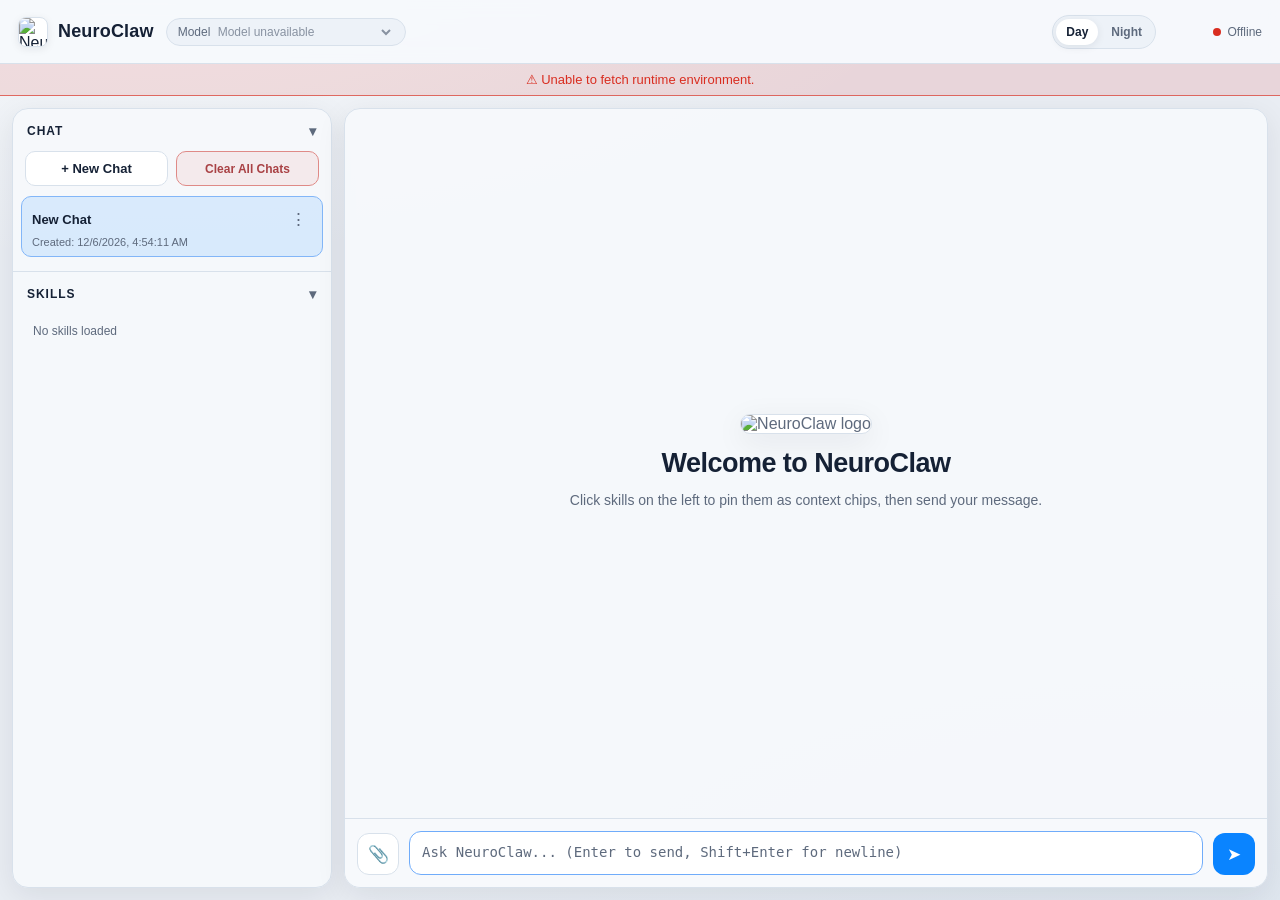
==== core/web/static/index.html @ 4e3e7b35 "add CLI batch benchmark runs, benchmark metrics/scoring tools" ====
<!DOCTYPE html>
<html lang="en" data-theme="light">
<head>
  <meta charset="UTF-8">
  <meta name="viewport" content="width=device-width, initial-scale=1.0">
  <title>NeuroClaw</title>
  <script src="https://cdn.jsdelivr.net/npm/marked@9/marked.min.js"></script>
  <link rel="stylesheet" href="https://cdnjs.cloudflare.com/ajax/libs/highlight.js/11.9.0/styles/github.min.css">
  <script src="https://cdnjs.cloudflare.com/ajax/libs/highlight.js/11.9.0/highlight.min.js"></script>
  <style>
    *, *::before, *::after { box-sizing: border-box; margin: 0; padding: 0; }

    :root {
      --radius-lg: 16px;
      --radius-md: 12px;
      --header-h: 64px;
      --sidebar-w: 320px;
      --shadow-soft: 0 8px 30px rgba(15, 23, 42, 0.08);
      --shadow-card: 0 2px 8px rgba(15, 23, 42, 0.08);
      --ease: 180ms cubic-bezier(0.2, 0.8, 0.2, 1);
    }

    html[data-theme="light"] {
      --bg: #e9edf3;
      --bg-grad-a: #f8fafc;
      --bg-grad-b: #dde5ee;
      --surface: #f7f9fc;
      --surface-elev: #ffffff;
      --surface-soft: #edf2f8;
      --border: #d8e1eb;
      --accent: #0a84ff;
      --text: #152135;
      --text-muted: #5e6a7d;
      --danger: #d92d20;
      --ok: #23a55a;
      --user-bg: #0a84ff;
      --user-text: #ffffff;
    }

    html[data-theme="dark"] {
      --bg: #0e141c;
      --bg-grad-a: #161d27;
      --bg-grad-b: #0d1218;
      --surface: #171f2a;
      --surface-elev: #1d2734;
      --surface-soft: #243243;
      --border: #2b3a4b;
      --accent: #58a6ff;
      --text: #d7e0ea;
      --text-muted: #8da0b4;
      --danger: #f85149;
      --ok: #3fb950;
      --user-bg: #2f81f7;
      --user-text: #ffffff;
      --shadow-soft: 0 10px 34px rgba(0, 0, 0, 0.45);
      --shadow-card: 0 2px 10px rgba(0, 0, 0, 0.35);
    }

    html, body {
      height: 100%;
      font-family: "SF Pro Text", "SF Pro Display", "Helvetica Neue", "Segoe UI", sans-serif;
      background:
        radial-gradient(1200px 500px at 10% -10%, var(--bg-grad-a), transparent 70%),
        radial-gradient(1200px 500px at 95% 105%, var(--bg-grad-b), transparent 72%),
        var(--bg);
      color: var(--text);
      overflow: hidden;
    }

    #app { height: 100vh; display: flex; flex-direction: column; }

    header {
      height: var(--header-h);
      display: flex;
      align-items: center;
      gap: 12px;
      padding: 0 18px;
      border-bottom: 1px solid var(--border);
      background: color-mix(in oklab, var(--surface), transparent 8%);
      backdrop-filter: saturate(140%) blur(10px);
      flex-shrink: 0;
      z-index: 10;
    }

    .brand { display: flex; align-items: center; gap: 10px; min-width: 0; }
    .brand-logo {
      width: 30px;
      height: 30px;
      border-radius: 8px;
      object-fit: cover;
      box-shadow: var(--shadow-card);
      background: var(--surface-elev);
      border: 1px solid var(--border);
    }
    .brand-name { font-size: 18px; font-weight: 650; letter-spacing: .01em; white-space: nowrap; }

    .model-badge {
      font-size: 12px;
      color: var(--text-muted);
      background: var(--surface-soft);
      border: 1px solid var(--border);
      border-radius: 999px;
      padding: 5px 11px;
    }
    .model-select {
      border: none;
      background: transparent;
      color: inherit;
      font: inherit;
      outline: none;
      min-width: 180px;
      cursor: pointer;
    }

    .spacer { flex: 1; }

    .theme-switch {
      display: inline-flex;
      border-radius: 999px;
      background: var(--surface-soft);
      border: 1px solid var(--border);
      padding: 3px;
      gap: 3px;
    }
    .theme-btn {
      border: none;
      background: transparent;
      color: var(--text-muted);
      padding: 6px 10px;
      border-radius: 999px;
      font-size: 12px;
      font-weight: 600;
      cursor: pointer;
      transition: all var(--ease);
    }
    .theme-btn.active { background: var(--surface-elev); color: var(--text); box-shadow: var(--shadow-card); }

    .status { display: flex; align-items: center; gap: 7px; color: var(--text-muted); font-size: 12px; min-width: 94px; justify-content: flex-end; }
    .status-dot { width: 8px; height: 8px; border-radius: 50%; background: var(--text-muted); }
    .status-dot.connected { background: var(--ok); }
    .status-dot.error { background: var(--danger); }

    #error-banner {
      display: none;
      background: color-mix(in oklab, var(--danger), transparent 88%);
      border-bottom: 1px solid color-mix(in oklab, var(--danger), transparent 35%);
      color: var(--danger);
      font-size: 13px;
      padding: 8px 16px;
      text-align: center;
      flex-shrink: 0;
    }

    .main { flex: 1; min-height: 0; display: flex; gap: 12px; padding: 12px; }

    .sidebar {
      width: var(--sidebar-w);
      background: color-mix(in oklab, var(--surface), transparent 7%);
      border: 1px solid var(--border);
      border-radius: var(--radius-lg);
      box-shadow: var(--shadow-soft);
      display: flex;
      flex-direction: column;
      min-height: 0;
      overflow: hidden;
    }

    .nav-section { border-bottom: 1px solid var(--border); min-height: 48px; display: flex; flex-direction: column; min-height: 0; }
    #chat-section { flex: 0 0 auto; }
    #skills-section { flex: 1 1 auto; }
    .nav-section:last-child { border-bottom: none; }

    .nav-toggle {
      width: 100%;
      border: none;
      background: transparent;
      color: var(--text);
      display: flex;
      align-items: center;
      justify-content: space-between;
      padding: 14px 14px 12px;
      cursor: pointer;
      font-size: 12px;
      font-weight: 700;
      letter-spacing: .08em;
      text-transform: uppercase;
    }
    .nav-toggle:hover { background: var(--surface-soft); }
    .nav-toggle .caret { color: var(--text-muted); transition: transform var(--ease); font-size: 14px; }
    .nav-section.collapsed .caret { transform: rotate(-90deg); }

    .section-body { max-height: 50vh; overflow: hidden; transition: max-height var(--ease); }
    #skills-section .section-body { max-height: none; flex: 1; min-height: 0; display: flex; flex-direction: column; }
    .nav-section.collapsed .section-body { max-height: 0; }
    #skills-section.collapsed .section-body { max-height: 0; flex: 0 0 auto; }

    .chat-actions {
      padding: 0 12px 10px;
      display: flex;
      flex-direction: row;
      gap: 8px;
    }
    .new-chat-btn {
      width: auto;
      flex: 1 1 0;
      border: 1px solid var(--border);
      background: var(--surface-elev);
      color: var(--text);
      border-radius: 10px;
      padding: 9px 10px;
      font-size: 13px;
      font-weight: 600;
      cursor: pointer;
      transition: all var(--ease);
    }
    .new-chat-btn:hover { border-color: color-mix(in oklab, var(--accent), var(--border) 65%); transform: translateY(-1px); }
    .clear-chat-btn {
      width: auto;
      flex: 1 1 0;
      border: 1px solid color-mix(in oklab, #d64545, var(--border) 40%);
      background: color-mix(in oklab, #d64545, transparent 92%);
      color: color-mix(in oklab, #d64545, var(--text) 22%);
      border-radius: 10px;
      padding: 9px 10px;
      font-size: 12px;
      font-weight: 600;
      cursor: pointer;
      transition: all var(--ease);
    }
    .clear-chat-btn:hover { border-color: color-mix(in oklab, #d64545, var(--border) 20%); transform: translateY(-1px); }

    .chat-list, .skill-list {
      list-style: none;
      margin: 0;
      padding: 0 8px 10px;
      max-height: calc(50vh - 48px);
      overflow-y: auto;
    }
    .skill-list { flex: 1; max-height: none; min-height: 0; }

    .chat-item, .skill-item {
      width: 100%;
      border: 1px solid transparent;
      background: transparent;
      border-radius: 10px;
      margin-bottom: 4px;
      padding: 8px 10px;
      cursor: pointer;
      text-align: left;
      transition: all var(--ease);
      color: var(--text);
    }
    .chat-item:hover, .skill-item:hover { background: var(--surface-soft); border-color: var(--border); }
    .chat-item.active { background: color-mix(in oklab, var(--accent), transparent 88%); border-color: color-mix(in oklab, var(--accent), var(--border) 50%); }
    .skill-item.active { background: color-mix(in oklab, var(--accent), transparent 90%); border-color: color-mix(in oklab, var(--accent), var(--border) 58%); }

    .chat-row { display: flex; align-items: center; gap: 8px; }
    .chat-title { flex: 1; min-width: 0; font-size: 13px; font-weight: 600; white-space: nowrap; overflow: hidden; text-overflow: ellipsis; }
    .chat-meta { margin-top: 3px; font-size: 11px; color: var(--text-muted); white-space: nowrap; overflow: hidden; text-overflow: ellipsis; }

    .rename-btn {
      border: none;
      background: transparent;
      color: var(--text-muted);
      font-size: 13px;
      cursor: pointer;
      width: 24px;
      height: 24px;
      border-radius: 8px;
      flex-shrink: 0;
      transition: all var(--ease);
    }
    .rename-btn:hover { background: var(--surface-elev); color: var(--text); }

    .chat-menu-wrap {
      position: relative;
      flex-shrink: 0;
    }

    .chat-menu-btn {
      border: none;
      background: transparent;
      color: var(--text-muted);
      font-size: 17px;
      cursor: pointer;
      width: 28px;
      height: 28px;
      border-radius: 999px;
      transition: all var(--ease);
    }
    .chat-menu-btn:hover { background: var(--surface-elev); color: var(--text); }

    .chat-menu {
      position: fixed;
      z-index: 9999;
      min-width: 128px;
      border-radius: 10px;
      border: 1px solid var(--border);
      background: var(--surface-elev);
      box-shadow: var(--shadow-card);
      padding: 4px;
      display: none;
    }

    .chat-menu.open { display: block; }

    .chat-menu-item {
      width: 100%;
      border: none;
      border-radius: 8px;
      padding: 7px 9px;
      text-align: left;
      font-size: 12px;
      color: var(--text);
      background: transparent;
      cursor: pointer;
    }
    .chat-menu-item:hover { background: var(--surface-soft); }

    .skill-row {
      display: flex;
      align-items: center;
      justify-content: space-between;
      gap: 8px;
      width: 100%;
    }
    .skill-name {
      flex: 1;
      min-width: 0;
      font-size: 13px;
      font-weight: 600;
      white-space: nowrap;
      overflow: hidden;
      text-overflow: ellipsis;
    }
    .skill-info-btn {
      border: none;
      background: var(--surface-elev);
      border: 1px solid var(--border);
      color: var(--text-muted);
      width: 22px;
      height: 22px;
      border-radius: 999px;
      font-size: 12px;
      font-weight: 700;
      line-height: 1;
      cursor: pointer;
      flex-shrink: 0;
      transition: all var(--ease);
    }
    .skill-info-btn:hover {
      color: var(--text);
      border-color: color-mix(in oklab, var(--accent), var(--border) 55%);
    }

    .skill-info-overlay {
      position: fixed;
      inset: 0;
      background: rgba(6, 12, 20, 0.32);
      display: none;
      align-items: center;
      justify-content: center;
      z-index: 10000;
      padding: 16px;
    }
    .skill-info-overlay.open { display: flex; }

    .skill-info-card {
      width: min(420px, 92vw);
      border: 1px solid var(--border);
      border-radius: 14px;
      background: var(--surface-elev);
      box-shadow: var(--shadow-soft);
      overflow: hidden;
    }
    .skill-info-head {
      display: flex;
      align-items: center;
      justify-content: space-between;
      gap: 8px;
      padding: 12px 14px;
      border-bottom: 1px solid var(--border);
      background: color-mix(in oklab, var(--surface-soft), var(--surface-elev) 38%);
    }
    .skill-info-title {
      font-size: 15px;
      font-weight: 700;
      min-width: 0;
      white-space: nowrap;
      overflow: hidden;
      text-overflow: ellipsis;
    }
    .skill-info-close {
      border: none;
      background: transparent;
      color: var(--text-muted);
      width: 28px;
      height: 28px;
      border-radius: 8px;
      cursor: pointer;
      font-size: 18px;
      line-height: 1;
    }
    .skill-info-close:hover { background: var(--surface-soft); color: var(--text); }
    .skill-info-body {
      padding: 14px;
      font-size: 13px;
      line-height: 1.7;
      color: var(--text);
    }
    .skill-info-caption {
      margin-top: 8px;
      color: var(--text-muted);
      font-size: 12px;
    }

    .avatar-picker-grid {
      display: grid;
      grid-template-columns: repeat(4, minmax(0, 1fr));
      gap: 10px;
      padding: 14px;
    }
    .avatar-option {
      border: 1px solid var(--border);
      border-radius: 12px;
      padding: 8px 6px;
      background: var(--surface-elev);
      cursor: pointer;
      text-align: center;
      transition: all var(--ease);
    }
    .avatar-option:hover { border-color: color-mix(in oklab, var(--accent), var(--border) 60%); }
    .avatar-option.active {
      border-color: var(--accent);
      background: color-mix(in oklab, var(--accent), transparent 92%);
    }
    .avatar-option img {
      width: 38px;
      height: 38px;
      border-radius: 999px;
      object-fit: cover;
      display: block;
      margin: 0 auto 6px;
      border: 1px solid var(--border);
      background: var(--surface);
    }
    .avatar-option-name {
      font-size: 11px;
      color: var(--text-muted);
      white-space: nowrap;
      overflow: hidden;
      text-overflow: ellipsis;
    }

    .chat-panel {
      flex: 1;
      min-width: 0;
      display: flex;
      flex-direction: column;
      border: 1px solid var(--border);
      border-radius: var(--radius-lg);
      background: color-mix(in oklab, var(--surface), transparent 7%);
      box-shadow: var(--shadow-soft);
      overflow: hidden;
    }

    #messages { flex: 1; min-height: 0; overflow-y: auto; padding: 22px; display: flex; flex-direction: column; gap: 14px; }

    #welcome { margin: auto; text-align: center; max-width: 520px; padding: 20px; color: var(--text-muted); }
    .welcome-logo {
      width: 82px;
      height: 82px;
      border-radius: 20px;
      margin-bottom: 14px;
      box-shadow: var(--shadow-soft);
      border: 1px solid var(--border);
      object-fit: cover;
      background: var(--surface-elev);
    }
    #welcome h2 { color: var(--text); font-size: 27px; letter-spacing: -0.02em; margin-bottom: 10px; }
    #welcome p { line-height: 1.7; font-size: 14px; }

    .msg { display: flex; gap: 10px; align-items: flex-end; animation: riseIn 220ms ease-out; }
    .msg.user { flex-direction: row-reverse; }
    @keyframes riseIn { from { opacity: 0; transform: translateY(6px); } to { opacity: 1; transform: translateY(0); } }

    .avatar-col {
      display: flex;
      flex-direction: column;
      align-items: center;
      gap: 4px;
      flex-shrink: 0;
      min-width: 34px;
    }

    .avatar {
      width: 30px;
      height: 30px;
      border-radius: 50%;
      display: flex;
      align-items: center;
      justify-content: center;
      font-size: 13px;
      font-weight: 700;
      border: 1px solid var(--border);
      background: var(--surface-elev);
      color: var(--text-muted);
      flex-shrink: 0;
      overflow: hidden;
    }
    .avatar img { width: 100%; height: 100%; object-fit: cover; display: block; }
    .msg.user .avatar { border-color: color-mix(in oklab, var(--accent), var(--border) 60%); color: var(--accent); }

    .msg-time {
      font-size: 10px;
      color: var(--text-muted);
      line-height: 1;
      white-space: nowrap;
      opacity: .9;
    }

    .avatar-btn {
      border: 1px solid color-mix(in oklab, var(--accent), var(--border) 60%);
      background: var(--surface-elev);
      cursor: pointer;
      transition: transform var(--ease), border-color var(--ease);
      padding: 0;
    }
    .avatar-btn:hover {
      transform: translateY(-1px);
      border-color: var(--accent);
    }

    .msg-main {
      max-width: min(760px, calc(100% - 84px));
      display: flex;
      flex-direction: column;
      min-width: 0;
    }
    .msg.user .msg-main { align-items: flex-end; }
    .msg.assistant .msg-main { align-items: flex-start; }

    .bubble {
      max-width: 100%;
      width: fit-content;
      border-radius: 14px;
      border: 1px solid var(--border);
      background: var(--surface-elev);
      padding: 11px 14px;
      font-size: 14px;
      line-height: 1.62;
      overflow-x: auto;
      word-break: break-word;
      position: relative;
    }
    .msg.user .bubble { background: var(--user-bg); color: var(--user-text); border-color: transparent; border-bottom-right-radius: 7px; }
    .msg.assistant .bubble { border-bottom-left-radius: 7px; }

    .msg-actions {
      position: static;
      display: inline-flex;
      gap: 6px;
      margin-top: 8px;
      flex-wrap: wrap;
      min-height: 30px;
      opacity: 0;
      visibility: hidden;
      pointer-events: none;
      transition: opacity var(--ease);
    }
    .msg.user .msg-actions { justify-content: flex-end; align-self: flex-end; }
    .msg.assistant .msg-actions { justify-content: flex-start; align-self: flex-start; }
    .msg:hover .msg-actions,
    .msg.editing .msg-actions {
      opacity: 1;
      visibility: visible;
      pointer-events: auto;
    }

    .msg-action-btn {
      border: 1px solid var(--border);
      background: var(--surface-elev);
      color: var(--text-muted);
      border-radius: 8px;
      width: 32px;
      height: 28px;
      padding: 0;
      display: inline-flex;
      align-items: center;
      justify-content: center;
      cursor: pointer;
      position: relative;
    }
    .msg-action-btn:hover { color: var(--text); border-color: color-mix(in oklab, var(--accent), var(--border) 55%); }
    .msg-action-btn svg {
      width: 16px;
      height: 16px;
      stroke: currentColor;
      fill: none;
      stroke-width: 1.9;
      stroke-linecap: round;
      stroke-linejoin: round;
      display: block;
    }
    .msg-action-btn::after {
      content: attr(data-tip);
      position: absolute;
      left: 50%;
      bottom: calc(100% + 6px);
      transform: translateX(-50%);
      font-size: 11px;
      line-height: 1;
      color: #fff;
      background: rgba(20, 24, 32, 0.95);
      border-radius: 6px;
      padding: 4px 6px;
      white-space: nowrap;
      opacity: 0;
      pointer-events: none;
      transition: opacity var(--ease);
    }
    .msg-action-btn:hover::after { opacity: 1; }

    .msg.user .msg-action-btn {
      background: color-mix(in oklab, #ffffff, transparent 12%);
      color: #1f3b62;
      border-color: color-mix(in oklab, #ffffff, transparent 35%);
    }

    .edit-textarea {
      width: 100%;
      min-height: 96px;
      border-radius: 10px;
      border: 1px solid var(--border);
      background: var(--surface-elev);
      color: var(--text);
      padding: 10px 12px 34px;
      font-size: 14px;
      line-height: 1.45;
      resize: vertical;
      outline: none;
    }

    .msg.user .edit-textarea {
      background: #ffffff;
      color: #18253a;
      border-color: color-mix(in oklab, #ffffff, transparent 40%);
    }

    .bubble p { margin: 6px 0; }
    .bubble p:first-child { margin-top: 0; }
    .bubble p:last-child { margin-bottom: 0; }
    .bubble ul, .bubble ol { padding-left: 20px; margin: 8px 0; }
    .bubble li { margin: 2px 0; }
    .bubble h1, .bubble h2, .bubble h3 { margin: 9px 0 4px; }
    .bubble pre {
      margin: 8px 0;
      border: 1px solid var(--border);
      border-radius: 10px;
      padding: 12px;
      position: relative;
      background: color-mix(in oklab, var(--surface-soft), var(--surface-elev) 30%);
    }
    .bubble code {
      font-family: "SFMono-Regular", Menlo, Monaco, Consolas, "Liberation Mono", monospace;
      font-size: 12.5px;
    }
    .bubble :not(pre) > code { border-radius: 6px; border: 1px solid var(--border); background: var(--surface-soft); padding: 1px 5px; }

    .copy-btn {
      position: absolute;
      top: 8px;
      right: 8px;
      border: 1px solid var(--border);
      background: var(--surface-elev);
      color: var(--text-muted);
      border-radius: 8px;
      font-size: 11px;
      padding: 4px 7px;
      cursor: pointer;
      opacity: 0;
      transition: all var(--ease);
    }
    pre:hover .copy-btn { opacity: 1; }

    .typing-indicator { display: flex; gap: 4px; }
    .typing-dot {
      width: 7px;
      height: 7px;
      border-radius: 50%;
      background: var(--text-muted);
      animation: dotPulse 1.2s infinite;
    }
    .typing-dot:nth-child(2) { animation-delay: .2s; }
    .typing-dot:nth-child(3) { animation-delay: .4s; }
    @keyframes dotPulse { 0%, 70%, 100% { transform: translateY(0); opacity: .5; } 35% { transform: translateY(-4px); opacity: 1; } }

    .exec-live {
      display: flex;
      flex-direction: column;
      gap: 2px;
    }
    .exec-live-title {
      font-size: 13px;
      color: var(--text);
      white-space: pre-wrap;
      word-break: break-word;
      line-height: 1.4;
    }
    .exec-live-time {
      font-size: 11px;
      color: var(--text-muted);
      font-variant-numeric: tabular-nums;
    }

    .input-area {
      border-top: 1px solid var(--border);
      background: var(--surface);
      padding: 12px;
      display: flex;
      flex-direction: column;
      gap: 8px;
      flex-shrink: 0;
    }

    .attach-list { display: flex; flex-wrap: wrap; gap: 6px; min-height: 0; }
    .attach-list:empty { display: none; }

    .attach-chip {
      display: inline-flex;
      align-items: center;
      gap: 7px;
      border: 1px solid var(--border);
      border-radius: 999px;
      padding: 5px 8px;
      background: var(--surface-elev);
      font-size: 12px;
      color: var(--text);
      max-width: 300px;
    }
    .skill-chip { background: color-mix(in oklab, var(--accent), transparent 90%); border-color: color-mix(in oklab, var(--accent), var(--border) 56%); }
    .attach-name { white-space: nowrap; overflow: hidden; text-overflow: ellipsis; }

    .attach-remove {
      border: none;
      background: transparent;
      color: var(--text-muted);
      cursor: pointer;
      border-radius: 6px;
      width: 20px;
      height: 20px;
      font-size: 14px;
      line-height: 1;
    }
    .attach-remove:hover { background: var(--surface-soft); color: var(--text); }

    .input-row { display: flex; align-items: flex-end; gap: 10px; }

    .upload-btn {
      width: 42px;
      height: 42px;
      border-radius: 12px;
      border: 1px solid var(--border);
      background: var(--surface-elev);
      color: var(--text-muted);
      cursor: pointer;
      font-size: 17px;
      flex-shrink: 0;
      transition: all var(--ease);
    }
    .upload-btn:hover { color: var(--text); border-color: color-mix(in oklab, var(--accent), var(--border) 60%); transform: translateY(-1px); }

    #msg-input {
      flex: 1;
      min-height: 44px;
      max-height: 180px;
      border-radius: 12px;
      border: 1px solid var(--border);
      background: var(--surface-elev);
      padding: 10px 12px;
      color: var(--text);
      font-size: 14px;
      line-height: 1.45;
      resize: none;
      outline: none;
      transition: border-color var(--ease);
    }
    #msg-input:focus { border-color: color-mix(in oklab, var(--accent), var(--border) 40%); }
    #msg-input::placeholder { color: var(--text-muted); }

    #send-btn {
      width: 42px;
      height: 42px;
      border: none;
      border-radius: 12px;
      cursor: pointer;
      background: var(--accent);
      color: #fff;
      font-size: 17px;
      transition: transform var(--ease), opacity var(--ease);
      flex-shrink: 0;
    }
    #send-btn:disabled { opacity: .45; cursor: not-allowed; }
    #send-btn:not(:disabled):hover { transform: translateY(-1px); }

    .empty-hint { font-size: 12px; color: var(--text-muted); padding: 10px 12px 14px; }

    @media (max-width: 1024px) {
      :root { --sidebar-w: 280px; }
      .main { gap: 10px; padding: 10px; }
    }

    @media (max-width: 780px) {
      .main { flex-direction: column; }
      .sidebar { width: 100%; max-height: 42vh; }
      .chat-panel { min-height: 50vh; }
    }

    ::-webkit-scrollbar { width: 7px; height: 7px; }
    ::-webkit-scrollbar-thumb { background: color-mix(in oklab, var(--text-muted), transparent 35%); border-radius: 999px; }
  </style>
</head>
<body>
<div id="app">
  <header>
    <div class="brand">
      <img class="brand-logo" src="/materials/logo.png" alt="NeuroClaw logo">
      <div class="brand-name">NeuroClaw</div>
    </div>
    <div class="model-badge">
      <span id="model-label">Model</span>
      <select id="model-select" class="model-select" aria-label="Select model">
        <option value="">Loading model...</option>
      </select>
    </div>
    <div class="spacer"></div>
    <div class="theme-switch" role="tablist" aria-label="Theme switcher">
      <button class="theme-btn" data-theme="light" type="button">Day</button>
      <button class="theme-btn" data-theme="dark" type="button">Night</button>
    </div>
    <div class="status">
      <div class="status-dot" id="status-dot"></div>
      <span id="status-text">Ready</span>
    </div>
  </header>

  <div id="error-banner"></div>

  <div class="main">
    <aside class="sidebar">
      <section class="nav-section" id="chat-section">
        <button class="nav-toggle" data-target="chat" type="button">
          <span>Chat</span><span class="caret">▾</span>
        </button>
        <div class="section-body">
          <div class="chat-actions">
            <button class="new-chat-btn" id="new-chat-btn" type="button">+ New Chat</button>
            <button class="clear-chat-btn" id="clear-chat-btn" type="button">Clear All Chats</button>
          </div>
          <ul class="chat-list" id="chat-list"></ul>
          <div class="empty-hint" id="chat-empty-hint" style="display:none;">No sessions yet, creating one automatically...</div>
        </div>
      </section>

      <section class="nav-section" id="skills-section">
        <button class="nav-toggle" data-target="skills" type="button">
          <span>Skills</span><span class="caret">▾</span>
        </button>
        <div class="section-body">
          <ul class="skill-list" id="skill-list"><li class="empty-hint">Loading skills...</li></ul>
        </div>
      </section>
    </aside>

    <div class="chat-panel">
      <div id="messages">
        <div id="welcome">
          <img class="welcome-logo" src="/materials/logo.png" alt="NeuroClaw logo">
          <h2>Welcome to NeuroClaw</h2>
          <p>Click skills on the left to pin them as context chips, then send your message.</p>
        </div>
      </div>

      <div class="input-area">
        <div class="attach-list" id="attach-list"></div>
        <div class="input-row">
          <input id="file-input" type="file" accept=".txt,.md,.markdown,.json,.yaml,.yml,.csv,.tsv,.py,.js,.ts,.tsx,.jsx,.sh,.bash,.zsh,.sql,.html,.css,.xml,.log,.rst,.ini,.toml,.cfg,.pdf,.docx,.xlsx,.pptx" multiple hidden>
          <button id="upload-btn" class="upload-btn" title="Upload supported files" type="button">📎</button>
          <textarea id="msg-input" rows="1" placeholder="Ask NeuroClaw... (Enter to send, Shift+Enter for newline)"></textarea>
          <button id="send-btn" title="Send" type="button">➤</button>
        </div>
      </div>
    </div>
  </div>
</div>

<div class="skill-info-overlay" id="skill-info-overlay" aria-hidden="true">
  <div class="skill-info-card" role="dialog" aria-modal="true" aria-labelledby="skill-info-title">
    <div class="skill-info-head">
      <div class="skill-info-title" id="skill-info-title">Skill</div>
      <button class="skill-info-close" id="skill-info-close" type="button" aria-label="Close">×</button>
    </div>
    <div class="skill-info-body" id="skill-info-body"></div>
  </div>
</div>

<div class="skill-info-overlay" id="avatar-picker-overlay" aria-hidden="true">
  <div class="skill-info-card" role="dialog" aria-modal="true" aria-labelledby="avatar-picker-title">
    <div class="skill-info-head">
      <div class="skill-info-title" id="avatar-picker-title">选择用户头像 / Choose User Avatar</div>
      <button class="skill-info-close" id="avatar-picker-close" type="button" aria-label="Close">×</button>
    </div>
    <div class="avatar-picker-grid" id="avatar-picker-grid"></div>
  </div>
</div>

<script>
  function escapeHtml(str) {
    return String(str).replace(/&/g, '&amp;').replace(/</g, '&lt;').replace(/>/g, '&gt;');
  }

  function fallbackMarkdown(text) {
    let html = escapeHtml(String(text || ''));
    html = html.replace(/```([\w]*)\n([\s\S]*?)```/g, (_m, lang, code) => `<pre><code class="hljs ${escapeHtml(lang)}">${escapeHtml(code.trim())}</code></pre>`);
    html = html.replace(/`([^`]+)`/g, '<code>$1</code>');
    html = html.replace(/^### (.*?)$/gm, '<h3>$1</h3>');
    html = html.replace(/^## (.*?)$/gm, '<h2>$1</h2>');
    html = html.replace(/^# (.*?)$/gm, '<h1>$1</h1>');
    html = html.replace(/\*\*(.*?)\*\*/g, '<strong>$1</strong>');
    html = html.replace(/\*(.*?)\*/g, '<em>$1</em>');
    html = html.replace(/\[(.*?)\]\((.*?)\)/g, '<a href="$2" target="_blank" rel="noopener noreferrer">$1</a>');
    return html.replace(/\n/g, '<br>');
  }

  if (typeof window.marked !== 'undefined' && window.marked.setOptions) {
    try {
      window.marked.setOptions({
        breaks: true,
        gfm: true,
        highlight: function(code, lang) {
          if (typeof window.hljs !== 'undefined' && window.hljs.highlight) {
            try {
              if (lang && window.hljs.getLanguage && window.hljs.getLanguage(lang)) {
                return window.hljs.highlight(code, { language: lang, ignoreIllegals: true }).value;
              }
              return window.hljs.highlightAuto(code).value;
            } catch (_e) {
              return escapeHtml(code);
            }
          }
          return escapeHtml(code);
        },
      });
    } catch (_e) {}
  }

  if (typeof window.marked === 'undefined') {
    window.marked = { parse: fallbackMarkdown, setOptions: function() {} };
  }
  if (typeof window.hljs === 'undefined') {
    window.hljs = {
      getLanguage: function() { return false; },
      highlight: function(code) { return { value: escapeHtml(code) }; },
      highlightAuto: function(code) { return { value: escapeHtml(code) }; },
      highlightAll: function() {},
    };
  }

  const messagesEl = document.getElementById('messages');
  const welcomeEl = document.getElementById('welcome');
  const inputEl = document.getElementById('msg-input');
  const sendBtn = document.getElementById('send-btn');
  const statusDot = document.getElementById('status-dot');
  const statusText = document.getElementById('status-text');
  const modelLabel = document.getElementById('model-label');
  const modelSelect = document.getElementById('model-select');
  const errorBanner = document.getElementById('error-banner');
  const chatListEl = document.getElementById('chat-list');
  const skillListEl = document.getElementById('skill-list');
  const chatEmptyHintEl = document.getElementById('chat-empty-hint');
  const newChatBtn = document.getElementById('new-chat-btn');
  const clearChatBtn = document.getElementById('clear-chat-btn');
  const fileInputEl = document.getElementById('file-input');
  const uploadBtnEl = document.getElementById('upload-btn');
  const attachListEl = document.getElementById('attach-list');
  const skillInfoOverlayEl = document.getElementById('skill-info-overlay');
  const skillInfoTitleEl = document.getElementById('skill-info-title');
  const skillInfoBodyEl = document.getElementById('skill-info-body');
  const skillInfoCloseEl = document.getElementById('skill-info-close');
  const avatarPickerOverlayEl = document.getElementById('avatar-picker-overlay');
  const avatarPickerCloseEl = document.getElementById('avatar-picker-close');
  const avatarPickerGridEl = document.getElementById('avatar-picker-grid');

  const SESSION_KEY = 'neuroclaw.web.sessions.v1';
  const PREF_KEY = 'neuroclaw.web.prefs.v1';
  const MAX_ATTACHMENT_FILE_BYTES = 15 * 1024 * 1024;
  const MAX_EMBED_CHARS = 12000;
  const SUPPORTED_ATTACHMENT_EXTENSIONS = [
    '.txt', '.md', '.markdown', '.json', '.yaml', '.yml', '.csv', '.tsv',
    '.py', '.js', '.ts', '.tsx', '.jsx', '.sh', '.bash', '.zsh', '.sql',
    '.html', '.css', '.xml', '.log', '.rst', '.ini', '.toml', '.cfg',
    '.pdf', '.docx', '.xlsx', '.pptx',
  ];
  const SHELL_STATUS_POLL_MS = 1000;

  const state = {
    sessions: [],
    skills: [],
    activeSessionId: null,
    waiting: false,
    pendingFiles: [],
    selectedSkills: [],
    skillSummaryCache: {},
    editingMessageId: null,
    openSessionMenuId: null,
    menuPosition: null,
    userAvatarId: 'brainy',
    expanded: { chat: true, skills: true },
    theme: 'light',
    execution: {
      active: false,
      text: '',
      startedAt: 0,
      sessionId: null,
      poller: null,
    },
    requestController: null,
    availableModels: [],
  };

  const ASSISTANT_AVATAR_SRC = '/materials/logo.png';
  const USER_AVATAR_OPTIONS = [
    { id: 'brainy', name: 'Brainy', emoji: '🧠', bg: '#d9ecff' },
    { id: 'cat', name: 'Cat', emoji: '🐱', bg: '#ffe7c4' },
    { id: 'fox', name: 'Fox', emoji: '🦊', bg: '#ffe0d2' },
    { id: 'robot', name: 'Robot', emoji: '🤖', bg: '#d6f3ee' },
    { id: 'panda', name: 'Panda', emoji: '🐼', bg: '#f0f1f5' },
    { id: 'otter', name: 'Otter', emoji: '🦦', bg: '#efe2d4' },
    { id: 'owl', name: 'Owl', emoji: '🦉', bg: '#e8e3ff' },
    { id: 'frog', name: 'Frog', emoji: '🐸', bg: '#dcf6d7' },
  ];

  function makeAvatarDataUri(emoji, bg) {
    const svg = `<svg xmlns="http://www.w3.org/2000/svg" width="72" height="72" viewBox="0 0 72 72"><circle cx="36" cy="36" r="35" fill="${bg}"/><text x="36" y="45" text-anchor="middle" font-size="34">${emoji}</text></svg>`;
    return `data:image/svg+xml;utf8,${encodeURIComponent(svg)}`;
  }

  function getUserAvatarSrcById(id) {
    const item = USER_AVATAR_OPTIONS.find(o => o.id === id) || USER_AVATAR_OPTIONS[0];
    return makeAvatarDataUri(item.emoji, item.bg);
  }

  function nowISO() { return new Date().toISOString(); }

  function newMessageId() {
    return 'msg_' + Date.now() + '_' + Math.random().toString(36).slice(2, 7);
  }

  function showError(message) {
    errorBanner.textContent = '⚠ ' + message;
    errorBanner.style.display = 'block';
    setTimeout(() => { errorBanner.style.display = 'none'; }, 6000);
  }

  function setStatus(kind, text) {
    statusDot.className = 'status-dot ' + kind;
    statusText.textContent = text;
  }

  function renderModelOptions(selectedProvider, selectedModel) {
    const items = Array.isArray(state.availableModels) ? state.availableModels : [];
    modelSelect.innerHTML = '';
    if (!items.length) {
      const option = document.createElement('option');
      option.value = '';
      option.textContent = 'Model unavailable';
      modelSelect.appendChild(option);
      modelSelect.disabled = true;
      return;
    }

    items.forEach(item => {
      const option = document.createElement('option');
      option.value = JSON.stringify({ provider: item.provider, model: item.model });
      option.textContent = item.label || `${item.provider} / ${item.model}`;
      option.selected = item.provider === selectedProvider && item.model === selectedModel;
      modelSelect.appendChild(option);
    });
    modelSelect.disabled = false;
  }

  async function switchModel(provider, model) {
    const resp = await fetch('/api/env/model', {
      method: 'POST',
      headers: { 'Content-Type': 'application/json' },
      body: JSON.stringify({ provider, model }),
    });
    const data = await resp.json();
    if (!resp.ok) {
      throw new Error(data.message || 'Unable to switch model');
    }
    state.availableModels = Array.isArray(data.available_models) ? data.available_models : state.availableModels;
    renderModelOptions(data.provider, data.model);
    setStatus('connected', `Ready · ${data.provider} / ${data.model}`);
  }

  function setSendButtonMode(mode) {
    const busy = mode === 'stop';
    sendBtn.textContent = busy ? '⏹' : '➤';
    sendBtn.title = busy ? 'Stop' : 'Send';
    sendBtn.setAttribute('aria-label', busy ? 'Stop request' : 'Send message');
    sendBtn.classList.toggle('stop-mode', busy);
  }

  function formatDuration(ms) {
    const totalSeconds = Math.max(0, Math.floor(ms / 1000));
    const minutes = Math.floor(totalSeconds / 60);
    const seconds = totalSeconds % 60;
    return `${String(minutes).padStart(2, '0')}:${String(seconds).padStart(2, '0')}`;
  }

  function applyShellStatus(status) {
    const wasActive = state.execution.active;

    if (!status || !status.active) {
      state.execution.active = false;
      state.execution.text = '';
      state.execution.startedAt = 0;
      state.execution.sessionId = null;
      syncExecutionIndicatorVisibility();
      return;
    }

    const newCommand = String(status.command || '').trim();
    if (newCommand) state.execution.text = newCommand;

    if (!wasActive) {
      state.execution.sessionId = state.activeSessionId || null;
    }

    state.execution.active = true;
    state.execution.startedAt = Number(status.started_at || Date.now());
    syncExecutionIndicatorVisibility();
  }

  async function refreshShellStatus() {
    try {
      const resp = await fetch('/api/shell/status');
      const data = await resp.json();
      applyShellStatus(data);
    } catch (_e) {
      applyShellStatus(null);
    }
  }

  function startShellStatusPolling() {
    refreshShellStatus();
    if (state.execution.poller) clearInterval(state.execution.poller);
    state.execution.poller = setInterval(refreshShellStatus, SHELL_STATUS_POLL_MS);
  }

  function saveSessions() {
    localStorage.setItem(SESSION_KEY, JSON.stringify({ sessions: state.sessions, activeSessionId: state.activeSessionId }));
  }

  function savePrefs() {
    localStorage.setItem(PREF_KEY, JSON.stringify({ expanded: state.expanded, theme: state.theme, userAvatarId: state.userAvatarId }));
  }

  function loadState() {
    try {
      const raw = localStorage.getItem(SESSION_KEY);
      if (raw) {
        const parsed = JSON.parse(raw);
        state.sessions = Array.isArray(parsed.sessions) ? parsed.sessions : [];
        state.activeSessionId = parsed.activeSessionId || null;
      }
    } catch (_e) {}

    try {
      const raw = localStorage.getItem(PREF_KEY);
      if (raw) {
        const parsed = JSON.parse(raw);
        if (parsed && parsed.expanded) {
          state.expanded.chat = parsed.expanded.chat !== false;
          state.expanded.skills = parsed.expanded.skills !== false;
        }
        if (parsed && (parsed.theme === 'light' || parsed.theme === 'dark')) {
          state.theme = parsed.theme;
        }
        if (parsed && typeof parsed.userAvatarId === 'string') {
          state.userAvatarId = parsed.userAvatarId;
        }
      }
    } catch (_e) {}
  }

  function renderAvatarPicker() {
    avatarPickerGridEl.innerHTML = USER_AVATAR_OPTIONS.map(opt => `
      <button class="avatar-option ${state.userAvatarId === opt.id ? 'active' : ''}" data-avatar-id="${escapeHtml(opt.id)}" type="button" title="${escapeHtml(opt.name)}">
        <img src="${makeAvatarDataUri(opt.emoji, opt.bg)}" alt="${escapeHtml(opt.name)}">
        <div class="avatar-option-name">${escapeHtml(opt.name)}</div>
      </button>
    `).join('');
  }

  function openAvatarPicker() {
    renderAvatarPicker();
    avatarPickerOverlayEl.classList.add('open');
    avatarPickerOverlayEl.setAttribute('aria-hidden', 'false');
  }

  function closeAvatarPicker() {
    avatarPickerOverlayEl.classList.remove('open');
    avatarPickerOverlayEl.setAttribute('aria-hidden', 'true');
  }

  function createSession(title) {
    const id = 'sess_' + Date.now() + '_' + Math.random().toString(36).slice(2, 7);
    const s = { id, title: title || 'New Chat', createdAt: nowISO(), updatedAt: nowISO(), messages: [] };
    state.sessions.unshift(s);
    state.activeSessionId = id;
    saveSessions();
    renderChatList();
    renderActiveSession();
    return s;
  }

  function ensureSession() {
    if (!state.sessions.length) {
      chatEmptyHintEl.style.display = 'block';
      createSession('New Chat');
      chatEmptyHintEl.style.display = 'none';
      return;
    }
    if (!state.sessions.some(s => s.id === state.activeSessionId)) {
      state.activeSessionId = state.sessions[0].id;
      saveSessions();
    }
  }

  function getActiveSession() {
    return state.sessions.find(s => s.id === state.activeSessionId) || null;
  }

  function setActiveSession(sessionId) {
    state.activeSessionId = sessionId;
    state.openSessionMenuId = null;
    state.menuPosition = null;
    saveSessions();
    renderChatList();
    renderActiveSession();
  }

  function renameSession(sessionId) {
    const s = state.sessions.find(x => x.id === sessionId);
    if (!s) return;
    const next = prompt('Rename chat title', s.title || 'New Chat');
    if (next === null) return;
    const val = next.trim();
    if (!val) return;
    s.title = val.slice(0, 64);
    s.updatedAt = nowISO();
    state.sessions.sort((a, b) => (a.updatedAt < b.updatedAt ? 1 : -1));
    saveSessions();
    renderChatList();
  }

  function deleteSession(sessionId) {
    const idx = state.sessions.findIndex(s => s.id === sessionId);
    if (idx < 0) return;
    const session = state.sessions[idx];
    const ok = confirm(`Delete chat \"${session.title}\"? This cannot be undone.`);
    if (!ok) return;

    state.sessions.splice(idx, 1);
    if (!state.sessions.length) {
      createSession('New Chat');
      return;
    }

    if (state.activeSessionId === sessionId) {
      state.activeSessionId = state.sessions[0].id;
    }
    state.openSessionMenuId = null;
    state.menuPosition = null;
    saveSessions();
    renderChatList();
    renderActiveSession();
  }

  function clearAllSessions() {
    if (!state.sessions.length) return;
    const ok = confirm('Clear all chat history? This cannot be undone.');
    if (!ok) return;

    state.sessions = [];
    state.activeSessionId = null;
    state.openSessionMenuId = null;
    state.menuPosition = null;
    state.editingMessageId = null;
    state.selectedSkills = [];
    clearPendingFiles();
    removeTypingIndicator();

    createSession('New Chat');
    renderSkills(state.skills);
    renderPendingFiles();
    inputEl.focus();
  }

  function downloadTextFile(filename, content, mimeType) {
    const blob = new Blob([content], { type: mimeType });
    const url = URL.createObjectURL(blob);
    const a = document.createElement('a');
    a.href = url;
    a.download = filename;
    document.body.appendChild(a);
    a.click();
    a.remove();
    URL.revokeObjectURL(url);
  }

  function safeFilename(name) {
    return String(name || 'chat').replace(/[^a-zA-Z0-9_-]+/g, '_').slice(0, 60) || 'chat';
  }

  function sessionToMarkdown(session) {
    const lines = [
      `# ${session.title}`,
      '',
      `- Exported: ${new Date().toISOString()}`,
      `- Created: ${session.createdAt}`,
      `- Updated: ${session.updatedAt}`,
      '',
      '---',
      '',
    ];

    for (const msg of session.messages) {
      const role = msg.role === 'assistant' ? 'Assistant' : 'User';
      lines.push(`## ${role}`);
      lines.push('');
      lines.push(String(msg.content || ''));
      lines.push('');
    }
    return lines.join('\n');
  }

  function exportSession(sessionId) {
    const session = state.sessions.find(s => s.id === sessionId);
    if (!session) return;

    const fmt = prompt('Export format: json or md', 'json');
    if (fmt === null) return;
    const format = fmt.trim().toLowerCase();
    const base = `${safeFilename(session.title)}_${session.id}`;

    if (format === 'md' || format === 'markdown') {
      downloadTextFile(`${base}.md`, sessionToMarkdown(session), 'text/markdown;charset=utf-8');
      return;
    }

    const payload = {
      id: session.id,
      title: session.title,
      createdAt: session.createdAt,
      updatedAt: session.updatedAt,
      messages: session.messages.map(m => ({ role: m.role, content: m.content })),
    };
    downloadTextFile(`${base}.json`, JSON.stringify(payload, null, 2), 'application/json;charset=utf-8');
  }

  function renderChatList() {
    if (!state.sessions.length) {
      chatListEl.innerHTML = '';
      return;
    }

    function formatCreatedAt(iso) {
      try {
        return new Date(iso).toLocaleString();
      } catch (_e) {
        return String(iso || 'Unknown');
      }
    }

    chatListEl.innerHTML = state.sessions.map(s => {
      const createdLabel = `Created: ${formatCreatedAt(s.createdAt)}`;
      return `
        <li>
          <div class="chat-item ${s.id === state.activeSessionId ? 'active' : ''}" data-session-id="${escapeHtml(s.id)}" role="button" tabindex="0">
            <div class="chat-row">
              <div class="chat-title" title="${escapeHtml(s.title)}">${escapeHtml(s.title)}</div>
              <span class="chat-menu-wrap">
                <button class="chat-menu-btn" data-menu-toggle-id="${escapeHtml(s.id)}" type="button" title="Session menu">⋮</button>
                <span class="chat-menu ${state.openSessionMenuId === s.id ? 'open' : ''}" ${state.openSessionMenuId === s.id && state.menuPosition ? `style="top:${state.menuPosition.top}px;left:${state.menuPosition.left}px;"` : ''}>
                  <button class="chat-menu-item" data-menu-action="export" data-menu-id="${escapeHtml(s.id)}" type="button">Export</button>
                  <button class="chat-menu-item" data-menu-action="rename" data-menu-id="${escapeHtml(s.id)}" type="button">Rename</button>
                  <button class="chat-menu-item" data-menu-action="delete" data-menu-id="${escapeHtml(s.id)}" type="button">Delete</button>
                </span>
              </span>
            </div>
            <div class="chat-meta" title="${escapeHtml(createdLabel)}">${escapeHtml(createdLabel)}</div>
          </div>
        </li>
      `;
    }).join('');
  }

  function renderSkills(skills) {
    state.skills = skills;
    if (!skills.length) {
      skillListEl.innerHTML = '<li class="empty-hint">No skills loaded</li>';
      return;
    }
    skillListEl.innerHTML = skills.map(s => {
      const desc = String(s.description || '');
      const active = state.selectedSkills.includes(s.name);
      return `
        <li>
          <div class="skill-item ${active ? 'active' : ''}" data-skill-name="${escapeHtml(s.name)}" role="button" tabindex="0" title="${escapeHtml(desc)}">
            <div class="skill-row">
              <div class="skill-name">${escapeHtml(s.name)}</div>
              <button class="skill-info-btn" data-skill-info="${escapeHtml(s.name)}" type="button" title="Skill info" aria-label="Skill info">i</button>
            </div>
          </div>
        </li>
      `;
    }).join('');
  }

  function openSkillInfo(skillName) {
    const skill = state.skills.find(s => s.name === skillName) || { name: skillName, description: '' };
    skillInfoTitleEl.textContent = skill.name || 'Skill';
    skillInfoBodyEl.innerHTML = '<div>Loading summary...</div>';
    skillInfoOverlayEl.classList.add('open');
    skillInfoOverlayEl.setAttribute('aria-hidden', 'false');

    requestSkillSummary(skillName).then((summary) => {
      const summaryEn = String(summary.en || '').trim();
      const summaryZh = String(summary.zh || '').trim();
      skillInfoBodyEl.innerHTML = `
        <div><strong>English</strong>: ${escapeHtml(summaryEn)}</div>
        <div style="margin-top:8px;"><strong>中文</strong>：${escapeHtml(summaryZh)}</div>
      `;
    });
  }

  async function requestSkillSummary(skillName) {
    if (state.skillSummaryCache[skillName]) {
      return state.skillSummaryCache[skillName];
    }
    const skill = state.skills.find(s => s.name === skillName) || { name: skillName, description: '' };
    const fallbackEn = String(skill.summary_en || skill.description || `This skill supports workflows related to "${skillName}".`).trim();
    const fallbackZh = String(skill.summary_zh || `该技能主要用于：${fallbackEn}`).trim();

    try {
      const resp = await fetch('/api/skills/summary', {
        method: 'POST',
        headers: { 'Content-Type': 'application/json' },
        body: JSON.stringify({ name: skillName }),
      });
      const data = await resp.json();
      if (!resp.ok || data.type === 'error') {
        return { en: fallbackEn, zh: fallbackZh };
      }
      const payload = {
        en: String(data.summary_en || fallbackEn).trim(),
        zh: String(data.summary_zh || fallbackZh).trim(),
      };
      state.skillSummaryCache[skillName] = payload;
      return payload;
    } catch (_e) {
      return { en: fallbackEn, zh: fallbackZh };
    }
  }

  function closeSkillInfo() {
    skillInfoOverlayEl.classList.remove('open');
    skillInfoOverlayEl.setAttribute('aria-hidden', 'true');
  }

  function formatBytes(bytes) {
    if (!Number.isFinite(bytes) || bytes <= 0) return '0 B';
    const units = ['B', 'KB', 'MB', 'GB'];
    let val = bytes;
    let idx = 0;
    while (val >= 1024 && idx < units.length - 1) {
      val /= 1024;
      idx += 1;
    }
    return `${val.toFixed(val >= 10 || idx === 0 ? 0 : 1)} ${units[idx]}`;
  }

  function renderPendingFiles() {
    if (!state.pendingFiles.length && !state.selectedSkills.length) {
      attachListEl.innerHTML = '';
      return;
    }

    const skillChips = state.selectedSkills.map((name, idx) => `
      <span class="attach-chip skill-chip" title="Selected skill: ${escapeHtml(name)}">
        <span class="attach-name">${escapeHtml(name)}</span>
        <button class="attach-remove" data-skill-index="${idx}" type="button" aria-label="Remove skill">×</button>
      </span>
    `).join('');

    const fileChips = state.pendingFiles.map((f, idx) => `
      <span class="attach-chip" title="${escapeHtml(f.name)} (${formatBytes(f.size)})">
        <span class="attach-name">${escapeHtml(f.name)}</span>
        <span style="color:var(--text-muted)">${formatBytes(f.size)}</span>
        <button class="attach-remove" data-file-index="${idx}" type="button" aria-label="Remove file">×</button>
      </span>
    `).join('');

    attachListEl.innerHTML = skillChips + fileChips;
  }

  function addPendingFiles(fileList) {
    const incoming = Array.from(fileList || []);
    const rejected = [];

    for (const file of incoming) {
      const ext = '.' + String(file.name || '').split('.').pop().toLowerCase();
      if (!SUPPORTED_ATTACHMENT_EXTENSIONS.includes(ext)) {
        rejected.push(`${file.name} (unsupported type)`);
        continue;
      }
      if (file.size > MAX_ATTACHMENT_FILE_BYTES) {
        rejected.push(`${file.name} (too large, max ${formatBytes(MAX_ATTACHMENT_FILE_BYTES)})`);
        continue;
      }
      const duplicate = state.pendingFiles.some(f => f.name === file.name && f.size === file.size && f.lastModified === file.lastModified);
      if (!duplicate) state.pendingFiles.push(file);
    }

    if (rejected.length) {
      showError(`Some files were skipped:\n${rejected.slice(0, 3).join('\n')}`);
    }

    renderPendingFiles();
  }

  function clearPendingFiles() {
    state.pendingFiles = [];
    fileInputEl.value = '';
    renderPendingFiles();
  }

  function toggleSkillSelection(skillName) {
    const idx = state.selectedSkills.indexOf(skillName);
    if (idx >= 0) {
      state.selectedSkills.splice(idx, 1);
    } else {
      state.selectedSkills.push(skillName);
    }
    renderSkills(state.skills);
    renderPendingFiles();
  }

  function buildSkillInstruction(skills) {
    if (!skills.length) return '';
    return ['Selected skills:', ...skills.map(n => `- ${n}`), 'Use these skills when generating the response.'].join('\n');
  }

  async function buildAttachmentText(files) {
    if (!files.length) return '';

    const formData = new FormData();
    files.forEach(file => formData.append('files', file, file.name));

    let payload = null;
    try {
      const resp = await fetch('/api/attachments/parse', {
        method: 'POST',
        body: formData,
      });
      payload = await resp.json();
      if (!resp.ok || payload.type === 'error') {
        showError(payload.message || 'Attachment parser failed.');
        return '';
      }
    } catch (_e) {
      showError('Attachment parser is unavailable.');
      return '';
    }

    const blocks = [];
    const notes = [];
    const parsedFiles = Array.isArray(payload.files) ? payload.files : [];
    for (const item of parsedFiles) {
      const name = String(item.name || 'untitled');
      const size = Number(item.size || 0);
      const typeLabel = String(item.content_type || item.type || 'unknown');

      if (!item.ok) {
        notes.push(`- ${name} (${formatBytes(size)}, ${typeLabel}): ${String(item.error || 'unable to parse')}`);
        continue;
      }

      let textContent = String(item.text || '');
      if (textContent.length > MAX_EMBED_CHARS) {
        textContent = textContent.slice(0, MAX_EMBED_CHARS) + '\n[Content truncated]';
      }

      blocks.push([
        `### File: ${name}`,
        `Type: ${typeLabel}`,
        `Size: ${formatBytes(size)}`,
        '```text',
        textContent,
        '```',
      ].join('\n'));
    }

    if (!blocks.length && notes.length) {
      showError('No readable attachment content.');
      return '';
    }
    if (!blocks.length) return '';

    const chunks = ['Attached files:', ...blocks];
    if (notes.length) chunks.push('Attachment parser notes:\n' + notes.join('\n'));
    return chunks.join('\n\n');
  }

  function shouldAutoGenerateTitle(session) {
    if (!session) return false;
    const title = String(session.title || '').trim().toLowerCase();
    if (title && title !== 'new chat') return false;
    const userCount = session.messages.filter(m => m.role === 'user').length;
    const assistantCount = session.messages.filter(m => m.role === 'assistant').length;
    return userCount === 1 && assistantCount === 1;
  }

  async function requestAutoTitle(userText, assistantText) {
    try {
      const resp = await fetch('/api/chat/title', {
        method: 'POST',
        headers: { 'Content-Type': 'application/json' },
        body: JSON.stringify({ user: userText, assistant: assistantText }),
      });
      const data = await resp.json();
      if (!resp.ok || data.type === 'error') return '';
      return String(data.title || '').trim();
    } catch (_e) {
      return '';
    }
  }

  function clearMessages() {
    messagesEl.querySelectorAll('.msg').forEach(el => el.remove());
  }

  function ensureMessageIds(session) {
    let changed = false;
    for (const m of session.messages) {
      if (!m.id) {
        m.id = newMessageId();
        changed = true;
      }
    }
    if (changed) saveSessions();
  }

  function findMessageIndexById(session, msgId) {
    return session.messages.findIndex(m => m.id === msgId);
  }

  function formatMessageTime(iso) {
    try {
      const d = new Date(iso || nowISO());
      return d.toLocaleTimeString([], { hour: '2-digit', minute: '2-digit' });
    } catch (_e) {
      return '';
    }
  }

  function formatModelDebugLabel(modelName) {
    const raw = String(modelName || '').trim();
    if (!raw) return '';
    return raw.length > 28 ? `${raw.slice(0, 25)}...` : raw;
  }

  function actionIcon(name) {
    if (name === 'regen') return '<svg viewBox="0 0 24 24" aria-hidden="true"><path d="M3 12a9 9 0 0 1 15.3-6.3"/><path d="M18 2v4h-4"/><path d="M21 12a9 9 0 0 1-15.3 6.3"/><path d="M6 22v-4h4"/></svg>';
    if (name === 'edit') return '<svg viewBox="0 0 24 24" aria-hidden="true"><path d="M3 21h6"/><path d="M5.5 18.5 18 6a2.1 2.1 0 0 0-3-3L2.5 15.5 2 21l5.5-.5z"/></svg>';
    if (name === 'copy') return '<svg viewBox="0 0 24 24" aria-hidden="true"><rect x="9" y="9" width="13" height="13" rx="2"/><rect x="2" y="2" width="13" height="13" rx="2"/></svg>';
    if (name === 'delete') return '<svg viewBox="0 0 24 24" aria-hidden="true"><path d="M3 6h18"/><path d="M8 6V4h8v2"/><path d="M6 6l1 14h10l1-14"/></svg>';
    if (name === 'cancel') return '<svg viewBox="0 0 24 24" aria-hidden="true"><path d="M18 6 6 18"/><path d="m6 6 12 12"/></svg>';
    if (name === 'save') return '<svg viewBox="0 0 24 24" aria-hidden="true"><path d="M20 13v7a2 2 0 0 1-2 2H6a2 2 0 0 1-2-2V6a2 2 0 0 1 2-2h9"/><path d="m9 11 3 3L22 4"/></svg>';
    if (name === 'send') return '<svg viewBox="0 0 24 24" aria-hidden="true"><path d="M22 2 11 13"/><path d="M22 2 15 22l-4-9-9-4z"/></svg>';
    return '';
  }

  function actionButton(action, msgId, tip, iconName) {
    return `<button class="msg-action-btn" data-msg-action="${escapeHtml(action)}" data-msg-id="${escapeHtml(msgId)}" data-tip="${escapeHtml(tip)}" aria-label="${escapeHtml(tip)}" type="button">${actionIcon(iconName)}</button>`;
  }

  function addUserBubble(message, index) {
    const div = document.createElement('div');
    div.className = 'msg user';
    if (state.editingMessageId === message.id) div.classList.add('editing');
    const timeLabel = formatMessageTime(message.time);
    const content = String(message.content || '');
    const bubbleContent = state.editingMessageId === message.id
      ? `<textarea class="edit-textarea" data-edit-id="${escapeHtml(message.id)}">${escapeHtml(content)}</textarea>`
      : `${escapeHtml(content).replace(/\n/g, '<br>')}`;

    const actions = state.editingMessageId === message.id
      ? `
        <div class="msg-actions">
          ${actionButton('cancel-edit', message.id, 'Cancel', 'cancel')}
          ${actionButton('save-edit', message.id, 'Save', 'save')}
          ${actionButton('send-edit', message.id, 'Send', 'send')}
        </div>
      `
      : `
        <div class="msg-actions">
          ${actionButton('regenerate-user', message.id, 'Regen', 'regen')}
          ${actionButton('edit-user', message.id, 'Edit', 'edit')}
          ${actionButton('copy', message.id, 'Copy', 'copy')}
          ${actionButton('delete', message.id, 'Delete', 'delete')}
        </div>
      `;

    div.innerHTML = `<div class="avatar-col"><button class="avatar avatar-btn" data-user-avatar-trigger="1" type="button" title="更换头像 / Change Avatar"><img src="${getUserAvatarSrcById(state.userAvatarId)}" alt="User"></button><div class="msg-time">${escapeHtml(timeLabel)}</div></div><div class="msg-main"><div class="bubble" data-msg-index="${index}">${bubbleContent}</div>${actions}</div>`;
    messagesEl.appendChild(div);
  }

  function addAssistantBubble(message, index) {
    const wrapper = document.createElement('div');
    wrapper.className = 'msg assistant';
    const bubble = document.createElement('div');
    bubble.className = 'bubble';
    const timeLabel = formatMessageTime(message.time);
    const modelLabel = String(message.modelUsed || '').trim();
    const modelShort = formatModelDebugLabel(modelLabel);
    const metaLabel = modelShort ? `${timeLabel} · ${modelShort}` : timeLabel;
    const metaTitle = modelLabel ? ` title="${escapeHtml(modelLabel)}"` : '';
    wrapper.innerHTML = `<div class="avatar-col"><div class="avatar"><img src="${ASSISTANT_AVATAR_SRC}" alt="Assistant"></div><div class="msg-time"${metaTitle}>${escapeHtml(metaLabel)}</div></div>`;
    try {
      bubble.innerHTML = window.marked.parse(String(message.content || ''));
    } catch (_e) {
      bubble.innerHTML = fallbackMarkdown(String(message.content || ''));
    }
    bubble.setAttribute('data-msg-index', String(index));
    const actions = `
      <div class="msg-actions">
        ${actionButton('regenerate-assistant', message.id, 'Regen', 'regen')}
        ${actionButton('copy', message.id, 'Copy', 'copy')}
        ${actionButton('delete', message.id, 'Delete', 'delete')}
      </div>
    `;
    const main = document.createElement('div');
    main.className = 'msg-main';
    main.appendChild(bubble);
    main.insertAdjacentHTML('beforeend', actions);
    wrapper.appendChild(main);
    messagesEl.appendChild(wrapper);
    addCopyButtons(bubble);
    try { window.hljs.highlightAll(); } catch (_e) {}
  }

  function renderActiveSession() {
    clearMessages();
    const session = getActiveSession();
    if (!session || !session.messages.length) {
      welcomeEl.style.display = 'block';
      syncExecutionIndicatorVisibility();
      scrollToBottom();
      return;
    }
    ensureMessageIds(session);
    welcomeEl.style.display = 'none';
    for (let i = 0; i < session.messages.length; i += 1) {
      const msg = session.messages[i];
      if (msg.role === 'user') addUserBubble(msg, i);
      if (msg.role === 'assistant') addAssistantBubble(msg, i);
    }
    syncExecutionIndicatorVisibility();
    scrollToBottom();
  }

  function addTypingIndicator() {
    removeTypingIndicator();
    const div = document.createElement('div');
    div.className = 'msg assistant';
    div.id = 'typing-indicator';
    div.innerHTML = `<div class="avatar-col"><div class="avatar"><img src="${ASSISTANT_AVATAR_SRC}" alt="Assistant"></div><div class="msg-time">...</div></div><div class="bubble"><div class="typing-indicator"><span class="typing-dot"></span><span class="typing-dot"></span><span class="typing-dot"></span></div></div>`;
    messagesEl.appendChild(div);
  }

  function removeTypingIndicator() {
    const el = document.getElementById('typing-indicator');
    if (el) el.remove();
  }

  function upsertExecutionIndicator(commandText, startedAt) {
    let el = document.getElementById('execution-indicator');
    const label = String(commandText || '').trim() || '执行中';
    const pretty = formatExecutionCommandForDisplay(label);
    const elapsed = formatDuration(Date.now() - Number(startedAt || Date.now()));

    if (!el) {
      el = document.createElement('div');
      el.className = 'msg assistant';
      el.id = 'execution-indicator';
      el.innerHTML = `<div class="avatar-col"><div class="avatar"><img src="${ASSISTANT_AVATAR_SRC}" alt="Assistant"></div><div class="msg-time">run</div></div><div class="bubble"><div class="exec-live"><div class="exec-live-title" id="execution-indicator-title"></div><div class="exec-live-time" id="execution-indicator-time"></div></div></div>`;
      messagesEl.appendChild(el);
      scrollToBottom();
    }

    const titleEl = document.getElementById('execution-indicator-title');
    const timeEl = document.getElementById('execution-indicator-time');
    if (titleEl) {
      titleEl.textContent = `正在执行:\n${pretty}`;
      titleEl.title = label;
    }
    if (timeEl) {
      timeEl.textContent = `已运行 ${elapsed}`;
    }
  }

  function removeExecutionIndicator() {
    const el = document.getElementById('execution-indicator');
    if (el) el.remove();
  }

  function syncExecutionIndicatorVisibility() {
    const shouldShow = Boolean(
      state.execution.active &&
      state.execution.sessionId &&
      state.execution.sessionId === state.activeSessionId
    );

    if (!shouldShow) {
      removeExecutionIndicator();
      return;
    }

    upsertExecutionIndicator(state.execution.text, state.execution.startedAt);
  }

  function formatExecutionCommandForDisplay(command) {
    const raw = String(command || '').trim();
    if (!raw) return '执行中';

    let text = raw.replace(/\s+/g, ' ').trim();

    // 1) Break at explicit shell separators first.
    text = text.replace(/\s*(\|\||&&|;|\|)\s*/g, ' $1\n');

    // 2) Also break before common command keywords for long chained commands.
    text = text.replace(
      /\s(?=(source|conda|python|pip|which|export|git|docker|tmux|ls|cd|mkdir|cp|mv|rm|head|tail)\b)/gi,
      '\n'
    );

    // 3) Break before environment-style assignment blocks like FOO=$(...).
    text = text.replace(/\s(?=[A-Z_][A-Z0-9_]*=\$\()/g, '\n');

    // 4) Normalize accidental excessive blank lines.
    text = text.replace(/\n{3,}/g, '\n\n').trim();

    return text;
  }

  function scrollToBottom() {
    messagesEl.scrollTop = messagesEl.scrollHeight;
  }

  function addCopyButtons(bubble) {
    bubble.querySelectorAll('pre').forEach(pre => {
      if (pre.querySelector('.copy-btn')) return;
      const btn = document.createElement('button');
      btn.className = 'copy-btn';
      btn.type = 'button';
      btn.textContent = 'Copy';
      btn.addEventListener('click', () => {
        const code = pre.querySelector('code');
        const txt = code ? code.textContent : pre.textContent;
        navigator.clipboard.writeText(txt || '').then(() => {
          btn.textContent = 'Copied';
          setTimeout(() => { btn.textContent = 'Copy'; }, 1400);
        }).catch(() => {
          btn.textContent = 'Failed';
          setTimeout(() => { btn.textContent = 'Copy'; }, 1400);
        });
      });
      pre.appendChild(btn);
    });
  }

  async function sendMessage() {
    const text = inputEl.value.trim();
    const session = getActiveSession();
    const hasFiles = state.pendingFiles.length > 0;
    const hasSkills = state.selectedSkills.length > 0;
    if ((!text && !hasFiles && !hasSkills) || state.waiting || !session) return;

    const skillText = buildSkillInstruction(state.selectedSkills);
    const attachmentText = await buildAttachmentText(state.pendingFiles);
    const finalText = [text, skillText, attachmentText].filter(Boolean).join('\n\n').trim() || 'Please analyze the provided context.';
    const displayText = text || (hasFiles ? 'Uploaded files' : 'Use selected skills');
    const userMsgTime = nowISO();

    welcomeEl.style.display = 'none';
    session.messages.push({ id: newMessageId(), role: 'user', content: displayText, promptContent: finalText, time: userMsgTime });
    session.updatedAt = nowISO();
    state.sessions.sort((a, b) => (a.updatedAt < b.updatedAt ? 1 : -1));
    saveSessions();

    renderChatList();
    renderActiveSession();
    addTypingIndicator();
    scrollToBottom();

    inputEl.value = '';
    inputEl.style.height = 'auto';
    state.waiting = true;
    inputEl.disabled = true;
    setSendButtonMode('stop');
    setStatus('connected', 'Thinking');

    state.requestController = new AbortController();

    const priorHistory = session.messages.slice(0, -1)
      .filter(m => m.role === 'user' || m.role === 'assistant')
      .map(m => ({ role: m.role, content: m.promptContent || m.content }));

    try {
      const resp = await fetch('/api/chat', {
        method: 'POST',
        headers: { 'Content-Type': 'application/json' },
        signal: state.requestController.signal,
        body: JSON.stringify({
          message: finalText,
          history: priorHistory,
          selected_skills: state.selectedSkills,
        }),
      });
      const data = await resp.json();
      removeTypingIndicator();

      if (!resp.ok || data.type === 'error') {
        showError(data.message || 'Chat request failed');
      } else {
        const reply = String(data.content || '');
        const modelUsed = String(data.model_used || '').trim();
        session.messages.push({ id: newMessageId(), role: 'assistant', content: reply, modelUsed, time: nowISO() });

        if (shouldAutoGenerateTitle(session)) {
          const modelTitle = await requestAutoTitle(displayText, reply);
          if (modelTitle) {
            session.title = modelTitle.slice(0, 64);
          }
        }

        session.updatedAt = nowISO();
        state.sessions.sort((a, b) => (a.updatedAt < b.updatedAt ? 1 : -1));
        saveSessions();
        renderChatList();
        renderActiveSession();
        clearPendingFiles();
        state.selectedSkills = [];
        renderSkills(state.skills);
        renderPendingFiles();
      }
    } catch (err) {
      removeTypingIndicator();
      if (!(err && err.name === 'AbortError')) {
        showError((err && err.message) ? err.message : 'Network error');
      }
    } finally {
      state.waiting = false;
      inputEl.disabled = false;
      setSendButtonMode('send');
      state.requestController = null;
      setStatus('connected', 'Ready');
      inputEl.focus();
      scrollToBottom();
    }
  }

  function applyTheme(theme) {
    state.theme = theme === 'dark' ? 'dark' : 'light';
    document.documentElement.setAttribute('data-theme', state.theme);
    document.querySelectorAll('.theme-btn').forEach(btn => btn.classList.toggle('active', btn.dataset.theme === state.theme));
    savePrefs();
  }

  async function resendAsNewTurn(displayText, promptText) {
    const session = getActiveSession();
    if (!session || state.waiting) return;

    const userMsgTime = nowISO();
    welcomeEl.style.display = 'none';
    session.messages.push({ id: newMessageId(), role: 'user', content: displayText, promptContent: promptText, time: userMsgTime });
    session.updatedAt = nowISO();
    state.sessions.sort((a, b) => (a.updatedAt < b.updatedAt ? 1 : -1));
    saveSessions();
    renderChatList();
    renderActiveSession();
    addTypingIndicator();

    state.waiting = true;
    inputEl.disabled = true;
    setSendButtonMode('stop');
    setStatus('connected', 'Thinking');

    state.requestController = new AbortController();

    const priorHistory = session.messages.slice(0, -1)
      .filter(m => m.role === 'user' || m.role === 'assistant')
      .map(m => ({ role: m.role, content: m.promptContent || m.content }));

    try {
      const resp = await fetch('/api/chat', {
        method: 'POST',
        headers: { 'Content-Type': 'application/json' },
        signal: state.requestController.signal,
        body: JSON.stringify({ message: promptText, history: priorHistory, selected_skills: [] }),
      });
      const data = await resp.json();
      removeTypingIndicator();
      if (!resp.ok || data.type === 'error') {
        showError(data.message || 'Chat request failed');
      } else {
        const reply = String(data.content || '');
        const modelUsed = String(data.model_used || '').trim();
        session.messages.push({ id: newMessageId(), role: 'assistant', content: reply, modelUsed, time: nowISO() });
        session.updatedAt = nowISO();
        state.sessions.sort((a, b) => (a.updatedAt < b.updatedAt ? 1 : -1));
        saveSessions();
        renderChatList();
        renderActiveSession();
      }
    } catch (err) {
      removeTypingIndicator();
      if (!(err && err.name === 'AbortError')) {
        showError((err && err.message) ? err.message : 'Network error');
      }
    } finally {
      state.waiting = false;
      inputEl.disabled = false;
      setSendButtonMode('send');
      state.requestController = null;
      setStatus('connected', 'Ready');
      inputEl.focus();
      scrollToBottom();
    }
  }

  function stopCurrentRequest() {
    if (state.requestController) {
      try {
        state.requestController.abort();
      } catch (_e) {}
    }
    removeTypingIndicator();
    state.waiting = false;
    inputEl.disabled = false;
    setSendButtonMode('send');
    state.requestController = null;
    setStatus('connected', 'Ready');
    inputEl.focus();
  }

  function resendPreviousUserMessage(session, userMsg) {
    if (!session || !userMsg || userMsg.role !== 'user') return;
    const displayText = String(userMsg.content || '').trim() || 'Previous user message';
    const promptText = String(userMsg.promptContent || userMsg.content || '').trim() || displayText;
    state.editingMessageId = null;
    saveSessions();
    renderChatList();
    renderActiveSession();
    resendAsNewTurn(displayText, promptText);
  }

  function normalizeEditText(text) {
    return String(text || '').replace(/\s+$/g, '');
  }

  function removeUserAndNextAssistant(session, userIdx) {
    if (userIdx < 0 || userIdx >= session.messages.length) return null;
    const userMsg = session.messages[userIdx];
    session.messages.splice(userIdx, 1);
    if (session.messages[userIdx] && session.messages[userIdx].role === 'assistant') {
      session.messages.splice(userIdx, 1);
    }
    return userMsg;
  }

  function removeAssistantAndPrevUser(session, assistantIdx) {
    if (assistantIdx < 0 || assistantIdx >= session.messages.length) return null;
    const assistantMsg = session.messages[assistantIdx];
    let userMsg = null;
    if (assistantIdx > 0 && session.messages[assistantIdx - 1].role === 'user') {
      userMsg = session.messages[assistantIdx - 1];
      session.messages.splice(assistantIdx, 1);
      session.messages.splice(assistantIdx - 1, 1);
      return userMsg;
    }
    session.messages.splice(assistantIdx, 1);
    return userMsg || assistantMsg;
  }

  function applySectionState() {
    const chatSection = document.getElementById('chat-section');
    const skillsSection = document.getElementById('skills-section');
    chatSection.classList.toggle('collapsed', !state.expanded.chat);
    skillsSection.classList.toggle('collapsed', !state.expanded.skills);
    savePrefs();
  }

  function bindEvents() {
    sendBtn.addEventListener('click', () => {
      if (state.waiting) {
        stopCurrentRequest();
        return;
      }
      sendMessage();
    });

    inputEl.addEventListener('keydown', (e) => {
      if (e.key === 'Enter' && !e.shiftKey) {
        e.preventDefault();
        sendMessage();
      }
    });

    inputEl.addEventListener('input', () => {
      inputEl.style.height = 'auto';
      inputEl.style.height = Math.min(inputEl.scrollHeight, 180) + 'px';
    });

    newChatBtn.addEventListener('click', () => {
      createSession('New Chat');
      inputEl.focus();
    });

    clearChatBtn.addEventListener('click', () => {
      clearAllSessions();
    });

    uploadBtnEl.addEventListener('click', () => {
      if (!state.waiting) fileInputEl.click();
    });

    fileInputEl.addEventListener('change', () => {
      addPendingFiles(fileInputEl.files);
      fileInputEl.value = '';
      inputEl.focus();
    });

    attachListEl.addEventListener('click', (e) => {
      const removeFileBtn = e.target.closest('[data-file-index]');
      if (removeFileBtn) {
        const idx = Number(removeFileBtn.dataset.fileIndex);
        if (!Number.isNaN(idx) && idx >= 0 && idx < state.pendingFiles.length) {
          state.pendingFiles.splice(idx, 1);
          renderPendingFiles();
        }
        return;
      }

      const removeSkillBtn = e.target.closest('[data-skill-index]');
      if (removeSkillBtn) {
        const idx = Number(removeSkillBtn.dataset.skillIndex);
        if (!Number.isNaN(idx) && idx >= 0 && idx < state.selectedSkills.length) {
          state.selectedSkills.splice(idx, 1);
          renderSkills(state.skills);
          renderPendingFiles();
        }
      }
    });

    chatListEl.addEventListener('click', (e) => {
      const menuToggleBtn = e.target.closest('[data-menu-toggle-id]');
      if (menuToggleBtn) {
        e.preventDefault();
        e.stopPropagation();
        const sessionId = menuToggleBtn.dataset.menuToggleId;
        if (state.openSessionMenuId === sessionId) {
          state.openSessionMenuId = null;
          state.menuPosition = null;
        } else {
          const rect = menuToggleBtn.getBoundingClientRect();
          const menuWidth = 132;
          const left = Math.max(8, Math.min(rect.right - menuWidth, window.innerWidth - menuWidth - 8));
          const top = Math.min(rect.bottom + 6, window.innerHeight - 132);
          state.openSessionMenuId = sessionId;
          state.menuPosition = { top, left };
        }
        renderChatList();
        return;
      }

      const menuActionBtn = e.target.closest('[data-menu-action]');
      if (menuActionBtn) {
        e.preventDefault();
        e.stopPropagation();
        const action = menuActionBtn.dataset.menuAction;
        const sessionId = menuActionBtn.dataset.menuId;
        state.openSessionMenuId = null;
        state.menuPosition = null;
        if (action === 'export') exportSession(sessionId);
        if (action === 'rename') renameSession(sessionId);
        if (action === 'delete') deleteSession(sessionId);
        return;
      }

      const item = e.target.closest('[data-session-id]');
      if (!item) return;
      setActiveSession(item.dataset.sessionId);
    });

    document.addEventListener('click', (e) => {
      if (!e.target.closest('.chat-menu-wrap') && state.openSessionMenuId !== null) {
        state.openSessionMenuId = null;
        state.menuPosition = null;
        renderChatList();
      }
    });

    chatListEl.addEventListener('dblclick', (e) => {
      const item = e.target.closest('[data-session-id]');
      if (!item) return;
      renameSession(item.dataset.sessionId);
    });

    chatListEl.addEventListener('keydown', (e) => {
      const item = e.target.closest('[data-session-id]');
      if (!item) return;
      if (e.key === 'Enter' || e.key === ' ') {
        e.preventDefault();
        setActiveSession(item.dataset.sessionId);
      }
    });

    skillListEl.addEventListener('click', (e) => {
      const infoBtn = e.target.closest('[data-skill-info]');
      if (infoBtn) {
        e.preventDefault();
        e.stopPropagation();
        const skillName = infoBtn.dataset.skillInfo;
        if (skillName) openSkillInfo(skillName);
        return;
      }

      const item = e.target.closest('[data-skill-name]');
      if (!item) return;
      const skillName = item.dataset.skillName;
      if (!skillName) return;
      toggleSkillSelection(skillName);
      inputEl.focus();
    });

    skillListEl.addEventListener('keydown', (e) => {
      const item = e.target.closest('[data-skill-name]');
      if (!item) return;
      if (e.key === 'Enter' || e.key === ' ') {
        e.preventDefault();
        const skillName = item.dataset.skillName;
        if (!skillName) return;
        toggleSkillSelection(skillName);
        inputEl.focus();
      }
    });

    skillInfoCloseEl.addEventListener('click', closeSkillInfo);

    skillInfoOverlayEl.addEventListener('click', (e) => {
      if (e.target === skillInfoOverlayEl) closeSkillInfo();
    });

    document.addEventListener('keydown', (e) => {
      if (e.key === 'Escape' && skillInfoOverlayEl.classList.contains('open')) {
        closeSkillInfo();
      }
    });

    messagesEl.addEventListener('click', (e) => {
      const avatarBtn = e.target.closest('[data-user-avatar-trigger]');
      if (avatarBtn) {
        e.preventDefault();
        openAvatarPicker();
        return;
      }

      const actionBtn = e.target.closest('[data-msg-action]');
      if (!actionBtn) return;
      e.preventDefault();
      e.stopPropagation();

      const session = getActiveSession();
      if (!session) return;

      const action = actionBtn.dataset.msgAction;
      const msgId = actionBtn.dataset.msgId;
      if (!action || !msgId) return;
      const idx = findMessageIndexById(session, msgId);
      if (idx < 0) return;
      const msg = session.messages[idx];

      if (action === 'copy') {
        const textToCopy = String(msg.content || '');
        navigator.clipboard.writeText(textToCopy).catch(() => {});
        return;
      }

      if (action === 'delete') {
        session.messages.splice(idx, 1);
        state.editingMessageId = null;
        session.updatedAt = nowISO();
        saveSessions();
        renderChatList();
        renderActiveSession();
        return;
      }

      if (action === 'edit-user') {
        if (msg.role !== 'user') return;
        state.editingMessageId = msg.id;
        renderActiveSession();
        return;
      }

      if (action === 'cancel-edit') {
        state.editingMessageId = null;
        renderActiveSession();
        return;
      }

      if (action === 'save-edit' || action === 'send-edit') {
        if (msg.role !== 'user') return;
        const bubble = actionBtn.closest('.bubble');
        const textarea = bubble ? bubble.querySelector('.edit-textarea') : null;
        if (!textarea) return;
        const edited = normalizeEditText(textarea.value);
        if (!edited) return;

        msg.content = edited;
        msg.promptContent = edited;
        session.updatedAt = nowISO();
        state.editingMessageId = null;

        if (action === 'save-edit') {
          saveSessions();
          renderChatList();
          renderActiveSession();
          return;
        }

        removeUserAndNextAssistant(session, idx);
        saveSessions();
        renderChatList();
        renderActiveSession();
        resendAsNewTurn(edited, edited);
        return;
      }

      if (action === 'regenerate-user') {
        if (msg.role !== 'user') return;
        const removed = removeUserAndNextAssistant(session, idx);
        if (!removed) return;
        resendPreviousUserMessage(session, removed);
        return;
      }

      if (action === 'regenerate-assistant') {
        if (msg.role !== 'assistant') return;
        const pairedUser = removeAssistantAndPrevUser(session, idx);
        if (!pairedUser || pairedUser.role !== 'user') {
          saveSessions();
          renderChatList();
          renderActiveSession();
          return;
        }
        resendPreviousUserMessage(session, pairedUser);
      }
    });

    avatarPickerCloseEl.addEventListener('click', closeAvatarPicker);

    avatarPickerOverlayEl.addEventListener('click', (e) => {
      if (e.target === avatarPickerOverlayEl) closeAvatarPicker();
    });

    avatarPickerGridEl.addEventListener('click', (e) => {
      const optionBtn = e.target.closest('[data-avatar-id]');
      if (!optionBtn) return;
      const id = optionBtn.dataset.avatarId;
      if (!id) return;
      state.userAvatarId = id;
      savePrefs();
      renderAvatarPicker();
      renderActiveSession();
      closeAvatarPicker();
    });

    document.addEventListener('keydown', (e) => {
      if (e.key === 'Escape' && avatarPickerOverlayEl.classList.contains('open')) {
        closeAvatarPicker();
      }
    });

    document.querySelectorAll('.nav-toggle').forEach(btn => {
      btn.addEventListener('click', () => {
        const target = btn.dataset.target;
        if (target === 'chat' || target === 'skills') {
          state.expanded[target] = !state.expanded[target];
          applySectionState();
        }
      });
    });

    document.querySelectorAll('.theme-btn').forEach(btn => {
      btn.addEventListener('click', () => applyTheme(btn.dataset.theme));
    });

    modelSelect.addEventListener('change', async () => {
      if (!modelSelect.value) return;
      try {
        const choice = JSON.parse(modelSelect.value);
        setStatus('working', `Switching to ${choice.provider} / ${choice.model}`);
        await switchModel(choice.provider, choice.model);
      } catch (err) {
        setStatus('error', 'Model switch failed');
        showError(err && err.message ? err.message : 'Unable to switch model.');
        await loadEnv();
      }
    });
  }

  async function loadSkills() {
    try {
      const resp = await fetch('/api/skills');
      const data = await resp.json();
      renderSkills(data.skills || []);
    } catch (_e) {
      renderSkills([]);
    }
  }

  async function loadEnv() {
    try {
      const resp = await fetch('/api/env');
      const data = await resp.json();
      modelLabel.textContent = 'Model';
      state.availableModels = Array.isArray(data.available_models) ? data.available_models : [];
      renderModelOptions(data.provider, data.model);
      if (data.api_key_present === false) {
        setStatus('error', 'Setup required');
        showError('LLM API key missing. Please update neuroclaw_environment.json or set env key.');
      } else {
        setStatus('connected', 'Ready');
      }
    } catch (_e) {
      modelLabel.textContent = 'Model';
      state.availableModels = [];
      renderModelOptions('', '');
      setStatus('error', 'Offline');
      showError('Unable to fetch runtime environment.');
    }
  }

  function boot() {
    loadState();
    fileInputEl.setAttribute('accept', SUPPORTED_ATTACHMENT_EXTENSIONS.join(','));
    bindEvents();
    applyTheme(state.theme);
    applySectionState();
    setSendButtonMode('send');
    startShellStatusPolling();
    ensureSession();
    renderChatList();
    renderActiveSession();
    renderPendingFiles();
    loadSkills();
    loadEnv();
    inputEl.focus();
  }

  boot();
</script>
</body>
</html>
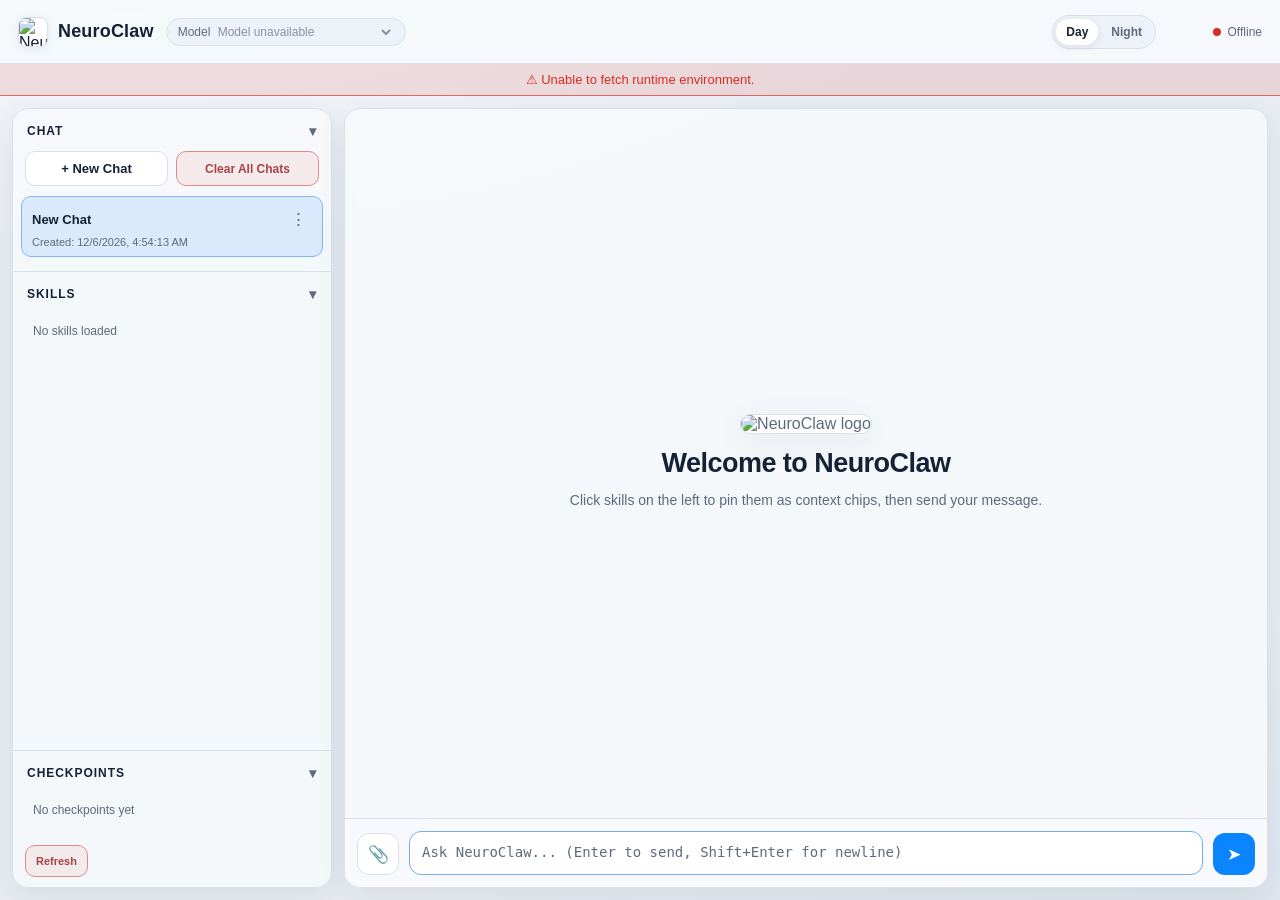
==== commit e9ddd22b: "extract model skills, add 6 dataset skills and checkpoint manager - Add ABCD, ABIDE, ADHD-200, BOLD5" ====
--- a/core/web/static/index.html
+++ b/core/web/static/index.html
@@ -237,6 +237,35 @@
       overflow-y: auto;
     }
     .skill-list { flex: 1; max-height: none; min-height: 0; }
+
+    .checkpoint-list {
+      list-style: none; margin: 0; padding: 0 8px 10px;
+      max-height: 30vh; overflow-y: auto;
+    }
+    .checkpoint-item {
+      width: 100%; border: 1px solid transparent; background: transparent;
+      border-radius: 10px; margin-bottom: 4px; padding: 8px 10px;
+      cursor: pointer; text-align: left; transition: all var(--ease); color: var(--text);
+    }
+    .checkpoint-item:hover { background: var(--surface-soft); border-color: var(--border); }
+    .checkpoint-item.expanded { background: color-mix(in oklab, var(--accent), transparent 92%); }
+    .cp-hash { font-family: monospace; font-size: 11px; color: var(--text-muted); }
+    .cp-label { font-size: 12px; color: var(--text-muted); margin-top: 2px; white-space: nowrap; overflow: hidden; text-overflow: ellipsis; }
+    .cp-diff-preview {
+      margin-top: 6px; padding: 8px; background: var(--surface-soft);
+      border-radius: 8px; font-family: monospace; font-size: 11px;
+      max-height: 200px; overflow-y: auto; white-space: pre-wrap; display: none;
+    }
+    .cp-diff-preview.open { display: block; }
+    .cp-actions { margin-top: 6px; display: flex; gap: 6px; }
+    .cp-action-btn {
+      border: 1px solid var(--border); background: var(--surface-elev);
+      border-radius: 8px; padding: 5px 10px; font-size: 12px;
+      cursor: pointer; color: var(--text); transition: all var(--ease);
+    }
+    .cp-action-btn:hover { border-color: color-mix(in oklab, var(--accent), var(--border) 50%); }
+    .cp-action-btn.danger { border-color: color-mix(in oklab, #d64545, var(--border) 40%); color: #d64545; }
+    .cp-action-btn.danger:hover { border-color: #d64545; }
 
     .chat-item, .skill-item {
       width: 100%;
@@ -870,6 +899,17 @@
           <ul class="skill-list" id="skill-list"><li class="empty-hint">Loading skills...</li></ul>
         </div>
       </section>
+
+      <section class="nav-section" id="checkpoints-section">
+        <button class="nav-toggle" data-target="checkpoints" type="button">
+          <span>Checkpoints</span><span class="caret">▾</span>
+        </button>
+        <div class="section-body">
+          <ul class="checkpoint-list" id="checkpoint-list"><li class="empty-hint">No checkpoints yet</li></ul>
+          <button class="clear-chat-btn" id="refresh-checkpoints-btn" type="button"
+                  style="margin:4px 12px 10px;font-size:11px;">Refresh</button>
+        </div>
+      </section>
     </aside>
 
     <div class="chat-panel">
@@ -1015,7 +1055,7 @@
     openSessionMenuId: null,
     menuPosition: null,
     userAvatarId: 'brainy',
-    expanded: { chat: true, skills: true },
+    expanded: { chat: true, skills: true, checkpoints: true },
     theme: 'light',
     execution: {
       active: false,
@@ -1184,6 +1224,7 @@
         if (parsed && parsed.expanded) {
           state.expanded.chat = parsed.expanded.chat !== false;
           state.expanded.skills = parsed.expanded.skills !== false;
+          state.expanded.checkpoints = parsed.expanded.checkpoints !== false;
         }
         if (parsed && (parsed.theme === 'light' || parsed.theme === 'dark')) {
           state.theme = parsed.theme;
@@ -1967,6 +2008,7 @@
         state.selectedSkills = [];
         renderSkills(state.skills);
         renderPendingFiles();
+        loadCheckpoints();
       }
     } catch (err) {
       removeTypingIndicator();
@@ -2110,8 +2152,10 @@
   function applySectionState() {
     const chatSection = document.getElementById('chat-section');
     const skillsSection = document.getElementById('skills-section');
+    const checkpointsSection = document.getElementById('checkpoints-section');
     chatSection.classList.toggle('collapsed', !state.expanded.chat);
     skillsSection.classList.toggle('collapsed', !state.expanded.skills);
+    checkpointsSection.classList.toggle('collapsed', !state.expanded.checkpoints);
     savePrefs();
   }
 
@@ -2410,7 +2454,7 @@
     document.querySelectorAll('.nav-toggle').forEach(btn => {
       btn.addEventListener('click', () => {
         const target = btn.dataset.target;
-        if (target === 'chat' || target === 'skills') {
+        if (target === 'chat' || target === 'skills' || target === 'checkpoints') {
           state.expanded[target] = !state.expanded[target];
           applySectionState();
         }
@@ -2466,6 +2510,137 @@
       showError('Unable to fetch runtime environment.');
     }
   }
+
+  // ── Checkpoints ───────────────────────────────────────────────────────────
+
+  const checkpointListEl = document.getElementById('checkpoint-list');
+  const refreshCheckpointsBtn = document.getElementById('refresh-checkpoints-btn');
+
+  let _checkpointsCache = [];
+
+  async function loadCheckpoints() {
+    try {
+      const resp = await fetch('/api/checkpoints');
+      const data = await resp.json();
+      _checkpointsCache = data.checkpoints || [];
+      renderCheckpoints(_checkpointsCache);
+    } catch (_e) {
+      _checkpointsCache = [];
+      renderCheckpoints([]);
+    }
+  }
+
+  function renderCheckpoints(checkpoints) {
+    if (!checkpoints.length) {
+      checkpointListEl.innerHTML = '<li class="empty-hint">No checkpoints yet</li>';
+      return;
+    }
+    checkpointListEl.innerHTML = checkpoints.map((cp, i) => {
+      const ts = new Date(cp.timestamp).toLocaleString();
+      const shortHash = (cp.hash || '').slice(0, 10);
+      const label = cp.label ? escapeHtml(cp.label) : escapeHtml(cp.message || '');
+      return `
+        <li>
+          <div class="checkpoint-item" data-cp-index="${i}" role="button" tabindex="0">
+            <div class="chat-row">
+              <div class="chat-title">${escapeHtml(ts)}</div>
+            </div>
+            <div class="cp-hash">${escapeHtml(shortHash)}</div>
+            <div class="cp-label">${label}</div>
+            <div class="cp-diff-preview" id="cp-diff-${i}"></div>
+            <div class="cp-actions" style="display:none;" id="cp-actions-${i}">
+              <button class="cp-action-btn" data-cp-diff="${i}" type="button">View Diff</button>
+              <button class="cp-action-btn danger" data-cp-restore="${i}" type="button">Restore</button>
+            </div>
+          </div>
+        </li>`;
+    }).join('');
+  }
+
+  checkpointListEl.addEventListener('click', async (e) => {
+    // View Diff button
+    const diffBtn = e.target.closest('[data-cp-diff]');
+    if (diffBtn) {
+      const idx = parseInt(diffBtn.dataset.cpDiff, 10);
+      const hash = _checkpointsCache[idx] && _checkpointsCache[idx].hash;
+      if (!hash) return;
+      const preview = document.getElementById(`cp-diff-${idx}`);
+      if (preview.classList.contains('open')) {
+        preview.classList.remove('open');
+        return;
+      }
+      preview.textContent = 'Loading diff...';
+      preview.classList.add('open');
+      try {
+        const resp = await fetch(`/api/checkpoints/${hash}/diff`);
+        const data = await resp.json();
+        preview.textContent = data.diff_text || 'No changes.';
+      } catch (_e) {
+        preview.textContent = 'Failed to load diff.';
+      }
+      return;
+    }
+
+    // Restore button
+    const restoreBtn = e.target.closest('[data-cp-restore]');
+    if (restoreBtn) {
+      const idx = parseInt(restoreBtn.dataset.cpRestore, 10);
+      const hash = _checkpointsCache[idx] && _checkpointsCache[idx].hash;
+      if (!hash) return;
+      if (!confirm('Restore workspace to this checkpoint? Current files will be overwritten.')) return;
+      try {
+        const resp = await fetch(`/api/checkpoints/${hash}/restore`, {
+          method: 'POST',
+          headers: { 'Content-Type': 'application/json' },
+          body: '{}',
+        });
+        const data = await resp.json();
+        if (data.error) {
+          showError(data.error);
+        } else {
+          showSuccess('Workspace restored.');
+          loadCheckpoints();
+        }
+      } catch (_e) {
+        showError('Restore failed.');
+      }
+      return;
+    }
+
+    // Expand / collapse item
+    const item = e.target.closest('.checkpoint-item');
+    if (item) {
+      const wasExpanded = item.classList.contains('expanded');
+      document.querySelectorAll('.checkpoint-item.expanded').forEach(el => {
+        el.classList.remove('expanded');
+        const acts = el.querySelector('.cp-actions');
+        if (acts) acts.style.display = 'none';
+      });
+      if (!wasExpanded) {
+        item.classList.add('expanded');
+        const acts = item.querySelector('.cp-actions');
+        if (acts) acts.style.display = 'flex';
+      }
+    }
+  });
+
+  refreshCheckpointsBtn.addEventListener('click', loadCheckpoints);
+
+  function showSuccess(message) {
+    const banner = document.getElementById('error-banner');
+    if (!banner) return;
+    banner.textContent = '✓ ' + message;
+    banner.style.display = 'block';
+    banner.style.color = 'var(--ok)';
+    banner.style.background = 'color-mix(in oklab, var(--ok), transparent 88%)';
+    setTimeout(() => {
+      banner.style.display = 'none';
+      banner.style.color = '';
+      banner.style.background = '';
+    }, 4000);
+  }
+
+  // ── Boot ──────────────────────────────────────────────────────────────────
 
   function boot() {
     loadState();
@@ -2481,6 +2656,7 @@
     renderPendingFiles();
     loadSkills();
     loadEnv();
+    loadCheckpoints();
     inputEl.focus();
   }
 
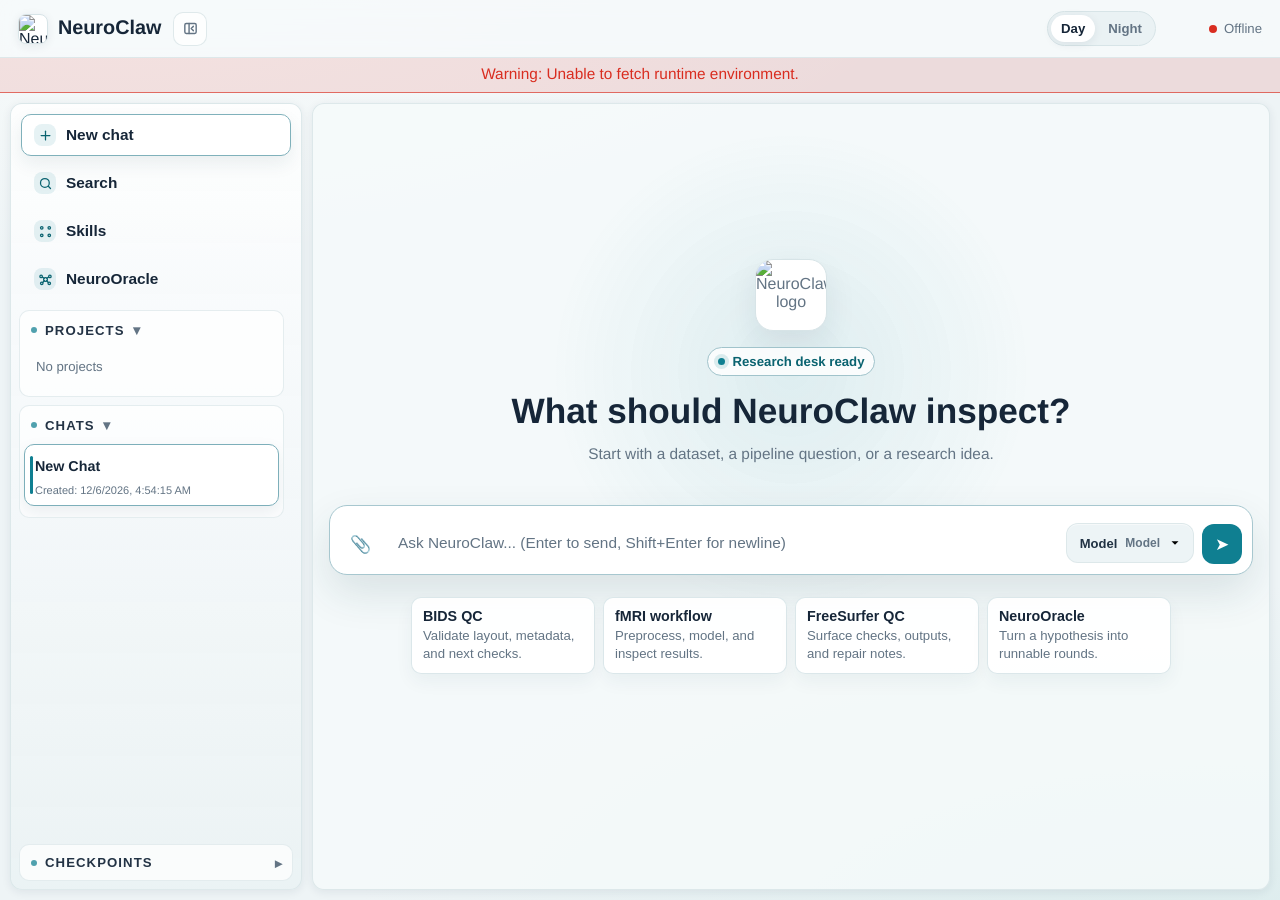
==== commit 7f39e72e: "release of NeuroClaw desktop" ====
--- a/core/web/static/index.html
+++ b/core/web/static/index.html
@@ -9,31 +9,36 @@
   <script src="https://cdnjs.cloudflare.com/ajax/libs/highlight.js/11.9.0/highlight.min.js"></script>
   <style>
     *, *::before, *::after { box-sizing: border-box; margin: 0; padding: 0; }
+    [hidden] { display: none !important; }
+    button, input, textarea, select { font: inherit; }
 
     :root {
-      --radius-lg: 16px;
+      --radius-lg: 12px;
       --radius-md: 12px;
-      --header-h: 64px;
-      --sidebar-w: 320px;
-      --shadow-soft: 0 8px 30px rgba(15, 23, 42, 0.08);
-      --shadow-card: 0 2px 8px rgba(15, 23, 42, 0.08);
+      --header-h: 58px;
+      --sidebar-w: 292px;
+      --chat-read-w: 1040px;
+      --message-read-w: 900px;
+      --shadow-soft: 0 12px 32px rgba(25, 42, 62, 0.08);
+      --shadow-card: 0 2px 10px rgba(25, 42, 62, 0.08);
       --ease: 180ms cubic-bezier(0.2, 0.8, 0.2, 1);
     }
 
     html[data-theme="light"] {
-      --bg: #e9edf3;
-      --bg-grad-a: #f8fafc;
-      --bg-grad-b: #dde5ee;
-      --surface: #f7f9fc;
+      --bg: #eef4f6;
+      --bg-grad-a: #fbfdfc;
+      --bg-grad-b: #dceced;
+      --surface: #f6fafb;
       --surface-elev: #ffffff;
-      --surface-soft: #edf2f8;
-      --border: #d8e1eb;
-      --accent: #0a84ff;
-      --text: #152135;
-      --text-muted: #5e6a7d;
+      --surface-soft: #eaf2f4;
+      --border: #d7e4e7;
+      --accent: #0f7f91;
+      --accent-strong: #0a6370;
+      --text: #162638;
+      --text-muted: #637484;
       --danger: #d92d20;
       --ok: #23a55a;
-      --user-bg: #0a84ff;
+      --user-bg: #1677ff;
       --user-text: #ffffff;
     }
 
@@ -46,6 +51,7 @@
       --surface-soft: #243243;
       --border: #2b3a4b;
       --accent: #58a6ff;
+      --accent-strong: #7bc7ff;
       --text: #d7e0ea;
       --text-muted: #8da0b4;
       --danger: #f85149;
@@ -58,7 +64,10 @@
 
     html, body {
       height: 100%;
-      font-family: "SF Pro Text", "SF Pro Display", "Helvetica Neue", "Segoe UI", sans-serif;
+      font-family: "Segoe UI", "Microsoft YaHei UI", "Microsoft YaHei", Arial, sans-serif;
+      letter-spacing: 0;
+      -webkit-font-smoothing: antialiased;
+      text-rendering: geometricPrecision;
       background:
         radial-gradient(1200px 500px at 10% -10%, var(--bg-grad-a), transparent 70%),
         radial-gradient(1200px 500px at 95% 105%, var(--bg-grad-b), transparent 72%),
@@ -75,8 +84,8 @@
       align-items: center;
       gap: 12px;
       padding: 0 18px;
-      border-bottom: 1px solid var(--border);
-      background: color-mix(in oklab, var(--surface), transparent 8%);
+      border-bottom: 1px solid color-mix(in oklab, var(--border), transparent 20%);
+      background: color-mix(in oklab, var(--surface), transparent 14%);
       backdrop-filter: saturate(140%) blur(10px);
       flex-shrink: 0;
       z-index: 10;
@@ -92,24 +101,172 @@
       background: var(--surface-elev);
       border: 1px solid var(--border);
     }
-    .brand-name { font-size: 18px; font-weight: 650; letter-spacing: .01em; white-space: nowrap; }
+    .brand-name { font-size: 18px; font-weight: 680; letter-spacing: 0; white-space: nowrap; }
+
+    .sidebar-toggle {
+      width: 34px;
+      height: 34px;
+      border: 1px solid color-mix(in oklab, var(--border), transparent 20%);
+      border-radius: 10px;
+      background: color-mix(in oklab, var(--surface-elev), transparent 18%);
+      color: var(--text-muted);
+      display: inline-flex;
+      align-items: center;
+      justify-content: center;
+      cursor: pointer;
+      transition: background var(--ease), color var(--ease), border-color var(--ease), transform var(--ease);
+      flex-shrink: 0;
+    }
+    .sidebar-toggle:hover {
+      color: var(--text);
+      background: var(--surface-elev);
+      border-color: color-mix(in oklab, var(--accent), var(--border) 58%);
+    }
+    .sidebar-toggle svg {
+      width: 17px;
+      height: 17px;
+      stroke: currentColor;
+      stroke-width: 2;
+      fill: none;
+      stroke-linecap: round;
+      stroke-linejoin: round;
+      transition: transform var(--ease);
+    }
 
     .model-badge {
       font-size: 12px;
       color: var(--text-muted);
-      background: var(--surface-soft);
-      border: 1px solid var(--border);
+      background: transparent;
+      border: 0;
       border-radius: 999px;
-      padding: 5px 11px;
+      padding: 0;
+      box-shadow: none;
+      display: inline-flex;
+      align-items: center;
+      gap: 5px;
+      flex-shrink: 0;
+      position: relative;
     }
     .model-select {
-      border: none;
+      position: absolute;
+      width: 1px;
+      height: 1px;
+      opacity: 0;
+      pointer-events: none;
+    }
+    .model-trigger {
+      min-width: 112px;
+      max-width: 220px;
+      height: 36px;
+      border: 1px solid color-mix(in oklab, var(--border), transparent 28%);
+      border-radius: 999px;
+      background: color-mix(in oklab, var(--surface-soft), transparent 18%);
+      color: color-mix(in oklab, var(--text), var(--text-muted) 16%);
+      display: inline-flex;
+      align-items: center;
+      justify-content: center;
+      gap: 8px;
+      padding: 0 11px 0 13px;
+      cursor: pointer;
+      box-shadow: inset 0 1px 0 rgba(255, 255, 255, 0.52);
+      transition: background var(--ease), border-color var(--ease), box-shadow var(--ease);
+    }
+    .model-trigger:hover,
+    .model-trigger.open {
+      background: var(--surface-elev);
+      border-color: color-mix(in oklab, var(--accent), var(--border) 56%);
+      box-shadow: 0 8px 18px rgba(23, 64, 78, 0.08);
+    }
+    .model-trigger-main {
+      min-width: 0;
+      overflow: hidden;
+      text-overflow: ellipsis;
+      white-space: nowrap;
+      font-size: 13px;
+      font-weight: 680;
+      letter-spacing: 0;
+    }
+    .model-trigger-meta {
+      color: var(--text-muted);
+      font-size: 12px;
+      font-weight: 560;
+      white-space: nowrap;
+    }
+    .model-trigger-caret {
+      width: 14px;
+      height: 14px;
+      color: var(--text-muted);
+      flex-shrink: 0;
+      transition: transform var(--ease);
+    }
+    .model-trigger.open .model-trigger-caret {
+      transform: rotate(180deg);
+    }
+    .model-menu {
+      position: absolute;
+      right: 0;
+      bottom: calc(100% + 9px);
+      width: min(340px, calc(100vw - 40px));
+      max-height: 370px;
+      overflow: hidden;
+      border: 1px solid color-mix(in oklab, var(--border), transparent 8%);
+      border-radius: 15px;
+      background: color-mix(in oklab, var(--surface-elev), transparent 2%);
+      box-shadow: 0 18px 46px rgba(15, 23, 42, 0.16);
+      z-index: 3000;
+      display: none;
+      padding: 8px;
+    }
+    .model-menu.open { display: block; }
+    .model-menu-title {
+      padding: 6px 8px 8px;
+      color: var(--text-muted);
+      font-size: 12px;
+      font-weight: 650;
+    }
+    .model-menu-list {
+      display: grid;
+      gap: 2px;
+      max-height: 318px;
+      overflow-y: auto;
+      padding-right: 2px;
+    }
+    .model-menu-item {
+      width: 100%;
+      border: 0;
+      border-radius: 10px;
       background: transparent;
-      color: inherit;
-      font: inherit;
-      outline: none;
-      min-width: 180px;
+      color: var(--text);
+      display: grid;
+      grid-template-columns: minmax(0, 1fr) auto;
+      align-items: center;
+      gap: 10px;
+      padding: 9px 10px;
+      text-align: left;
       cursor: pointer;
+    }
+    .model-menu-item:hover,
+    .model-menu-item.active {
+      background: color-mix(in oklab, var(--surface-soft), transparent 12%);
+    }
+    .model-menu-name {
+      min-width: 0;
+      overflow: hidden;
+      text-overflow: ellipsis;
+      white-space: nowrap;
+      font-size: 14px;
+      font-weight: 650;
+    }
+    .model-menu-sub {
+      margin-top: 2px;
+      color: var(--text-muted);
+      font-size: 12px;
+    }
+    .model-menu-check {
+      color: var(--accent-strong);
+      font-size: 16px;
+      min-width: 18px;
+      text-align: center;
     }
 
     .spacer { flex: 1; }
@@ -135,6 +292,42 @@
     }
     .theme-btn.active { background: var(--surface-elev); color: var(--text); box-shadow: var(--shadow-card); }
 
+    .text-scale-control {
+      display: inline-flex;
+      align-items: center;
+      gap: 3px;
+      border-radius: 999px;
+      background: var(--surface-soft);
+      border: 1px solid var(--border);
+      padding: 3px;
+    }
+    .text-scale-btn {
+      min-width: 32px;
+      border: none;
+      background: transparent;
+      color: var(--text-muted);
+      padding: 6px 8px;
+      border-radius: 999px;
+      font-size: calc(12px * var(--text-scale, 1));
+      font-weight: 700;
+      line-height: 1;
+      cursor: pointer;
+      transition: all var(--ease);
+    }
+    .text-scale-btn:hover {
+      background: var(--surface-elev);
+      color: var(--text);
+      box-shadow: var(--shadow-card);
+    }
+    .text-scale-value {
+      min-width: 48px;
+      color: var(--text-muted);
+      font-size: calc(12px * var(--text-scale, 1));
+      font-weight: 700;
+      text-align: center;
+      user-select: none;
+    }
+
     .status { display: flex; align-items: center; gap: 7px; color: var(--text-muted); font-size: 12px; min-width: 94px; justify-content: flex-end; }
     .status-dot { width: 8px; height: 8px; border-radius: 50%; background: var(--text-muted); }
     .status-dot.connected { background: var(--ok); }
@@ -151,106 +344,313 @@
       flex-shrink: 0;
     }
 
-    .main { flex: 1; min-height: 0; display: flex; gap: 12px; padding: 12px; }
+    .main { flex: 1; min-height: 0; display: flex; gap: 10px; padding: 10px; }
 
     .sidebar {
       width: var(--sidebar-w);
-      background: color-mix(in oklab, var(--surface), transparent 7%);
-      border: 1px solid var(--border);
+      background:
+        linear-gradient(180deg,
+          color-mix(in oklab, var(--surface-elev), transparent 16%),
+          color-mix(in oklab, var(--surface-soft), transparent 22%));
+      border: 1px solid color-mix(in oklab, var(--border), transparent 18%);
       border-radius: var(--radius-lg);
-      box-shadow: var(--shadow-soft);
+      box-shadow: var(--shadow-card);
+      display: flex;
+      flex-direction: column;
+      gap: 8px;
+      min-height: 0;
+      overflow: hidden;
+      padding: 8px;
+      transition: width var(--ease), padding var(--ease);
+    }
+
+    .main.sidebar-collapsed .sidebar {
+      width: 64px;
+      padding: 8px 7px;
+    }
+    .main.sidebar-collapsed .nav-section {
+      display: none;
+    }
+    .main.sidebar-collapsed .sidebar-scroll-zone {
+      display: none;
+    }
+    .main.sidebar-collapsed .primary-nav {
+      gap: 8px;
+    }
+    .main.sidebar-collapsed .primary-nav-btn {
+      justify-content: center;
+      padding: 9px;
+      min-height: 44px;
+    }
+    .main.sidebar-collapsed .primary-nav-btn span:not(.primary-nav-icon) {
+      display: none;
+    }
+    .main.sidebar-collapsed .primary-nav-icon {
+      width: 24px;
+      height: 24px;
+    }
+    body.sidebar-collapsed .sidebar-toggle svg {
+      transform: rotate(180deg);
+    }
+
+    .primary-nav {
+      display: grid;
+      gap: 6px;
+      padding: 2px;
+      flex: 0 0 auto;
+    }
+    .sidebar-scroll-zone {
+      flex: 1 1 auto;
+      min-height: 0;
+      display: flex;
+      flex-direction: column;
+      gap: 8px;
+      overflow-y: auto;
+      overflow-x: hidden;
+      padding-right: 2px;
+      scrollbar-gutter: stable;
+    }
+    .primary-nav-btn {
+      width: 100%;
+      min-height: 42px;
+      border: 1px solid transparent;
+      border-radius: 10px;
+      background: transparent;
+      color: var(--text);
+      display: flex;
+      align-items: center;
+      gap: 10px;
+      padding: 9px 12px;
+      font-size: 14px;
+      font-weight: 650;
+      text-align: left;
+      cursor: pointer;
+      transition: background var(--ease), border-color var(--ease), transform var(--ease);
+    }
+    .primary-nav-btn:hover {
+      background: color-mix(in oklab, var(--surface-elev), transparent 24%);
+      border-color: color-mix(in oklab, var(--border), transparent 20%);
+    }
+    .primary-nav-btn.active {
+      background: var(--surface-elev);
+      border-color: color-mix(in oklab, var(--accent), var(--border) 50%);
+      box-shadow: 0 8px 18px rgba(23, 64, 78, 0.08);
+    }
+    .primary-nav-icon {
+      width: 22px;
+      height: 22px;
+      border-radius: 8px;
+      display: inline-flex;
+      align-items: center;
+      justify-content: center;
+      color: var(--accent-strong);
+      background: color-mix(in oklab, var(--accent), transparent 90%);
+      flex-shrink: 0;
+    }
+    .primary-nav-icon svg {
+      width: 15px;
+      height: 15px;
+      stroke: currentColor;
+      stroke-width: 2;
+      fill: none;
+      stroke-linecap: round;
+      stroke-linejoin: round;
+    }
+
+    .nav-section {
+      border: 1px solid color-mix(in oklab, var(--border), transparent 35%);
+      border-radius: 10px;
+      background: color-mix(in oklab, var(--surface-elev), transparent 28%);
       display: flex;
       flex-direction: column;
       min-height: 0;
       overflow: hidden;
     }
-
-    .nav-section { border-bottom: 1px solid var(--border); min-height: 48px; display: flex; flex-direction: column; min-height: 0; }
+    #projects-section { flex: 0 0 auto; }
     #chat-section { flex: 0 0 auto; }
-    #skills-section { flex: 1 1 auto; }
-    .nav-section:last-child { border-bottom: none; }
-
+    #checkpoints-section { flex: 0 0 auto; }
+    .nav-section:last-child { border-bottom: 1px solid color-mix(in oklab, var(--border), transparent 35%); }
+
+    .section-head {
+      position: relative;
+      display: flex;
+      align-items: center;
+      min-height: 38px;
+    }
+    .section-head .nav-toggle {
+      justify-content: flex-start;
+      gap: 8px;
+      padding-right: 78px;
+    }
     .nav-toggle {
       width: 100%;
       border: none;
       background: transparent;
-      color: var(--text);
+      color: color-mix(in oklab, var(--text), var(--text-muted) 18%);
       display: flex;
       align-items: center;
       justify-content: space-between;
-      padding: 14px 14px 12px;
+      padding: 10px 11px;
       cursor: pointer;
       font-size: 12px;
-      font-weight: 700;
+      font-weight: 760;
       letter-spacing: .08em;
       text-transform: uppercase;
     }
-    .nav-toggle:hover { background: var(--surface-soft); }
-    .nav-toggle .caret { color: var(--text-muted); transition: transform var(--ease); font-size: 14px; }
+    .nav-toggle:hover { background: color-mix(in oklab, var(--surface-soft), transparent 20%); }
+    .nav-toggle span:first-child { display: inline-flex; align-items: center; gap: 8px; }
+    .nav-toggle span:first-child::before {
+      content: "";
+      width: 6px;
+      height: 6px;
+      border-radius: 999px;
+      background: var(--accent);
+      opacity: .72;
+    }
+    .nav-toggle .caret {
+      color: var(--text-muted);
+      transition: transform var(--ease);
+      font-size: 0;
+    }
+    .nav-toggle .caret::before {
+      content: "\25BE";
+      font-size: 14px;
+      line-height: 1;
+    }
     .nav-section.collapsed .caret { transform: rotate(-90deg); }
-
-    .section-body { max-height: 50vh; overflow: hidden; transition: max-height var(--ease); }
-    #skills-section .section-body { max-height: none; flex: 1; min-height: 0; display: flex; flex-direction: column; }
-    .nav-section.collapsed .section-body { max-height: 0; }
-    #skills-section.collapsed .section-body { max-height: 0; flex: 0 0 auto; }
-
-    .chat-actions {
-      padding: 0 12px 10px;
-      display: flex;
-      flex-direction: row;
-      gap: 8px;
-    }
+    .section-floating-actions {
+      position: absolute;
+      right: 7px;
+      top: 50%;
+      z-index: 3;
+      transform: translateY(-50%) translateX(4px);
+      display: inline-flex;
+      align-items: center;
+      gap: 4px;
+      padding: 2px;
+      border-radius: 999px;
+      background: color-mix(in oklab, var(--surface-soft), transparent 26%);
+      backdrop-filter: blur(8px);
+      opacity: 0;
+      pointer-events: none;
+      transition: opacity var(--ease), transform var(--ease);
+    }
+    .nav-section:hover .section-floating-actions,
+    .nav-section:focus-within .section-floating-actions {
+      opacity: 1;
+      pointer-events: auto;
+      transform: translateY(-50%);
+    }
+    .section-action-btn {
+      width: 28px;
+      height: 28px;
+      border: 0;
+      border-radius: 999px;
+      background: transparent;
+      color: var(--text-muted);
+      display: inline-flex;
+      align-items: center;
+      justify-content: center;
+      cursor: pointer;
+      transition: background var(--ease), color var(--ease), transform var(--ease);
+    }
+    .section-action-btn:hover {
+      background: var(--surface-elev);
+      color: var(--text);
+      transform: translateY(-1px);
+    }
+    .section-action-btn svg {
+      width: 15px;
+      height: 15px;
+      stroke: currentColor;
+      stroke-width: 2;
+      fill: none;
+      stroke-linecap: round;
+      stroke-linejoin: round;
+    }
+    .section-action-btn.danger:hover { color: var(--danger); }
+
+    .section-body { max-height: none; overflow: visible; transition: max-height var(--ease); }
+    .nav-section.collapsed .section-body { max-height: 0; overflow: hidden; }
+
     .new-chat-btn {
       width: auto;
       flex: 1 1 0;
-      border: 1px solid var(--border);
-      background: var(--surface-elev);
-      color: var(--text);
-      border-radius: 10px;
-      padding: 9px 10px;
+      border: 1px solid color-mix(in oklab, var(--accent), var(--border) 48%);
+      background: color-mix(in oklab, var(--accent), var(--surface-elev) 86%);
+      color: var(--accent-strong);
+      border-radius: 9px;
+      padding: 8px 10px;
       font-size: 13px;
-      font-weight: 600;
+      font-weight: 720;
       cursor: pointer;
       transition: all var(--ease);
     }
-    .new-chat-btn:hover { border-color: color-mix(in oklab, var(--accent), var(--border) 65%); transform: translateY(-1px); }
+    .new-chat-btn:hover {
+      background: color-mix(in oklab, var(--accent), var(--surface-elev) 80%);
+      border-color: color-mix(in oklab, var(--accent), var(--border) 30%);
+      transform: translateY(-1px);
+    }
     .clear-chat-btn {
       width: auto;
-      flex: 1 1 0;
+      flex: 0 0 auto;
       border: 1px solid color-mix(in oklab, #d64545, var(--border) 40%);
       background: color-mix(in oklab, #d64545, transparent 92%);
       color: color-mix(in oklab, #d64545, var(--text) 22%);
-      border-radius: 10px;
-      padding: 9px 10px;
+      border-radius: 9px;
+      padding: 8px 10px;
       font-size: 12px;
-      font-weight: 600;
+      font-weight: 720;
       cursor: pointer;
       transition: all var(--ease);
     }
     .clear-chat-btn:hover { border-color: color-mix(in oklab, #d64545, var(--border) 20%); transform: translateY(-1px); }
 
-    .chat-list, .skill-list {
+    .project-list, .chat-list {
       list-style: none;
       margin: 0;
-      padding: 0 8px 10px;
-      max-height: calc(50vh - 48px);
-      overflow-y: auto;
-    }
-    .skill-list { flex: 1; max-height: none; min-height: 0; }
+      padding: 0 4px 8px;
+      max-height: none;
+      overflow: visible;
+    }
+    .project-list { max-height: none; }
 
     .checkpoint-list {
-      list-style: none; margin: 0; padding: 0 8px 10px;
-      max-height: 30vh; overflow-y: auto;
+      list-style: none; margin: 0; padding: 0 4px 8px;
+      max-height: 34vh; overflow-y: auto;
     }
     .checkpoint-item {
       width: 100%; border: 1px solid transparent; background: transparent;
-      border-radius: 10px; margin-bottom: 4px; padding: 8px 10px;
+      border-radius: 10px; margin-bottom: 6px; padding: 9px 10px;
       cursor: pointer; text-align: left; transition: all var(--ease); color: var(--text);
     }
     .checkpoint-item:hover { background: var(--surface-soft); border-color: var(--border); }
     .checkpoint-item.expanded { background: color-mix(in oklab, var(--accent), transparent 92%); }
-    .cp-hash { font-family: monospace; font-size: 11px; color: var(--text-muted); }
-    .cp-label { font-size: 12px; color: var(--text-muted); margin-top: 2px; white-space: nowrap; overflow: hidden; text-overflow: ellipsis; }
+    .cp-head { display: flex; align-items: flex-start; justify-content: space-between; gap: 8px; }
+    .cp-title { font-size: 12px; font-weight: 720; line-height: 1.25; color: var(--text); }
+    .cp-time { display: block; color: var(--text); }
+    .cp-date { display: block; color: var(--text-muted); font-size: 11px; font-weight: 500; margin-top: 2px; }
+    .cp-hash {
+      font-family: "SFMono-Regular", Consolas, monospace;
+      font-size: 10px;
+      color: var(--text-muted);
+      border: 1px solid color-mix(in oklab, var(--border), transparent 20%);
+      border-radius: 999px;
+      padding: 2px 6px;
+      background: color-mix(in oklab, var(--surface-elev), transparent 18%);
+      flex-shrink: 0;
+    }
+    .cp-label {
+      font-size: 12px;
+      line-height: 1.35;
+      color: var(--text-muted);
+      margin-top: 6px;
+      display: -webkit-box;
+      -webkit-line-clamp: 2;
+      -webkit-box-orient: vertical;
+      overflow: hidden;
+      word-break: break-word;
+    }
     .cp-diff-preview {
       margin-top: 6px; padding: 8px; background: var(--surface-soft);
       border-radius: 8px; font-family: monospace; font-size: 11px;
@@ -267,25 +667,145 @@
     .cp-action-btn.danger { border-color: color-mix(in oklab, #d64545, var(--border) 40%); color: #d64545; }
     .cp-action-btn.danger:hover { border-color: #d64545; }
 
-    .chat-item, .skill-item {
+    .project-item, .chat-item {
       width: 100%;
       border: 1px solid transparent;
       background: transparent;
       border-radius: 10px;
-      margin-bottom: 4px;
+      margin-bottom: 3px;
       padding: 8px 10px;
       cursor: pointer;
       text-align: left;
       transition: all var(--ease);
       color: var(--text);
-    }
-    .chat-item:hover, .skill-item:hover { background: var(--surface-soft); border-color: var(--border); }
-    .chat-item.active { background: color-mix(in oklab, var(--accent), transparent 88%); border-color: color-mix(in oklab, var(--accent), var(--border) 50%); }
-    .skill-item.active { background: color-mix(in oklab, var(--accent), transparent 90%); border-color: color-mix(in oklab, var(--accent), var(--border) 58%); }
+      position: relative;
+    }
+    .project-item:hover, .chat-item:hover {
+      background: color-mix(in oklab, var(--surface-elev), transparent 22%);
+      border-color: color-mix(in oklab, var(--border), transparent 15%);
+    }
+    .project-item.active,
+    .chat-item.active {
+      background: var(--surface-elev);
+      border-color: color-mix(in oklab, var(--accent), var(--border) 48%);
+      box-shadow: 0 6px 16px rgba(23, 64, 78, 0.08);
+    }
+    .project-item.active::before,
+    .chat-item.active::before {
+      content: "";
+      position: absolute;
+      left: 5px;
+      top: 11px;
+      bottom: 11px;
+      width: 3px;
+      border-radius: 999px;
+      background: var(--accent);
+    }
+    .project-row { display: flex; align-items: center; gap: 8px; }
+    .project-dot {
+      width: 8px;
+      height: 8px;
+      border-radius: 999px;
+      background: var(--accent);
+      opacity: .8;
+      flex-shrink: 0;
+    }
+    .project-name {
+      flex: 1;
+      min-width: 0;
+      font-size: 13px;
+      font-weight: 650;
+      white-space: nowrap;
+      overflow: hidden;
+      text-overflow: ellipsis;
+    }
+    .project-meta { margin-top: 4px; padding-left: 16px; font-size: 11px; color: var(--text-muted); }
+    .project-chat-list {
+      display: grid;
+      gap: 2px;
+      margin: 4px 0 8px 18px;
+      padding-left: 8px;
+      border-left: 1px solid color-mix(in oklab, var(--border), transparent 18%);
+    }
+    .project-chat-list:empty { display: none; }
+    .project-chat-item {
+      border-radius: 9px;
+      padding: 6px 8px;
+      margin-bottom: 0;
+      background: transparent;
+    }
+    .project-chat-item .chat-title { font-size: 12px; font-weight: 600; }
+    .project-chat-item .chat-meta { display: none; }
+    .project-add-chat,
+    .project-delete-project {
+      width: 24px;
+      height: 24px;
+      border: 1px solid color-mix(in oklab, var(--border), transparent 10%);
+      border-radius: 8px;
+      background: color-mix(in oklab, var(--surface-elev), transparent 18%);
+      color: var(--text-muted);
+      cursor: pointer;
+      flex-shrink: 0;
+      font-size: 15px;
+      line-height: 1;
+      opacity: 0;
+      pointer-events: none;
+      transition: opacity var(--ease), background var(--ease), border-color var(--ease), color var(--ease);
+    }
+    .project-delete-project {
+      font-size: 0;
+      display: inline-flex;
+      align-items: center;
+      justify-content: center;
+    }
+    .project-delete-project svg {
+      width: 14px;
+      height: 14px;
+      stroke: currentColor;
+      stroke-width: 2;
+      fill: none;
+      stroke-linecap: round;
+      stroke-linejoin: round;
+    }
+    .project-item:hover .project-add-chat,
+    .project-item:focus-within .project-add-chat,
+    .project-item:hover .project-delete-project,
+    .project-item:focus-within .project-delete-project {
+      opacity: 1;
+      pointer-events: auto;
+    }
+    .project-add-chat:hover {
+      color: var(--accent-strong);
+      border-color: color-mix(in oklab, var(--accent), var(--border) 42%);
+      background: var(--surface-elev);
+    }
+    .project-delete-project:hover {
+      color: var(--danger);
+      border-color: color-mix(in oklab, var(--danger), var(--border) 38%);
+      background: color-mix(in oklab, var(--danger), transparent 92%);
+    }
+    .project-empty-chats {
+      margin: 4px 0 8px 26px;
+      color: var(--text-muted);
+      font-size: 11px;
+    }
+    .project-show-more {
+      margin: 1px 0 8px 26px;
+      border: none;
+      background: transparent;
+      color: var(--text-muted);
+      font-size: 12px;
+      padding: 5px 4px;
+      cursor: pointer;
+      text-align: left;
+    }
+    .project-show-more:hover {
+      color: var(--accent-strong);
+    }
 
     .chat-row { display: flex; align-items: center; gap: 8px; }
     .chat-title { flex: 1; min-width: 0; font-size: 13px; font-weight: 600; white-space: nowrap; overflow: hidden; text-overflow: ellipsis; }
-    .chat-meta { margin-top: 3px; font-size: 11px; color: var(--text-muted); white-space: nowrap; overflow: hidden; text-overflow: ellipsis; }
+    .chat-meta { margin-top: 4px; font-size: 11px; color: var(--text-muted); white-space: nowrap; overflow: hidden; text-overflow: ellipsis; }
 
     .rename-btn {
       border: none;
@@ -316,8 +836,24 @@
       height: 28px;
       border-radius: 999px;
       transition: all var(--ease);
+      display: inline-flex;
+      align-items: center;
+      justify-content: center;
+      opacity: 0;
+      pointer-events: none;
+    }
+    .chat-item:hover .chat-menu-btn,
+    .chat-item:focus-within .chat-menu-btn,
+    .chat-item.menu-open .chat-menu-btn {
+      opacity: 1;
+      pointer-events: auto;
     }
     .chat-menu-btn:hover { background: var(--surface-elev); color: var(--text); }
+    .chat-menu-btn svg {
+      width: 16px;
+      height: 16px;
+      fill: currentColor;
+    }
 
     .chat-menu {
       position: fixed;
@@ -346,42 +882,6 @@
     }
     .chat-menu-item:hover { background: var(--surface-soft); }
 
-    .skill-row {
-      display: flex;
-      align-items: center;
-      justify-content: space-between;
-      gap: 8px;
-      width: 100%;
-    }
-    .skill-name {
-      flex: 1;
-      min-width: 0;
-      font-size: 13px;
-      font-weight: 600;
-      white-space: nowrap;
-      overflow: hidden;
-      text-overflow: ellipsis;
-    }
-    .skill-info-btn {
-      border: none;
-      background: var(--surface-elev);
-      border: 1px solid var(--border);
-      color: var(--text-muted);
-      width: 22px;
-      height: 22px;
-      border-radius: 999px;
-      font-size: 12px;
-      font-weight: 700;
-      line-height: 1;
-      cursor: pointer;
-      flex-shrink: 0;
-      transition: all var(--ease);
-    }
-    .skill-info-btn:hover {
-      color: var(--text);
-      border-color: color-mix(in oklab, var(--accent), var(--border) 55%);
-    }
-
     .skill-info-overlay {
       position: fixed;
       inset: 0;
@@ -486,28 +986,646 @@
       min-width: 0;
       display: flex;
       flex-direction: column;
+      border: 1px solid color-mix(in oklab, var(--border), transparent 20%);
+      border-radius: var(--radius-lg);
+      background: color-mix(in oklab, var(--surface), transparent 18%);
+      box-shadow: var(--shadow-card);
+      overflow: hidden;
+    }
+    .workspace-page {
+      flex: 1;
+      min-height: 0;
+      overflow-y: auto;
+      padding: 44px max(24px, calc((100% - 980px) / 2)) 56px;
+      background: color-mix(in oklab, var(--surface), transparent 18%);
+    }
+    .workspace-page[hidden] { display: none; }
+    .page-eyebrow {
+      color: var(--accent-strong);
+      font-size: 12px;
+      font-weight: 780;
+      text-transform: uppercase;
+      letter-spacing: .08em;
+      margin-bottom: 10px;
+    }
+    .page-title {
+      color: var(--text);
+      font-size: 32px;
+      line-height: 1.15;
+      font-weight: 600;
+      letter-spacing: 0;
+    }
+    .page-subtitle {
+      margin-top: 10px;
+      color: var(--text-muted);
+      font-size: 15px;
+      line-height: 1.55;
+      max-width: 660px;
+    }
+    .page-toolbar {
+      display: flex;
+      align-items: center;
+      gap: 10px;
+      margin: 26px 0 22px;
+    }
+    .page-search {
+      flex: 1;
+      min-width: 0;
+      border: 1px solid color-mix(in oklab, var(--border), transparent 15%);
+      border-radius: 999px;
+      background: var(--surface-elev);
+      color: var(--text);
+      padding: 12px 15px;
+      font-size: 14px;
+      outline: none;
+      box-shadow: 0 8px 18px rgba(23, 64, 78, 0.04);
+    }
+    .page-search:focus {
+      border-color: color-mix(in oklab, var(--accent), var(--border) 45%);
+      box-shadow: 0 0 0 3px color-mix(in oklab, var(--accent), transparent 88%);
+    }
+    .skill-category {
+      margin-top: 30px;
+    }
+    .skill-category-head {
+      display: flex;
+      align-items: baseline;
+      justify-content: space-between;
+      gap: 16px;
+      margin-bottom: 10px;
+    }
+    .skill-category-title {
+      font-size: 17px;
+      font-weight: 750;
+      color: var(--text);
+    }
+    .skill-category-count {
+      color: var(--text-muted);
+      font-size: 12px;
+      white-space: nowrap;
+    }
+    .skill-page-list {
+      display: grid;
+      gap: 8px;
+    }
+    .skill-card {
+      display: grid;
+      grid-template-columns: 42px minmax(0, 1fr) auto;
+      gap: 12px;
+      align-items: center;
+      border: 1px solid transparent;
+      border-radius: 12px;
+      background: transparent;
+      color: var(--text);
+      padding: 10px 12px;
+      text-align: left;
+      cursor: pointer;
+      transition: background var(--ease), border-color var(--ease), transform var(--ease);
+    }
+    .skill-card:hover {
+      background: color-mix(in oklab, var(--surface-elev), transparent 15%);
+      border-color: color-mix(in oklab, var(--border), transparent 18%);
+      transform: translateY(-1px);
+    }
+    .skill-card.active {
+      background: color-mix(in oklab, var(--accent), var(--surface-elev) 90%);
+      border-color: color-mix(in oklab, var(--accent), var(--border) 50%);
+    }
+    .skill-card-icon {
+      width: 42px;
+      height: 42px;
+      border-radius: 12px;
+      display: inline-flex;
+      align-items: center;
+      justify-content: center;
+      background: transparent;
+      overflow: hidden;
+      flex-shrink: 0;
+    }
+    .skill-logo {
+      width: 42px;
+      height: 42px;
+      display: block;
+    }
+    .skill-card-title {
+      font-size: 14px;
+      font-weight: 730;
+      color: var(--text);
+      margin-bottom: 4px;
+      white-space: nowrap;
+      overflow: hidden;
+      text-overflow: ellipsis;
+    }
+    .skill-card-desc {
+      color: var(--text-muted);
+      font-size: 13px;
+      line-height: 1.42;
+      display: -webkit-box;
+      -webkit-box-orient: vertical;
+      -webkit-line-clamp: 2;
+      overflow: hidden;
+    }
+    .skill-card-mark {
+      color: var(--accent-strong);
+      font-size: 18px;
+      font-weight: 800;
+      min-width: 22px;
+      text-align: center;
+    }
+    .skill-empty-state {
+      margin-top: 26px;
+      padding: 18px;
+      border: 1px dashed var(--border);
+      border-radius: 12px;
+      color: var(--text-muted);
+      background: color-mix(in oklab, var(--surface-elev), transparent 35%);
+    }
+    .neurooracle-page {
+      padding: 0;
+      overflow: hidden;
+      background: var(--surface-elev);
+      display: flex;
+      flex-direction: column;
+    }
+    .neurooracle-page[hidden] { display: none; }
+    .neurooracle-shell {
+      flex: 1;
+      min-height: 0;
+      display: flex;
+      flex-direction: column;
+      background:
+        radial-gradient(900px 420px at 50% 12%, color-mix(in oklab, var(--accent), transparent 90%), transparent 68%),
+        var(--surface-elev);
+    }
+    .neurooracle-setup {
+      width: min(820px, calc(100% - 44px));
+      margin: auto;
+      padding: 36px 0;
+      text-align: center;
+    }
+    .neurooracle-mark {
+      width: 62px;
+      height: 62px;
+      margin: 0 auto 18px;
+      border-radius: 18px;
+      display: inline-flex;
+      align-items: center;
+      justify-content: center;
+      background: linear-gradient(135deg, color-mix(in oklab, var(--accent), #fff 22%), color-mix(in oklab, var(--accent-strong), #082f49 20%));
+      color: white;
+      box-shadow: 0 18px 38px rgba(15, 99, 112, 0.20);
+    }
+    .neurooracle-mark svg {
+      width: 34px;
+      height: 34px;
+      stroke: currentColor;
+      stroke-width: 1.9;
+      fill: none;
+      stroke-linecap: round;
+      stroke-linejoin: round;
+    }
+    .neurooracle-actions {
+      margin-top: 22px;
+      display: flex;
+      justify-content: center;
+      gap: 10px;
+      flex-wrap: wrap;
+    }
+    .neurooracle-primary,
+    .neurooracle-secondary {
+      border: 1px solid color-mix(in oklab, var(--border), transparent 12%);
+      border-radius: 999px;
+      padding: 10px 15px;
+      font-size: 14px;
+      font-weight: 700;
+      cursor: pointer;
+      transition: transform var(--ease), border-color var(--ease), background var(--ease);
+    }
+    .neurooracle-primary {
+      background: var(--accent);
+      border-color: var(--accent);
+      color: white;
+      box-shadow: 0 12px 24px rgba(15, 99, 112, 0.16);
+    }
+    .neurooracle-secondary {
+      background: var(--surface-elev);
+      color: var(--text);
+    }
+    .neurooracle-primary:hover,
+    .neurooracle-secondary:hover {
+      transform: translateY(-1px);
+      border-color: color-mix(in oklab, var(--accent), var(--border) 50%);
+    }
+    .neurooracle-primary:disabled,
+    .neurooracle-secondary:disabled {
+      cursor: not-allowed;
+      opacity: .62;
+      transform: none;
+    }
+    .neurooracle-status {
+      margin: 20px auto 0;
+      width: min(560px, 100%);
+      border: 1px solid color-mix(in oklab, var(--border), transparent 12%);
+      border-radius: 14px;
+      background: color-mix(in oklab, var(--surface), transparent 12%);
+      color: var(--text-muted);
+      padding: 13px 14px;
+      font-size: 13px;
+      line-height: 1.5;
+      text-align: left;
+    }
+    .neurooracle-progress {
+      margin-top: 10px;
+      height: 7px;
+      border-radius: 999px;
+      background: color-mix(in oklab, var(--border), transparent 28%);
+      overflow: hidden;
+    }
+    .neurooracle-progress > span {
+      display: block;
+      height: 100%;
+      width: 0%;
+      border-radius: inherit;
+      background: var(--accent);
+      transition: width var(--ease);
+    }
+    .neurooracle-progress.is-indeterminate > span {
+      width: 38%;
+      animation: neuroOracleProgress 1.15s ease-in-out infinite;
+    }
+    @keyframes neuroOracleProgress {
+      0% { transform: translateX(-110%); }
+      100% { transform: translateX(270%); }
+    }
+    .neurooracle-viewer {
+      flex: 1;
+      min-height: 0;
+      display: none;
+      flex-direction: column;
+      gap: 10px;
+    }
+    .neurooracle-page.ready .neurooracle-setup { display: none; }
+    .neurooracle-page.ready .neurooracle-viewer { display: flex; }
+    .neurooracle-viewer-toolbar {
+      display: flex;
+      align-items: center;
+      justify-content: space-between;
+      gap: 12px;
+      padding: 10px 12px;
+      border: 1px solid color-mix(in oklab, var(--border), transparent 12%);
+      border-radius: 12px;
+      background: color-mix(in oklab, var(--surface-elev), transparent 8%);
+      box-shadow: var(--shadow-card);
+    }
+    .neurooracle-update-status {
+      min-width: 0;
+      color: var(--text-muted);
+      font-size: 13px;
+      line-height: 1.4;
+    }
+    .neurooracle-update-status strong {
+      color: var(--text);
+      font-weight: 720;
+    }
+    .neurooracle-update-actions {
+      display: flex;
+      align-items: center;
+      gap: 8px;
+      flex: 0 0 auto;
+    }
+    .neurooracle-viewer-toolbar .neurooracle-primary,
+    .neurooracle-viewer-toolbar .neurooracle-secondary {
+      min-height: 34px;
+      padding: 7px 12px;
+      font-size: 13px;
+    }
+    .neurooracle-frame {
+      flex: 1 1 auto;
+      min-height: 0;
+      width: 100%;
+      height: auto;
+      border: 0;
+      border-radius: 12px;
+      background: var(--surface-elev);
+    }
+    .search-result-list {
+      display: grid;
+      gap: 8px;
+      margin-top: 20px;
+    }
+    .search-result {
+      border: 1px solid color-mix(in oklab, var(--border), transparent 18%);
+      border-radius: 12px;
+      background: color-mix(in oklab, var(--surface-elev), transparent 18%);
+      padding: 12px;
+      cursor: pointer;
+      transition: all var(--ease);
+    }
+    .search-result:hover {
+      border-color: color-mix(in oklab, var(--accent), var(--border) 55%);
+      background: var(--surface-elev);
+    }
+    .search-result-title {
+      font-size: 14px;
+      font-weight: 720;
+      color: var(--text);
+    }
+    .search-result-meta {
+      margin-top: 4px;
+      font-size: 12px;
+      color: var(--text-muted);
+    }
+    .settings-page {
+      padding-left: max(18px, calc((100% - 1120px) / 2));
+      padding-right: max(18px, calc((100% - 1120px) / 2));
+    }
+    .settings-layout {
+      display: grid;
+      grid-template-columns: 230px minmax(0, 1fr);
+      gap: 34px;
+      align-items: start;
+    }
+    .settings-sidebar {
+      position: sticky;
+      top: 0;
+      display: grid;
+      gap: 16px;
+      align-self: start;
+    }
+    .settings-back {
+      display: inline-flex;
+      align-items: center;
+      gap: 8px;
+      width: fit-content;
+      border: 0;
+      background: transparent;
+      color: var(--text-muted);
+      padding: 6px 2px;
+      font-size: 13px;
+      cursor: pointer;
+    }
+    .settings-back:hover { color: var(--text); }
+    .settings-nav-group {
+      display: grid;
+      gap: 4px;
+    }
+    .settings-nav-label {
+      margin: 8px 8px 4px;
+      color: var(--text-soft);
+      font-size: 12px;
+      font-weight: 650;
+    }
+    .settings-nav-item {
+      display: flex;
+      align-items: center;
+      gap: 9px;
+      width: 100%;
+      border: 0;
+      border-radius: 10px;
+      background: transparent;
+      color: var(--text-muted);
+      padding: 9px 10px;
+      font-size: 14px;
+      text-align: left;
+      cursor: pointer;
+    }
+    .settings-nav-item:hover {
+      background: color-mix(in oklab, var(--surface-elev), transparent 25%);
+      color: var(--text);
+    }
+    .settings-nav-item.active {
+      background: color-mix(in oklab, var(--accent), transparent 88%);
+      color: var(--text);
+      font-weight: 720;
+    }
+    .settings-panel {
+      max-width: 860px;
+      min-width: 0;
+    }
+    .settings-section {
+      margin-top: 28px;
+    }
+    .settings-section-title {
+      color: var(--text);
+      font-size: 16px;
+      font-weight: 760;
+      margin-bottom: 8px;
+    }
+    .settings-section-note {
+      color: var(--text-muted);
+      font-size: 13px;
+      line-height: 1.55;
+      margin-bottom: 14px;
+      max-width: 680px;
+    }
+    .settings-card {
+      border: 1px solid color-mix(in oklab, var(--border), transparent 12%);
+      border-radius: 14px;
+      background: color-mix(in oklab, var(--surface-elev), transparent 8%);
+      overflow: hidden;
+      box-shadow: 0 12px 26px rgba(23, 64, 78, 0.04);
+    }
+    .settings-row {
+      display: grid;
+      grid-template-columns: minmax(0, 1fr) minmax(240px, 360px);
+      gap: 18px;
+      align-items: center;
+      padding: 14px 16px;
+      border-top: 1px solid color-mix(in oklab, var(--border), transparent 35%);
+    }
+    .settings-row:first-child { border-top: 0; }
+    .settings-row-label {
+      color: var(--text);
+      font-size: 14px;
+      font-weight: 650;
+    }
+    .settings-row-desc {
+      margin-top: 4px;
+      color: var(--text-muted);
+      font-size: 12px;
+      line-height: 1.45;
+    }
+    .settings-control {
+      width: 100%;
+      border: 1px solid color-mix(in oklab, var(--border), transparent 15%);
+      border-radius: 10px;
+      background: color-mix(in oklab, var(--surface), transparent 8%);
+      color: var(--text);
+      padding: 9px 10px;
+      font-size: 13px;
+      outline: none;
+    }
+    .settings-control:focus {
+      border-color: color-mix(in oklab, var(--accent), var(--border) 45%);
+      box-shadow: 0 0 0 3px color-mix(in oklab, var(--accent), transparent 88%);
+    }
+    .settings-path {
+      font-family: var(--mono);
+      font-size: 12px;
+    }
+    .settings-toggle {
+      justify-self: end;
+      display: inline-flex;
+      align-items: center;
+      width: 44px;
+      height: 24px;
+      border: 0;
+      border-radius: 999px;
+      background: color-mix(in oklab, var(--border), transparent 10%);
+      padding: 3px;
+      cursor: pointer;
+      transition: background var(--ease);
+    }
+    .settings-toggle::before {
+      content: "";
+      width: 18px;
+      height: 18px;
+      border-radius: 999px;
+      background: var(--surface-elev);
+      box-shadow: 0 1px 4px rgba(15, 23, 42, 0.18);
+      transition: transform var(--ease);
+    }
+    .settings-toggle.active {
+      background: var(--accent);
+    }
+    .settings-toggle.active::before {
+      transform: translateX(20px);
+    }
+    .settings-actions {
+      display: flex;
+      align-items: center;
+      gap: 10px;
+      margin-top: 18px;
+    }
+    .settings-save {
+      border: 0;
+      border-radius: 10px;
+      background: var(--accent);
+      color: #fff;
+      padding: 10px 14px;
+      font-weight: 760;
+      cursor: pointer;
+      box-shadow: 0 10px 18px color-mix(in oklab, var(--accent), transparent 78%);
+    }
+    .settings-save:hover { background: var(--accent-strong); }
+    .settings-restart {
       border: 1px solid var(--border);
-      border-radius: var(--radius-lg);
-      background: color-mix(in oklab, var(--surface), transparent 7%);
-      box-shadow: var(--shadow-soft);
-      overflow: hidden;
-    }
-
-    #messages { flex: 1; min-height: 0; overflow-y: auto; padding: 22px; display: flex; flex-direction: column; gap: 14px; }
-
-    #welcome { margin: auto; text-align: center; max-width: 520px; padding: 20px; color: var(--text-muted); }
+      border-radius: 10px;
+      background: var(--surface);
+      color: var(--text);
+      padding: 10px 14px;
+      font-weight: 760;
+      cursor: pointer;
+    }
+    .settings-restart:hover { background: var(--surface-soft); }
+    .settings-status {
+      color: var(--text-muted);
+      font-size: 12px;
+    }
+    .settings-readonly {
+      color: var(--text-muted);
+      font-family: var(--mono);
+      font-size: 12px;
+      overflow-wrap: anywhere;
+    }
+    .chat-panel.is-empty {
+      background:
+        radial-gradient(circle at 50% 34%, color-mix(in oklab, var(--accent), transparent 90%), transparent 34%),
+        color-mix(in oklab, var(--surface), transparent 18%);
+    }
+
+    #messages {
+      flex: 1;
+      min-height: 0;
+      overflow-y: auto;
+      padding: 28px max(22px, calc((100% - var(--chat-read-w)) / 2));
+      display: flex;
+      flex-direction: column;
+      gap: 16px;
+    }
+    .chat-panel.is-empty #messages {
+      flex: 0 0 auto;
+      min-height: auto;
+      overflow: visible;
+      padding-top: clamp(88px, 15vh, 166px);
+      padding-bottom: clamp(16px, 2vh, 24px);
+      margin-top: 0;
+    }
+
+    #welcome { margin: 0 auto; text-align: center; max-width: 760px; padding: 20px; color: var(--text-muted); }
+    .start-kicker {
+      display: inline-flex;
+      align-items: center;
+      gap: 8px;
+      margin-bottom: 16px;
+      border: 1px solid color-mix(in oklab, var(--accent), var(--border) 68%);
+      border-radius: 999px;
+      background: color-mix(in oklab, var(--surface-elev), transparent 18%);
+      color: var(--accent-strong);
+      padding: 6px 10px;
+      font-size: 12px;
+      font-weight: 700;
+    }
+    .start-kicker::before {
+      content: "";
+      width: 7px;
+      height: 7px;
+      border-radius: 999px;
+      background: var(--accent);
+      box-shadow: 0 0 0 4px color-mix(in oklab, var(--accent), transparent 86%);
+    }
     .welcome-logo {
-      width: 82px;
-      height: 82px;
-      border-radius: 20px;
-      margin-bottom: 14px;
+      display: block;
+      width: 72px;
+      height: 72px;
+      border-radius: 18px;
+      margin: 0 auto 16px;
       box-shadow: var(--shadow-soft);
       border: 1px solid var(--border);
       object-fit: cover;
       background: var(--surface-elev);
     }
-    #welcome h2 { color: var(--text); font-size: 27px; letter-spacing: -0.02em; margin-bottom: 10px; }
-    #welcome p { line-height: 1.7; font-size: 14px; }
+    #welcome h2 { color: var(--text); font-size: 32px; letter-spacing: 0; margin-bottom: 10px; font-weight: 560; }
+    #welcome p { line-height: 1.65; font-size: 14px; max-width: 560px; margin: 0 auto; }
+    .starter-grid {
+      display: grid;
+      grid-template-columns: repeat(4, minmax(0, 1fr));
+      gap: 8px;
+      margin: 22px auto 0;
+      width: min(760px, calc(100% - 32px));
+      max-width: none;
+      padding: 0;
+      align-self: center;
+    }
+    .chat-panel:not(.is-empty) > .starter-grid { display: none; }
+    .starter-btn {
+      border: 1px solid color-mix(in oklab, var(--border), transparent 12%);
+      border-radius: 10px;
+      background: color-mix(in oklab, var(--surface-elev), transparent 8%);
+      color: var(--text);
+      padding: 10px 11px;
+      text-align: left;
+      cursor: pointer;
+      box-shadow: 0 8px 18px rgba(23, 64, 78, 0.05);
+      transition: transform var(--ease), border-color var(--ease), background var(--ease);
+    }
+    .starter-btn:hover {
+      transform: translateY(-1px);
+      border-color: color-mix(in oklab, var(--accent), var(--border) 45%);
+      background: var(--surface-elev);
+    }
+    .starter-title {
+      display: block;
+      font-size: 13px;
+      font-weight: 720;
+      margin-bottom: 3px;
+    }
+    .starter-desc {
+      display: block;
+      color: var(--text-muted);
+      font-size: 12px;
+      line-height: 1.35;
+    }
 
     .msg { display: flex; gap: 10px; align-items: flex-end; animation: riseIn 220ms ease-out; }
     .msg.user { flex-direction: row-reverse; }
@@ -561,7 +1679,7 @@
     }
 
     .msg-main {
-      max-width: min(760px, calc(100% - 84px));
+      max-width: min(var(--message-read-w), 100%);
       display: flex;
       flex-direction: column;
       min-width: 0;
@@ -572,18 +1690,18 @@
     .bubble {
       max-width: 100%;
       width: fit-content;
-      border-radius: 14px;
-      border: 1px solid var(--border);
+      border-radius: 12px;
+      border: 1px solid color-mix(in oklab, var(--border), transparent 10%);
       background: var(--surface-elev);
-      padding: 11px 14px;
+      padding: 12px 15px;
       font-size: 14px;
       line-height: 1.62;
       overflow-x: auto;
       word-break: break-word;
       position: relative;
     }
-    .msg.user .bubble { background: var(--user-bg); color: var(--user-text); border-color: transparent; border-bottom-right-radius: 7px; }
-    .msg.assistant .bubble { border-bottom-left-radius: 7px; }
+    .msg.user .bubble { background: var(--user-bg); color: var(--user-text); border-color: transparent; border-bottom-right-radius: 6px; }
+    .msg.assistant .bubble { border-bottom-left-radius: 6px; }
 
     .msg-actions {
       position: static;
@@ -724,10 +1842,48 @@
     .typing-dot:nth-child(3) { animation-delay: .4s; }
     @keyframes dotPulse { 0%, 70%, 100% { transform: translateY(0); opacity: .5; } 35% { transform: translateY(-4px); opacity: 1; } }
 
+    .thinking-card {
+      min-width: min(420px, 100%);
+      display: grid;
+      gap: 6px;
+    }
+    .thinking-head {
+      display: flex;
+      align-items: center;
+      gap: 10px;
+      color: var(--text);
+      font-size: 13px;
+      font-weight: 730;
+    }
+    .thinking-orbit {
+      position: relative;
+      width: 22px;
+      height: 22px;
+      border-radius: 999px;
+      background: color-mix(in oklab, var(--accent), transparent 88%);
+      border: 1px solid color-mix(in oklab, var(--accent), var(--border) 55%);
+    }
+    .thinking-orbit::before {
+      content: "";
+      position: absolute;
+      inset: 4px;
+      border-radius: inherit;
+      border: 2px solid transparent;
+      border-top-color: var(--accent-strong);
+      animation: thinkingSpin 900ms linear infinite;
+    }
+    .thinking-detail {
+      color: var(--text-muted);
+      font-size: 12px;
+      line-height: 1.45;
+      padding-left: 32px;
+    }
+    @keyframes thinkingSpin { to { transform: rotate(360deg); } }
+
     .exec-live {
-      display: flex;
-      flex-direction: column;
-      gap: 2px;
+      display: grid;
+      gap: 10px;
+      min-width: min(560px, 100%);
     }
     .exec-live-title {
       font-size: 13px;
@@ -741,15 +1897,179 @@
       color: var(--text-muted);
       font-variant-numeric: tabular-nums;
     }
+    .exec-live-head {
+      display: flex;
+      align-items: center;
+      justify-content: space-between;
+      gap: 12px;
+    }
+    .exec-live-badge {
+      display: inline-flex;
+      align-items: center;
+      gap: 8px;
+      color: var(--accent-strong);
+      font-size: 12px;
+      font-weight: 780;
+    }
+    .exec-live-badge::before {
+      content: "";
+      width: 8px;
+      height: 8px;
+      border-radius: 999px;
+      background: var(--accent);
+      box-shadow: 0 0 0 0 color-mix(in oklab, var(--accent), transparent 55%);
+      animation: pulseRing 1.5s ease-out infinite;
+    }
+    .exec-command-box {
+      border: 1px solid color-mix(in oklab, var(--border), transparent 25%);
+      border-radius: 10px;
+      background: color-mix(in oklab, var(--surface-soft), transparent 20%);
+      padding: 9px 10px;
+      font-family: Consolas, "Cascadia Mono", monospace;
+      font-size: 12px;
+      line-height: 1.45;
+      white-space: pre-wrap;
+      word-break: break-word;
+    }
+
+    .tool-timeline {
+      margin-top: 10px;
+      border: 1px solid color-mix(in oklab, var(--border), transparent 24%);
+      border-radius: 12px;
+      background: color-mix(in oklab, var(--surface-soft), transparent 30%);
+      overflow: hidden;
+    }
+    .tool-timeline details { border-top: 1px solid color-mix(in oklab, var(--border), transparent 36%); }
+    .tool-timeline details:first-child { border-top: 0; }
+    .tool-event-summary {
+      list-style: none;
+      cursor: pointer;
+      display: grid;
+      grid-template-columns: 24px minmax(0, 1fr) auto;
+      gap: 9px;
+      align-items: center;
+      padding: 10px 12px;
+      font-size: 13px;
+    }
+    .tool-event-summary::-webkit-details-marker { display: none; }
+    .tool-event-dot {
+      width: 20px;
+      height: 20px;
+      border-radius: 999px;
+      display: inline-flex;
+      align-items: center;
+      justify-content: center;
+      color: #fff;
+      background: var(--accent);
+      font-size: 11px;
+      font-weight: 800;
+    }
+    .tool-event-dot.failed { background: var(--danger); }
+    .tool-event-main { min-width: 0; }
+    .tool-event-title {
+      font-weight: 740;
+      color: var(--text);
+      overflow: hidden;
+      text-overflow: ellipsis;
+      white-space: nowrap;
+    }
+    .tool-event-sub {
+      margin-top: 2px;
+      color: var(--text-muted);
+      font-size: 12px;
+      overflow: hidden;
+      text-overflow: ellipsis;
+      white-space: nowrap;
+    }
+    .tool-event-status {
+      color: var(--text-muted);
+      font-size: 11px;
+      font-weight: 750;
+      text-transform: uppercase;
+    }
+    .tool-event-body {
+      padding: 0 12px 12px 45px;
+      display: grid;
+      gap: 8px;
+    }
+    .tool-event-code {
+      max-height: 180px;
+      overflow: auto;
+      border: 1px solid color-mix(in oklab, var(--border), transparent 25%);
+      border-radius: 9px;
+      background: color-mix(in oklab, var(--surface-elev), transparent 10%);
+      padding: 8px;
+      font-family: Consolas, "Cascadia Mono", monospace;
+      font-size: 12px;
+      white-space: pre-wrap;
+      word-break: break-word;
+    }
+    .workspace-change-list {
+      display: grid;
+      gap: 4px;
+      padding: 10px 12px;
+    }
+    .workspace-change {
+      display: grid;
+      grid-template-columns: 44px minmax(0, 1fr);
+      gap: 8px;
+      align-items: center;
+      color: var(--text-muted);
+      font-size: 12px;
+    }
+    .workspace-change code {
+      color: var(--text);
+      overflow: hidden;
+      text-overflow: ellipsis;
+      white-space: nowrap;
+    }
+    @keyframes pulseRing {
+      0% { box-shadow: 0 0 0 0 color-mix(in oklab, var(--accent), transparent 55%); }
+      100% { box-shadow: 0 0 0 9px transparent; }
+    }
 
     .input-area {
-      border-top: 1px solid var(--border);
-      background: var(--surface);
-      padding: 12px;
+      border-top: 1px solid color-mix(in oklab, var(--border), transparent 20%);
+      background: color-mix(in oklab, var(--surface), transparent 18%);
+      padding: 12px max(16px, calc((100% - var(--chat-read-w)) / 2));
       display: flex;
       flex-direction: column;
-      gap: 8px;
+      gap: 7px;
       flex-shrink: 0;
+    }
+    .chat-panel.is-empty .input-area {
+      border-top: none;
+      background: transparent;
+      width: min(var(--chat-read-w), calc(100% - 32px));
+      align-self: center;
+      padding-left: 0;
+      padding-right: 0;
+      padding-top: 0;
+      padding-bottom: 0;
+      margin-bottom: 0;
+    }
+    .chat-panel.is-empty .input-row {
+      min-height: 70px;
+      border-radius: 18px;
+      box-shadow: 0 18px 42px rgba(23, 64, 78, 0.12);
+      padding: 10px;
+    }
+    .chat-panel.is-empty #msg-input {
+      min-height: 46px;
+      padding-top: 13px;
+    }
+    .chat-panel.is-empty .upload-btn,
+    .chat-panel.is-empty .input-row .model-trigger,
+    .chat-panel.is-empty #send-btn {
+      height: 40px;
+      border-radius: 12px;
+    }
+    .chat-panel.is-empty .upload-btn,
+    .chat-panel.is-empty #send-btn {
+      width: 40px;
+    }
+    .chat-panel.is-empty .input-row .model-trigger {
+      min-width: 112px;
     }
 
     .attach-list { display: flex; flex-wrap: wrap; gap: 6px; min-height: 0; }
@@ -783,30 +2103,49 @@
     }
     .attach-remove:hover { background: var(--surface-soft); color: var(--text); }
 
-    .input-row { display: flex; align-items: flex-end; gap: 10px; }
+    .input-row {
+      display: flex;
+      align-items: flex-end;
+      gap: 8px;
+      border: 1px solid color-mix(in oklab, var(--accent), var(--border) 72%);
+      border-radius: 14px;
+      background: var(--surface-elev);
+      box-shadow: 0 8px 24px rgba(23, 64, 78, 0.08);
+      padding: 6px;
+    }
+    .input-row .model-badge {
+      margin-bottom: 1px;
+      background: transparent;
+      box-shadow: none;
+      padding: 0;
+      color: color-mix(in oklab, var(--text), var(--text-muted) 30%);
+    }
+    .input-row #model-label {
+      display: none;
+    }
 
     .upload-btn {
-      width: 42px;
-      height: 42px;
-      border-radius: 12px;
-      border: 1px solid var(--border);
-      background: var(--surface-elev);
+      width: 34px;
+      height: 34px;
+      border-radius: 10px;
+      border: 1px solid transparent;
+      background: transparent;
       color: var(--text-muted);
       cursor: pointer;
       font-size: 17px;
       flex-shrink: 0;
       transition: all var(--ease);
     }
-    .upload-btn:hover { color: var(--text); border-color: color-mix(in oklab, var(--accent), var(--border) 60%); transform: translateY(-1px); }
+    .upload-btn:hover { color: var(--text); background: var(--surface-soft); transform: translateY(-1px); }
 
     #msg-input {
       flex: 1;
-      min-height: 44px;
+      min-height: 34px;
       max-height: 180px;
-      border-radius: 12px;
-      border: 1px solid var(--border);
-      background: var(--surface-elev);
-      padding: 10px 12px;
+      border-radius: 10px;
+      border: 1px solid transparent;
+      background: transparent;
+      padding: 7px 9px;
       color: var(--text);
       font-size: 14px;
       line-height: 1.45;
@@ -814,14 +2153,14 @@
       outline: none;
       transition: border-color var(--ease);
     }
-    #msg-input:focus { border-color: color-mix(in oklab, var(--accent), var(--border) 40%); }
+    #msg-input:focus { border-color: transparent; }
     #msg-input::placeholder { color: var(--text-muted); }
 
     #send-btn {
-      width: 42px;
-      height: 42px;
+      width: 34px;
+      height: 34px;
       border: none;
-      border-radius: 12px;
+      border-radius: 10px;
       cursor: pointer;
       background: var(--accent);
       color: #fff;
@@ -834,15 +2173,144 @@
 
     .empty-hint { font-size: 12px; color: var(--text-muted); padding: 10px 12px 14px; }
 
+    body {
+      --text-scale: 1;
+    }
+    .brand-name { font-size: calc(18px * var(--text-scale)); }
+    .model-badge,
+    .theme-btn,
+    .status,
+    #error-banner,
+    .nav-toggle,
+    .start-kicker,
+    .new-chat-btn,
+    .clear-chat-btn,
+    .project-name,
+    .project-meta,
+    .chat-title,
+    .primary-nav-btn,
+    .skill-card-title,
+    .skill-card-desc,
+    .page-subtitle,
+    .settings-back,
+    .settings-nav-item,
+    .settings-row-label,
+    .settings-row-desc,
+    .settings-control,
+    .settings-section-note,
+    .settings-status,
+    .settings-readonly,
+    .cp-title,
+    .cp-time,
+    .cp-date,
+    .cp-label,
+    .cp-action-btn,
+    .attach-pill,
+    .bubble,
+    .bubble :where(p, li, blockquote, code, pre, table),
+    .starter-title,
+    .starter-desc,
+    .msg-time,
+    .msg-action-btn,
+    .edit-textarea,
+    #msg-input,
+    .empty-hint,
+    .skill-info-body,
+    .avatar-option-name {
+      font-size: calc(var(--base-font-size, 14px) * var(--text-scale));
+    }
+    .model-badge,
+    .theme-btn,
+    .status,
+    .nav-toggle,
+    .start-kicker,
+    .cp-action-btn,
+    .msg-time,
+    .msg-action-btn,
+    .empty-hint,
+    .project-meta,
+    .cp-date,
+    .skill-card-desc,
+    .skill-category-count,
+    .starter-desc,
+    .cp-label,
+    .avatar-option-name {
+      --base-font-size: 12px;
+    }
+    .new-chat-btn,
+    .clear-chat-btn,
+    .project-name,
+    .chat-title,
+    .skill-card-title,
+    .starter-title,
+    .cp-title {
+      --base-font-size: 13px;
+    }
+    .bubble,
+    .bubble :where(p, li, blockquote, table),
+    .edit-textarea,
+    #msg-input,
+    .skill-info-body {
+      --base-font-size: 14px;
+    }
+    .bubble :where(h1) { font-size: calc(22px * var(--text-scale)); }
+    .bubble :where(h2) { font-size: calc(19px * var(--text-scale)); }
+    .bubble :where(h3) { font-size: calc(16px * var(--text-scale)); }
+    .bubble :where(pre, code) { --base-font-size: 13px; }
+    #welcome h2 { font-size: calc(32px * var(--text-scale)); }
+    #welcome p { font-size: calc(14px * var(--text-scale)); }
+    .page-title { font-size: calc(32px * var(--text-scale)); }
+    .skill-category-title { font-size: calc(17px * var(--text-scale)); }
+    .settings-section-title { font-size: calc(16px * var(--text-scale)); }
+
     @media (max-width: 1024px) {
-      :root { --sidebar-w: 280px; }
+      :root {
+        --sidebar-w: 280px;
+        --chat-read-w: 880px;
+        --message-read-w: 760px;
+      }
       .main { gap: 10px; padding: 10px; }
+      header { flex-wrap: wrap; height: auto; min-height: var(--header-h); padding-top: 8px; padding-bottom: 8px; }
+      .starter-grid { grid-template-columns: repeat(2, minmax(0, 1fr)); }
+      .settings-layout { grid-template-columns: 190px minmax(0, 1fr); gap: 22px; }
+      .settings-row { grid-template-columns: minmax(0, 1fr); gap: 8px; }
+    }
+
+    @media (min-width: 1680px) {
+      :root {
+        --chat-read-w: 1120px;
+        --message-read-w: 980px;
+      }
+    }
+
+    @media (max-height: 860px) {
+      .chat-panel.is-empty #messages {
+        padding-top: clamp(24px, 5vh, 48px);
+        padding-bottom: 12px;
+      }
+      .starter-grid { margin-top: 16px; }
     }
 
     @media (max-width: 780px) {
       .main { flex-direction: column; }
       .sidebar { width: 100%; max-height: 42vh; }
+      .main.sidebar-collapsed .sidebar {
+        width: 100%;
+        max-height: 64px;
+      }
+      .main.sidebar-collapsed .primary-nav {
+        grid-template-columns: repeat(3, minmax(0, 1fr));
+      }
       .chat-panel { min-height: 50vh; }
+      .workspace-page { padding: 28px 18px 40px; }
+      .settings-layout { grid-template-columns: 1fr; }
+      .settings-sidebar { position: static; }
+      .skill-card { grid-template-columns: 36px minmax(0, 1fr) auto; }
+      .skill-card-icon { width: 36px; height: 36px; border-radius: 10px; }
+      .skill-logo { width: 36px; height: 36px; }
+      .chat-panel.is-empty #messages { padding-top: 36px; padding-bottom: 36px; }
+      .chat-panel.is-empty .input-area { padding-bottom: 0; }
+      .starter-grid { grid-template-columns: 1fr; }
     }
 
     ::-webkit-scrollbar { width: 7px; height: 7px; }
@@ -856,12 +2324,9 @@
       <img class="brand-logo" src="/materials/logo.png" alt="NeuroClaw logo">
       <div class="brand-name">NeuroClaw</div>
     </div>
-    <div class="model-badge">
-      <span id="model-label">Model</span>
-      <select id="model-select" class="model-select" aria-label="Select model">
-        <option value="">Loading model...</option>
-      </select>
-    </div>
+    <button class="sidebar-toggle" id="sidebar-toggle" type="button" title="Collapse sidebar" aria-label="Collapse sidebar" aria-expanded="true">
+      <svg viewBox="0 0 24 24" aria-hidden="true"><rect x="4" y="5" width="16" height="14" rx="2"/><path d="M10 5v14"/><path d="m16 9-3 3 3 3"/></svg>
+    </button>
     <div class="spacer"></div>
     <div class="theme-switch" role="tablist" aria-label="Theme switcher">
       <button class="theme-btn" data-theme="light" type="button">Day</button>
@@ -877,28 +2342,62 @@
 
   <div class="main">
     <aside class="sidebar">
+      <nav class="primary-nav" aria-label="Primary navigation">
+        <button class="primary-nav-btn active" id="nav-new-chat" data-view-button="chat" type="button">
+          <span class="primary-nav-icon" aria-hidden="true"><svg viewBox="0 0 24 24"><path d="M12 5v14"/><path d="M5 12h14"/></svg></span>
+          <span>New chat</span>
+        </button>
+        <button class="primary-nav-btn" id="nav-search" data-view-button="search" type="button">
+          <span class="primary-nav-icon" aria-hidden="true"><svg viewBox="0 0 24 24"><circle cx="11" cy="11" r="7"/><path d="m20 20-3.5-3.5"/></svg></span>
+          <span>Search</span>
+        </button>
+        <button class="primary-nav-btn" id="nav-skills" data-view-button="skills" type="button">
+          <span class="primary-nav-icon" aria-hidden="true"><svg viewBox="0 0 24 24"><circle cx="6" cy="6" r="2"/><circle cx="18" cy="6" r="2"/><circle cx="6" cy="18" r="2"/><circle cx="18" cy="18" r="2"/></svg></span>
+          <span>Skills</span>
+        </button>
+        <button class="primary-nav-btn" id="nav-neurooracle" data-view-button="neurooracle" type="button">
+          <span class="primary-nav-icon" aria-hidden="true"><svg viewBox="0 0 24 24"><circle cx="12" cy="12" r="3"/><circle cx="5" cy="7" r="2"/><circle cx="19" cy="7" r="2"/><circle cx="6" cy="18" r="2"/><circle cx="18" cy="18" r="2"/><path d="M7 8.2 10 10"/><path d="m14 10 3-1.8"/><path d="m10.2 14-2.7 2.7"/><path d="m13.8 14 2.7 2.7"/></svg></span>
+          <span>NeuroOracle</span>
+        </button>
+      </nav>
+
+      <div class="sidebar-scroll-zone" id="sidebar-scroll-zone">
+      <section class="nav-section" id="projects-section">
+        <div class="section-head">
+          <button class="nav-toggle" data-target="projects" type="button">
+            <span>Projects</span><span class="caret">▾</span>
+          </button>
+          <div class="section-floating-actions" aria-label="Project actions">
+            <button class="section-action-btn" id="new-project-btn" type="button" title="New project" aria-label="New project">
+              <svg viewBox="0 0 24 24" aria-hidden="true"><path d="M12 5v14"/><path d="M5 12h14"/></svg>
+            </button>
+          </div>
+        </div>
+        <div class="section-body">
+          <ul class="project-list" id="project-list"></ul>
+        </div>
+      </section>
+
       <section class="nav-section" id="chat-section">
-        <button class="nav-toggle" data-target="chat" type="button">
-          <span>Chat</span><span class="caret">▾</span>
-        </button>
+        <div class="section-head">
+          <button class="nav-toggle" data-target="chat" type="button">
+            <span>Chats</span><span class="caret">▾</span>
+          </button>
+          <div class="section-floating-actions" aria-label="Chat actions">
+            <button class="section-action-btn danger" id="clear-chat-btn" type="button" title="Clear unassigned chats" aria-label="Clear unassigned chats">
+              <svg viewBox="0 0 24 24" aria-hidden="true"><path d="M4 7h16"/><path d="M10 11v6"/><path d="M14 11v6"/><path d="M6 7l1 14h10l1-14"/><path d="M9 7V4h6v3"/></svg>
+            </button>
+            <button class="section-action-btn" id="new-chat-btn" type="button" title="New chat" aria-label="New chat">
+              <svg viewBox="0 0 24 24" aria-hidden="true"><path d="M12 5v14"/><path d="M5 12h14"/></svg>
+            </button>
+          </div>
+        </div>
         <div class="section-body">
-          <div class="chat-actions">
-            <button class="new-chat-btn" id="new-chat-btn" type="button">+ New Chat</button>
-            <button class="clear-chat-btn" id="clear-chat-btn" type="button">Clear All Chats</button>
-          </div>
           <ul class="chat-list" id="chat-list"></ul>
           <div class="empty-hint" id="chat-empty-hint" style="display:none;">No sessions yet, creating one automatically...</div>
         </div>
       </section>
-
-      <section class="nav-section" id="skills-section">
-        <button class="nav-toggle" data-target="skills" type="button">
-          <span>Skills</span><span class="caret">▾</span>
-        </button>
-        <div class="section-body">
-          <ul class="skill-list" id="skill-list"><li class="empty-hint">Loading skills...</li></ul>
-        </div>
-      </section>
+      </div>
 
       <section class="nav-section" id="checkpoints-section">
         <button class="nav-toggle" data-target="checkpoints" type="button">
@@ -912,12 +2411,83 @@
       </section>
     </aside>
 
-    <div class="chat-panel">
+    <div class="chat-panel" id="chat-panel">
+      <section class="workspace-page" id="skills-page" hidden>
+        <div class="page-eyebrow">Skill Library</div>
+        <h1 class="page-title">Skills</h1>
+        <p class="page-subtitle">Choose task-specific abilities for the current chat. Summaries are loaded from the local offline catalog.</p>
+        <div class="page-toolbar">
+          <input class="page-search" id="skill-page-search" type="search" placeholder="Search skills">
+        </div>
+        <div id="skill-page-content"></div>
+      </section>
+
+      <section class="workspace-page" id="search-page" hidden>
+        <div class="page-eyebrow">Workspace Search</div>
+        <h1 class="page-title">Search</h1>
+        <p class="page-subtitle">Search chats in the active project. Skill search lives in the Skills page.</p>
+        <div class="page-toolbar">
+          <input class="page-search" id="workspace-search-input" type="search" placeholder="Search chats">
+        </div>
+        <div class="search-result-list" id="workspace-search-results"></div>
+      </section>
+
+      <section class="workspace-page neurooracle-page" id="neurooracle-page" hidden>
+        <div class="neurooracle-shell">
+          <div class="neurooracle-setup" id="neurooracle-setup">
+            <div class="neurooracle-mark" aria-hidden="true">
+              <svg viewBox="0 0 24 24"><circle cx="12" cy="12" r="3"/><circle cx="5" cy="7" r="2"/><circle cx="19" cy="7" r="2"/><circle cx="6" cy="18" r="2"/><circle cx="18" cy="18" r="2"/><path d="M7 8.2 10 10"/><path d="m14 10 3-1.8"/><path d="m10.2 14-2.7 2.7"/><path d="m13.8 14 2.7 2.7"/></svg>
+            </div>
+            <div class="page-eyebrow">NeuroOracle</div>
+            <h1 class="page-title">Knowledge Graph Explorer</h1>
+            <p class="page-subtitle" id="neurooracle-subtitle">Browse concepts, claims, hypotheses, and graph paths from the local NeuroOracle knowledge graph.</p>
+            <div class="neurooracle-actions">
+              <button class="neurooracle-primary" id="neurooracle-open-btn" type="button">Open graph viewer</button>
+              <button class="neurooracle-secondary" id="neurooracle-download-btn" type="button">Download graph</button>
+              <button class="neurooracle-secondary" id="neurooracle-refresh-btn" type="button">Check local graph</button>
+            </div>
+            <div class="neurooracle-status" id="neurooracle-status">Checking local graph...</div>
+          </div>
+          <div class="neurooracle-viewer" id="neurooracle-viewer">
+            <div class="neurooracle-viewer-toolbar">
+              <div class="neurooracle-update-status" id="neurooracle-update-status">Graph loaded.</div>
+              <div class="neurooracle-update-actions">
+                <button class="neurooracle-secondary" id="neurooracle-check-update-btn" type="button">Check for updates</button>
+                <button class="neurooracle-primary" id="neurooracle-update-btn" type="button" hidden>Update graph</button>
+              </div>
+            </div>
+            <iframe class="neurooracle-frame" id="neurooracle-frame" title="NeuroOracle graph viewer"></iframe>
+          </div>
+        </div>
+      </section>
+
+      <section class="workspace-page settings-page" id="settings-page" hidden>
+        <div class="settings-layout">
+          <aside class="settings-sidebar" aria-label="Settings navigation">
+            <button class="settings-back" id="settings-back-btn" type="button">&larr; Back to chat</button>
+            <input class="page-search" id="settings-search" type="search" placeholder="Search settings">
+            <div class="settings-nav-group" id="settings-nav"></div>
+          </aside>
+          <div class="settings-panel">
+            <div class="page-eyebrow">Desktop Settings</div>
+            <h1 class="page-title">Settings</h1>
+            <p class="page-subtitle">Configure the Windows desktop runtime, local dependency paths, and common software preferences.</p>
+            <div id="settings-content"></div>
+            <div class="settings-actions">
+              <button class="settings-save" id="settings-save-btn" type="button">Save settings</button>
+              <button class="settings-restart" id="settings-restart-btn" type="button" hidden>Restart now</button>
+              <span class="settings-status" id="settings-status"></span>
+            </div>
+          </div>
+        </div>
+      </section>
+
       <div id="messages">
         <div id="welcome">
           <img class="welcome-logo" src="/materials/logo.png" alt="NeuroClaw logo">
-          <h2>Welcome to NeuroClaw</h2>
-          <p>Click skills on the left to pin them as context chips, then send your message.</p>
+          <div class="start-kicker">Research desk ready</div>
+          <h2>What should NeuroClaw inspect?</h2>
+          <p>Start with a dataset, a pipeline question, or a research idea.</p>
         </div>
       </div>
 
@@ -927,9 +2497,39 @@
           <input id="file-input" type="file" accept=".txt,.md,.markdown,.json,.yaml,.yml,.csv,.tsv,.py,.js,.ts,.tsx,.jsx,.sh,.bash,.zsh,.sql,.html,.css,.xml,.log,.rst,.ini,.toml,.cfg,.pdf,.docx,.xlsx,.pptx" multiple hidden>
           <button id="upload-btn" class="upload-btn" title="Upload supported files" type="button">📎</button>
           <textarea id="msg-input" rows="1" placeholder="Ask NeuroClaw... (Enter to send, Shift+Enter for newline)"></textarea>
+          <div class="model-badge">
+            <span id="model-label">Model</span>
+            <button id="model-menu-btn" class="model-trigger" type="button" aria-haspopup="listbox" aria-expanded="false" title="Select model">
+              <span class="model-trigger-main" id="model-trigger-main">Model</span>
+              <span class="model-trigger-meta" id="model-trigger-meta">Ready</span>
+              <svg class="model-trigger-caret" viewBox="0 0 24 24" aria-hidden="true"><path d="m6 9 6 6 6-6"/></svg>
+            </button>
+            <div class="model-menu" id="model-menu" role="listbox" aria-label="Select model"></div>
+            <select id="model-select" class="model-select" aria-label="Select model" tabindex="-1">
+              <option value="">Loading model...</option>
+            </select>
+          </div>
           <button id="send-btn" title="Send" type="button">➤</button>
         </div>
       </div>
+        <div class="starter-grid" aria-label="Starter prompts">
+          <button class="starter-btn" type="button" data-starter-prompt="Plan a BIDS validation and quality-control pass for my neuroimaging dataset.">
+            <span class="starter-title">BIDS QC</span>
+            <span class="starter-desc">Validate layout, metadata, and next checks.</span>
+          </button>
+          <button class="starter-btn" type="button" data-starter-prompt="Help me design an fMRI preprocessing and first-level analysis workflow.">
+            <span class="starter-title">fMRI workflow</span>
+            <span class="starter-desc">Preprocess, model, and inspect results.</span>
+          </button>
+          <button class="starter-btn" type="button" data-starter-prompt="Draft a FreeSurfer cortical reconstruction QC checklist with commands.">
+            <span class="starter-title">FreeSurfer QC</span>
+            <span class="starter-desc">Surface checks, outputs, and repair notes.</span>
+          </button>
+          <button class="starter-btn" type="button" data-starter-prompt="Set up a NeuroOracle autoresearch run for a neuroscience hypothesis.">
+            <span class="starter-title">NeuroOracle</span>
+            <span class="starter-desc">Turn a hypothesis into runnable rounds.</span>
+          </button>
+        </div>
     </div>
   </div>
 </div>
@@ -941,16 +2541,6 @@
       <button class="skill-info-close" id="skill-info-close" type="button" aria-label="Close">×</button>
     </div>
     <div class="skill-info-body" id="skill-info-body"></div>
-  </div>
-</div>
-
-<div class="skill-info-overlay" id="avatar-picker-overlay" aria-hidden="true">
-  <div class="skill-info-card" role="dialog" aria-modal="true" aria-labelledby="avatar-picker-title">
-    <div class="skill-info-head">
-      <div class="skill-info-title" id="avatar-picker-title">选择用户头像 / Choose User Avatar</div>
-      <button class="skill-info-close" id="avatar-picker-close" type="button" aria-label="Close">×</button>
-    </div>
-    <div class="avatar-picker-grid" id="avatar-picker-grid"></div>
   </div>
 </div>
 
@@ -1006,18 +2596,53 @@
     };
   }
 
+  const mainEl = document.querySelector('.main');
+  const sidebarToggleBtn = document.getElementById('sidebar-toggle');
+  const chatPanelEl = document.getElementById('chat-panel');
   const messagesEl = document.getElementById('messages');
   const welcomeEl = document.getElementById('welcome');
+  const inputAreaEl = document.querySelector('.input-area');
   const inputEl = document.getElementById('msg-input');
   const sendBtn = document.getElementById('send-btn');
   const statusDot = document.getElementById('status-dot');
   const statusText = document.getElementById('status-text');
   const modelLabel = document.getElementById('model-label');
   const modelSelect = document.getElementById('model-select');
+  const modelMenuBtn = document.getElementById('model-menu-btn');
+  const modelMenuEl = document.getElementById('model-menu');
+  const modelTriggerMainEl = document.getElementById('model-trigger-main');
+  const modelTriggerMetaEl = document.getElementById('model-trigger-meta');
   const errorBanner = document.getElementById('error-banner');
   const chatListEl = document.getElementById('chat-list');
-  const skillListEl = document.getElementById('skill-list');
+  const projectListEl = document.getElementById('project-list');
+  const skillsPageEl = document.getElementById('skills-page');
+  const skillPageSearchEl = document.getElementById('skill-page-search');
+  const skillPageContentEl = document.getElementById('skill-page-content');
+  const neurooraclePageEl = document.getElementById('neurooracle-page');
+  const neurooracleStatusEl = document.getElementById('neurooracle-status');
+  const neurooracleOpenBtn = document.getElementById('neurooracle-open-btn');
+  const neurooracleDownloadBtn = document.getElementById('neurooracle-download-btn');
+  const neurooracleRefreshBtn = document.getElementById('neurooracle-refresh-btn');
+  const neurooracleCheckUpdateBtn = document.getElementById('neurooracle-check-update-btn');
+  const neurooracleUpdateBtn = document.getElementById('neurooracle-update-btn');
+  const neurooracleUpdateStatusEl = document.getElementById('neurooracle-update-status');
+  const neurooracleFrameEl = document.getElementById('neurooracle-frame');
+  const avatarPickerOverlayEl = document.getElementById('avatar-picker-overlay');
+  const avatarPickerCloseEl = document.getElementById('avatar-picker-close');
+  const avatarPickerGridEl = document.getElementById('avatar-picker-grid');
+  const searchPageEl = document.getElementById('search-page');
+  const workspaceSearchInputEl = document.getElementById('workspace-search-input');
+  const workspaceSearchResultsEl = document.getElementById('workspace-search-results');
+  const settingsPageEl = document.getElementById('settings-page');
+  const settingsBackBtn = document.getElementById('settings-back-btn');
+  const settingsSearchEl = document.getElementById('settings-search');
+  const settingsNavEl = document.getElementById('settings-nav');
+  const settingsContentEl = document.getElementById('settings-content');
+  const settingsSaveBtn = document.getElementById('settings-save-btn');
+  const settingsRestartBtn = document.getElementById('settings-restart-btn');
+  const settingsStatusEl = document.getElementById('settings-status');
   const chatEmptyHintEl = document.getElementById('chat-empty-hint');
+  const newProjectBtn = document.getElementById('new-project-btn');
   const newChatBtn = document.getElementById('new-chat-btn');
   const clearChatBtn = document.getElementById('clear-chat-btn');
   const fileInputEl = document.getElementById('file-input');
@@ -1027,12 +2652,22 @@
   const skillInfoTitleEl = document.getElementById('skill-info-title');
   const skillInfoBodyEl = document.getElementById('skill-info-body');
   const skillInfoCloseEl = document.getElementById('skill-info-close');
-  const avatarPickerOverlayEl = document.getElementById('avatar-picker-overlay');
-  const avatarPickerCloseEl = document.getElementById('avatar-picker-close');
-  const avatarPickerGridEl = document.getElementById('avatar-picker-grid');
+  const textScaleDownBtn = document.getElementById('text-scale-down');
+  const textScaleUpBtn = document.getElementById('text-scale-up');
+  const textScaleValueEl = document.getElementById('text-scale-value');
 
   const SESSION_KEY = 'neuroclaw.web.sessions.v1';
+  const PROJECTS_KEY = 'neuroclaw.web.projects.v1';
   const PREF_KEY = 'neuroclaw.web.prefs.v1';
+  const SETTINGS_KEY = 'neuroclaw.desktop.preferences.v1';
+  const UI_LANGUAGE_KEY = 'neuroclaw.web.language.v1';
+  const TEXT_SCALE_DEFAULT_MIGRATION_KEY = 'neuroclaw.web.text_scale_default_1_1_applied';
+  const PREF_LAYOUT_VERSION = 2;
+  const TEXT_SCALE_MIN = 0.8;
+  const TEXT_SCALE_MAX = 1.5;
+  const TEXT_SCALE_STEP = 0.1;
+  const TEXT_SCALE_DEFAULT = 1.1;
+  const PROJECT_CHAT_PREVIEW_LIMIT = 5;
   const MAX_ATTACHMENT_FILE_BYTES = 15 * 1024 * 1024;
   const MAX_EMBED_CHARS = 12000;
   const SUPPORTED_ATTACHMENT_EXTENSIONS = [
@@ -1043,19 +2678,125 @@
   ];
   const SHELL_STATUS_POLL_MS = 1000;
 
+  const DEFAULT_DESKTOP_CONFIG = {
+    host: '127.0.0.1',
+    port: 7080,
+    runtimeMode: 'conda',
+    pythonExe: 'C:\\Users\\45846\\anaconda3\\envs\\neuroclaw\\python.exe',
+    condaExe: 'C:\\Users\\45846\\anaconda3\\Scripts\\conda.exe',
+    condaEnv: 'neuroclaw',
+    fslDir: '',
+    language: 'English',
+    proxyUrl: 'http://127.0.0.1:7897',
+    repoRoot: 'C:\\Users\\45846\\Documents\\Code\\neuroclaw',
+  };
+  const DEFAULT_LOCAL_SETTINGS = {
+    defaultShell: 'PowerShell',
+    fileOpenTarget: 'VS Code',
+    agentEnvironment: 'Windows native + conda',
+    fslDir: '',
+    freesurferHome: '',
+    dcm2niixPath: '',
+    dockerPath: '',
+    matlabPath: '',
+    spmPath: '',
+    bidsRoot: '',
+    outputRoot: 'C:\\Users\\45846\\Documents\\Code\\neuroclaw\\output',
+    memoryRoot: 'C:\\Users\\45846\\Documents\\Code\\cc_memory\\ROG',
+    autoStartBackend: true,
+    reuseExistingBackend: true,
+    showAdvancedLogs: false,
+    textScale: TEXT_SCALE_DEFAULT,
+  };
+
+  const SETTINGS_SECTIONS = [
+    {
+      id: 'general',
+      group: 'Personal',
+      title: 'General',
+      note: 'Default desktop behavior for daily NeuroClaw work.',
+      rows: [
+        { key: 'language', scope: 'desktop', label: 'Language', desc: 'Interface and backend language preference.', type: 'select', options: ['System default', 'English', 'Simplified Chinese'] },
+        { key: 'textScale', scope: 'local', label: 'Text size', desc: 'Scale interface text without using browser zoom.', type: 'textScale' },
+        { key: 'runtimeMode', scope: 'desktop', label: 'Agent runtime', desc: 'Choose how the desktop app starts the local backend.', type: 'select', options: ['bundled', 'conda', 'python'] },
+        { key: 'defaultShell', scope: 'local', label: 'Integrated terminal shell', desc: 'Preferred shell for commands and copied run snippets.', type: 'select', options: ['PowerShell', 'cmd', 'Git Bash', 'WSL bash'] },
+        { key: 'fileOpenTarget', scope: 'local', label: 'Default file opener', desc: 'Where folders, logs, and generated files should open by default.', type: 'select', options: ['VS Code', 'Explorer', 'System default'] },
+      ],
+    },
+    {
+      id: 'runtime',
+      group: 'Runtime',
+      title: 'Desktop Runtime',
+      note: 'These values are used by the Electron desktop launcher when it starts the local backend.',
+      rows: [
+        { key: 'repoRoot', scope: 'desktop', label: 'NeuroClaw repo root', desc: 'Local source checkout used by the desktop app.', type: 'text', path: true },
+        { key: 'pythonExe', scope: 'desktop', label: 'Python executable', desc: 'Absolute path to python.exe when runtime mode is python.', type: 'text', path: true },
+        { key: 'condaExe', scope: 'desktop', label: 'Conda executable', desc: 'Absolute path to conda.exe.', type: 'text', path: true },
+        { key: 'condaEnv', scope: 'desktop', label: 'Conda environment', desc: 'Environment name used to launch NeuroClaw.', type: 'text' },
+        { key: 'host', scope: 'desktop', label: 'Backend host', desc: 'Local host address used by the embedded client.', type: 'text' },
+        { key: 'port', scope: 'desktop', label: 'Backend port', desc: 'Local backend port. Current ROG setup uses 7080.', type: 'number' },
+        { key: 'proxyUrl', scope: 'desktop', label: 'Download proxy', desc: 'Proxy used by backend downloads, for example http://127.0.0.1:7897.', type: 'text' },
+      ],
+    },
+    {
+      id: 'toolchains',
+      group: 'Integrations',
+      title: 'Toolchains',
+      note: 'Optional paths for neuroimaging and analysis tools. Leave blank until a workflow needs them.',
+      rows: [
+        { key: 'fslDir', scope: 'desktop', label: 'FSLDIR', desc: 'FSL installation root passed to the backend process.', type: 'text', path: true },
+        { key: 'freesurferHome', scope: 'local', label: 'FREESURFER_HOME', desc: 'FreeSurfer installation root.', type: 'text', path: true },
+        { key: 'dcm2niixPath', scope: 'local', label: 'dcm2niix executable', desc: 'DICOM conversion executable path.', type: 'text', path: true },
+        { key: 'dockerPath', scope: 'local', label: 'Docker executable', desc: 'Docker or Docker Desktop CLI path.', type: 'text', path: true },
+        { key: 'matlabPath', scope: 'local', label: 'MATLAB executable', desc: 'MATLAB path for SPM or script-driven workflows.', type: 'text', path: true },
+        { key: 'spmPath', scope: 'local', label: 'SPM path', desc: 'SPM toolbox folder if used with MATLAB.', type: 'text', path: true },
+      ],
+    },
+    {
+      id: 'data',
+      group: 'Data',
+      title: 'Data & Memory',
+      note: 'Common workspace paths used by local research runs.',
+      rows: [
+        { key: 'bidsRoot', scope: 'local', label: 'Default BIDS root', desc: 'Primary dataset root for new analysis sessions.', type: 'text', path: true },
+        { key: 'outputRoot', scope: 'local', label: 'Output root', desc: 'Default folder for reports, benchmark outputs, and generated artifacts.', type: 'text', path: true },
+        { key: 'memoryRoot', scope: 'local', label: 'Memory root', desc: 'Shared ROG memory directory for Codex and NeuroClaw notes.', type: 'text', path: true },
+      ],
+    },
+    {
+      id: 'advanced',
+      group: 'Advanced',
+      title: 'Advanced',
+      note: 'Startup and diagnostics preferences for the desktop client.',
+      rows: [
+        { key: 'autoStartBackend', scope: 'local', label: 'Auto-start backend', desc: 'Start the local backend when the desktop app opens.', type: 'toggle' },
+        { key: 'reuseExistingBackend', scope: 'local', label: 'Reuse existing backend', desc: 'Connect to an already-running local backend when possible.', type: 'toggle' },
+        { key: 'showAdvancedLogs', scope: 'local', label: 'Verbose diagnostics', desc: 'Show more runtime details in future diagnostics panels.', type: 'toggle' },
+      ],
+    },
+  ];
+
   const state = {
     sessions: [],
+    projects: [],
+    activeProjectId: null,
     skills: [],
     activeSessionId: null,
     waiting: false,
+    waitingSessionId: null,
     pendingFiles: [],
     selectedSkills: [],
     skillSummaryCache: {},
+    activeView: 'chat',
+    skillSearch: '',
+    workspaceSearch: '',
     editingMessageId: null,
     openSessionMenuId: null,
     menuPosition: null,
-    userAvatarId: 'brainy',
-    expanded: { chat: true, skills: true, checkpoints: true },
+    textScale: TEXT_SCALE_DEFAULT,
+    sidebarCollapsed: false,
+    expanded: { projects: true, chat: true, skills: false, checkpoints: false },
+    expandedProjectChats: {},
     theme: 'light',
     execution: {
       active: false,
@@ -1066,6 +2807,20 @@
     },
     requestController: null,
     availableModels: [],
+    activeModelProvider: '',
+    activeModel: '',
+    modelMenuOpen: false,
+    settingsSection: 'general',
+    settingsSearch: '',
+    desktopConfig: { ...DEFAULT_DESKTOP_CONFIG },
+    desktopConfigPath: '',
+    desktopLogsPath: '',
+    localSettings: { ...DEFAULT_LOCAL_SETTINGS },
+    settingsLoaded: false,
+    neurooracleStatus: null,
+    neurooracleUpdateStatus: null,
+    neurooraclePoller: null,
+    neurooracleFrameLoaded: false,
   };
 
   const ASSISTANT_AVATAR_SRC = '/materials/logo.png';
@@ -1097,7 +2852,7 @@
   }
 
   function showError(message) {
-    errorBanner.textContent = '⚠ ' + message;
+    errorBanner.textContent = `${uiText('Warning:', '警告：')} ${message}`;
     errorBanner.style.display = 'block';
     setTimeout(() => { errorBanner.style.display = 'none'; }, 6000);
   }
@@ -1105,6 +2860,429 @@
   function setStatus(kind, text) {
     statusDot.className = 'status-dot ' + kind;
     statusText.textContent = text;
+  }
+
+  function normalizeUiLanguage(value) {
+    const raw = String(value || '').trim().toLowerCase();
+    if (raw.includes('中文') || raw.includes('chinese') || raw.includes('zh')) return 'zh';
+    return 'en';
+  }
+
+  function currentUiLanguage() {
+    return normalizeUiLanguage(state.desktopConfig.language || localStorage.getItem(UI_LANGUAGE_KEY) || 'English');
+  }
+
+  function isChineseUi() {
+    return currentUiLanguage() === 'zh';
+  }
+
+  function uiText(en, zh) {
+    return isChineseUi() && zh ? zh : en;
+  }
+
+  const UI_ZH = {
+    'Day': '日间',
+    'Night': '夜间',
+    'Ready': '就绪',
+    'Thinking': '思考中',
+    'New chat': '新对话',
+    'New Chat': '新对话',
+    'Collapse sidebar': '折叠侧栏',
+    'Expand sidebar': '展开侧栏',
+    'Theme switcher': '主题切换',
+    'Search': '搜索',
+    'Skills': '技能',
+    'NeuroOracle': 'NeuroOracle',
+    'Knowledge Graph Explorer': '知识图谱查看器',
+    'Browse concepts, claims, hypotheses, and graph paths from the local NeuroOracle knowledge graph.': '浏览本地 NeuroOracle 知识图谱中的概念、文献声明、假设和图谱路径。',
+    'Open graph viewer': '打开图谱查看器',
+    'Download graph': '下载图谱',
+    'Graph loaded.': '图谱已加载。',
+    'Check for updates': '检查更新',
+    'Update graph': '更新图谱',
+    'Checking HuggingFace for graph updates...': '正在检查 HuggingFace 图谱更新...',
+    'A newer NeuroOracle graph is available.': '发现新版 NeuroOracle 图谱。',
+    'NeuroOracle graph is up to date.': 'NeuroOracle 图谱已是最新。',
+    'Unable to check graph updates:': '无法检查图谱更新：',
+    'Update check failed': '更新检查失败',
+    'Update reason': '更新原因',
+    'Remote files checked': '已检查远端文件',
+    'Download the latest NeuroOracle graph from HuggingFace now?': '现在从 HuggingFace 下载最新版 NeuroOracle 图谱吗？',
+    'Check local graph': '检查本地图谱',
+    'Checking local graph...': '正在检查本地图谱...',
+    'Local graph is ready.': '本地图谱已就绪。',
+    'Graph file is missing.': '图谱文件缺失。',
+    'Downloading NeuroOracle graph from HuggingFace...': '正在从 HuggingFace 下载 NeuroOracle 图谱...',
+    'Download complete. Opening graph viewer...': '下载完成，正在打开图谱查看器...',
+    'Download failed:': '下载失败：',
+    'Download is already running.': '下载已在进行中。',
+    'Graph size': '图谱大小',
+    'Files': '文件',
+    'Proxy': '代理',
+    'No proxy configured': '未配置代理',
+    'Current backend does not support NeuroOracle graph download. Restart the desktop app to launch the bundled backend.': '当前后端不支持 NeuroOracle 图谱下载。请重启桌面应用以启动配套后端。',
+    'Current file': '当前文件',
+    'Downloaded': '已下载',
+    'Projects': '项目',
+    'Chats': '对话',
+    'Checkpoints': '检查点',
+    'Refresh': '刷新',
+    'No projects': '暂无项目',
+    'No chats in this project': '此项目暂无对话',
+    'No checkpoints yet': '暂无检查点',
+    'No sessions yet, creating one automatically...': '暂无对话，正在自动创建...',
+    'Created:': '创建于：',
+    'Unknown': '未知',
+    'Session menu': '对话菜单',
+    'Export': '导出',
+    'Rename': '重命名',
+    'Delete': '删除',
+    'Show more': '显示更多',
+    'Show less': '收起',
+    'New chat in this project': '在此项目中新建对话',
+    'Delete project': '删除项目',
+    'Rename chat title': '重命名对话标题',
+    'Delete chat': '删除对话',
+    'This cannot be undone.': '此操作无法撤销。',
+    'Clear unassigned chats': '清空未归属对话',
+    'Clear unassigned chats? This cannot be undone.': '清空未归属项目的对话？此操作无法撤销。',
+    'Skill Library': '技能库',
+    'Choose task-specific abilities for the current chat. Summaries are loaded from the local offline catalog.': '为当前对话选择任务技能。介绍来自本地离线目录。',
+    'Search skills': '搜索技能',
+    'No skills loaded.': '暂无技能。',
+    'No skills match this search.': '没有匹配的技能。',
+    'Loading summary...': '正在加载介绍...',
+    'skill': '个技能',
+    'skills': '个技能',
+    'Workspace Search': '工作区搜索',
+    'Search chats in the active project. Skill search lives in the Skills page.': '搜索当前项目中的对话。技能搜索在技能页面中。',
+    'Search chats': '搜索对话',
+    'No matching chats in this project.': '此项目中没有匹配的对话。',
+    'Empty chat': '空对话',
+    '← Back to chat': '← 返回对话',
+    'Search settings': '搜索设置',
+    'Desktop Settings': '桌面设置',
+    'Settings': '设置',
+    'Configure the Windows desktop runtime, local dependency paths, and common software preferences.': '配置 Windows 桌面运行时、本地依赖路径和常用软件偏好。',
+    'Save settings': '保存设置',
+    'Restart now': '立即重启',
+    'Restart is only available in the desktop app.': '重启功能仅在桌面应用中可用。',
+    'Restarting NeuroClaw...': '正在重启 NeuroClaw...',
+    'Restart failed:': '重启失败：',
+    'Research desk ready': '研究工作台就绪',
+    'What should NeuroClaw inspect?': 'NeuroClaw 要检查什么？',
+    'Start with a dataset, a pipeline question, or a research idea.': '可以从数据集、流程问题或研究想法开始。',
+    'Validate layout, metadata, and next checks.': '验证布局、元数据和后续检查。',
+    'Preprocess, model, and inspect results.': '预处理、建模并检查结果。',
+    'Surface checks, outputs, and repair notes.': '表面检查、输出和修复记录。',
+    'Turn a hypothesis into runnable rounds.': '把假设转成可运行的研究轮次。',
+    'Choose User Avatar': '选择用户头像',
+    'Change avatar': '更换头像',
+    'General': '通用',
+    'Default desktop behavior for daily NeuroClaw work.': 'NeuroClaw 日常使用的默认桌面行为。',
+    'Language': '语言',
+    'Interface and backend language preference.': '界面和后端语言偏好。',
+    'System default': '跟随系统',
+    'Simplified Chinese': '简体中文',
+    'Text size': '字号',
+    'Scale interface text without using browser zoom.': '不依赖浏览器缩放来调整界面文字。',
+    'Agent environment': 'Agent 环境',
+    'Choose where the local agent is expected to run.': '选择本地 agent 预期运行的位置。',
+    'Agent runtime': 'Agent 运行方式',
+    'Choose how the desktop app starts the local backend.': '选择桌面应用如何启动本地后端。',
+    'Built-in Python': '内置 Python',
+    'Custom python.exe': '指定 python.exe',
+    'bundled': '内置 Python',
+    'conda': 'Windows 原生 + conda',
+    'python': '指定 python.exe',
+    'Integrated terminal shell': '集成终端 Shell',
+    'Preferred shell for commands and copied run snippets.': '命令和复制运行片段使用的首选 shell。',
+    'Default file opener': '默认文件打开方式',
+    'Where folders, logs, and generated files should open by default.': '文件夹、日志和生成文件默认打开的位置。',
+    'Desktop Runtime': '桌面运行时',
+    'These values are used by the Electron desktop launcher when it starts the local backend.': '这些值用于 Electron 桌面端启动本地后端。',
+    'NeuroClaw repo root': 'NeuroClaw 仓库根目录',
+    'Local source checkout used by the desktop app.': '桌面应用使用的本地源码目录。',
+    'Python runtime mode': 'Python 运行模式',
+    'Use the bundled runtime, start through conda, or call a specific python.exe directly.': '使用内置运行环境、通过 conda 启动，或直接调用指定的 python.exe。',
+    'Python executable': 'Python 可执行文件',
+    'Absolute path to python.exe when runtime mode is python.': '运行模式为 python 时使用的 python.exe 绝对路径。',
+    'Conda executable': 'Conda 可执行文件',
+    'Absolute path to conda.exe.': 'conda.exe 的绝对路径。',
+    'Conda environment': 'Conda 环境',
+    'Environment name used to launch NeuroClaw.': '启动 NeuroClaw 使用的环境名。',
+    'Backend host': '后端主机',
+    'Local host address used by the embedded client.': '嵌入式客户端使用的本地主机地址。',
+    'Backend port': '后端端口',
+    'Local backend port. Current ROG setup uses 7080.': '本地后端端口。当前 ROG 配置使用 7080。',
+    'Toolchains': '工具链',
+    'Optional paths for neuroimaging and analysis tools. Leave blank until a workflow needs them.': '神经影像和分析工具的可选路径。工作流需要时再填写。',
+    'FSL installation root passed to the backend process.': '传递给后端进程的 FSL 安装根目录。',
+    'FreeSurfer installation root.': 'FreeSurfer 安装根目录。',
+    'dcm2niix executable': 'dcm2niix 可执行文件',
+    'DICOM conversion executable path.': 'DICOM 转换工具路径。',
+    'Docker executable': 'Docker 可执行文件',
+    'Docker or Docker Desktop CLI path.': 'Docker 或 Docker Desktop CLI 路径。',
+    'MATLAB executable': 'MATLAB 可执行文件',
+    'MATLAB path for SPM or script-driven workflows.': '用于 SPM 或脚本工作流的 MATLAB 路径。',
+    'SPM path': 'SPM 路径',
+    'SPM toolbox folder if used with MATLAB.': '与 MATLAB 搭配使用的 SPM 工具箱目录。',
+    'Data & Memory': '数据与记忆',
+    'Common workspace paths used by local research runs.': '本地研究运行常用的工作区路径。',
+    'Default BIDS root': '默认 BIDS 根目录',
+    'Primary dataset root for new analysis sessions.': '新分析会话使用的主要数据集根目录。',
+    'Output root': '输出根目录',
+    'Default folder for reports, benchmark outputs, and generated artifacts.': '报告、基准输出和生成文件的默认目录。',
+    'Memory root': '记忆根目录',
+    'Shared ROG memory directory for Codex and NeuroClaw notes.': 'Codex 和 NeuroClaw 共享的 ROG 记忆目录。',
+    'Advanced': '高级',
+    'Startup and diagnostics preferences for the desktop client.': '桌面客户端的启动和诊断偏好。',
+    'Auto-start backend': '自动启动后端',
+    'Start the local backend when the desktop app opens.': '打开桌面应用时启动本地后端。',
+    'Reuse existing backend': '复用已有后端',
+    'Connect to an already-running local backend when possible.': '尽可能连接已经运行的本地后端。',
+    'Verbose diagnostics': '详细诊断',
+    'Show more runtime details in future diagnostics panels.': '在后续诊断面板中显示更多运行细节。',
+    'Desktop files': '桌面文件',
+    'Config file': '配置文件',
+    'Electron desktop launcher configuration.': 'Electron 桌面启动器配置。',
+    'Available after opening in the desktop app.': '在桌面应用中打开后可用。',
+    'Log folder': '日志文件夹',
+    'Desktop launcher logs.': '桌面启动器日志。',
+    'No settings match this search.': '没有匹配的设置。',
+    'Saved. Interface changes apply now; backend runtime paths apply next launch.': '已保存。界面设置立即生效；后端运行路径下次启动生效。',
+    'Saved local settings, but desktop config failed:': '本地设置已保存，但桌面配置保存失败：',
+    'Saved locally. Desktop launcher config is available inside the Electron app.': '已保存到本地。桌面启动配置需要在 Electron 应用中使用。',
+    'Chat request failed': '对话请求失败',
+    'Network error': '网络错误',
+    'Models': '模型',
+    'Model': '模型',
+    'Offline': '离线',
+    'No models available.': '暂无可用模型。',
+    'Model unavailable': '模型不可用',
+    'Unable to switch model': '无法切换模型',
+    'Switching to': '正在切换到',
+    'Model switch failed': '模型切换失败',
+    'Setup required': '需要配置',
+    'LLM API key missing. Please update neuroclaw_environment.json or set env key.': '缺少 LLM API Key。请更新 neuroclaw_environment.json 或设置环境变量。',
+    'Smaller text': '减小字号',
+    'Larger text': '增大字号',
+    'Cancel': '取消',
+    'Save': '保存',
+    'Send': '发送',
+    'Regen': '重新生成',
+    'Edit': '编辑',
+    'Copy': '复制',
+    'Copied': '已复制',
+    'Failed': '失败',
+    'Ran shell command': '已执行 Shell 命令',
+    'Read workspace file': '已读取工作区文件',
+    'Spawned subagent': '已启动子 Agent',
+    'Completed': '已完成',
+    'No command details': '无命令详情',
+    'done': '完成',
+    'failed': '失败',
+    'Skills:': '技能：',
+    'Workspace changes': '工作区变更',
+    'changed file': '个文件已变更',
+    'changed files': '个文件已变更',
+    'Uploaded files': '已上传文件',
+    'Use selected skills': '使用已选技能',
+    'Unable to fetch runtime environment.': '无法获取运行环境。',
+    'Loading diff...': '正在加载 diff...',
+    'View Diff': '查看 diff',
+    'Restore': '恢复',
+    'No changes.': '没有变更。',
+    'Failed to load diff.': '加载 diff 失败。',
+    'Restore workspace to this checkpoint? Current files will be overwritten.': '将工作区恢复到此检查点吗？当前文件会被覆盖。',
+    'Workspace restored.': '工作区已恢复。',
+    'Restore failed.': '恢复失败。',
+    'Attachment parser failed.': '附件解析失败。',
+    'Attachment parser is unavailable.': '附件解析器不可用。',
+    'No readable attachment content.': '没有可读取的附件内容。',
+  };
+
+  function tr(text) {
+    const raw = String(text || '');
+    return isChineseUi() ? (UI_ZH[raw] || raw) : raw;
+  }
+
+  function setText(selector, text) {
+    const el = document.querySelector(selector);
+    if (el) el.textContent = tr(text);
+  }
+
+  function setPlaceholder(selector, text) {
+    const el = document.querySelector(selector);
+    if (el) el.setAttribute('placeholder', tr(text));
+  }
+
+  function applyLanguage(persist = false) {
+    const lang = currentUiLanguage();
+    document.documentElement.lang = lang === 'zh' ? 'zh-CN' : 'en';
+    if (persist) {
+      localStorage.setItem(UI_LANGUAGE_KEY, lang === 'zh' ? 'Simplified Chinese' : 'English');
+    }
+
+    [
+      ['nav-new-chat', 'New chat'],
+      ['nav-search', 'Search'],
+      ['nav-skills', 'Skills'],
+      ['nav-neurooracle', 'NeuroOracle'],
+    ].forEach(([id, label]) => {
+      const labelEl = document.querySelector(`#${id} span:last-child`);
+      if (labelEl) labelEl.textContent = tr(label);
+    });
+
+    setText('.theme-btn[data-theme="light"]', 'Day');
+    setText('.theme-btn[data-theme="dark"]', 'Night');
+    const themeSwitch = document.querySelector('.theme-switch');
+    if (themeSwitch) themeSwitch.setAttribute('aria-label', tr('Theme switcher'));
+    if (sidebarToggleBtn) {
+      const collapsed = document.body && document.body.classList.contains('sidebar-collapsed');
+      sidebarToggleBtn.setAttribute('aria-label', collapsed ? tr('Expand sidebar') : tr('Collapse sidebar'));
+      sidebarToggleBtn.title = collapsed ? tr('Expand sidebar') : tr('Collapse sidebar');
+    }
+    const statusRaw = statusText ? statusText.textContent.trim() : '';
+    if (statusRaw === 'Ready' || statusRaw === '就绪') statusText.textContent = tr('Ready');
+    if (statusRaw === 'Thinking' || statusRaw === '思考中') statusText.textContent = tr('Thinking');
+
+    setText('#projects-section .nav-toggle > span:first-child', 'Projects');
+    setText('#chat-section .nav-toggle > span:first-child', 'Chats');
+    setText('#checkpoints-section .nav-toggle > span:first-child', 'Checkpoints');
+    const chatEmpty = document.getElementById('chat-empty-hint');
+    if (chatEmpty) chatEmpty.textContent = tr('No sessions yet, creating one automatically...');
+    const refreshCp = document.getElementById('refresh-checkpoints-btn');
+    if (refreshCp) refreshCp.textContent = tr('Refresh');
+    const clearChatBtn = document.getElementById('clear-chat-btn');
+    if (clearChatBtn) {
+      clearChatBtn.setAttribute('title', tr('Clear unassigned chats'));
+      clearChatBtn.setAttribute('aria-label', tr('Clear unassigned chats'));
+    }
+
+    setText('#skills-page .page-eyebrow', 'Skill Library');
+    setText('#skills-page .page-title', 'Skills');
+    setText('#skills-page .page-subtitle', 'Choose task-specific abilities for the current chat. Summaries are loaded from the local offline catalog.');
+    setPlaceholder('#skill-page-search', 'Search skills');
+    setText('#neurooracle-page .page-eyebrow', 'NeuroOracle');
+    setText('#neurooracle-page .page-title', 'Knowledge Graph Explorer');
+    setText('#neurooracle-subtitle', 'Browse concepts, claims, hypotheses, and graph paths from the local NeuroOracle knowledge graph.');
+    setText('#neurooracle-open-btn', 'Open graph viewer');
+    setText('#neurooracle-download-btn', 'Download graph');
+    setText('#neurooracle-refresh-btn', 'Check local graph');
+    setText('#neurooracle-check-update-btn', 'Check for updates');
+    setText('#neurooracle-update-btn', 'Update graph');
+    setText('#search-page .page-eyebrow', 'Workspace Search');
+    setText('#search-page .page-title', 'Search');
+    setText('#search-page .page-subtitle', 'Search chats in the active project. Skill search lives in the Skills page.');
+    setPlaceholder('#workspace-search-input', 'Search chats');
+
+    setText('#settings-back-btn', '← Back to chat');
+    setPlaceholder('#settings-search', 'Search settings');
+    setText('#settings-page .page-eyebrow', 'Desktop Settings');
+    setText('#settings-page .page-title', 'Settings');
+    setText('#settings-page .page-subtitle', 'Configure the Windows desktop runtime, local dependency paths, and common software preferences.');
+    setText('#settings-save-btn', 'Save settings');
+    setText('#settings-restart-btn', 'Restart now');
+
+    setText('#welcome .start-kicker', 'Research desk ready');
+    setText('#welcome h2', 'What should NeuroClaw inspect?');
+    setText('#welcome p', 'Start with a dataset, a pipeline question, or a research idea.');
+    const starterDescs = [
+      'Validate layout, metadata, and next checks.',
+      'Preprocess, model, and inspect results.',
+      'Surface checks, outputs, and repair notes.',
+      'Turn a hypothesis into runnable rounds.',
+    ];
+    document.querySelectorAll('.starter-desc').forEach((el, idx) => {
+      if (starterDescs[idx]) el.textContent = tr(starterDescs[idx]);
+    });
+    if (state.neurooracleStatus) renderNeuroOracleStatus(state.neurooracleStatus);
+    renderNeuroOracleUpdateStatus(state.neurooracleUpdateStatus);
+
+    const avatarTitleEl = document.getElementById('avatar-picker-title');
+    if (avatarTitleEl) avatarTitleEl.textContent = tr('Choose User Avatar');
+    document.querySelectorAll('[data-user-avatar-trigger]').forEach(btn => {
+      btn.setAttribute('title', tr('Change avatar'));
+    });
+  }
+
+  function compactModelName(model) {
+    const raw = String(model || '').trim();
+    if (!raw) return 'Model';
+    return raw
+      .replace(/^gpt-/i, '')
+      .replace(/^claude-/i, '')
+      .replace(/-/g, ' ')
+      .replace(/\bcodex\b/i, 'Codex')
+      .replace(/\bmini\b/i, 'mini')
+      .replace(/\bpreview\b/i, 'preview')
+      .trim();
+  }
+
+  function modelMenuValue(provider, model) {
+    return JSON.stringify({ provider: provider || '', model: model || '' });
+  }
+
+  function currentModelChoice() {
+    if (!modelSelect || !modelSelect.value) {
+      return { provider: state.activeModelProvider || '', model: state.activeModel || '' };
+    }
+    try {
+      return JSON.parse(modelSelect.value);
+    } catch (_e) {
+      return { provider: state.activeModelProvider || '', model: state.activeModel || '' };
+    }
+  }
+
+  function syncModelTrigger() {
+    const choice = currentModelChoice();
+    const model = String(choice.model || '').trim();
+    const provider = String(choice.provider || '').trim();
+    if (modelTriggerMainEl) modelTriggerMainEl.textContent = compactModelName(model);
+    if (modelTriggerMetaEl) modelTriggerMetaEl.textContent = provider || 'Model';
+    if (modelMenuBtn) {
+      modelMenuBtn.disabled = !model || modelSelect.disabled;
+      modelMenuBtn.title = model ? `${provider ? provider + ' / ' : ''}${model}` : tr('Model unavailable');
+    }
+  }
+
+  function setModelMenuOpen(open) {
+    state.modelMenuOpen = Boolean(open) && !modelSelect.disabled;
+    if (modelMenuEl) modelMenuEl.classList.toggle('open', state.modelMenuOpen);
+    if (modelMenuBtn) {
+      modelMenuBtn.classList.toggle('open', state.modelMenuOpen);
+      modelMenuBtn.setAttribute('aria-expanded', state.modelMenuOpen ? 'true' : 'false');
+    }
+  }
+
+  function renderModelMenu() {
+    if (!modelMenuEl) return;
+    const items = Array.isArray(state.availableModels) ? state.availableModels : [];
+    if (!items.length) {
+      modelMenuEl.innerHTML = `<div class="model-menu-title">${escapeHtml(tr('Models'))}</div><div class="skill-empty-state">${escapeHtml(tr('No models available.'))}</div>`;
+      return;
+    }
+    const current = currentModelChoice();
+    modelMenuEl.innerHTML = `
+      <div class="model-menu-title">${escapeHtml(tr('Models'))}</div>
+      <div class="model-menu-list">
+        ${items.map(item => {
+          const provider = String(item.provider || '').trim();
+          const model = String(item.model || item.label || '').trim();
+          const active = provider === current.provider && model === current.model;
+          return `
+            <button class="model-menu-item ${active ? 'active' : ''}" type="button" role="option" aria-selected="${active ? 'true' : 'false'}" data-model-provider="${escapeAttr(provider)}" data-model-name="${escapeAttr(model)}" title="${escapeAttr(model)}">
+              <span>
+                <span class="model-menu-name">${escapeHtml(compactModelName(model))}</span>
+                <span class="model-menu-sub">${escapeHtml(provider || 'model')} / ${escapeHtml(model)}</span>
+              </span>
+              <span class="model-menu-check">${active ? '✓' : ''}</span>
+            </button>
+          `;
+        }).join('')}
+      </div>
+    `;
   }
 
   function renderModelOptions(selectedProvider, selectedModel) {
@@ -1113,20 +3291,38 @@
     if (!items.length) {
       const option = document.createElement('option');
       option.value = '';
-      option.textContent = 'Model unavailable';
+      option.textContent = tr('Model unavailable');
       modelSelect.appendChild(option);
       modelSelect.disabled = true;
+      state.activeModelProvider = '';
+      state.activeModel = '';
+      syncModelTrigger();
+      renderModelMenu();
       return;
     }
 
+    let foundSelected = false;
     items.forEach(item => {
       const option = document.createElement('option');
-      option.value = JSON.stringify({ provider: item.provider, model: item.model });
-      option.textContent = item.label || `${item.provider} / ${item.model}`;
+      option.value = modelMenuValue(item.provider, item.model);
+      option.textContent = item.model || item.label || `${item.provider} / ${item.model}`;
       option.selected = item.provider === selectedProvider && item.model === selectedModel;
+      if (option.selected) foundSelected = true;
       modelSelect.appendChild(option);
     });
+    if (!foundSelected && modelSelect.options.length) {
+      modelSelect.options[0].selected = true;
+      try {
+        const first = JSON.parse(modelSelect.value);
+        selectedProvider = first.provider;
+        selectedModel = first.model;
+      } catch (_e) {}
+    }
+    state.activeModelProvider = selectedProvider || '';
+    state.activeModel = selectedModel || '';
     modelSelect.disabled = false;
+    syncModelTrigger();
+    renderModelMenu();
   }
 
   async function switchModel(provider, model) {
@@ -1137,7 +3333,7 @@
     });
     const data = await resp.json();
     if (!resp.ok) {
-      throw new Error(data.message || 'Unable to switch model');
+      throw new Error(data.message || tr('Unable to switch model'));
     }
     state.availableModels = Array.isArray(data.available_models) ? data.available_models : state.availableModels;
     renderModelOptions(data.provider, data.model);
@@ -1203,8 +3399,77 @@
     localStorage.setItem(SESSION_KEY, JSON.stringify({ sessions: state.sessions, activeSessionId: state.activeSessionId }));
   }
 
+  function normalizeSessionState(session) {
+    if (!session) return null;
+    if (!Array.isArray(session.messages)) session.messages = [];
+    if (typeof session.draft !== 'string') session.draft = '';
+    if (!Array.isArray(session.selectedSkills)) session.selectedSkills = [];
+    return session;
+  }
+
+  function normalizeAllSessions() {
+    state.sessions = state.sessions
+      .filter(s => s && typeof s.id === 'string')
+      .map(s => normalizeSessionState(s));
+  }
+
+  function getSessionSelectedSkills(session = getActiveSession()) {
+    const normalized = normalizeSessionState(session);
+    return normalized ? normalized.selectedSkills : [];
+  }
+
+  function syncSelectedSkillsFromSession(session = getActiveSession()) {
+    state.selectedSkills = [...getSessionSelectedSkills(session)];
+  }
+
+  function saveActiveDraft() {
+    const session = getActiveSession();
+    if (!session || !inputEl) return;
+    normalizeSessionState(session);
+    session.draft = inputEl.value || '';
+    saveSessions();
+  }
+
+  function restoreActiveDraft() {
+    const session = getActiveSession();
+    const draft = session ? normalizeSessionState(session).draft : '';
+    if (!inputEl) return;
+    inputEl.value = draft || '';
+    inputEl.style.height = 'auto';
+    inputEl.style.height = Math.min(inputEl.scrollHeight, 180) + 'px';
+  }
+
+  function setActiveSessionSkills(skills) {
+    const session = getActiveSession();
+    if (!session) {
+      state.selectedSkills = Array.isArray(skills) ? [...skills] : [];
+      renderPendingFiles();
+      renderSkills(state.skills);
+      return;
+    }
+    normalizeSessionState(session);
+    session.selectedSkills = Array.isArray(skills) ? [...skills] : [];
+    state.selectedSkills = [...session.selectedSkills];
+    saveSessions();
+    renderPendingFiles();
+    renderSkills(state.skills);
+  }
+
+  function saveProjects() {
+    localStorage.setItem(PROJECTS_KEY, JSON.stringify({
+      projects: state.projects,
+      activeProjectId: state.activeProjectId,
+    }));
+  }
+
   function savePrefs() {
-    localStorage.setItem(PREF_KEY, JSON.stringify({ expanded: state.expanded, theme: state.theme, userAvatarId: state.userAvatarId }));
+    localStorage.setItem(PREF_KEY, JSON.stringify({
+      layoutVersion: PREF_LAYOUT_VERSION,
+      expanded: state.expanded,
+      theme: state.theme,
+      textScale: state.textScale,
+      sidebarCollapsed: state.sidebarCollapsed,
+    }));
   }
 
   function loadState() {
@@ -1216,24 +3481,499 @@
         state.activeSessionId = parsed.activeSessionId || null;
       }
     } catch (_e) {}
+    normalizeAllSessions();
+
+    try {
+      const raw = localStorage.getItem(PROJECTS_KEY);
+      if (raw) {
+        const parsed = JSON.parse(raw);
+        if (Array.isArray(parsed.projects) && parsed.projects.length) {
+          state.projects = parsed.projects
+            .filter(p => p && typeof p.id === 'string' && typeof p.name === 'string')
+            .map(p => ({ id: p.id, name: p.name.slice(0, 64) }));
+        }
+        if (parsed && typeof parsed.activeProjectId === 'string') {
+          state.activeProjectId = parsed.activeProjectId;
+        }
+      }
+    } catch (_e) {}
+    ensureProjectState();
 
     try {
       const raw = localStorage.getItem(PREF_KEY);
       if (raw) {
         const parsed = JSON.parse(raw);
-        if (parsed && parsed.expanded) {
+        if (parsed && parsed.expanded && parsed.layoutVersion === PREF_LAYOUT_VERSION) {
+          state.expanded.projects = parsed.expanded.projects !== false;
           state.expanded.chat = parsed.expanded.chat !== false;
-          state.expanded.skills = parsed.expanded.skills !== false;
-          state.expanded.checkpoints = parsed.expanded.checkpoints !== false;
+          state.expanded.checkpoints = parsed.expanded.checkpoints === true;
         }
         if (parsed && (parsed.theme === 'light' || parsed.theme === 'dark')) {
           state.theme = parsed.theme;
         }
-        if (parsed && typeof parsed.userAvatarId === 'string') {
-          state.userAvatarId = parsed.userAvatarId;
+        if (parsed && Number.isFinite(Number(parsed.textScale))) {
+          state.textScale = clampTextScale(Number(parsed.textScale));
         }
+        if (parsed && typeof parsed.sidebarCollapsed === 'boolean') {
+          state.sidebarCollapsed = parsed.sidebarCollapsed;
+        }
       }
     } catch (_e) {}
+
+    const storedLanguage = localStorage.getItem(UI_LANGUAGE_KEY);
+    if (storedLanguage) {
+      state.desktopConfig.language = storedLanguage;
+    }
+
+    loadLocalSettings();
+  }
+
+  function escapeAttr(value) {
+    return escapeHtml(value).replace(/"/g, '&quot;');
+  }
+
+  function loadLocalSettings() {
+    let shouldPersist = false;
+    try {
+      const raw = localStorage.getItem(SETTINGS_KEY);
+      if (!raw) return;
+      const parsed = JSON.parse(raw);
+      if (parsed && typeof parsed === 'object') {
+        state.localSettings = { ...DEFAULT_LOCAL_SETTINGS, ...parsed };
+        if (Number.isFinite(Number(state.localSettings.textScale))) {
+          const storedScale = clampTextScale(Number(state.localSettings.textScale));
+          const migratedDefault = localStorage.getItem(TEXT_SCALE_DEFAULT_MIGRATION_KEY) === 'done';
+          state.textScale = !migratedDefault && storedScale === 1 ? TEXT_SCALE_DEFAULT : storedScale;
+          if (!migratedDefault) {
+            localStorage.setItem(TEXT_SCALE_DEFAULT_MIGRATION_KEY, 'done');
+            shouldPersist = state.textScale !== storedScale;
+          }
+        }
+      }
+    } catch (_e) {
+      state.localSettings = { ...DEFAULT_LOCAL_SETTINGS };
+    }
+    state.localSettings.textScale = state.textScale;
+    if (shouldPersist) {
+      localStorage.setItem(SETTINGS_KEY, JSON.stringify(state.localSettings, null, 2));
+    }
+  }
+
+  function saveLocalSettings() {
+    localStorage.setItem(TEXT_SCALE_DEFAULT_MIGRATION_KEY, 'done');
+    localStorage.setItem(SETTINGS_KEY, JSON.stringify(state.localSettings, null, 2));
+  }
+
+  async function loadDesktopSettings() {
+    if (!window.neuroclawDesktop || typeof window.neuroclawDesktop.getConfig !== 'function') {
+      state.settingsLoaded = true;
+      renderSettings();
+      return;
+    }
+    try {
+      const result = await window.neuroclawDesktop.getConfig();
+      if (result && result.config) {
+        state.desktopConfig = { ...DEFAULT_DESKTOP_CONFIG, ...result.config };
+        const storedLanguage = localStorage.getItem(UI_LANGUAGE_KEY);
+        if (storedLanguage) state.desktopConfig.language = storedLanguage;
+      }
+      state.desktopConfigPath = result && result.configPath ? String(result.configPath) : '';
+      state.desktopLogsPath = result && result.logsPath ? String(result.logsPath) : '';
+    } catch (err) {
+      setSettingsStatus(`Could not read desktop config: ${err && err.message ? err.message : err}`, true);
+    } finally {
+      state.settingsLoaded = true;
+      applyLanguage(false);
+      renderSettings();
+    }
+  }
+
+  function setSettingsStatus(text, isError = false) {
+    if (!settingsStatusEl) return;
+    settingsStatusEl.textContent = text || '';
+    settingsStatusEl.style.color = isError ? '#b42318' : '';
+  }
+
+  function getSettingValue(row) {
+    const source = row.scope === 'desktop' ? state.desktopConfig : state.localSettings;
+    const value = source && Object.prototype.hasOwnProperty.call(source, row.key) ? source[row.key] : '';
+    return value == null ? '' : value;
+  }
+
+  function settingOptionLabel(row, option) {
+    if (row.key === 'runtimeMode') {
+      const labels = {
+        bundled: 'Built-in Python',
+        conda: 'Windows native + conda',
+        python: 'Custom python.exe',
+      };
+      return labels[String(option)] || String(option);
+    }
+    return String(option);
+  }
+
+  function renderSettingsControl(row) {
+    const value = getSettingValue(row);
+    const common = `data-setting-scope="${escapeAttr(row.scope)}" data-setting-key="${escapeAttr(row.key)}"`;
+    if (row.type === 'textScale') {
+      const scale = clampTextScale(value || state.textScale);
+      return `
+        <div class="text-scale-control settings-text-scale" role="group" aria-label="Text size" ${common} data-setting-value="${escapeAttr(scale)}">
+          <button class="text-scale-btn" data-text-scale-action="down" type="button" title="${escapeAttr(tr('Smaller text'))}" ${scale <= TEXT_SCALE_MIN ? 'disabled' : ''}>A-</button>
+          <span class="text-scale-value">${Math.round(scale * 100)}%</span>
+          <button class="text-scale-btn" data-text-scale-action="up" type="button" title="${escapeAttr(tr('Larger text'))}" ${scale >= TEXT_SCALE_MAX ? 'disabled' : ''}>A+</button>
+        </div>
+      `;
+    }
+    if (row.type === 'select') {
+      const options = (row.options || []).map(option => {
+        const selected = String(option) === String(value) ? ' selected' : '';
+        return `<option value="${escapeAttr(option)}"${selected}>${escapeHtml(tr(settingOptionLabel(row, option)))}</option>`;
+      }).join('');
+      return `<select class="settings-control" ${common}>${options}</select>`;
+    }
+    if (row.type === 'toggle') {
+      const active = Boolean(value);
+      return `<button class="settings-toggle${active ? ' active' : ''}" type="button" role="switch" aria-checked="${active ? 'true' : 'false'}" ${common}></button>`;
+    }
+    const inputType = row.type === 'number' ? 'number' : 'text';
+    const pathClass = row.path ? ' settings-path' : '';
+    return `<input class="settings-control${pathClass}" type="${inputType}" value="${escapeAttr(value)}" ${common}>`;
+  }
+
+  function rowMatchesSettingsSearch(row, section) {
+    const q = state.settingsSearch.trim().toLowerCase();
+    if (!q) return true;
+    const haystack = [section.title, section.group, row.label, row.desc, row.key, getSettingValue(row)]
+      .join(' ')
+      .toLowerCase();
+    return haystack.includes(q);
+  }
+
+  function renderSettingsNav() {
+    if (!settingsNavEl) return;
+    const groupCounts = SETTINGS_SECTIONS.reduce((acc, section) => {
+      acc[section.group] = (acc[section.group] || 0) + 1;
+      return acc;
+    }, {});
+    let lastGroup = '';
+    settingsNavEl.innerHTML = SETTINGS_SECTIONS.map(section => {
+      const label = groupCounts[section.group] > 1 && section.group !== lastGroup
+        ? `<div class="settings-nav-label">${escapeHtml(tr(section.group))}</div>`
+        : '';
+      lastGroup = section.group;
+      return `${label}<button class="settings-nav-item${state.settingsSection === section.id ? ' active' : ''}" data-settings-section="${escapeAttr(section.id)}" type="button">${escapeHtml(tr(section.title))}</button>`;
+    }).join('');
+  }
+
+  function renderSettings() {
+    if (!settingsContentEl) return;
+    renderSettingsNav();
+    const active = SETTINGS_SECTIONS.find(section => section.id === state.settingsSection) || SETTINGS_SECTIONS[0];
+    const sectionsToRender = state.settingsSearch.trim()
+      ? SETTINGS_SECTIONS
+      : [active];
+    const html = sectionsToRender.map(section => {
+      const rows = section.rows.filter(row => rowMatchesSettingsSearch(row, section));
+      if (!rows.length) return '';
+      const body = rows.map(row => `
+        <div class="settings-row">
+          <div>
+            <div class="settings-row-label">${escapeHtml(tr(row.label))}</div>
+            <div class="settings-row-desc">${escapeHtml(tr(row.desc || ''))}</div>
+          </div>
+          <div>${renderSettingsControl(row)}</div>
+        </div>
+      `).join('');
+      return `
+        <section class="settings-section" data-settings-panel="${escapeAttr(section.id)}">
+          <div class="settings-section-title">${escapeHtml(tr(section.title))}</div>
+          <div class="settings-section-note">${escapeHtml(tr(section.note || ''))}</div>
+          <div class="settings-card">${body}</div>
+        </section>
+      `;
+    }).join('');
+
+    const desktopInfo = active.id === 'runtime' && !state.settingsSearch.trim()
+      ? `
+        <section class="settings-section">
+          <div class="settings-section-title">${escapeHtml(tr('Desktop files'))}</div>
+          <div class="settings-card">
+            <div class="settings-row">
+              <div>
+                <div class="settings-row-label">${escapeHtml(tr('Config file'))}</div>
+                <div class="settings-row-desc">${escapeHtml(tr('Electron desktop launcher configuration.'))}</div>
+              </div>
+              <div class="settings-readonly">${escapeHtml(state.desktopConfigPath || tr('Available after opening in the desktop app.'))}</div>
+            </div>
+            <div class="settings-row">
+              <div>
+                <div class="settings-row-label">${escapeHtml(tr('Log folder'))}</div>
+                <div class="settings-row-desc">${escapeHtml(tr('Desktop launcher logs.'))}</div>
+              </div>
+              <div class="settings-readonly">${escapeHtml(state.desktopLogsPath || tr('Available after opening in the desktop app.'))}</div>
+            </div>
+          </div>
+        </section>
+      `
+      : '';
+
+    settingsContentEl.innerHTML = html || `<div class="skill-empty-state">${escapeHtml(tr('No settings match this search.'))}</div>`;
+    settingsContentEl.insertAdjacentHTML('beforeend', desktopInfo);
+  }
+
+  function collectSettingsFromForm() {
+    if (!settingsContentEl) return;
+    settingsContentEl.querySelectorAll('[data-setting-key]').forEach(control => {
+      const key = control.dataset.settingKey;
+      const scope = control.dataset.settingScope;
+      const isToggle = control.classList.contains('settings-toggle');
+      const isTextScale = control.classList.contains('settings-text-scale');
+      const value = isToggle
+        ? control.classList.contains('active')
+        : isTextScale
+          ? clampTextScale(control.dataset.settingValue || state.textScale)
+          : control.value;
+      if (scope === 'desktop') {
+        state.desktopConfig[key] = key === 'port' ? Number(value) || DEFAULT_DESKTOP_CONFIG.port : value;
+      } else {
+        state.localSettings[key] = value;
+      }
+    });
+  }
+
+  async function saveSettings() {
+    collectSettingsFromForm();
+    state.localSettings.textScale = clampTextScale(state.localSettings.textScale || state.textScale);
+    applyTextScale(state.localSettings.textScale, true);
+    applyLanguage(true);
+    saveLocalSettings();
+    if (window.neuroclawDesktop && typeof window.neuroclawDesktop.saveConfig === 'function') {
+      try {
+        const result = await window.neuroclawDesktop.saveConfig(state.desktopConfig);
+        if (result && result.config) {
+          state.desktopConfig = { ...DEFAULT_DESKTOP_CONFIG, ...result.config };
+        }
+        state.desktopConfigPath = result && result.configPath ? String(result.configPath) : state.desktopConfigPath;
+        if (settingsRestartBtn && result && result.restartRequired) {
+          settingsRestartBtn.hidden = false;
+        }
+        setSettingsStatus(uiText('Saved. Interface changes apply now; backend runtime paths apply next launch.', '已保存。界面设置立即生效；后端运行路径下次启动生效。'));
+      } catch (err) {
+        setSettingsStatus(`${uiText('Saved local settings, but desktop config failed:', '本地设置已保存，但桌面配置保存失败：')} ${err && err.message ? err.message : err}`, true);
+      }
+    } else {
+      setSettingsStatus(uiText('Saved locally. Desktop launcher config is available inside the Electron app.', '已保存到本地。桌面启动配置需要在 Electron 应用中使用。'));
+    }
+    renderSettings();
+    applyLanguage(false);
+  }
+
+  function clampTextScale(value) {
+    const next = Number(value);
+    if (!Number.isFinite(next)) return 1;
+    const rounded = Math.round(next / TEXT_SCALE_STEP) * TEXT_SCALE_STEP;
+    return Math.min(TEXT_SCALE_MAX, Math.max(TEXT_SCALE_MIN, Number(rounded.toFixed(2))));
+  }
+
+  function applyTextScale(value, persist = true) {
+    state.textScale = clampTextScale(value);
+    state.localSettings.textScale = state.textScale;
+    document.body.style.setProperty('--text-scale', String(state.textScale));
+    if (textScaleValueEl) {
+      textScaleValueEl.textContent = `${Math.round(state.textScale * 100)}%`;
+    }
+    if (textScaleDownBtn) textScaleDownBtn.disabled = state.textScale <= TEXT_SCALE_MIN;
+    if (textScaleUpBtn) textScaleUpBtn.disabled = state.textScale >= TEXT_SCALE_MAX;
+    document.querySelectorAll('.settings-text-scale[data-setting-key="textScale"]').forEach(control => {
+      control.dataset.settingValue = String(state.textScale);
+      const valueEl = control.querySelector('.text-scale-value');
+      if (valueEl) valueEl.textContent = `${Math.round(state.textScale * 100)}%`;
+      const down = control.querySelector('[data-text-scale-action="down"]');
+      const up = control.querySelector('[data-text-scale-action="up"]');
+      if (down) down.disabled = state.textScale <= TEXT_SCALE_MIN;
+      if (up) up.disabled = state.textScale >= TEXT_SCALE_MAX;
+    });
+    if (persist) savePrefs();
+  }
+
+  function applySidebarCollapsed(persist = true) {
+    const collapsed = Boolean(state.sidebarCollapsed);
+    if (mainEl) mainEl.classList.toggle('sidebar-collapsed', collapsed);
+    document.body.classList.toggle('sidebar-collapsed', collapsed);
+    if (sidebarToggleBtn) {
+      sidebarToggleBtn.setAttribute('aria-expanded', collapsed ? 'false' : 'true');
+      sidebarToggleBtn.setAttribute('aria-label', collapsed ? tr('Expand sidebar') : tr('Collapse sidebar'));
+      sidebarToggleBtn.title = collapsed ? tr('Expand sidebar') : tr('Collapse sidebar');
+    }
+    if (persist) savePrefs();
+  }
+
+  function ensureProjectState() {
+    if (!Array.isArray(state.projects)) state.projects = [];
+    state.projects = state.projects
+      .filter(p => p && typeof p.id === 'string' && typeof p.name === 'string')
+      .map(p => ({ id: p.id, name: p.name.slice(0, 64) }));
+    if (state.activeProjectId && !state.projects.some(p => p.id === state.activeProjectId)) {
+      state.activeProjectId = null;
+    }
+    saveProjects();
+    saveSessions();
+  }
+
+  function getActiveProject() {
+    return state.projects.find(p => p.id === state.activeProjectId) || null;
+  }
+
+  function isKnownProjectId(projectId) {
+    return Boolean(projectId && state.projects.some(p => p.id === projectId));
+  }
+
+  function getProjectSessions(projectId) {
+    if (!projectId) return [];
+    return state.sessions.filter(s => s.projectId === projectId);
+  }
+
+  function getUnassignedSessions() {
+    return state.sessions.filter(s => !isKnownProjectId(s.projectId));
+  }
+
+  function createProject() {
+    saveActiveDraft();
+    const raw = prompt('Project name', 'New Project');
+    if (raw === null) return;
+    const name = raw.trim().slice(0, 64);
+    if (!name) return;
+    const project = { id: 'proj_' + Date.now() + '_' + Math.random().toString(36).slice(2, 7), name };
+    state.projects.unshift(project);
+    state.activeProjectId = project.id;
+    state.activeSessionId = null;
+    saveProjects();
+    saveSessions();
+    renderSidebarLists();
+    renderActiveSession();
+    return project;
+  }
+
+  function deleteProject(projectId) {
+    const idx = state.projects.findIndex(p => p.id === projectId);
+    if (idx < 0) return;
+    const project = state.projects[idx];
+    const projectSessions = getProjectSessions(projectId);
+    const chatNote = projectSessions.length
+      ? `${projectSessions.length} chat${projectSessions.length === 1 ? '' : 's'} will be deleted too.`
+      : 'No chats are inside this project.';
+    const ok = confirm(`Delete project "${project.name}"? ${chatNote} This cannot be undone.`);
+    if (!ok) return;
+
+    const deletedSessionIds = new Set(projectSessions.map(s => s.id));
+    state.projects.splice(idx, 1);
+    state.sessions = state.sessions.filter(session => !deletedSessionIds.has(session.id));
+    delete state.expandedProjectChats[projectId];
+    if (state.activeProjectId === projectId) state.activeProjectId = null;
+    if (deletedSessionIds.has(state.activeSessionId) || !state.sessions.some(s => s.id === state.activeSessionId)) {
+      const fallback = getUnassignedSessions()[0] || state.sessions[0] || null;
+      state.activeSessionId = fallback ? fallback.id : null;
+      state.activeProjectId = fallback && isKnownProjectId(fallback.projectId) ? fallback.projectId : null;
+    }
+    state.openSessionMenuId = null;
+    state.menuPosition = null;
+    saveProjects();
+    saveSessions();
+    renderSidebarLists();
+    if (!state.activeSessionId) createSession('New Chat', null);
+    else renderActiveSession();
+    setActiveView('chat', { focus: false });
+  }
+
+  function setActiveProject(projectId) {
+    if (!state.projects.some(p => p.id === projectId)) return;
+    saveActiveDraft();
+    state.activeProjectId = projectId;
+    const projectSessions = getProjectSessions(projectId);
+    state.activeSessionId = projectSessions[0] ? projectSessions[0].id : null;
+    saveProjects();
+    saveSessions();
+    renderSidebarLists();
+    renderActiveSession();
+    setActiveView('chat', { focus: false });
+  }
+
+  function formatCreatedAt(iso) {
+    try {
+      return new Date(iso).toLocaleString();
+    } catch (_e) {
+      return String(iso || tr('Unknown'));
+    }
+  }
+
+  function renderSessionListItem(s, extraClass = '') {
+    const createdLabel = `${tr('Created:')} ${formatCreatedAt(s.createdAt)}`;
+    const menuOpen = state.openSessionMenuId === s.id;
+    const displayTitle = (s.title === 'New Chat' || s.title === '新对话') ? tr('New Chat') : s.title;
+    return `
+      <li>
+        <div class="chat-item ${extraClass} ${s.id === state.activeSessionId ? 'active' : ''} ${menuOpen ? 'menu-open' : ''}" data-session-id="${escapeHtml(s.id)}" role="button" tabindex="0">
+          <div class="chat-row">
+            <div class="chat-title" title="${escapeHtml(displayTitle)}">${escapeHtml(displayTitle)}</div>
+            <span class="chat-menu-wrap">
+              <button class="chat-menu-btn" data-menu-toggle-id="${escapeHtml(s.id)}" type="button" title="${escapeAttr(tr('Session menu'))}" aria-label="${escapeAttr(tr('Session menu'))}"><svg viewBox="0 0 24 24" aria-hidden="true"><circle cx="12" cy="5" r="1.8"/><circle cx="12" cy="12" r="1.8"/><circle cx="12" cy="19" r="1.8"/></svg></button>
+              <span class="chat-menu ${menuOpen ? 'open' : ''}" ${menuOpen && state.menuPosition ? `style="top:${state.menuPosition.top}px;left:${state.menuPosition.left}px;"` : ''}>
+                <button class="chat-menu-item" data-menu-action="export" data-menu-id="${escapeHtml(s.id)}" type="button">${escapeHtml(tr('Export'))}</button>
+                <button class="chat-menu-item" data-menu-action="rename" data-menu-id="${escapeHtml(s.id)}" type="button">${escapeHtml(tr('Rename'))}</button>
+                <button class="chat-menu-item" data-menu-action="delete" data-menu-id="${escapeHtml(s.id)}" type="button">${escapeHtml(tr('Delete'))}</button>
+              </span>
+            </span>
+          </div>
+          <div class="chat-meta" title="${escapeHtml(createdLabel)}">${escapeHtml(createdLabel)}</div>
+        </div>
+      </li>
+    `;
+  }
+
+  function renderSidebarLists() {
+    renderProjectList();
+    renderChatList();
+  }
+
+  function renderProjectList() {
+    if (!state.projects.length) {
+      projectListEl.innerHTML = `<li class="empty-hint">${escapeHtml(tr('No projects'))}</li>`;
+      return;
+    }
+    projectListEl.innerHTML = state.projects.map(p => {
+      const projectSessions = getProjectSessions(p.id);
+      const count = projectSessions.length;
+      const expanded = Boolean(state.expandedProjectChats[p.id]);
+      const visibleSessions = expanded ? projectSessions : projectSessions.slice(0, PROJECT_CHAT_PREVIEW_LIMIT);
+      const hiddenCount = Math.max(0, count - visibleSessions.length);
+      const children = visibleSessions
+        .map(s => renderSessionListItem(s, 'project-chat-item'))
+        .join('');
+      const showMore = hiddenCount > 0
+        ? `<button class="project-show-more" data-project-show-more-id="${escapeHtml(p.id)}" type="button">${escapeHtml(tr('Show more'))}</button>`
+        : (expanded && count > PROJECT_CHAT_PREVIEW_LIMIT
+          ? `<button class="project-show-more" data-project-show-less-id="${escapeHtml(p.id)}" type="button">${escapeHtml(tr('Show less'))}</button>`
+          : '');
+      const countLabel = isChineseUi() ? `${count} 个对话` : `${count} chat${count === 1 ? '' : 's'}`;
+      return `
+        <li>
+          <div class="project-item ${p.id === state.activeProjectId ? 'active' : ''}" data-project-id="${escapeHtml(p.id)}" role="button" tabindex="0">
+            <div class="project-row">
+              <span class="project-dot"></span>
+              <div class="project-name" title="${escapeHtml(p.name)}">${escapeHtml(p.name)}</div>
+              <button class="project-add-chat" data-project-new-chat-id="${escapeHtml(p.id)}" type="button" title="${escapeAttr(tr('New chat in this project'))}">+</button>
+              <button class="project-delete-project" data-project-delete-id="${escapeHtml(p.id)}" type="button" title="${escapeAttr(tr('Delete project'))}" aria-label="${escapeAttr(tr('Delete project'))}">
+                <svg viewBox="0 0 24 24" aria-hidden="true"><path d="M3 6h18"/><path d="M8 6V4h8v2"/><path d="M6 6l1 14h10l1-14"/></svg>
+              </button>
+            </div>
+            <div class="project-meta">${escapeHtml(countLabel)}</div>
+          </div>
+          ${children ? `<ul class="project-chat-list">${children}</ul>` : `<div class="project-empty-chats">${escapeHtml(tr('No chats in this project'))}</div>`}
+          ${showMore}
+        </li>
+      `;
+    }).join('');
   }
 
   function renderAvatarPicker() {
@@ -1256,13 +3996,25 @@
     avatarPickerOverlayEl.setAttribute('aria-hidden', 'true');
   }
 
-  function createSession(title) {
+  function createSession(title, projectId = null, options = {}) {
+    if (options.saveDraft !== false) saveActiveDraft();
     const id = 'sess_' + Date.now() + '_' + Math.random().toString(36).slice(2, 7);
-    const s = { id, title: title || 'New Chat', createdAt: nowISO(), updatedAt: nowISO(), messages: [] };
+    const s = {
+      id,
+      projectId: isKnownProjectId(projectId) ? projectId : null,
+      title: title === 'New Chat' ? tr('New Chat') : (title || tr('New Chat')),
+      createdAt: nowISO(),
+      updatedAt: nowISO(),
+      messages: [],
+      draft: '',
+      selectedSkills: [],
+    };
     state.sessions.unshift(s);
     state.activeSessionId = id;
+    state.activeProjectId = s.projectId || null;
+    saveProjects();
     saveSessions();
-    renderChatList();
+    renderSidebarLists();
     renderActiveSession();
     return s;
   }
@@ -1270,14 +4022,58 @@
   function ensureSession() {
     if (!state.sessions.length) {
       chatEmptyHintEl.style.display = 'block';
-      createSession('New Chat');
+      createSession('New Chat', null);
       chatEmptyHintEl.style.display = 'none';
       return;
     }
     if (!state.sessions.some(s => s.id === state.activeSessionId)) {
       state.activeSessionId = state.sessions[0].id;
+      const active = getActiveSession();
+      state.activeProjectId = active && isKnownProjectId(active.projectId) ? active.projectId : null;
+      saveProjects();
       saveSessions();
     }
+  }
+
+  function isNewChatTitle(title) {
+    const value = String(title || '').trim();
+    return !value || value === 'New Chat' || value === '新对话';
+  }
+
+  function isCompletelyEmptyHomeSession(session) {
+    const normalized = normalizeSessionState(session);
+    if (!normalized) return false;
+    return !isKnownProjectId(normalized.projectId)
+      && isNewChatTitle(normalized.title)
+      && normalized.messages.length === 0
+      && !String(normalized.draft || '').trim()
+      && normalized.selectedSkills.length === 0;
+  }
+
+  function findReusableEmptyHomeSession() {
+    return state.sessions.find(session => isCompletelyEmptyHomeSession(session)) || null;
+  }
+
+  function startFreshHomeSession(options = {}) {
+    if (options.saveDraft !== false) saveActiveDraft();
+    state.activeProjectId = null;
+    state.selectedSkills = [];
+    state.editingMessageId = null;
+    state.openSessionMenuId = null;
+    state.menuPosition = null;
+    clearPendingFiles();
+    removeTypingIndicator();
+    removeExecutionIndicator();
+    const reusable = findReusableEmptyHomeSession();
+    if (reusable) {
+      state.activeSessionId = reusable.id;
+      saveProjects();
+      saveSessions();
+      renderSidebarLists();
+      renderActiveSession();
+      return reusable;
+    }
+    return createSession('New Chat', null, { saveDraft: false });
   }
 
   function getActiveSession() {
@@ -1285,18 +4081,23 @@
   }
 
   function setActiveSession(sessionId) {
+    if (sessionId === state.activeSessionId) return;
+    saveActiveDraft();
     state.activeSessionId = sessionId;
+    const session = getActiveSession();
+    state.activeProjectId = session && isKnownProjectId(session.projectId) ? session.projectId : null;
     state.openSessionMenuId = null;
     state.menuPosition = null;
+    saveProjects();
     saveSessions();
-    renderChatList();
+    renderSidebarLists();
     renderActiveSession();
   }
 
   function renameSession(sessionId) {
     const s = state.sessions.find(x => x.id === sessionId);
     if (!s) return;
-    const next = prompt('Rename chat title', s.title || 'New Chat');
+    const next = prompt(tr('Rename chat title'), s.title || tr('New Chat'));
     if (next === null) return;
     const val = next.trim();
     if (!val) return;
@@ -1304,39 +4105,41 @@
     s.updatedAt = nowISO();
     state.sessions.sort((a, b) => (a.updatedAt < b.updatedAt ? 1 : -1));
     saveSessions();
-    renderChatList();
+    renderSidebarLists();
   }
 
   function deleteSession(sessionId) {
     const idx = state.sessions.findIndex(s => s.id === sessionId);
     if (idx < 0) return;
     const session = state.sessions[idx];
-    const ok = confirm(`Delete chat \"${session.title}\"? This cannot be undone.`);
+    const ok = confirm(`${tr('Delete chat')} "${session.title}"? ${tr('This cannot be undone.')}`);
     if (!ok) return;
 
     state.sessions.splice(idx, 1);
-    if (!state.sessions.length) {
-      createSession('New Chat');
-      return;
-    }
-
     if (state.activeSessionId === sessionId) {
-      state.activeSessionId = state.sessions[0].id;
+      const fallback = state.sessions.find(s => s.projectId === session.projectId) || getUnassignedSessions()[0] || state.sessions[0] || null;
+      state.activeSessionId = fallback ? fallback.id : null;
+      state.activeProjectId = fallback && isKnownProjectId(fallback.projectId) ? fallback.projectId : null;
     }
     state.openSessionMenuId = null;
     state.menuPosition = null;
+    saveProjects();
     saveSessions();
-    renderChatList();
-    renderActiveSession();
+    renderSidebarLists();
+    if (!state.activeSessionId) createSession('New Chat', null);
+    else renderActiveSession();
   }
 
   function clearAllSessions() {
-    if (!state.sessions.length) return;
-    const ok = confirm('Clear all chat history? This cannot be undone.');
+    const unassignedSessions = getUnassignedSessions();
+    if (!unassignedSessions.length) return;
+    const ok = confirm(tr('Clear unassigned chats? This cannot be undone.'));
     if (!ok) return;
 
-    state.sessions = [];
+    const unassignedIds = new Set(unassignedSessions.map(s => s.id));
+    state.sessions = state.sessions.filter(s => !unassignedIds.has(s.id));
     state.activeSessionId = null;
+    state.activeProjectId = null;
     state.openSessionMenuId = null;
     state.menuPosition = null;
     state.editingMessageId = null;
@@ -1344,7 +4147,8 @@
     clearPendingFiles();
     removeTypingIndicator();
 
-    createSession('New Chat');
+    createSession('New Chat', null);
+    renderSidebarLists();
     renderSkills(state.skills);
     renderPendingFiles();
     inputEl.focus();
@@ -1413,78 +4217,226 @@
   }
 
   function renderChatList() {
-    if (!state.sessions.length) {
+    const sessions = getUnassignedSessions();
+    if (!sessions.length) {
       chatListEl.innerHTML = '';
       return;
     }
-
-    function formatCreatedAt(iso) {
-      try {
-        return new Date(iso).toLocaleString();
-      } catch (_e) {
-        return String(iso || 'Unknown');
-      }
-    }
-
-    chatListEl.innerHTML = state.sessions.map(s => {
-      const createdLabel = `Created: ${formatCreatedAt(s.createdAt)}`;
-      return `
-        <li>
-          <div class="chat-item ${s.id === state.activeSessionId ? 'active' : ''}" data-session-id="${escapeHtml(s.id)}" role="button" tabindex="0">
-            <div class="chat-row">
-              <div class="chat-title" title="${escapeHtml(s.title)}">${escapeHtml(s.title)}</div>
-              <span class="chat-menu-wrap">
-                <button class="chat-menu-btn" data-menu-toggle-id="${escapeHtml(s.id)}" type="button" title="Session menu">⋮</button>
-                <span class="chat-menu ${state.openSessionMenuId === s.id ? 'open' : ''}" ${state.openSessionMenuId === s.id && state.menuPosition ? `style="top:${state.menuPosition.top}px;left:${state.menuPosition.left}px;"` : ''}>
-                  <button class="chat-menu-item" data-menu-action="export" data-menu-id="${escapeHtml(s.id)}" type="button">Export</button>
-                  <button class="chat-menu-item" data-menu-action="rename" data-menu-id="${escapeHtml(s.id)}" type="button">Rename</button>
-                  <button class="chat-menu-item" data-menu-action="delete" data-menu-id="${escapeHtml(s.id)}" type="button">Delete</button>
-                </span>
-              </span>
-            </div>
-            <div class="chat-meta" title="${escapeHtml(createdLabel)}">${escapeHtml(createdLabel)}</div>
-          </div>
-        </li>
-      `;
-    }).join('');
-  }
-
-  function renderSkills(skills) {
-    state.skills = skills;
-    if (!skills.length) {
-      skillListEl.innerHTML = '<li class="empty-hint">No skills loaded</li>';
+    chatListEl.innerHTML = sessions.map(s => renderSessionListItem(s)).join('');
+  }
+
+  function formatSkillName(name) {
+    return String(name || '')
+      .replace(/^github:/, 'GitHub ')
+      .replace(/[:-]+/g, ' ')
+      .replace(/\b\w/g, ch => ch.toUpperCase())
+      .trim() || 'Skill';
+  }
+
+  function skillSummaryText(skill) {
+    return String(skill.summary_en || skill.description || skill.summary_zh || 'Task-specific workflow support.').trim();
+  }
+
+  function skillCategoryFor(skill) {
+    const haystack = `${skill.name || ''} ${skill.description || ''} ${skill.summary_en || ''} ${skill.summary_zh || ''}`.toLowerCase();
+    if (/(dataset|bids|dicom|dcm2niix|organizer|validator|quality.?control|qc|openneuro|abcd|abide|adhd200|adni|aibl|aomic|camcan|cobra|bold5000)/.test(haystack)) {
+      return 'Dataset';
+    }
+    if (/(model|training|train|predict|prediction|classifier|classification|gnn|graph neural|braingnn|neurooracle|oracle|neurobench|benchmark|evaluate|evaluation|leaderboard|autoresearch|hypothesis)/.test(haystack)) {
+      return 'Model';
+    }
+    if (/(modality|fmri|functional|bold|dw?i|diffusion|dti|smri|structural|t1w|t2w|freesurfer|surface|cortical|fsl|mne|eeg|meg|pet|asl|nilearn|spm|connectome|tractography|brain visualization)/.test(haystack)) {
+      return 'Modality';
+    }
+    if (/(neuro|brain|imaging|neuroimaging)/.test(haystack)) {
+      return 'Modality';
+    }
+    if (/(nature|academic|paper|citation|reviewer|response|manuscript|polish|patent|reader|writing)/.test(haystack)) {
+      return 'Academic Writing';
+    }
+    if (/(pdf|docx|pptx|xlsx|spreadsheet|presentation|document|slides|word|excel|csv)/.test(haystack)) {
+      return 'Documents & Data';
+    }
+    if (/(github|codegraph|rust|tdd|repo|issue|pr-|pull request|mcp|plugin|skill|performance|security|shell|cli|language support)/.test(haystack)) {
+      return 'Developer Tools';
+    }
+    if (/(search|browser|chrome|web|internet|url)/.test(haystack)) {
+      return 'Search & Web';
+    }
+    if (/(openai|codex|image|automation|agent|eval)/.test(haystack)) {
+      return 'Agents & Runtime';
+    }
+    return 'General';
+  }
+
+  function skillCategoryIcon(category) {
+    const map = {
+      'Dataset': 'D',
+      'Model': 'M',
+      'Modality': 'I',
+      'Academic Writing': 'A',
+      'Documents & Data': 'D',
+      'Developer Tools': 'C',
+      'Search & Web': 'S',
+      'Agents & Runtime': 'R',
+      'General': 'G',
+    };
+    return map[category] || 'S';
+  }
+
+  function skillLogoKind(skill, category) {
+    const haystack = `${skill.name || ''} ${skill.description || ''} ${skill.summary_en || ''} ${skill.summary_zh || ''}`.toLowerCase();
+    if (category === 'Dataset' || /(abcd|abide|adhd|adni|aibl|aomic|bold|camcan|cobre|hbn|hcp|ixi|mnd|nsd|oasis|pnc|ppmi|seed|ucla|ukb|tcp|nifd|mschallenge|openneuro|dataset|bids)/.test(haystack)) return 'dataset';
+    if (category === 'Modality' || /(fmri|dwi|eeg|meg|pet|smri|asl|bold|diffusion|surface|cortical|connectome|tractography)/.test(haystack)) return 'modality';
+    if (category === 'Model' || /(gnn|oracle|bench|svm|kmeans|glm|ica|dictlearning|hierarchical|classifier|training|model|predict)/.test(haystack)) return 'model';
+    if (/(fsl|freesurfer|fmriprep|qsiprep|nilearn|nibabel|dipy|mne|dcm|nii|tool|organizer|validator|filter|detrend|harmonization|visualization)/.test(haystack)) return 'tool';
+    if (category === 'Developer Tools' || /(git|conda|docker|shell|dependency|harness|controller|updater|codegraph|repo|cli|rust|tdd)/.test(haystack)) return 'infra';
+    if (category === 'Academic Writing' || /(paper|research|overleaf|academic|idea|search|citation|review|writing|manuscript|patent)/.test(haystack)) return 'research';
+    return 'method';
+  }
+
+  function skillLogoPalette(kind) {
+    const palettes = {
+      dataset: ['#2f8f9d', '#d8eef2', '#0d5260'],
+      modality: ['#2f68c9', '#dbe8ff', '#1b3f83'],
+      model: ['#7655c7', '#e8e2fb', '#3f2c7b'],
+      tool: ['#168275', '#d9f0ea', '#0b544c'],
+      method: ['#b46b18', '#faecd6', '#71400b'],
+      research: ['#c24f71', '#f8dfe8', '#7d2e48'],
+      infra: ['#64748b', '#e6ebef', '#334155'],
+    };
+    return palettes[kind] || palettes.method;
+  }
+
+  function skillLogoInitials(name) {
+    return String(name || 'skill')
+      .replace(/^github:/i, '')
+      .replace(/-skill$/i, '')
+      .split(/[-_:]/)
+      .filter(Boolean)
+      .slice(0, 2)
+      .map(part => part[0])
+      .join('')
+      .toUpperCase() || 'S';
+  }
+
+  function skillLogoMotif(kind) {
+    if (kind === 'dataset') {
+      return '<path d="M18 24c0-4 28-4 28 0v16c0 4-28 4-28 0z"/><path d="M18 24c0 4 28 4 28 0"/><path d="M18 32c0 4 28 4 28 0"/>';
+    }
+    if (kind === 'modality') {
+      return '<path d="M15 33c5-15 8-15 13 0s8 15 13 0 8-15 13 0"/><circle cx="32" cy="32" r="18"/><path d="M32 14v36"/>';
+    }
+    if (kind === 'model') {
+      return '<circle cx="20" cy="22" r="5"/><circle cx="44" cy="24" r="5"/><circle cx="28" cy="45" r="5"/><path d="M25 24l14 0M22 27l5 13M42 29 31 41"/>';
+    }
+    if (kind === 'tool') {
+      return '<path d="M20 18h24v10H20z"/><path d="M26 28v18h12V28"/><path d="M17 46h30"/><path d="M32 18v-7"/>';
+    }
+    if (kind === 'infra') {
+      return '<path d="M16 20h32v26H16z"/><path d="m23 29 6 5-6 5"/><path d="M32 40h10"/><path d="M16 25h32"/>';
+    }
+    if (kind === 'research') {
+      return '<path d="M21 14h19l8 8v28H21z"/><path d="M40 14v10h8"/><path d="M27 32h16M27 39h12"/><path d="M19 50l-3 6 6-3"/>';
+    }
+    return '<path d="M18 44c7-18 20-18 28 0"/><path d="M18 24h28"/><path d="M24 18v32M40 18v32"/><circle cx="32" cy="32" r="4"/>';
+  }
+
+  function renderSkillLogo(skill, category) {
+    const name = String(skill.name || 'skill');
+    const kind = skillLogoKind(skill, category);
+    const [main, soft, ink] = skillLogoPalette(kind);
+    const id = `skill-logo-${name.replace(/[^a-z0-9]/gi, '') || 'skill'}-${kind}`;
+    const initials = skillLogoInitials(name);
+    return `
+      <svg class="skill-logo" viewBox="0 0 64 64" role="img" aria-label="${escapeAttr(formatSkillName(name))} logo">
+        <defs>
+          <linearGradient id="${escapeAttr(id)}" x1="10" y1="8" x2="54" y2="58" gradientUnits="userSpaceOnUse">
+            <stop stop-color="${soft}"></stop>
+            <stop offset="1" stop-color="${main}"></stop>
+          </linearGradient>
+        </defs>
+        <rect x="5" y="5" width="54" height="54" rx="16" fill="url(#${escapeAttr(id)})"></rect>
+        <path d="M14 50c10-5 20-5 36 0M12 18c14 2 28 2 40 0" stroke="rgba(255,255,255,.38)" stroke-width="2" fill="none"></path>
+        <g fill="none" stroke="${ink}" stroke-width="3" stroke-linecap="round" stroke-linejoin="round">
+          ${skillLogoMotif(kind)}
+        </g>
+        <rect x="38" y="40" width="17" height="13" rx="6.5" fill="rgba(255,255,255,.76)"></rect>
+        <text x="46.5" y="49.5" text-anchor="middle" font-size="7" font-weight="800" font-family="Segoe UI, Arial" fill="${ink}">${escapeHtml(initials)}</text>
+      </svg>
+    `;
+  }
+
+  function groupedSkills(skills) {
+    const order = ['Dataset', 'Model', 'Modality', 'Academic Writing', 'Documents & Data', 'Developer Tools', 'Search & Web', 'Agents & Runtime', 'General'];
+    const groups = new Map(order.map(name => [name, []]));
+    const q = state.skillSearch.trim().toLowerCase();
+    for (const skill of skills) {
+      const text = `${skill.name || ''} ${skill.description || ''} ${skill.summary_en || ''} ${skill.summary_zh || ''}`.toLowerCase();
+      if (q && !text.includes(q)) continue;
+      const category = skillCategoryFor(skill);
+      if (!groups.has(category)) groups.set(category, []);
+      groups.get(category).push(skill);
+    }
+    return order
+      .map(name => ({ name, items: (groups.get(name) || []).sort((a, b) => String(a.name).localeCompare(String(b.name))) }))
+      .filter(group => group.items.length);
+  }
+
+  function renderSkills(skills = state.skills) {
+    state.skills = Array.isArray(skills) ? skills : [];
+    if (!skillPageContentEl) return;
+    if (!state.skills.length) {
+      skillPageContentEl.innerHTML = `<div class="skill-empty-state">${escapeHtml(tr('No skills loaded.'))}</div>`;
       return;
     }
-    skillListEl.innerHTML = skills.map(s => {
-      const desc = String(s.description || '');
-      const active = state.selectedSkills.includes(s.name);
-      return `
-        <li>
-          <div class="skill-item ${active ? 'active' : ''}" data-skill-name="${escapeHtml(s.name)}" role="button" tabindex="0" title="${escapeHtml(desc)}">
-            <div class="skill-row">
-              <div class="skill-name">${escapeHtml(s.name)}</div>
-              <button class="skill-info-btn" data-skill-info="${escapeHtml(s.name)}" type="button" title="Skill info" aria-label="Skill info">i</button>
-            </div>
-          </div>
-        </li>
-      `;
-    }).join('');
+
+    const groups = groupedSkills(state.skills);
+    if (!groups.length) {
+      skillPageContentEl.innerHTML = `<div class="skill-empty-state">${escapeHtml(tr('No skills match this search.'))}</div>`;
+      return;
+    }
+
+    skillPageContentEl.innerHTML = groups.map(group => `
+      <section class="skill-category">
+        <div class="skill-category-head">
+          <h2 class="skill-category-title">${escapeHtml(group.name)}</h2>
+          <div class="skill-category-count">${escapeHtml(isChineseUi() ? `${group.items.length} 个技能` : `${group.items.length} skill${group.items.length === 1 ? '' : 's'}`)}</div>
+        </div>
+        <div class="skill-page-list">
+          ${group.items.map(skill => {
+            const active = getSessionSelectedSkills().includes(skill.name);
+            const summary = skillSummaryText(skill);
+            return `
+              <div class="skill-card ${active ? 'active' : ''}" data-skill-name="${escapeHtml(skill.name)}" role="button" tabindex="0" title="${escapeHtml(summary)}">
+                <div class="skill-card-icon">${renderSkillLogo(skill, group.name)}</div>
+                <div>
+                  <div class="skill-card-title">${escapeHtml(formatSkillName(skill.name))}</div>
+                  <div class="skill-card-desc">${escapeHtml(summary)}</div>
+                </div>
+                <div class="skill-card-mark">${active ? '✓' : ''}</div>
+              </div>
+            `;
+          }).join('')}
+        </div>
+      </section>
+    `).join('');
   }
 
   function openSkillInfo(skillName) {
     const skill = state.skills.find(s => s.name === skillName) || { name: skillName, description: '' };
     skillInfoTitleEl.textContent = skill.name || 'Skill';
-    skillInfoBodyEl.innerHTML = '<div>Loading summary...</div>';
+    skillInfoBodyEl.innerHTML = `<div>${escapeHtml(tr('Loading summary...'))}</div>`;
     skillInfoOverlayEl.classList.add('open');
     skillInfoOverlayEl.setAttribute('aria-hidden', 'false');
 
     requestSkillSummary(skillName).then((summary) => {
       const summaryEn = String(summary.en || '').trim();
       const summaryZh = String(summary.zh || '').trim();
-      skillInfoBodyEl.innerHTML = `
-        <div><strong>English</strong>: ${escapeHtml(summaryEn)}</div>
-        <div style="margin-top:8px;"><strong>中文</strong>：${escapeHtml(summaryZh)}</div>
-      `;
+      skillInfoBodyEl.innerHTML = isChineseUi()
+        ? '<div><strong>English</strong>: ' + escapeHtml(summaryEn) + '</div>' +
+          '<div style="margin-top:8px;"><strong>中文</strong>: ' + escapeHtml(summaryZh) + '</div>'
+        : '<div>' + escapeHtml(summaryEn) + '</div>';
     });
   }
 
@@ -1535,12 +4487,13 @@
   }
 
   function renderPendingFiles() {
-    if (!state.pendingFiles.length && !state.selectedSkills.length) {
+    const selectedSkills = getSessionSelectedSkills();
+    if (!state.pendingFiles.length && !selectedSkills.length) {
       attachListEl.innerHTML = '';
       return;
     }
 
-    const skillChips = state.selectedSkills.map((name, idx) => `
+    const skillChips = selectedSkills.map((name, idx) => `
       <span class="attach-chip skill-chip" title="Selected skill: ${escapeHtml(name)}">
         <span class="attach-name">${escapeHtml(name)}</span>
         <button class="attach-remove" data-skill-index="${idx}" type="button" aria-label="Remove skill">×</button>
@@ -1590,14 +4543,14 @@
   }
 
   function toggleSkillSelection(skillName) {
-    const idx = state.selectedSkills.indexOf(skillName);
+    const selectedSkills = [...getSessionSelectedSkills()];
+    const idx = selectedSkills.indexOf(skillName);
     if (idx >= 0) {
-      state.selectedSkills.splice(idx, 1);
+      selectedSkills.splice(idx, 1);
     } else {
-      state.selectedSkills.push(skillName);
-    }
-    renderSkills(state.skills);
-    renderPendingFiles();
+      selectedSkills.push(skillName);
+    }
+    setActiveSessionSkills(selectedSkills);
   }
 
   function buildSkillInstruction(skills) {
@@ -1619,11 +4572,11 @@
       });
       payload = await resp.json();
       if (!resp.ok || payload.type === 'error') {
-        showError(payload.message || 'Attachment parser failed.');
+        showError(payload.message || tr('Attachment parser failed.'));
         return '';
       }
     } catch (_e) {
-      showError('Attachment parser is unavailable.');
+      showError(tr('Attachment parser is unavailable.'));
       return '';
     }
 
@@ -1656,7 +4609,7 @@
     }
 
     if (!blocks.length && notes.length) {
-      showError('No readable attachment content.');
+      showError(tr('No readable attachment content.'));
       return '';
     }
     if (!blocks.length) return '';
@@ -1736,14 +4689,14 @@
   }
 
   function actionButton(action, msgId, tip, iconName) {
-    return `<button class="msg-action-btn" data-msg-action="${escapeHtml(action)}" data-msg-id="${escapeHtml(msgId)}" data-tip="${escapeHtml(tip)}" aria-label="${escapeHtml(tip)}" type="button">${actionIcon(iconName)}</button>`;
+    const label = tr(tip);
+    return `<button class="msg-action-btn" data-msg-action="${escapeHtml(action)}" data-msg-id="${escapeHtml(msgId)}" data-tip="${escapeHtml(label)}" aria-label="${escapeHtml(label)}" type="button">${actionIcon(iconName)}</button>`;
   }
 
   function addUserBubble(message, index) {
     const div = document.createElement('div');
     div.className = 'msg user';
     if (state.editingMessageId === message.id) div.classList.add('editing');
-    const timeLabel = formatMessageTime(message.time);
     const content = String(message.content || '');
     const bubbleContent = state.editingMessageId === message.id
       ? `<textarea class="edit-textarea" data-edit-id="${escapeHtml(message.id)}">${escapeHtml(content)}</textarea>`
@@ -1766,8 +4719,83 @@
         </div>
       `;
 
-    div.innerHTML = `<div class="avatar-col"><button class="avatar avatar-btn" data-user-avatar-trigger="1" type="button" title="更换头像 / Change Avatar"><img src="${getUserAvatarSrcById(state.userAvatarId)}" alt="User"></button><div class="msg-time">${escapeHtml(timeLabel)}</div></div><div class="msg-main"><div class="bubble" data-msg-index="${index}">${bubbleContent}</div>${actions}</div>`;
+    div.innerHTML = `<div class="msg-main"><div class="bubble" data-msg-index="${index}">${bubbleContent}</div>${actions}</div>`;
     messagesEl.appendChild(div);
+  }
+
+  function toolEventTitle(event) {
+    const tool = String(event.tool || 'tool').replace(/_/g, ' ');
+    if (event.tool === 'run_shell_command') return tr('Ran shell command');
+    if (event.tool === 'read_workspace_file') return tr('Read workspace file');
+    if (event.tool === 'spawn_subagent') return tr('Spawned subagent');
+    return tool.replace(/\b\w/g, ch => ch.toUpperCase());
+  }
+
+  function toolEventSubtitle(event) {
+    const command = String(event.command || '').trim();
+    if (command) return command.replace(/\s+/g, ' ');
+    return event.success ? tr('Completed') : tr('No command details');
+  }
+
+  function renderToolTimeline(toolEvents = [], workspaceChanges = []) {
+    const events = Array.isArray(toolEvents) ? toolEvents : [];
+    const changes = Array.isArray(workspaceChanges) ? workspaceChanges : [];
+    if (!events.length && !changes.length) return '';
+
+    const eventHtml = events.map((event, index) => {
+      const ok = event.success !== false;
+      const title = toolEventTitle(event);
+      const subtitle = toolEventSubtitle(event);
+      const command = String(event.command || '').trim();
+      const stdout = String(event.stdout_preview || '').trim();
+      const stderr = String(event.stderr_preview || '').trim();
+      const skills = Array.isArray(event.skills_used) && event.skills_used.length
+        ? `<div class="tool-event-code">${escapeHtml(tr('Skills:'))} ${escapeHtml(event.skills_used.join(', '))}</div>`
+        : '';
+      return `
+        <details ${index === 0 ? 'open' : ''}>
+          <summary class="tool-event-summary">
+            <span class="tool-event-dot${ok ? '' : ' failed'}">${ok ? '✓' : '!'}</span>
+            <span class="tool-event-main">
+              <span class="tool-event-title">${escapeHtml(title)}</span>
+              <span class="tool-event-sub">${escapeHtml(subtitle)}</span>
+            </span>
+            <span class="tool-event-status">${escapeHtml(ok ? tr('done') : tr('failed'))}</span>
+          </summary>
+          <div class="tool-event-body">
+            ${command ? `<div class="tool-event-code">${escapeHtml(formatExecutionCommandForDisplay(command))}</div>` : ''}
+            ${stdout ? `<div class="tool-event-code">${escapeHtml(stdout)}</div>` : ''}
+            ${stderr ? `<div class="tool-event-code">${escapeHtml(stderr)}</div>` : ''}
+            ${skills}
+          </div>
+        </details>
+      `;
+    }).join('');
+
+    const changeHtml = changes.length
+      ? `
+        <details ${events.length ? '' : 'open'}>
+          <summary class="tool-event-summary">
+            <span class="tool-event-dot">Δ</span>
+            <span class="tool-event-main">
+              <span class="tool-event-title">${escapeHtml(tr('Workspace changes'))}</span>
+              <span class="tool-event-sub">${escapeHtml(String(changes.length))} ${escapeHtml(tr(changes.length === 1 ? 'changed file' : 'changed files'))}</span>
+            </span>
+            <span class="tool-event-status">diff</span>
+          </summary>
+          <div class="workspace-change-list">
+            ${changes.map(change => `
+              <div class="workspace-change">
+                <span>${escapeHtml(change.status || 'M')}</span>
+                <code title="${escapeAttr(change.path || '')}">${escapeHtml(change.path || '')}</code>
+              </div>
+            `).join('')}
+          </div>
+        </details>
+      `
+      : '';
+
+    return `<div class="tool-timeline">${eventHtml}${changeHtml}</div>`;
   }
 
   function addAssistantBubble(message, index) {
@@ -1775,12 +4803,6 @@
     wrapper.className = 'msg assistant';
     const bubble = document.createElement('div');
     bubble.className = 'bubble';
-    const timeLabel = formatMessageTime(message.time);
-    const modelLabel = String(message.modelUsed || '').trim();
-    const modelShort = formatModelDebugLabel(modelLabel);
-    const metaLabel = modelShort ? `${timeLabel} · ${modelShort}` : timeLabel;
-    const metaTitle = modelLabel ? ` title="${escapeHtml(modelLabel)}"` : '';
-    wrapper.innerHTML = `<div class="avatar-col"><div class="avatar"><img src="${ASSISTANT_AVATAR_SRC}" alt="Assistant"></div><div class="msg-time"${metaTitle}>${escapeHtml(metaLabel)}</div></div>`;
     try {
       bubble.innerHTML = window.marked.parse(String(message.content || ''));
     } catch (_e) {
@@ -1797,6 +4819,8 @@
     const main = document.createElement('div');
     main.className = 'msg-main';
     main.appendChild(bubble);
+    const timeline = renderToolTimeline(message.toolEvents, message.workspaceChanges);
+    if (timeline) main.insertAdjacentHTML('beforeend', timeline);
     main.insertAdjacentHTML('beforeend', actions);
     wrapper.appendChild(main);
     messagesEl.appendChild(wrapper);
@@ -1807,13 +4831,18 @@
   function renderActiveSession() {
     clearMessages();
     const session = getActiveSession();
+    syncSelectedSkillsFromSession(session);
+    restoreActiveDraft();
+    renderPendingFiles();
     if (!session || !session.messages.length) {
+      chatPanelEl.classList.add('is-empty');
       welcomeEl.style.display = 'block';
       syncExecutionIndicatorVisibility();
-      scrollToBottom();
+      syncTypingIndicatorVisibility();
       return;
     }
     ensureMessageIds(session);
+    chatPanelEl.classList.remove('is-empty');
     welcomeEl.style.display = 'none';
     for (let i = 0; i < session.messages.length; i += 1) {
       const msg = session.messages[i];
@@ -1821,6 +4850,7 @@
       if (msg.role === 'assistant') addAssistantBubble(msg, i);
     }
     syncExecutionIndicatorVisibility();
+    syncTypingIndicatorVisibility();
     scrollToBottom();
   }
 
@@ -1829,7 +4859,17 @@
     const div = document.createElement('div');
     div.className = 'msg assistant';
     div.id = 'typing-indicator';
-    div.innerHTML = `<div class="avatar-col"><div class="avatar"><img src="${ASSISTANT_AVATAR_SRC}" alt="Assistant"></div><div class="msg-time">...</div></div><div class="bubble"><div class="typing-indicator"><span class="typing-dot"></span><span class="typing-dot"></span><span class="typing-dot"></span></div></div>`;
+    div.innerHTML = `
+      <div class="bubble">
+        <div class="thinking-card">
+          <div class="thinking-head">
+            <span class="thinking-orbit" aria-hidden="true"></span>
+            <span>${escapeHtml(uiText('Processing request', '正在处理请求'))}</span>
+          </div>
+          <div class="thinking-detail">${escapeHtml(uiText('Waiting for the model or tool call to return.', '等待模型或工具调用返回。'))}</div>
+        </div>
+      </div>
+    `;
     messagesEl.appendChild(div);
   }
 
@@ -1838,9 +4878,22 @@
     if (el) el.remove();
   }
 
+  function syncTypingIndicatorVisibility() {
+    const shouldShow = Boolean(
+      state.waiting &&
+      state.waitingSessionId &&
+      state.waitingSessionId === state.activeSessionId
+    );
+    if (shouldShow) {
+      addTypingIndicator();
+    } else {
+      removeTypingIndicator();
+    }
+  }
+
   function upsertExecutionIndicator(commandText, startedAt) {
     let el = document.getElementById('execution-indicator');
-    const label = String(commandText || '').trim() || '执行中';
+    const label = String(commandText || '').trim() || uiText('Running', '执行中');
     const pretty = formatExecutionCommandForDisplay(label);
     const elapsed = formatDuration(Date.now() - Number(startedAt || Date.now()));
 
@@ -1848,19 +4901,31 @@
       el = document.createElement('div');
       el.className = 'msg assistant';
       el.id = 'execution-indicator';
-      el.innerHTML = `<div class="avatar-col"><div class="avatar"><img src="${ASSISTANT_AVATAR_SRC}" alt="Assistant"></div><div class="msg-time">run</div></div><div class="bubble"><div class="exec-live"><div class="exec-live-title" id="execution-indicator-title"></div><div class="exec-live-time" id="execution-indicator-time"></div></div></div>`;
+      el.innerHTML = `
+        <div class="bubble">
+          <div class="exec-live">
+            <div class="exec-live-head">
+              <div class="exec-live-badge" id="execution-indicator-title"></div>
+              <div class="exec-live-time" id="execution-indicator-time"></div>
+            </div>
+            <div class="exec-command-box" id="execution-indicator-command"></div>
+          </div>
+        </div>
+      `;
       messagesEl.appendChild(el);
       scrollToBottom();
     }
 
     const titleEl = document.getElementById('execution-indicator-title');
     const timeEl = document.getElementById('execution-indicator-time');
+    const commandEl = document.getElementById('execution-indicator-command');
     if (titleEl) {
-      titleEl.textContent = `正在执行:\n${pretty}`;
+      titleEl.textContent = uiText('Running command', '正在执行命令');
       titleEl.title = label;
     }
+    if (commandEl) commandEl.textContent = pretty;
     if (timeEl) {
-      timeEl.textContent = `已运行 ${elapsed}`;
+      timeEl.textContent = `${uiText('Running for', '已运行')} ${elapsed}`;
     }
   }
 
@@ -1886,7 +4951,7 @@
 
   function formatExecutionCommandForDisplay(command) {
     const raw = String(command || '').trim();
-    if (!raw) return '执行中';
+    if (!raw) return uiText('Running', '执行中');
 
     let text = raw.replace(/\s+/g, ' ').trim();
 
@@ -1918,16 +4983,16 @@
       const btn = document.createElement('button');
       btn.className = 'copy-btn';
       btn.type = 'button';
-      btn.textContent = 'Copy';
+      btn.textContent = tr('Copy');
       btn.addEventListener('click', () => {
         const code = pre.querySelector('code');
         const txt = code ? code.textContent : pre.textContent;
         navigator.clipboard.writeText(txt || '').then(() => {
-          btn.textContent = 'Copied';
-          setTimeout(() => { btn.textContent = 'Copy'; }, 1400);
+          btn.textContent = tr('Copied');
+          setTimeout(() => { btn.textContent = tr('Copy'); }, 1400);
         }).catch(() => {
-          btn.textContent = 'Failed';
-          setTimeout(() => { btn.textContent = 'Copy'; }, 1400);
+          btn.textContent = tr('Failed');
+          setTimeout(() => { btn.textContent = tr('Copy'); }, 1400);
         });
       });
       pre.appendChild(btn);
@@ -1938,32 +5003,38 @@
     const text = inputEl.value.trim();
     const session = getActiveSession();
     const hasFiles = state.pendingFiles.length > 0;
-    const hasSkills = state.selectedSkills.length > 0;
+    const selectedSkills = [...getSessionSelectedSkills(session)];
+    const hasSkills = selectedSkills.length > 0;
     if ((!text && !hasFiles && !hasSkills) || state.waiting || !session) return;
 
-    const skillText = buildSkillInstruction(state.selectedSkills);
+    const skillText = buildSkillInstruction(selectedSkills);
     const attachmentText = await buildAttachmentText(state.pendingFiles);
     const finalText = [text, skillText, attachmentText].filter(Boolean).join('\n\n').trim() || 'Please analyze the provided context.';
-    const displayText = text || (hasFiles ? 'Uploaded files' : 'Use selected skills');
+    const displayText = text || (hasFiles ? tr('Uploaded files') : tr('Use selected skills'));
     const userMsgTime = nowISO();
 
+    chatPanelEl.classList.remove('is-empty');
     welcomeEl.style.display = 'none';
     session.messages.push({ id: newMessageId(), role: 'user', content: displayText, promptContent: finalText, time: userMsgTime });
+    session.draft = '';
+    session.selectedSkills = [];
+    state.selectedSkills = [];
     session.updatedAt = nowISO();
     state.sessions.sort((a, b) => (a.updatedAt < b.updatedAt ? 1 : -1));
     saveSessions();
 
-    renderChatList();
+    renderSidebarLists();
     renderActiveSession();
+    state.waiting = true;
+    state.waitingSessionId = session.id;
     addTypingIndicator();
     scrollToBottom();
 
     inputEl.value = '';
     inputEl.style.height = 'auto';
-    state.waiting = true;
     inputEl.disabled = true;
     setSendButtonMode('stop');
-    setStatus('connected', 'Thinking');
+    setStatus('connected', tr('Thinking'));
 
     state.requestController = new AbortController();
 
@@ -1979,18 +5050,26 @@
         body: JSON.stringify({
           message: finalText,
           history: priorHistory,
-          selected_skills: state.selectedSkills,
+          selected_skills: selectedSkills,
         }),
       });
       const data = await resp.json();
       removeTypingIndicator();
 
       if (!resp.ok || data.type === 'error') {
-        showError(data.message || 'Chat request failed');
+        showError(data.message || tr('Chat request failed'));
       } else {
         const reply = String(data.content || '');
         const modelUsed = String(data.model_used || '').trim();
-        session.messages.push({ id: newMessageId(), role: 'assistant', content: reply, modelUsed, time: nowISO() });
+        session.messages.push({
+          id: newMessageId(),
+          role: 'assistant',
+          content: reply,
+          modelUsed,
+          toolEvents: Array.isArray(data.tool_events) ? data.tool_events : [],
+          workspaceChanges: Array.isArray(data.workspace_changes) ? data.workspace_changes : [],
+          time: nowISO(),
+        });
 
         if (shouldAutoGenerateTitle(session)) {
           const modelTitle = await requestAutoTitle(displayText, reply);
@@ -2002,10 +5081,9 @@
         session.updatedAt = nowISO();
         state.sessions.sort((a, b) => (a.updatedAt < b.updatedAt ? 1 : -1));
         saveSessions();
-        renderChatList();
+        renderSidebarLists();
         renderActiveSession();
         clearPendingFiles();
-        state.selectedSkills = [];
         renderSkills(state.skills);
         renderPendingFiles();
         loadCheckpoints();
@@ -2013,14 +5091,15 @@
     } catch (err) {
       removeTypingIndicator();
       if (!(err && err.name === 'AbortError')) {
-        showError((err && err.message) ? err.message : 'Network error');
+        showError((err && err.message) ? err.message : tr('Network error'));
       }
     } finally {
       state.waiting = false;
+      state.waitingSessionId = null;
       inputEl.disabled = false;
       setSendButtonMode('send');
       state.requestController = null;
-      setStatus('connected', 'Ready');
+      setStatus('connected', tr('Ready'));
       inputEl.focus();
       scrollToBottom();
     }
@@ -2043,14 +5122,15 @@
     session.updatedAt = nowISO();
     state.sessions.sort((a, b) => (a.updatedAt < b.updatedAt ? 1 : -1));
     saveSessions();
-    renderChatList();
+    renderSidebarLists();
     renderActiveSession();
+    state.waiting = true;
+    state.waitingSessionId = session.id;
     addTypingIndicator();
 
-    state.waiting = true;
     inputEl.disabled = true;
     setSendButtonMode('stop');
-    setStatus('connected', 'Thinking');
+    setStatus('connected', tr('Thinking'));
 
     state.requestController = new AbortController();
 
@@ -2068,28 +5148,37 @@
       const data = await resp.json();
       removeTypingIndicator();
       if (!resp.ok || data.type === 'error') {
-        showError(data.message || 'Chat request failed');
+        showError(data.message || tr('Chat request failed'));
       } else {
         const reply = String(data.content || '');
         const modelUsed = String(data.model_used || '').trim();
-        session.messages.push({ id: newMessageId(), role: 'assistant', content: reply, modelUsed, time: nowISO() });
+        session.messages.push({
+          id: newMessageId(),
+          role: 'assistant',
+          content: reply,
+          modelUsed,
+          toolEvents: Array.isArray(data.tool_events) ? data.tool_events : [],
+          workspaceChanges: Array.isArray(data.workspace_changes) ? data.workspace_changes : [],
+          time: nowISO(),
+        });
         session.updatedAt = nowISO();
         state.sessions.sort((a, b) => (a.updatedAt < b.updatedAt ? 1 : -1));
         saveSessions();
-        renderChatList();
+        renderSidebarLists();
         renderActiveSession();
       }
     } catch (err) {
       removeTypingIndicator();
       if (!(err && err.name === 'AbortError')) {
-        showError((err && err.message) ? err.message : 'Network error');
+        showError((err && err.message) ? err.message : tr('Network error'));
       }
     } finally {
       state.waiting = false;
+      state.waitingSessionId = null;
       inputEl.disabled = false;
       setSendButtonMode('send');
       state.requestController = null;
-      setStatus('connected', 'Ready');
+      setStatus('connected', tr('Ready'));
       inputEl.focus();
       scrollToBottom();
     }
@@ -2103,10 +5192,11 @@
     }
     removeTypingIndicator();
     state.waiting = false;
+    state.waitingSessionId = null;
     inputEl.disabled = false;
     setSendButtonMode('send');
     state.requestController = null;
-    setStatus('connected', 'Ready');
+    setStatus('connected', tr('Ready'));
     inputEl.focus();
   }
 
@@ -2116,7 +5206,7 @@
     const promptText = String(userMsg.promptContent || userMsg.content || '').trim() || displayText;
     state.editingMessageId = null;
     saveSessions();
-    renderChatList();
+    renderSidebarLists();
     renderActiveSession();
     resendAsNewTurn(displayText, promptText);
   }
@@ -2150,16 +5240,573 @@
   }
 
   function applySectionState() {
+    const projectsSection = document.getElementById('projects-section');
     const chatSection = document.getElementById('chat-section');
-    const skillsSection = document.getElementById('skills-section');
     const checkpointsSection = document.getElementById('checkpoints-section');
+    projectsSection.classList.toggle('collapsed', !state.expanded.projects);
     chatSection.classList.toggle('collapsed', !state.expanded.chat);
-    skillsSection.classList.toggle('collapsed', !state.expanded.skills);
     checkpointsSection.classList.toggle('collapsed', !state.expanded.checkpoints);
     savePrefs();
   }
 
+  function updatePrimaryNav() {
+    document.querySelectorAll('[data-view-button]').forEach(btn => {
+      btn.classList.toggle('active', btn.dataset.viewButton === state.activeView);
+    });
+  }
+
+  function startNewChat() {
+    createSession('New Chat');
+    inputEl.value = '';
+    inputEl.style.height = 'auto';
+    clearPendingFiles();
+    state.selectedSkills = [];
+    renderSkills(state.skills);
+    renderPendingFiles();
+    setActiveView('chat');
+  }
+
+  function setActiveView(view, opts = {}) {
+    state.activeView = ['skills', 'search', 'settings', 'neurooracle'].includes(view) ? view : 'chat';
+    const isChat = state.activeView === 'chat';
+    if (messagesEl) messagesEl.hidden = !isChat;
+    if (inputAreaEl) inputAreaEl.hidden = !isChat;
+    if (skillsPageEl) skillsPageEl.hidden = state.activeView !== 'skills';
+    if (neurooraclePageEl) neurooraclePageEl.hidden = state.activeView !== 'neurooracle';
+    if (searchPageEl) searchPageEl.hidden = state.activeView !== 'search';
+    if (settingsPageEl) settingsPageEl.hidden = state.activeView !== 'settings';
+    updatePrimaryNav();
+
+    if (state.activeView === 'skills') {
+      chatPanelEl.classList.remove('is-empty');
+      renderSkills(state.skills);
+      if (opts.focus !== false && skillPageSearchEl) skillPageSearchEl.focus();
+    } else if (state.activeView === 'search') {
+      chatPanelEl.classList.remove('is-empty');
+      renderWorkspaceSearch();
+      if (opts.focus !== false && workspaceSearchInputEl) workspaceSearchInputEl.focus();
+    } else if (state.activeView === 'neurooracle') {
+      chatPanelEl.classList.remove('is-empty');
+      ensureNeuroOracleReady({ askDownload: opts.askDownload !== false, open: true });
+    } else if (state.activeView === 'settings') {
+      chatPanelEl.classList.remove('is-empty');
+      renderSettings();
+      applyLanguage(false);
+      if (!state.settingsLoaded) loadDesktopSettings();
+      if (opts.focus !== false && settingsSearchEl) settingsSearchEl.focus();
+    } else if (opts.focus !== false) {
+      renderActiveSession();
+      inputEl.focus();
+    } else {
+      renderActiveSession();
+    }
+  }
+
+  function renderWorkspaceSearch() {
+    if (!workspaceSearchResultsEl) return;
+    const q = state.workspaceSearch.trim().toLowerCase();
+    const sessions = state.activeProjectId ? getProjectSessions(state.activeProjectId) : getUnassignedSessions();
+    const matches = q
+      ? sessions.filter(s => {
+          const text = [s.title, ...(s.messages || []).map(m => m.content)].join(' ').toLowerCase();
+          return text.includes(q);
+        })
+      : sessions.slice(0, 12);
+
+    if (!matches.length) {
+      workspaceSearchResultsEl.innerHTML = `<div class="skill-empty-state">${escapeHtml(tr('No matching chats in this project.'))}</div>`;
+      return;
+    }
+
+    workspaceSearchResultsEl.innerHTML = matches.map(s => {
+      const last = (s.messages || []).slice().reverse().find(m => String(m.content || '').trim());
+      const preview = last ? String(last.content || '').replace(/\s+/g, ' ').slice(0, 160) : tr('Empty chat');
+      const displayTitle = (s.title === 'New Chat' || s.title === '新对话') ? tr('New Chat') : (s.title || tr('New Chat'));
+      return `
+        <div class="search-result" data-search-session-id="${escapeHtml(s.id)}" role="button" tabindex="0">
+          <div class="search-result-title">${escapeHtml(displayTitle)}</div>
+          <div class="search-result-meta">${escapeHtml(preview)}</div>
+        </div>
+      `;
+    }).join('');
+  }
+
+  function formatBytes(bytes) {
+    const value = Number(bytes || 0);
+    if (!value) return '0 B';
+    const units = ['B', 'KB', 'MB', 'GB'];
+    let n = value;
+    let idx = 0;
+    while (n >= 1024 && idx < units.length - 1) {
+      n /= 1024;
+      idx += 1;
+    }
+    return `${n >= 10 || idx === 0 ? n.toFixed(0) : n.toFixed(1)} ${units[idx]}`;
+  }
+
+  function renderNeuroOracleStatus(status) {
+    state.neurooracleStatus = status || null;
+    if (!neurooraclePageEl || !neurooracleStatusEl) return;
+    const available = Boolean(status && status.available);
+    const download = status && status.download ? status.download : {};
+    const running = Boolean(download.running);
+    neurooraclePageEl.classList.toggle('ready', available && state.neurooracleFrameLoaded);
+    if (neurooracleOpenBtn) neurooracleOpenBtn.disabled = !available || running;
+    if (neurooracleDownloadBtn) neurooracleDownloadBtn.disabled = running;
+    if (neurooracleRefreshBtn) neurooracleRefreshBtn.disabled = running;
+    if (neurooracleCheckUpdateBtn) neurooracleCheckUpdateBtn.disabled = running;
+    if (neurooracleUpdateBtn) neurooracleUpdateBtn.disabled = running;
+
+    if (available) {
+      const proxy = status && status.proxy ? status.proxy : {};
+      neurooracleStatusEl.innerHTML = `
+        <strong>${escapeHtml(tr('Local graph is ready.'))}</strong><br>
+        ${escapeHtml(tr('Graph size'))}: ${escapeHtml(formatBytes(status.size_bytes))}<br>
+        ${escapeHtml(tr('Proxy'))}: ${escapeHtml(proxy.enabled ? proxy.url : tr('No proxy configured'))}<br>
+        <span title="${escapeAttr(status.path || '')}">${escapeHtml(status.path || '')}</span>
+      `;
+      return;
+    }
+
+    if (running) {
+      const proxy = status && status.proxy ? status.proxy : {};
+      const total = Number(download.total_bytes || 0);
+      const done = Number(download.downloaded_bytes || 0);
+      const filesDone = Number(download.files_done || 0);
+      const filesTotal = Math.max(1, Number(download.files_total || 1));
+      const currentFilePct = total > 0 ? Math.max(0, Math.min(1, done / total)) : 0;
+      const pct = Math.max(0, Math.min(100, ((filesDone + currentFilePct) / filesTotal) * 100));
+      const indeterminate = total <= 0 && done <= 0;
+      neurooracleStatusEl.innerHTML = `
+        <strong>${escapeHtml(tr('Downloading NeuroOracle graph from HuggingFace...'))}</strong><br>
+        ${escapeHtml(tr('Proxy'))}: ${escapeHtml(proxy.enabled ? proxy.url : tr('No proxy configured'))}<br>
+        ${escapeHtml(tr('Files'))}: ${escapeHtml(String(Math.min(filesDone + 1, filesTotal)))} / ${escapeHtml(String(filesTotal))}<br>
+        ${download.current ? `${escapeHtml(tr('Current file'))}: ${escapeHtml(download.current)}<br>` : ''}
+        ${escapeHtml(tr('Downloaded'))}: ${escapeHtml(formatBytes(done))}${total ? ` / ${escapeHtml(formatBytes(total))}` : ''}
+        <div class="neurooracle-progress${indeterminate ? ' is-indeterminate' : ''}"><span style="width:${pct}%"></span></div>
+      `;
+      return;
+    }
+
+    if (download.error) {
+      neurooracleStatusEl.innerHTML = `<strong>${escapeHtml(tr('Download failed:'))}</strong> ${escapeHtml(download.error)}`;
+      return;
+    }
+
+    neurooracleStatusEl.textContent = tr('Graph file is missing.');
+  }
+
+  function renderNeuroOracleUpdateStatus(status = null) {
+    state.neurooracleUpdateStatus = status || null;
+    if (!neurooracleUpdateStatusEl || !neurooracleUpdateBtn || !neurooracleCheckUpdateBtn) return;
+
+    const download = state.neurooracleStatus && state.neurooracleStatus.download ? state.neurooracleStatus.download : {};
+    const downloadRunning = Boolean(download.running);
+    neurooracleCheckUpdateBtn.disabled = downloadRunning || Boolean(status && status.type === 'checking');
+    neurooracleUpdateBtn.disabled = downloadRunning;
+    neurooracleUpdateBtn.hidden = true;
+
+    if (!status) {
+      neurooracleUpdateStatusEl.innerHTML = escapeHtml(tr('Graph loaded.'));
+      return;
+    }
+
+    if (status.type === 'checking') {
+      neurooracleUpdateStatusEl.innerHTML = `<strong>${escapeHtml(tr('Checking HuggingFace for graph updates...'))}</strong>`;
+      return;
+    }
+
+    if (status.type === 'error') {
+      const message = status.message || tr('Update check failed');
+      neurooracleUpdateStatusEl.innerHTML = `<strong>${escapeHtml(tr('Unable to check graph updates:'))}</strong> ${escapeHtml(message)}`;
+      return;
+    }
+
+    const files = Array.isArray(status.files) ? status.files : [];
+    const changed = files.filter(file => file && file.update_available);
+    if (status.update_available) {
+      const reason = changed[0] && changed[0].reason ? changed[0].reason : 'remote';
+      neurooracleUpdateBtn.hidden = false;
+      neurooracleUpdateStatusEl.innerHTML = `
+        <strong>${escapeHtml(tr('A newer NeuroOracle graph is available.'))}</strong>
+        ${escapeHtml(tr('Update reason'))}: ${escapeHtml(reason)}
+      `;
+      return;
+    }
+
+    neurooracleUpdateStatusEl.innerHTML = `
+      <strong>${escapeHtml(tr('NeuroOracle graph is up to date.'))}</strong>
+      ${escapeHtml(tr('Remote files checked'))}: ${escapeHtml(String(files.length || 0))}
+    `;
+  }
+
+  async function refreshNeuroOracleStatus() {
+    try {
+      const resp = await fetch('/api/neurooracle/graph/status');
+      if (!resp.ok) {
+        const message = resp.status === 404
+          ? tr('Current backend does not support NeuroOracle graph download. Restart the desktop app to launch the bundled backend.')
+          : `status failed (${resp.status})`;
+        throw new Error(message);
+      }
+      const status = await resp.json();
+      renderNeuroOracleStatus(status);
+      return status;
+    } catch (err) {
+      renderNeuroOracleStatus({ available: false, download: { error: err && err.message ? err.message : 'status failed' } });
+      return null;
+    }
+  }
+
+  async function startNeuroOracleDownload(opts = {}) {
+    const existing = state.neurooracleStatus && state.neurooracleStatus.download;
+    if (existing && existing.running) {
+      renderNeuroOracleStatus(state.neurooracleStatus);
+      return;
+    }
+    const force = Boolean(opts.force);
+    const knownTotal = Number(
+      state.neurooracleStatus &&
+      state.neurooracleStatus.download &&
+      state.neurooracleStatus.download.files_total
+    ) || 5;
+    renderNeuroOracleStatus({
+      available: false,
+      download: {
+        running: true,
+        error: null,
+        completed: false,
+        current: '',
+        downloaded_bytes: 0,
+        total_bytes: null,
+        files_done: 0,
+        files_total: knownTotal,
+      },
+    });
+    renderNeuroOracleUpdateStatus(force ? { type: 'checking', message: tr('Downloading NeuroOracle graph from HuggingFace...') } : null);
+    try {
+      const resp = await fetch('/api/neurooracle/graph/download', {
+        method: 'POST',
+        headers: { 'Content-Type': 'application/json' },
+        body: JSON.stringify({ force }),
+      });
+      if (!resp.ok) {
+        const message = resp.status === 404
+          ? tr('Current backend does not support NeuroOracle graph download. Restart the desktop app to launch the bundled backend.')
+          : `download failed (${resp.status})`;
+        throw new Error(message);
+      }
+      const status = await resp.json();
+      renderNeuroOracleStatus(status);
+      if (state.neurooraclePoller) clearInterval(state.neurooraclePoller);
+      state.neurooraclePoller = setInterval(async () => {
+        const next = await refreshNeuroOracleStatus();
+        const download = next && next.download ? next.download : {};
+        if (next && next.available && !download.running) {
+          clearInterval(state.neurooraclePoller);
+          state.neurooraclePoller = null;
+          showSuccess(tr('Download complete. Opening graph viewer...'));
+          renderNeuroOracleUpdateStatus(null);
+          openNeuroOracleViewer();
+        } else if (download.error && !download.running) {
+          clearInterval(state.neurooraclePoller);
+          state.neurooraclePoller = null;
+          renderNeuroOracleUpdateStatus({ type: 'error', message: download.error });
+        }
+      }, 1000);
+    } catch (err) {
+      renderNeuroOracleStatus({ available: false, download: { error: err && err.message ? err.message : 'download failed' } });
+      renderNeuroOracleUpdateStatus({ type: 'error', message: err && err.message ? err.message : 'download failed' });
+    }
+  }
+
+  async function checkNeuroOracleGraphUpdate() {
+    renderNeuroOracleUpdateStatus({ type: 'checking' });
+    try {
+      const resp = await fetch('/api/neurooracle/graph/update-status');
+      if (!resp.ok) {
+        const message = resp.status === 404
+          ? tr('Current backend does not support NeuroOracle graph download. Restart the desktop app to launch the bundled backend.')
+          : `update check failed (${resp.status})`;
+        throw new Error(message);
+      }
+      const status = await resp.json();
+      renderNeuroOracleUpdateStatus(status);
+      return status;
+    } catch (err) {
+      const status = { type: 'error', message: err && err.message ? err.message : tr('Update check failed') };
+      renderNeuroOracleUpdateStatus(status);
+      return status;
+    }
+  }
+
+  function updateNeuroOracleGraph() {
+    const ok = confirm(tr('Download the latest NeuroOracle graph from HuggingFace now?'));
+    if (ok) startNeuroOracleDownload({ force: true });
+  }
+
+  async function ensureNeuroOracleReady(opts = {}) {
+    const status = await refreshNeuroOracleStatus();
+    if (status && status.available) {
+      if (opts.open !== false) openNeuroOracleViewer();
+      return true;
+    }
+    if (opts.askDownload) {
+      const ok = confirm(tr('Download the latest NeuroOracle graph from HuggingFace now?'));
+      if (ok) startNeuroOracleDownload();
+    }
+    return false;
+  }
+
+  function openNeuroOracleViewer() {
+    if (!neurooraclePageEl || !neurooracleFrameEl) return;
+    neurooraclePageEl.classList.add('ready');
+    renderNeuroOracleUpdateStatus(state.neurooracleUpdateStatus);
+    if (!state.neurooracleFrameLoaded) {
+      neurooracleFrameEl.src = `/explore?v=${Date.now()}`;
+      state.neurooracleFrameLoaded = true;
+    }
+  }
+
   function bindEvents() {
+    sidebarToggleBtn.addEventListener('click', () => {
+      state.sidebarCollapsed = !state.sidebarCollapsed;
+      applySidebarCollapsed();
+    });
+
+    if (window.neuroclawDesktop && typeof window.neuroclawDesktop.onMenuAction === 'function') {
+      window.neuroclawDesktop.onMenuAction((action) => {
+        if (action === 'open-settings') {
+          setActiveView('settings');
+          return;
+        }
+        if (action === 'new-chat') {
+          startNewChat();
+        }
+      });
+    }
+
+    document.querySelectorAll('[data-view-button]').forEach(btn => {
+      btn.addEventListener('click', () => {
+        const view = btn.dataset.viewButton;
+        if (view === 'chat') {
+          startNewChat();
+          return;
+        }
+        setActiveView(view);
+      });
+    });
+
+    if (settingsBackBtn) {
+      settingsBackBtn.addEventListener('click', () => setActiveView('chat', { focus: false }));
+    }
+    if (neurooracleOpenBtn) {
+      neurooracleOpenBtn.addEventListener('click', () => ensureNeuroOracleReady({ askDownload: true, open: true }));
+    }
+    if (neurooracleDownloadBtn) {
+      neurooracleDownloadBtn.addEventListener('click', async () => {
+        const status = state.neurooracleStatus || await refreshNeuroOracleStatus();
+        if (status && status.available) {
+          openNeuroOracleViewer();
+          return;
+        }
+        const ok = confirm(tr('Download the latest NeuroOracle graph from HuggingFace now?'));
+        if (ok) startNeuroOracleDownload();
+      });
+    }
+    if (neurooracleRefreshBtn) {
+      neurooracleRefreshBtn.addEventListener('click', () => refreshNeuroOracleStatus());
+    }
+    if (neurooracleCheckUpdateBtn) {
+      neurooracleCheckUpdateBtn.addEventListener('click', () => checkNeuroOracleGraphUpdate());
+    }
+    if (neurooracleUpdateBtn) {
+      neurooracleUpdateBtn.addEventListener('click', () => updateNeuroOracleGraph());
+    }
+    if (settingsSearchEl) {
+      settingsSearchEl.addEventListener('input', () => {
+        state.settingsSearch = settingsSearchEl.value;
+        renderSettings();
+      });
+    }
+    if (settingsNavEl) {
+      settingsNavEl.addEventListener('click', (e) => {
+        const btn = e.target.closest('[data-settings-section]');
+        if (!btn) return;
+        state.settingsSection = btn.dataset.settingsSection;
+        state.settingsSearch = '';
+        if (settingsSearchEl) settingsSearchEl.value = '';
+        setSettingsStatus('');
+        renderSettings();
+      });
+    }
+    if (settingsContentEl) {
+      settingsContentEl.addEventListener('change', (e) => {
+        const control = e.target.closest('[data-setting-key]');
+        if (!control || control.dataset.settingKey !== 'language') return;
+        state.desktopConfig.language = control.value;
+        applyLanguage(true);
+        renderSettings();
+        applyLanguage(false);
+      });
+
+      settingsContentEl.addEventListener('click', (e) => {
+        const textScaleBtn = e.target.closest('[data-text-scale-action]');
+        if (textScaleBtn) {
+          e.preventDefault();
+          const next = textScaleBtn.dataset.textScaleAction === 'down'
+            ? state.textScale - TEXT_SCALE_STEP
+            : state.textScale + TEXT_SCALE_STEP;
+          applyTextScale(next, true);
+          return;
+        }
+
+        const toggle = e.target.closest('.settings-toggle[data-setting-key]');
+        if (!toggle) return;
+        toggle.classList.toggle('active');
+        toggle.setAttribute('aria-checked', toggle.classList.contains('active') ? 'true' : 'false');
+      });
+    }
+    if (settingsSaveBtn) {
+      settingsSaveBtn.addEventListener('click', () => saveSettings());
+    }
+    if (settingsRestartBtn) {
+      settingsRestartBtn.addEventListener('click', async () => {
+        if (!window.neuroclawDesktop || typeof window.neuroclawDesktop.restart !== 'function') {
+          setSettingsStatus(tr('Restart is only available in the desktop app.'), true);
+          return;
+        }
+        settingsRestartBtn.disabled = true;
+        setSettingsStatus(tr('Restarting NeuroClaw...'));
+        try {
+          await window.neuroclawDesktop.restart();
+        } catch (err) {
+          settingsRestartBtn.disabled = false;
+          setSettingsStatus(`${tr('Restart failed:')} ${err && err.message ? err.message : err}`, true);
+        }
+      });
+    }
+
+    newProjectBtn.addEventListener('click', () => {
+      createProject();
+      setActiveView('chat');
+      inputEl.focus();
+    });
+
+    projectListEl.addEventListener('click', (e) => {
+      const showMoreBtn = e.target.closest('[data-project-show-more-id]');
+      if (showMoreBtn) {
+        e.preventDefault();
+        e.stopPropagation();
+        state.expandedProjectChats[showMoreBtn.dataset.projectShowMoreId] = true;
+        renderProjectList();
+        return;
+      }
+
+      const showLessBtn = e.target.closest('[data-project-show-less-id]');
+      if (showLessBtn) {
+        e.preventDefault();
+        e.stopPropagation();
+        delete state.expandedProjectChats[showLessBtn.dataset.projectShowLessId];
+        renderProjectList();
+        return;
+      }
+
+      const addProjectChatBtn = e.target.closest('[data-project-new-chat-id]');
+      if (addProjectChatBtn) {
+        e.preventDefault();
+        e.stopPropagation();
+        createSession('New Chat', addProjectChatBtn.dataset.projectNewChatId);
+        setActiveView('chat');
+        inputEl.focus();
+        return;
+      }
+
+      const deleteProjectBtn = e.target.closest('[data-project-delete-id]');
+      if (deleteProjectBtn) {
+        e.preventDefault();
+        e.stopPropagation();
+        deleteProject(deleteProjectBtn.dataset.projectDeleteId);
+        return;
+      }
+
+      const menuToggleBtn = e.target.closest('[data-menu-toggle-id]');
+      if (menuToggleBtn) {
+        e.preventDefault();
+        e.stopPropagation();
+        const sessionId = menuToggleBtn.dataset.menuToggleId;
+        if (state.openSessionMenuId === sessionId) {
+          state.openSessionMenuId = null;
+          state.menuPosition = null;
+        } else {
+          const rect = menuToggleBtn.getBoundingClientRect();
+          const menuWidth = 132;
+          const left = Math.max(8, Math.min(rect.right - menuWidth, window.innerWidth - menuWidth - 8));
+          const top = Math.min(rect.bottom + 6, window.innerHeight - 132);
+          state.openSessionMenuId = sessionId;
+          state.menuPosition = { top, left };
+        }
+        renderSidebarLists();
+        return;
+      }
+
+      const menuActionBtn = e.target.closest('[data-menu-action]');
+      if (menuActionBtn) {
+        e.preventDefault();
+        e.stopPropagation();
+        const action = menuActionBtn.dataset.menuAction;
+        const sessionId = menuActionBtn.dataset.menuId;
+        state.openSessionMenuId = null;
+        state.menuPosition = null;
+        if (action === 'export') exportSession(sessionId);
+        if (action === 'rename') renameSession(sessionId);
+        if (action === 'delete') deleteSession(sessionId);
+        return;
+      }
+
+      const sessionItem = e.target.closest('[data-session-id]');
+      if (sessionItem) {
+        setActiveSession(sessionItem.dataset.sessionId);
+        return;
+      }
+
+      const item = e.target.closest('[data-project-id]');
+      if (!item) return;
+      setActiveProject(item.dataset.projectId);
+    });
+
+    projectListEl.addEventListener('keydown', (e) => {
+      const showToggleBtn = e.target.closest('[data-project-show-more-id], [data-project-show-less-id]');
+      if (showToggleBtn && (e.key === 'Enter' || e.key === ' ')) {
+        e.preventDefault();
+        showToggleBtn.click();
+        return;
+      }
+
+      const sessionItem = e.target.closest('[data-session-id]');
+      if (sessionItem && (e.key === 'Enter' || e.key === ' ')) {
+        e.preventDefault();
+        setActiveSession(sessionItem.dataset.sessionId);
+        return;
+      }
+
+      const addProjectChatBtn = e.target.closest('[data-project-new-chat-id]');
+      if (addProjectChatBtn && (e.key === 'Enter' || e.key === ' ')) {
+        e.preventDefault();
+        createSession('New Chat', addProjectChatBtn.dataset.projectNewChatId);
+        setActiveView('chat');
+        inputEl.focus();
+        return;
+      }
+
+      const item = e.target.closest('[data-project-id]');
+      if (!item) return;
+      if (e.key === 'Enter' || e.key === ' ') {
+        e.preventDefault();
+        setActiveProject(item.dataset.projectId);
+      }
+    });
+
     sendBtn.addEventListener('click', () => {
       if (state.waiting) {
         stopCurrentRequest();
@@ -2178,16 +5825,29 @@
     inputEl.addEventListener('input', () => {
       inputEl.style.height = 'auto';
       inputEl.style.height = Math.min(inputEl.scrollHeight, 180) + 'px';
+      saveActiveDraft();
     });
 
     newChatBtn.addEventListener('click', () => {
-      createSession('New Chat');
+      startNewChat();
       inputEl.focus();
     });
 
     clearChatBtn.addEventListener('click', () => {
       clearAllSessions();
     });
+
+    if (textScaleDownBtn) {
+      textScaleDownBtn.addEventListener('click', () => {
+        applyTextScale(state.textScale - TEXT_SCALE_STEP);
+      });
+    }
+
+    if (textScaleUpBtn) {
+      textScaleUpBtn.addEventListener('click', () => {
+        applyTextScale(state.textScale + TEXT_SCALE_STEP);
+      });
+    }
 
     uploadBtnEl.addEventListener('click', () => {
       if (!state.waiting) fileInputEl.click();
@@ -2213,10 +5873,10 @@
       const removeSkillBtn = e.target.closest('[data-skill-index]');
       if (removeSkillBtn) {
         const idx = Number(removeSkillBtn.dataset.skillIndex);
-        if (!Number.isNaN(idx) && idx >= 0 && idx < state.selectedSkills.length) {
-          state.selectedSkills.splice(idx, 1);
-          renderSkills(state.skills);
-          renderPendingFiles();
+        const selectedSkills = [...getSessionSelectedSkills()];
+        if (!Number.isNaN(idx) && idx >= 0 && idx < selectedSkills.length) {
+          selectedSkills.splice(idx, 1);
+          setActiveSessionSkills(selectedSkills);
         }
       }
     });
@@ -2238,7 +5898,7 @@
           state.openSessionMenuId = sessionId;
           state.menuPosition = { top, left };
         }
-        renderChatList();
+        renderSidebarLists();
         return;
       }
 
@@ -2265,7 +5925,7 @@
       if (!e.target.closest('.chat-menu-wrap') && state.openSessionMenuId !== null) {
         state.openSessionMenuId = null;
         state.menuPosition = null;
-        renderChatList();
+        renderSidebarLists();
       }
     });
 
@@ -2284,25 +5944,15 @@
       }
     });
 
-    skillListEl.addEventListener('click', (e) => {
-      const infoBtn = e.target.closest('[data-skill-info]');
-      if (infoBtn) {
-        e.preventDefault();
-        e.stopPropagation();
-        const skillName = infoBtn.dataset.skillInfo;
-        if (skillName) openSkillInfo(skillName);
-        return;
-      }
-
+    skillPageContentEl.addEventListener('click', (e) => {
       const item = e.target.closest('[data-skill-name]');
       if (!item) return;
       const skillName = item.dataset.skillName;
       if (!skillName) return;
       toggleSkillSelection(skillName);
-      inputEl.focus();
     });
 
-    skillListEl.addEventListener('keydown', (e) => {
+    skillPageContentEl.addEventListener('keydown', (e) => {
       const item = e.target.closest('[data-skill-name]');
       if (!item) return;
       if (e.key === 'Enter' || e.key === ' ') {
@@ -2310,7 +5960,33 @@
         const skillName = item.dataset.skillName;
         if (!skillName) return;
         toggleSkillSelection(skillName);
-        inputEl.focus();
+      }
+    });
+
+    skillPageSearchEl.addEventListener('input', () => {
+      state.skillSearch = skillPageSearchEl.value || '';
+      renderSkills(state.skills);
+    });
+
+    workspaceSearchInputEl.addEventListener('input', () => {
+      state.workspaceSearch = workspaceSearchInputEl.value || '';
+      renderWorkspaceSearch();
+    });
+
+    workspaceSearchResultsEl.addEventListener('click', (e) => {
+      const item = e.target.closest('[data-search-session-id]');
+      if (!item) return;
+      setActiveSession(item.dataset.searchSessionId);
+      setActiveView('chat', { focus: false });
+    });
+
+    workspaceSearchResultsEl.addEventListener('keydown', (e) => {
+      const item = e.target.closest('[data-search-session-id]');
+      if (!item) return;
+      if (e.key === 'Enter' || e.key === ' ') {
+        e.preventDefault();
+        setActiveSession(item.dataset.searchSessionId);
+        setActiveView('chat', { focus: false });
       }
     });
 
@@ -2326,11 +6002,14 @@
       }
     });
 
-    messagesEl.addEventListener('click', (e) => {
-      const avatarBtn = e.target.closest('[data-user-avatar-trigger]');
-      if (avatarBtn) {
+    chatPanelEl.addEventListener('click', (e) => {
+      const starterBtn = e.target.closest('[data-starter-prompt]');
+      if (starterBtn) {
         e.preventDefault();
-        openAvatarPicker();
+        inputEl.value = starterBtn.dataset.starterPrompt || '';
+        inputEl.style.height = 'auto';
+        inputEl.style.height = Math.min(inputEl.scrollHeight, 180) + 'px';
+        inputEl.focus();
         return;
       }
 
@@ -2360,7 +6039,7 @@
         state.editingMessageId = null;
         session.updatedAt = nowISO();
         saveSessions();
-        renderChatList();
+        renderSidebarLists();
         renderActiveSession();
         return;
       }
@@ -2393,14 +6072,14 @@
 
         if (action === 'save-edit') {
           saveSessions();
-          renderChatList();
+          renderSidebarLists();
           renderActiveSession();
           return;
         }
 
         removeUserAndNextAssistant(session, idx);
         saveSessions();
-        renderChatList();
+        renderSidebarLists();
         renderActiveSession();
         resendAsNewTurn(edited, edited);
         return;
@@ -2419,7 +6098,7 @@
         const pairedUser = removeAssistantAndPrevUser(session, idx);
         if (!pairedUser || pairedUser.role !== 'user') {
           saveSessions();
-          renderChatList();
+          renderSidebarLists();
           renderActiveSession();
           return;
         }
@@ -2427,34 +6106,35 @@
       }
     });
 
-    avatarPickerCloseEl.addEventListener('click', closeAvatarPicker);
-
-    avatarPickerOverlayEl.addEventListener('click', (e) => {
-      if (e.target === avatarPickerOverlayEl) closeAvatarPicker();
-    });
-
-    avatarPickerGridEl.addEventListener('click', (e) => {
-      const optionBtn = e.target.closest('[data-avatar-id]');
-      if (!optionBtn) return;
-      const id = optionBtn.dataset.avatarId;
-      if (!id) return;
-      state.userAvatarId = id;
-      savePrefs();
-      renderAvatarPicker();
-      renderActiveSession();
-      closeAvatarPicker();
-    });
-
-    document.addEventListener('keydown', (e) => {
-      if (e.key === 'Escape' && avatarPickerOverlayEl.classList.contains('open')) {
+    if (avatarPickerOverlayEl && avatarPickerCloseEl && avatarPickerGridEl) {
+      avatarPickerCloseEl.addEventListener('click', closeAvatarPicker);
+
+      avatarPickerOverlayEl.addEventListener('click', (e) => {
+        if (e.target === avatarPickerOverlayEl) closeAvatarPicker();
+      });
+
+      avatarPickerGridEl.addEventListener('click', (e) => {
+        const optionBtn = e.target.closest('[data-avatar-id]');
+        if (!optionBtn) return;
+        const id = optionBtn.dataset.avatarId;
+        if (!id) return;
+        savePrefs();
+        renderAvatarPicker();
+        renderActiveSession();
         closeAvatarPicker();
-      }
-    });
+      });
+
+      document.addEventListener('keydown', (e) => {
+        if (e.key === 'Escape' && avatarPickerOverlayEl.classList.contains('open')) {
+          closeAvatarPicker();
+        }
+      });
+    }
 
     document.querySelectorAll('.nav-toggle').forEach(btn => {
       btn.addEventListener('click', () => {
         const target = btn.dataset.target;
-        if (target === 'chat' || target === 'skills' || target === 'checkpoints') {
+        if (target === 'projects' || target === 'chat' || target === 'checkpoints') {
           state.expanded[target] = !state.expanded[target];
           applySectionState();
         }
@@ -2465,15 +6145,63 @@
       btn.addEventListener('click', () => applyTheme(btn.dataset.theme));
     });
 
+    modelMenuBtn.addEventListener('click', (e) => {
+      e.preventDefault();
+      e.stopPropagation();
+      renderModelMenu();
+      setModelMenuOpen(!state.modelMenuOpen);
+    });
+
+    modelMenuEl.addEventListener('click', async (e) => {
+      const item = e.target.closest('[data-model-provider][data-model-name]');
+      if (!item) return;
+      e.preventDefault();
+      e.stopPropagation();
+      const provider = item.dataset.modelProvider || '';
+      const model = item.dataset.modelName || '';
+      if (!model) return;
+      modelSelect.value = modelMenuValue(provider, model);
+      state.activeModelProvider = provider;
+      state.activeModel = model;
+      syncModelTrigger();
+      renderModelMenu();
+      setModelMenuOpen(false);
+      try {
+        setStatus('working', `${tr('Switching to')} ${provider} / ${model}`);
+        await switchModel(provider, model);
+      } catch (err) {
+        setStatus('error', tr('Model switch failed'));
+        showError(err && err.message ? err.message : `${tr('Unable to switch model')}.`);
+        await loadEnv();
+      }
+    });
+
+    document.addEventListener('click', (e) => {
+      if (state.modelMenuOpen && !e.target.closest('.model-badge')) {
+        setModelMenuOpen(false);
+      }
+    });
+
+    document.addEventListener('keydown', (e) => {
+      if ((e.ctrlKey || e.metaKey) && e.key === ',') {
+        e.preventDefault();
+        setActiveView('settings');
+        return;
+      }
+      if (e.key === 'Escape' && state.modelMenuOpen) {
+        setModelMenuOpen(false);
+      }
+    });
+
     modelSelect.addEventListener('change', async () => {
       if (!modelSelect.value) return;
       try {
         const choice = JSON.parse(modelSelect.value);
-        setStatus('working', `Switching to ${choice.provider} / ${choice.model}`);
+        setStatus('working', `${tr('Switching to')} ${choice.provider} / ${choice.model}`);
         await switchModel(choice.provider, choice.model);
       } catch (err) {
-        setStatus('error', 'Model switch failed');
-        showError(err && err.message ? err.message : 'Unable to switch model.');
+        setStatus('error', tr('Model switch failed'));
+        showError(err && err.message ? err.message : `${tr('Unable to switch model')}.`);
         await loadEnv();
       }
     });
@@ -2493,21 +6221,21 @@
     try {
       const resp = await fetch('/api/env');
       const data = await resp.json();
-      modelLabel.textContent = 'Model';
+      modelLabel.textContent = tr('Model');
       state.availableModels = Array.isArray(data.available_models) ? data.available_models : [];
       renderModelOptions(data.provider, data.model);
       if (data.api_key_present === false) {
-        setStatus('error', 'Setup required');
-        showError('LLM API key missing. Please update neuroclaw_environment.json or set env key.');
+        setStatus('error', tr('Setup required'));
+        showError(tr('LLM API key missing. Please update neuroclaw_environment.json or set env key.'));
       } else {
-        setStatus('connected', 'Ready');
+        setStatus('connected', tr('Ready'));
       }
     } catch (_e) {
-      modelLabel.textContent = 'Model';
+      modelLabel.textContent = tr('Model');
       state.availableModels = [];
       renderModelOptions('', '');
-      setStatus('error', 'Offline');
-      showError('Unable to fetch runtime environment.');
+      setStatus('error', tr('Offline'));
+      showError(tr('Unable to fetch runtime environment.'));
     }
   }
 
@@ -2532,25 +6260,30 @@
 
   function renderCheckpoints(checkpoints) {
     if (!checkpoints.length) {
-      checkpointListEl.innerHTML = '<li class="empty-hint">No checkpoints yet</li>';
+      checkpointListEl.innerHTML = `<li class="empty-hint">${escapeHtml(tr('No checkpoints yet'))}</li>`;
       return;
     }
     checkpointListEl.innerHTML = checkpoints.map((cp, i) => {
-      const ts = new Date(cp.timestamp).toLocaleString();
+      const date = new Date(cp.timestamp);
+      const timeLabel = Number.isNaN(date.getTime()) ? String(cp.timestamp || '') : date.toLocaleTimeString([], { hour: '2-digit', minute: '2-digit' });
+      const dateLabel = Number.isNaN(date.getTime()) ? '' : date.toLocaleDateString();
       const shortHash = (cp.hash || '').slice(0, 10);
       const label = cp.label ? escapeHtml(cp.label) : escapeHtml(cp.message || '');
       return `
         <li>
           <div class="checkpoint-item" data-cp-index="${i}" role="button" tabindex="0">
-            <div class="chat-row">
-              <div class="chat-title">${escapeHtml(ts)}</div>
+            <div class="cp-head">
+              <div class="cp-title">
+                <span class="cp-time">${escapeHtml(timeLabel)}</span>
+                <span class="cp-date">${escapeHtml(dateLabel)}</span>
+              </div>
+              <div class="cp-hash">${escapeHtml(shortHash)}</div>
             </div>
-            <div class="cp-hash">${escapeHtml(shortHash)}</div>
             <div class="cp-label">${label}</div>
             <div class="cp-diff-preview" id="cp-diff-${i}"></div>
             <div class="cp-actions" style="display:none;" id="cp-actions-${i}">
-              <button class="cp-action-btn" data-cp-diff="${i}" type="button">View Diff</button>
-              <button class="cp-action-btn danger" data-cp-restore="${i}" type="button">Restore</button>
+              <button class="cp-action-btn" data-cp-diff="${i}" type="button">${escapeHtml(tr('View Diff'))}</button>
+              <button class="cp-action-btn danger" data-cp-restore="${i}" type="button">${escapeHtml(tr('Restore'))}</button>
             </div>
           </div>
         </li>`;
@@ -2569,14 +6302,14 @@
         preview.classList.remove('open');
         return;
       }
-      preview.textContent = 'Loading diff...';
+      preview.textContent = tr('Loading diff...');
       preview.classList.add('open');
       try {
         const resp = await fetch(`/api/checkpoints/${hash}/diff`);
         const data = await resp.json();
-        preview.textContent = data.diff_text || 'No changes.';
+        preview.textContent = data.diff_text || tr('No changes.');
       } catch (_e) {
-        preview.textContent = 'Failed to load diff.';
+        preview.textContent = tr('Failed to load diff.');
       }
       return;
     }
@@ -2587,7 +6320,7 @@
       const idx = parseInt(restoreBtn.dataset.cpRestore, 10);
       const hash = _checkpointsCache[idx] && _checkpointsCache[idx].hash;
       if (!hash) return;
-      if (!confirm('Restore workspace to this checkpoint? Current files will be overwritten.')) return;
+      if (!confirm(tr('Restore workspace to this checkpoint? Current files will be overwritten.'))) return;
       try {
         const resp = await fetch(`/api/checkpoints/${hash}/restore`, {
           method: 'POST',
@@ -2598,11 +6331,11 @@
         if (data.error) {
           showError(data.error);
         } else {
-          showSuccess('Workspace restored.');
+          showSuccess(tr('Workspace restored.'));
           loadCheckpoints();
         }
       } catch (_e) {
-        showError('Restore failed.');
+        showError(tr('Restore failed.'));
       }
       return;
     }
@@ -2647,12 +6380,17 @@
     fileInputEl.setAttribute('accept', SUPPORTED_ATTACHMENT_EXTENSIONS.join(','));
     bindEvents();
     applyTheme(state.theme);
+    applyTextScale(state.textScale, false);
+    applyLanguage(false);
+    applySidebarCollapsed(false);
     applySectionState();
     setSendButtonMode('send');
     startShellStatusPolling();
-    ensureSession();
+    startFreshHomeSession({ saveDraft: false });
+    renderProjectList();
     renderChatList();
     renderActiveSession();
+    setActiveView('chat', { focus: false });
     renderPendingFiles();
     loadSkills();
     loadEnv();
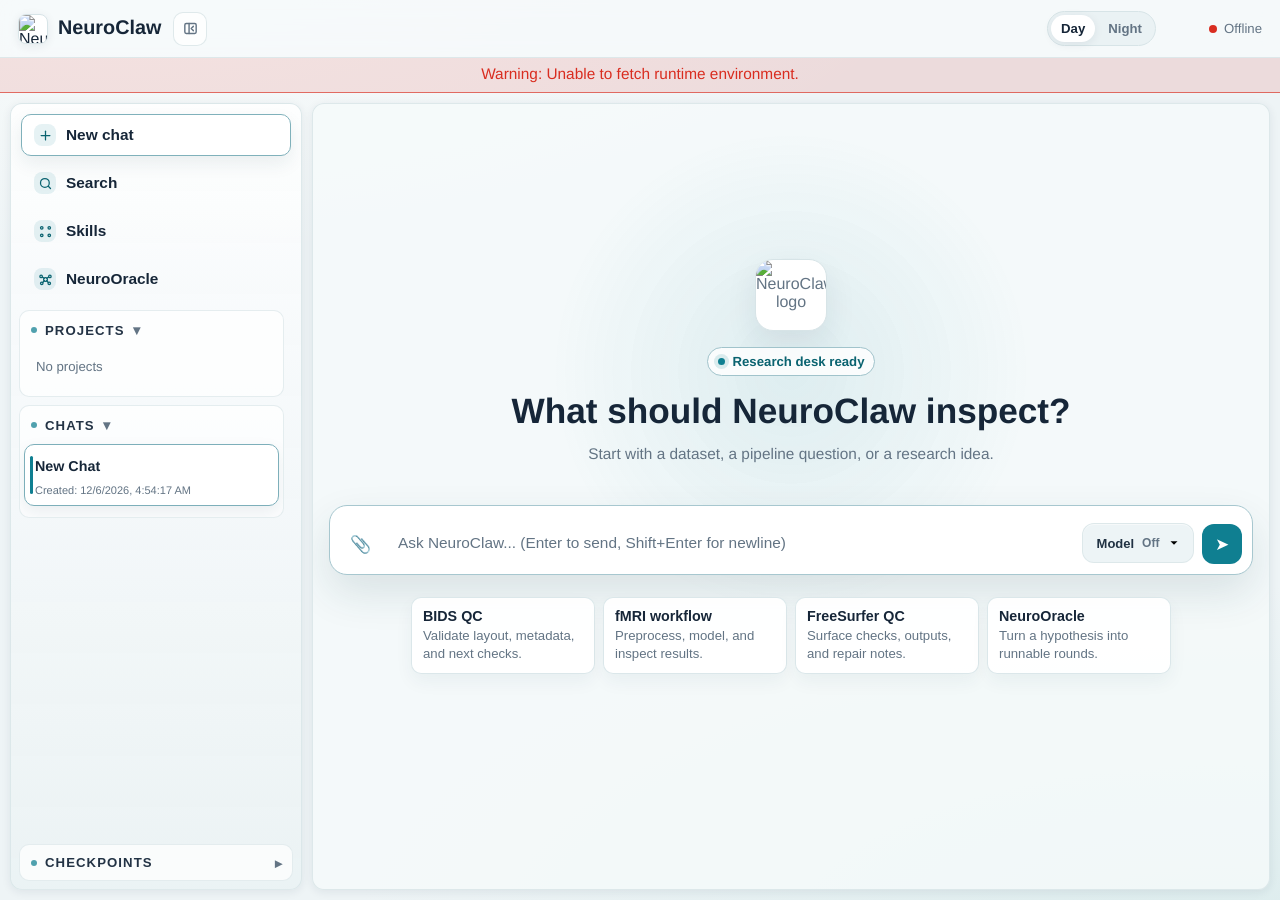
==== commit 7c68889d: "release of MacOS desktop" ====
--- a/core/web/static/index.html
+++ b/core/web/static/index.html
@@ -155,7 +155,7 @@
       pointer-events: none;
     }
     .model-trigger {
-      min-width: 112px;
+      min-width: 132px;
       max-width: 220px;
       height: 36px;
       border: 1px solid color-mix(in oklab, var(--border), transparent 28%);
@@ -171,6 +171,21 @@
       box-shadow: inset 0 1px 0 rgba(255, 255, 255, 0.52);
       transition: background var(--ease), border-color var(--ease), box-shadow var(--ease);
     }
+    .model-trigger.autoresearch-active {
+      background: color-mix(in oklab, var(--surface-soft), #f8f2da 34%);
+      border-color: color-mix(in oklab, #d8aa30, var(--border) 45%);
+    }
+    .model-trigger-autoresearch {
+      display: none;
+      width: 17px;
+      height: 17px;
+      flex-shrink: 0;
+      color: #6f7b88;
+    }
+    .model-trigger.autoresearch-active .model-trigger-autoresearch {
+      display: block;
+      color: #6f7b88;
+    }
     .model-trigger:hover,
     .model-trigger.open {
       background: var(--surface-elev);
@@ -206,7 +221,7 @@
       position: absolute;
       right: 0;
       bottom: calc(100% + 9px);
-      width: min(340px, calc(100vw - 40px));
+      width: min(360px, calc(100vw - 40px));
       max-height: 370px;
       overflow: hidden;
       border: 1px solid color-mix(in oklab, var(--border), transparent 8%);
@@ -224,6 +239,25 @@
       font-size: 12px;
       font-weight: 650;
     }
+    .model-menu-back {
+      width: 100%;
+      border: 0;
+      border-radius: 10px;
+      background: transparent;
+      color: var(--text-muted);
+      display: flex;
+      align-items: center;
+      gap: 8px;
+      padding: 8px 9px;
+      text-align: left;
+      cursor: pointer;
+      font-size: 12px;
+      font-weight: 650;
+    }
+    .model-menu-back:hover {
+      background: color-mix(in oklab, var(--surface-soft), transparent 12%);
+      color: var(--text);
+    }
     .model-menu-list {
       display: grid;
       gap: 2px;
@@ -231,7 +265,8 @@
       overflow-y: auto;
       padding-right: 2px;
     }
-    .model-menu-item {
+    .model-menu-item,
+    .model-menu-route {
       width: 100%;
       border: 0;
       border-radius: 10px;
@@ -246,7 +281,8 @@
       cursor: pointer;
     }
     .model-menu-item:hover,
-    .model-menu-item.active {
+    .model-menu-item.active,
+    .model-menu-route:hover {
       background: color-mix(in oklab, var(--surface-soft), transparent 12%);
     }
     .model-menu-name {
@@ -256,6 +292,9 @@
       white-space: nowrap;
       font-size: 14px;
       font-weight: 650;
+      display: flex;
+      align-items: center;
+      gap: 8px;
     }
     .model-menu-sub {
       margin-top: 2px;
@@ -267,6 +306,17 @@
       font-size: 16px;
       min-width: 18px;
       text-align: center;
+    }
+    .model-menu-chevron {
+      color: var(--text-muted);
+      font-size: 22px;
+      line-height: 1;
+    }
+    .model-menu-autoresearch-icon {
+      width: 19px;
+      height: 19px;
+      color: #6f7b88;
+      flex-shrink: 0;
     }
 
     .spacer { flex: 1; }
@@ -1493,34 +1543,55 @@
     }
     .settings-actions {
       display: flex;
-      align-items: center;
+      align-items: flex-start;
       gap: 10px;
       margin-top: 18px;
     }
     .settings-save {
+      flex: 0 0 132px;
+      width: 132px;
+      height: 48px;
       border: 0;
       border-radius: 10px;
       background: var(--accent);
       color: #fff;
-      padding: 10px 14px;
+      padding: 0 14px;
       font-weight: 760;
+      line-height: 1;
+      white-space: nowrap;
+      display: inline-flex;
+      align-items: center;
+      justify-content: center;
       cursor: pointer;
       box-shadow: 0 10px 18px color-mix(in oklab, var(--accent), transparent 78%);
     }
     .settings-save:hover { background: var(--accent-strong); }
     .settings-restart {
+      flex: 0 0 132px;
+      width: 132px;
+      height: 48px;
       border: 1px solid var(--border);
       border-radius: 10px;
       background: var(--surface);
       color: var(--text);
-      padding: 10px 14px;
+      padding: 0 14px;
       font-weight: 760;
+      line-height: 1;
+      white-space: nowrap;
+      display: inline-flex;
+      align-items: center;
+      justify-content: center;
       cursor: pointer;
     }
     .settings-restart:hover { background: var(--surface-soft); }
     .settings-status {
+      flex: 1 1 auto;
+      min-width: 0;
+      padding-top: 8px;
       color: var(--text-muted);
       font-size: 12px;
+      line-height: 1.35;
+      overflow-wrap: anywhere;
     }
     .settings-readonly {
       color: var(--text-muted);
@@ -2321,7 +2392,7 @@
 <div id="app">
   <header>
     <div class="brand">
-      <img class="brand-logo" src="/materials/logo.png" alt="NeuroClaw logo">
+      <img class="brand-logo" src="/static/logo.png" alt="NeuroClaw logo">
       <div class="brand-name">NeuroClaw</div>
     </div>
     <button class="sidebar-toggle" id="sidebar-toggle" type="button" title="Collapse sidebar" aria-label="Collapse sidebar" aria-expanded="true">
@@ -2484,7 +2555,7 @@
 
       <div id="messages">
         <div id="welcome">
-          <img class="welcome-logo" src="/materials/logo.png" alt="NeuroClaw logo">
+          <img class="welcome-logo" src="/static/logo.png" alt="NeuroClaw logo">
           <div class="start-kicker">Research desk ready</div>
           <h2>What should NeuroClaw inspect?</h2>
           <p>Start with a dataset, a pipeline question, or a research idea.</p>
@@ -2500,6 +2571,7 @@
           <div class="model-badge">
             <span id="model-label">Model</span>
             <button id="model-menu-btn" class="model-trigger" type="button" aria-haspopup="listbox" aria-expanded="false" title="Select model">
+              <svg class="model-trigger-autoresearch" viewBox="0 0 24 24" aria-hidden="true"><circle cx="12" cy="12" r="2.2" fill="currentColor"/><path d="M17.8 6.3A7.5 7.5 0 0 0 4.7 12" fill="none" stroke="currentColor" stroke-width="2" stroke-linecap="round"/><path d="M6.2 17.7A7.5 7.5 0 0 0 19.3 12" fill="none" stroke="currentColor" stroke-width="2" stroke-linecap="round"/><path d="M17.8 3.6v2.9h-3" fill="none" stroke="currentColor" stroke-width="2" stroke-linecap="round" stroke-linejoin="round"/><path d="M6.2 20.4v-2.9h3" fill="none" stroke="currentColor" stroke-width="2" stroke-linecap="round" stroke-linejoin="round"/></svg>
               <span class="model-trigger-main" id="model-trigger-main">Model</span>
               <span class="model-trigger-meta" id="model-trigger-meta">Ready</span>
               <svg class="model-trigger-caret" viewBox="0 0 24 24" aria-hidden="true"><path d="m6 9 6 6 6-6"/></svg>
@@ -2667,6 +2739,19 @@
   const TEXT_SCALE_MAX = 1.5;
   const TEXT_SCALE_STEP = 0.1;
   const TEXT_SCALE_DEFAULT = 1.1;
+  const AUTO_RESEARCH_MODE_OFF = 'off';
+  const AUTO_RESEARCH_MODE_ON = 'on';
+  const AUTO_RESEARCH_PROMPT = [
+    '[AutoResearch mode: ON]',
+    'Before doing substantive work, first confirm the research setup with the user.',
+    'Ask the user to confirm, modify, or provide these items:',
+    '1. Task definition: the objective, exact inputs, expected outputs, and success criteria.',
+    '2. Dataset location: where the data lives, where labels/metadata live, relevant file formats, and train/validation/test splits if applicable.',
+    '3. Preprocessing: whether preprocessing is needed, what has already been preprocessed, and which pipeline or checks should be used.',
+    '4. AutoResearch effort: light = 10 research loops, standard = 30 loops, deep = 50 loops, or a user-specified loop count.',
+    'Do not start the AutoResearch loop until the user confirms these items.',
+    'After confirmation, run the agreed loop count and report each loop with findings, decisions, and next actions.'
+  ].join('\n');
   const PROJECT_CHAT_PREVIEW_LIMIT = 5;
   const MAX_ATTACHMENT_FILE_BYTES = 15 * 1024 * 1024;
   const MAX_EMBED_CHARS = 12000;
@@ -2688,6 +2773,11 @@
     fslDir: '',
     language: 'English',
     proxyUrl: 'http://127.0.0.1:7897',
+    llmProvider: 'openai',
+    llmModel: 'gpt-5.5',
+    llmBaseUrl: 'https://api.openai.com/v1',
+    llmApiKey: '',
+    llmApiKeyEnv: 'OPENAI_API_KEY',
     repoRoot: 'C:\\Users\\45846\\Documents\\Code\\neuroclaw',
   };
   const DEFAULT_LOCAL_SETTINGS = {
@@ -2736,6 +2826,19 @@
         { key: 'host', scope: 'desktop', label: 'Backend host', desc: 'Local host address used by the embedded client.', type: 'text' },
         { key: 'port', scope: 'desktop', label: 'Backend port', desc: 'Local backend port. Current ROG setup uses 7080.', type: 'number' },
         { key: 'proxyUrl', scope: 'desktop', label: 'Download proxy', desc: 'Proxy used by backend downloads, for example http://127.0.0.1:7897.', type: 'text' },
+      ],
+    },
+    {
+      id: 'llm',
+      group: 'Runtime',
+      title: 'LLM Backend',
+      note: 'These values configure the model endpoint used by the local NeuroClaw backend.',
+      rows: [
+        { key: 'llmProvider', scope: 'desktop', label: 'LLM provider', desc: 'Provider adapter used by the backend.', type: 'select', options: ['openai', 'deepseek', 'qwen', 'openrouter', 'anthropic', 'ollama', 'llamacpp'] },
+        { key: 'llmModel', scope: 'desktop', label: 'LLM model', desc: 'Model name sent to the provider endpoint.', type: 'text' },
+        { key: 'llmBaseUrl', scope: 'desktop', label: 'LLM base URL', desc: 'OpenAI-compatible API address, for example https://api.openai.com/v1 or a local proxy.', type: 'text' },
+        { key: 'llmApiKey', scope: 'desktop', label: 'LLM API key', desc: 'Stored locally in the desktop config and passed only to the local backend process.', type: 'password' },
+        { key: 'llmApiKeyEnv', scope: 'desktop', label: 'API key env var', desc: 'Optional environment variable name used by the backend when API key is blank.', type: 'text' },
       ],
     },
     {
@@ -2810,6 +2913,8 @@
     activeModelProvider: '',
     activeModel: '',
     modelMenuOpen: false,
+    modelMenuPanel: 'root',
+    autoResearchMode: AUTO_RESEARCH_MODE_OFF,
     settingsSection: 'general',
     settingsSearch: '',
     desktopConfig: { ...DEFAULT_DESKTOP_CONFIG },
@@ -2823,7 +2928,7 @@
     neurooracleFrameLoaded: false,
   };
 
-  const ASSISTANT_AVATAR_SRC = '/materials/logo.png';
+  const ASSISTANT_AVATAR_SRC = '/static/logo.png';
   const USER_AVATAR_OPTIONS = [
     { id: 'brainy', name: 'Brainy', emoji: '🧠', bg: '#d9ecff' },
     { id: 'cat', name: 'Cat', emoji: '🐱', bg: '#ffe7c4' },
@@ -2963,7 +3068,7 @@
     'Search settings': '搜索设置',
     'Desktop Settings': '桌面设置',
     'Settings': '设置',
-    'Configure the Windows desktop runtime, local dependency paths, and common software preferences.': '配置 Windows 桌面运行时、本地依赖路径和常用软件偏好。',
+    'Configure the desktop runtime, local dependency paths, LLM backend, and common software preferences.': '配置桌面运行时、本地依赖路径、LLM 后端和常用软件偏好。',
     'Save settings': '保存设置',
     'Restart now': '立即重启',
     'Restart is only available in the desktop app.': '重启功能仅在桌面应用中可用。',
@@ -2991,6 +3096,8 @@
     'Agent runtime': 'Agent 运行方式',
     'Choose how the desktop app starts the local backend.': '选择桌面应用如何启动本地后端。',
     'Built-in Python': '内置 Python',
+    'Conda environment': 'Conda 环境',
+    'Custom Python': '指定 Python',
     'Custom python.exe': '指定 python.exe',
     'bundled': '内置 Python',
     'conda': 'Windows 原生 + conda',
@@ -3015,6 +3122,25 @@
     'Local host address used by the embedded client.': '嵌入式客户端使用的本地主机地址。',
     'Backend port': '后端端口',
     'Local backend port. Current ROG setup uses 7080.': '本地后端端口。当前 ROG 配置使用 7080。',
+    'Download proxy': '下载代理',
+    'Proxy used by backend downloads, for example http://127.0.0.1:7897.': '后端下载使用的代理，例如 http://127.0.0.1:7897。',
+    'LLM Backend': 'LLM 后端',
+    'These values configure the model endpoint used by the local NeuroClaw backend.': '这些值用于配置本地 NeuroClaw 后端调用的模型接口。',
+    'LLM provider': 'LLM 提供方',
+    'Provider adapter used by the backend.': '后端使用的提供方适配器。',
+    'OpenAI-compatible': 'OpenAI 兼容',
+    'Qwen / DashScope': 'Qwen / DashScope',
+    'Anthropic': 'Anthropic',
+    'Ollama': 'Ollama',
+    'llama.cpp': 'llama.cpp',
+    'LLM model': 'LLM 模型',
+    'Model name sent to the provider endpoint.': '发送给提供方接口的模型名称。',
+    'LLM base URL': 'LLM 接口地址',
+    'OpenAI-compatible API address, for example https://api.openai.com/v1 or a local proxy.': 'OpenAI 兼容 API 地址，例如 https://api.openai.com/v1 或本地代理。',
+    'LLM API key': 'LLM API Key',
+    'Stored locally in the desktop config and passed only to the local backend process.': '保存在本地桌面配置中，仅传给本地后端进程。',
+    'API key env var': 'API Key 环境变量',
+    'Optional environment variable name used by the backend when API key is blank.': 'API Key 留空时，后端读取的可选环境变量名。',
     'Toolchains': '工具链',
     'Optional paths for neuroimaging and analysis tools. Leave blank until a workflow needs them.': '神经影像和分析工具的可选路径。工作流需要时再填写。',
     'FSL installation root passed to the backend process.': '传递给后端进程的 FSL 安装根目录。',
@@ -3050,13 +3176,19 @@
     'Log folder': '日志文件夹',
     'Desktop launcher logs.': '桌面启动器日志。',
     'No settings match this search.': '没有匹配的设置。',
-    'Saved. Interface changes apply now; backend runtime paths apply next launch.': '已保存。界面设置立即生效；后端运行路径下次启动生效。',
+    'Saved. Interface changes apply now; backend runtime and LLM settings apply next launch.': '已保存。界面设置立即生效；后端运行和 LLM 设置下次启动生效。',
     'Saved local settings, but desktop config failed:': '本地设置已保存，但桌面配置保存失败：',
     'Saved locally. Desktop launcher config is available inside the Electron app.': '已保存到本地。桌面启动配置需要在 Electron 应用中使用。',
     'Chat request failed': '对话请求失败',
     'Network error': '网络错误',
     'Models': '模型',
     'Model': '模型',
+    'Back': '返回',
+    'AutoResearch': 'AutoResearch',
+    'On': '开启',
+    'Off': '关闭',
+    'Confirm setup, then run research loops': '先确认设置，再运行研究循环',
+    'Standard chat without research loops': '不运行研究循环的标准对话',
     'Offline': '离线',
     'No models available.': '暂无可用模型。',
     'Model unavailable': '模型不可用',
@@ -3181,7 +3313,7 @@
     setPlaceholder('#settings-search', 'Search settings');
     setText('#settings-page .page-eyebrow', 'Desktop Settings');
     setText('#settings-page .page-title', 'Settings');
-    setText('#settings-page .page-subtitle', 'Configure the Windows desktop runtime, local dependency paths, and common software preferences.');
+    setText('#settings-page .page-subtitle', 'Configure the desktop runtime, local dependency paths, LLM backend, and common software preferences.');
     setText('#settings-save-btn', 'Save settings');
     setText('#settings-restart-btn', 'Restart now');
 
@@ -3235,20 +3367,38 @@
     }
   }
 
+  function autoResearchIcon(className = 'model-menu-autoresearch-icon') {
+    return `<svg class="${escapeAttr(className)}" viewBox="0 0 24 24" aria-hidden="true"><circle cx="12" cy="12" r="2.2" fill="currentColor"/><path d="M17.8 6.3A7.5 7.5 0 0 0 4.7 12" fill="none" stroke="currentColor" stroke-width="2" stroke-linecap="round"/><path d="M6.2 17.7A7.5 7.5 0 0 0 19.3 12" fill="none" stroke="currentColor" stroke-width="2" stroke-linecap="round"/><path d="M17.8 3.6v2.9h-3" fill="none" stroke="currentColor" stroke-width="2" stroke-linecap="round" stroke-linejoin="round"/><path d="M6.2 20.4v-2.9h3" fill="none" stroke="currentColor" stroke-width="2" stroke-linecap="round" stroke-linejoin="round"/></svg>`;
+  }
+
+  function isAutoResearchActive() {
+    return state.autoResearchMode === AUTO_RESEARCH_MODE_ON;
+  }
+
+  function autoResearchLabel(mode = state.autoResearchMode) {
+    return mode === AUTO_RESEARCH_MODE_ON ? 'On' : 'Off';
+  }
+
   function syncModelTrigger() {
     const choice = currentModelChoice();
     const model = String(choice.model || '').trim();
     const provider = String(choice.provider || '').trim();
     if (modelTriggerMainEl) modelTriggerMainEl.textContent = compactModelName(model);
-    if (modelTriggerMetaEl) modelTriggerMetaEl.textContent = provider || 'Model';
+    if (modelTriggerMetaEl) modelTriggerMetaEl.textContent = isAutoResearchActive() ? tr('On') : tr('Off');
     if (modelMenuBtn) {
       modelMenuBtn.disabled = !model || modelSelect.disabled;
-      modelMenuBtn.title = model ? `${provider ? provider + ' / ' : ''}${model}` : tr('Model unavailable');
+      modelMenuBtn.classList.toggle('autoresearch-active', isAutoResearchActive());
+      modelMenuBtn.title = model
+        ? `${provider ? provider + ' / ' : ''}${model} · ${tr('AutoResearch')}: ${tr(autoResearchLabel())}`
+        : tr('Model unavailable');
     }
   }
 
   function setModelMenuOpen(open) {
     state.modelMenuOpen = Boolean(open) && !modelSelect.disabled;
+    if (state.modelMenuOpen && !['root', 'models', 'autoresearch'].includes(state.modelMenuPanel)) {
+      state.modelMenuPanel = 'root';
+    }
     if (modelMenuEl) modelMenuEl.classList.toggle('open', state.modelMenuOpen);
     if (modelMenuBtn) {
       modelMenuBtn.classList.toggle('open', state.modelMenuOpen);
@@ -3259,12 +3409,68 @@
   function renderModelMenu() {
     if (!modelMenuEl) return;
     const items = Array.isArray(state.availableModels) ? state.availableModels : [];
+    const current = currentModelChoice();
+    const currentModel = String(current.model || '').trim();
+    const currentProvider = String(current.provider || '').trim();
+
+    if (state.modelMenuPanel === 'root') {
+      modelMenuEl.innerHTML = `
+        <div class="model-menu-list">
+          <button class="model-menu-route" type="button" data-model-panel="models">
+            <span>
+              <span class="model-menu-name">${escapeHtml(compactModelName(currentModel))}</span>
+              <span class="model-menu-sub">${escapeHtml(currentProvider || tr('Model'))} / ${escapeHtml(currentModel || tr('Model unavailable'))}</span>
+            </span>
+            <span class="model-menu-chevron">›</span>
+          </button>
+          <button class="model-menu-route" type="button" data-model-panel="autoresearch">
+            <span>
+              <span class="model-menu-name">${isAutoResearchActive() ? autoResearchIcon() : ''}${escapeHtml(tr('AutoResearch'))}</span>
+              <span class="model-menu-sub">${escapeHtml(tr(isAutoResearchActive() ? 'Confirm setup, then run research loops' : 'Standard chat without research loops'))}</span>
+            </span>
+            <span class="model-menu-chevron">›</span>
+          </button>
+        </div>
+      `;
+      return;
+    }
+
+    if (state.modelMenuPanel === 'autoresearch') {
+      const options = [
+        { mode: AUTO_RESEARCH_MODE_OFF, label: 'Off', sub: 'Standard chat without research loops' },
+        { mode: AUTO_RESEARCH_MODE_ON, label: 'On', sub: 'Confirm setup, then run research loops' },
+      ];
+      modelMenuEl.innerHTML = `
+        <button class="model-menu-back" type="button" data-model-panel="root">‹ ${escapeHtml(tr('Back'))}</button>
+        <div class="model-menu-title">${escapeHtml(tr('AutoResearch'))}</div>
+        <div class="model-menu-list">
+          ${options.map(option => {
+            const active = state.autoResearchMode === option.mode;
+            return `
+              <button class="model-menu-item ${active ? 'active' : ''}" type="button" role="option" aria-selected="${active ? 'true' : 'false'}" data-autoresearch-mode="${escapeAttr(option.mode)}">
+                <span>
+                  <span class="model-menu-name">${option.mode === AUTO_RESEARCH_MODE_ON ? autoResearchIcon() : ''}${escapeHtml(tr(option.label))}</span>
+                  <span class="model-menu-sub">${escapeHtml(tr(option.sub))}</span>
+                </span>
+                <span class="model-menu-check">${active ? '✓' : ''}</span>
+              </button>
+            `;
+          }).join('')}
+        </div>
+      `;
+      return;
+    }
+
     if (!items.length) {
-      modelMenuEl.innerHTML = `<div class="model-menu-title">${escapeHtml(tr('Models'))}</div><div class="skill-empty-state">${escapeHtml(tr('No models available.'))}</div>`;
+      modelMenuEl.innerHTML = `
+        <button class="model-menu-back" type="button" data-model-panel="root">‹ ${escapeHtml(tr('Back'))}</button>
+        <div class="model-menu-title">${escapeHtml(tr('Models'))}</div>
+        <div class="skill-empty-state">${escapeHtml(tr('No models available.'))}</div>
+      `;
       return;
     }
-    const current = currentModelChoice();
     modelMenuEl.innerHTML = `
+      <button class="model-menu-back" type="button" data-model-panel="root">‹ ${escapeHtml(tr('Back'))}</button>
       <div class="model-menu-title">${escapeHtml(tr('Models'))}</div>
       <div class="model-menu-list">
         ${items.map(item => {
@@ -3469,6 +3675,7 @@
       theme: state.theme,
       textScale: state.textScale,
       sidebarCollapsed: state.sidebarCollapsed,
+      autoResearchMode: state.autoResearchMode,
     }));
   }
 
@@ -3517,6 +3724,11 @@
         if (parsed && typeof parsed.sidebarCollapsed === 'boolean') {
           state.sidebarCollapsed = parsed.sidebarCollapsed;
         }
+        if (parsed && (parsed.autoResearchMode === AUTO_RESEARCH_MODE_ON || parsed.autoResearchMode === AUTO_RESEARCH_MODE_OFF)) {
+          state.autoResearchMode = parsed.autoResearchMode;
+        } else if (parsed && parsed.autoResearchMode === 'high') {
+          state.autoResearchMode = AUTO_RESEARCH_MODE_ON;
+        }
       }
     } catch (_e) {}
 
@@ -3604,8 +3816,20 @@
     if (row.key === 'runtimeMode') {
       const labels = {
         bundled: 'Built-in Python',
-        conda: 'Windows native + conda',
-        python: 'Custom python.exe',
+        conda: 'Conda environment',
+        python: 'Custom Python',
+      };
+      return labels[String(option)] || String(option);
+    }
+    if (row.key === 'llmProvider') {
+      const labels = {
+        openai: 'OpenAI-compatible',
+        deepseek: 'DeepSeek',
+        qwen: 'Qwen / DashScope',
+        openrouter: 'OpenRouter',
+        anthropic: 'Anthropic',
+        ollama: 'Ollama',
+        llamacpp: 'llama.cpp',
       };
       return labels[String(option)] || String(option);
     }
@@ -3636,9 +3860,10 @@
       const active = Boolean(value);
       return `<button class="settings-toggle${active ? ' active' : ''}" type="button" role="switch" aria-checked="${active ? 'true' : 'false'}" ${common}></button>`;
     }
-    const inputType = row.type === 'number' ? 'number' : 'text';
+    const inputType = row.type === 'number' ? 'number' : row.type === 'password' ? 'password' : 'text';
     const pathClass = row.path ? ' settings-path' : '';
-    return `<input class="settings-control${pathClass}" type="${inputType}" value="${escapeAttr(value)}" ${common}>`;
+    const sensitiveAttrs = row.type === 'password' ? ' autocomplete="off" spellcheck="false"' : '';
+    return `<input class="settings-control${pathClass}" type="${inputType}" value="${escapeAttr(value)}" ${common}${sensitiveAttrs}>`;
   }
 
   function rowMatchesSettingsSearch(row, section) {
@@ -3758,7 +3983,7 @@
         if (settingsRestartBtn && result && result.restartRequired) {
           settingsRestartBtn.hidden = false;
         }
-        setSettingsStatus(uiText('Saved. Interface changes apply now; backend runtime paths apply next launch.', '已保存。界面设置立即生效；后端运行路径下次启动生效。'));
+        setSettingsStatus(uiText('Saved. Interface changes apply now; backend runtime and LLM settings apply next launch.', '已保存。界面设置立即生效；后端运行和 LLM 设置下次启动生效。'));
       } catch (err) {
         setSettingsStatus(`${uiText('Saved local settings, but desktop config failed:', '本地设置已保存，但桌面配置保存失败：')} ${err && err.message ? err.message : err}`, true);
       }
@@ -4891,6 +5116,16 @@
     }
   }
 
+  function finishRequestUi() {
+    state.waiting = false;
+    state.waitingSessionId = null;
+    removeTypingIndicator();
+    inputEl.disabled = false;
+    setSendButtonMode('send');
+    state.requestController = null;
+    setStatus('connected', tr('Ready'));
+  }
+
   function upsertExecutionIndicator(commandText, startedAt) {
     let el = document.getElementById('execution-indicator');
     const label = String(commandText || '').trim() || uiText('Running', '执行中');
@@ -5009,7 +5244,8 @@
 
     const skillText = buildSkillInstruction(selectedSkills);
     const attachmentText = await buildAttachmentText(state.pendingFiles);
-    const finalText = [text, skillText, attachmentText].filter(Boolean).join('\n\n').trim() || 'Please analyze the provided context.';
+    const modeText = isAutoResearchActive() ? AUTO_RESEARCH_PROMPT : '';
+    const finalText = [text, modeText, skillText, attachmentText].filter(Boolean).join('\n\n').trim() || 'Please analyze the provided context.';
     const displayText = text || (hasFiles ? tr('Uploaded files') : tr('Use selected skills'));
     const userMsgTime = nowISO();
 
@@ -5054,7 +5290,7 @@
         }),
       });
       const data = await resp.json();
-      removeTypingIndicator();
+      finishRequestUi();
 
       if (!resp.ok || data.type === 'error') {
         showError(data.message || tr('Chat request failed'));
@@ -5089,17 +5325,12 @@
         loadCheckpoints();
       }
     } catch (err) {
-      removeTypingIndicator();
+      finishRequestUi();
       if (!(err && err.name === 'AbortError')) {
         showError((err && err.message) ? err.message : tr('Network error'));
       }
     } finally {
-      state.waiting = false;
-      state.waitingSessionId = null;
-      inputEl.disabled = false;
-      setSendButtonMode('send');
-      state.requestController = null;
-      setStatus('connected', tr('Ready'));
+      finishRequestUi();
       inputEl.focus();
       scrollToBottom();
     }
@@ -5146,7 +5377,7 @@
         body: JSON.stringify({ message: promptText, history: priorHistory, selected_skills: [] }),
       });
       const data = await resp.json();
-      removeTypingIndicator();
+      finishRequestUi();
       if (!resp.ok || data.type === 'error') {
         showError(data.message || tr('Chat request failed'));
       } else {
@@ -5168,17 +5399,12 @@
         renderActiveSession();
       }
     } catch (err) {
-      removeTypingIndicator();
+      finishRequestUi();
       if (!(err && err.name === 'AbortError')) {
         showError((err && err.message) ? err.message : tr('Network error'));
       }
     } finally {
-      state.waiting = false;
-      state.waitingSessionId = null;
-      inputEl.disabled = false;
-      setSendButtonMode('send');
-      state.requestController = null;
-      setStatus('connected', tr('Ready'));
+      finishRequestUi();
       inputEl.focus();
       scrollToBottom();
     }
@@ -5190,13 +5416,7 @@
         state.requestController.abort();
       } catch (_e) {}
     }
-    removeTypingIndicator();
-    state.waiting = false;
-    state.waitingSessionId = null;
-    inputEl.disabled = false;
-    setSendButtonMode('send');
-    state.requestController = null;
-    setStatus('connected', tr('Ready'));
+    finishRequestUi();
     inputEl.focus();
   }
 
@@ -6148,11 +6368,39 @@
     modelMenuBtn.addEventListener('click', (e) => {
       e.preventDefault();
       e.stopPropagation();
+      if (!state.modelMenuOpen) state.modelMenuPanel = 'root';
       renderModelMenu();
       setModelMenuOpen(!state.modelMenuOpen);
     });
 
     modelMenuEl.addEventListener('click', async (e) => {
+      const panelBtn = e.target.closest('[data-model-panel]');
+      if (panelBtn) {
+        e.preventDefault();
+        e.stopPropagation();
+        const panel = panelBtn.dataset.modelPanel;
+        if (['root', 'models', 'autoresearch'].includes(panel)) {
+          state.modelMenuPanel = panel;
+          renderModelMenu();
+        }
+        return;
+      }
+
+      const modeBtn = e.target.closest('[data-autoresearch-mode]');
+      if (modeBtn) {
+        e.preventDefault();
+        e.stopPropagation();
+        const mode = modeBtn.dataset.autoresearchMode === AUTO_RESEARCH_MODE_ON
+          ? AUTO_RESEARCH_MODE_ON
+          : AUTO_RESEARCH_MODE_OFF;
+        state.autoResearchMode = mode;
+        savePrefs();
+        syncModelTrigger();
+        renderModelMenu();
+        setModelMenuOpen(false);
+        return;
+      }
+
       const item = e.target.closest('[data-model-provider][data-model-name]');
       if (!item) return;
       e.preventDefault();
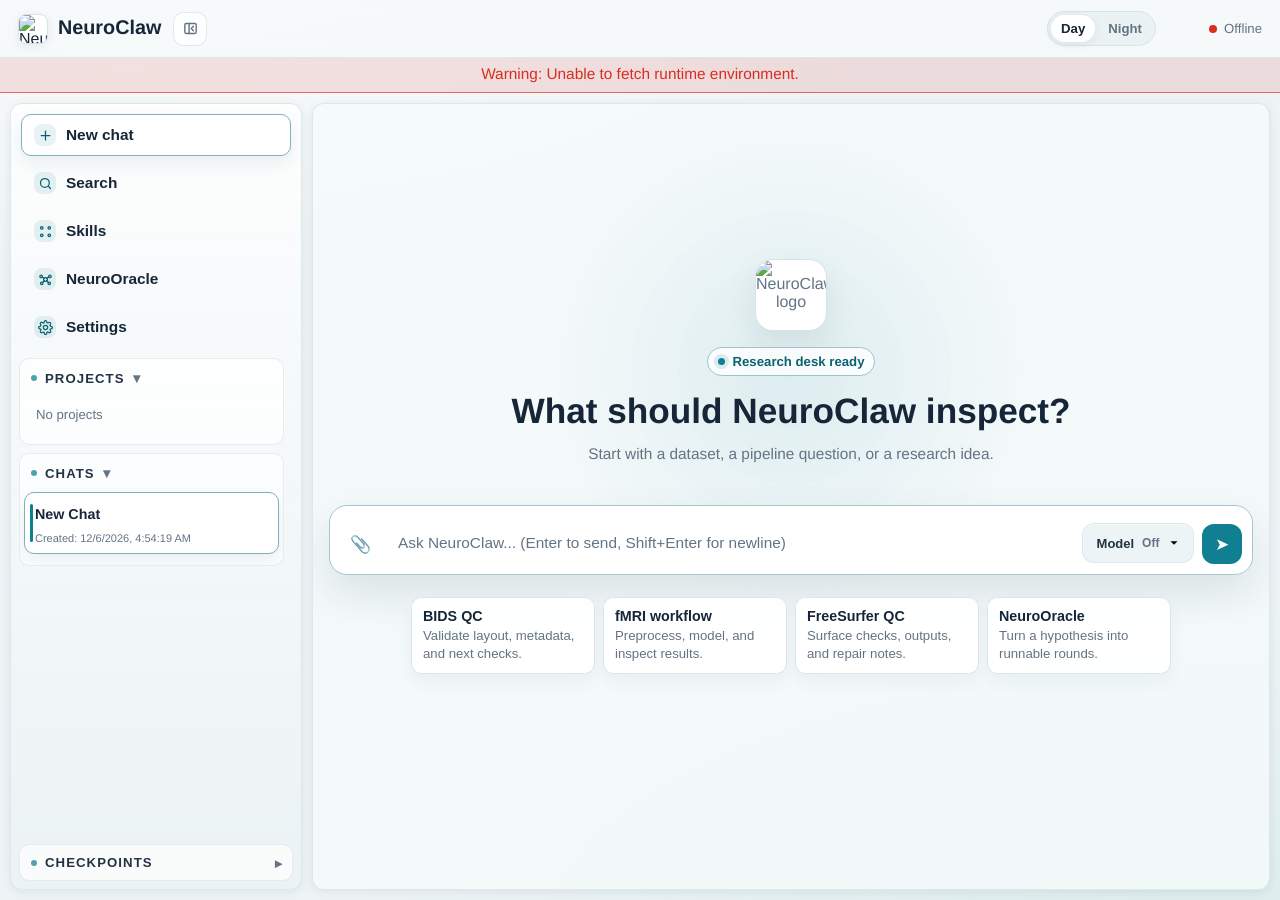
==== commit 45c75101: "fix(desktop): use bundled runtime by default" ====
--- a/core/web/static/index.html
+++ b/core/web/static/index.html
@@ -1508,6 +1508,28 @@
     .settings-control:focus {
       border-color: color-mix(in oklab, var(--accent), var(--border) 45%);
       box-shadow: 0 0 0 3px color-mix(in oklab, var(--accent), transparent 88%);
+    }
+    .settings-combo {
+      display: grid;
+      grid-template-columns: minmax(0, 1fr) auto;
+      gap: 8px;
+      align-items: center;
+    }
+    .settings-detect {
+      border: 1px solid color-mix(in oklab, var(--border), transparent 15%);
+      border-radius: 8px;
+      background: var(--surface);
+      color: var(--text);
+      padding: 9px 12px;
+      font-size: 13px;
+      font-weight: 700;
+      white-space: nowrap;
+      cursor: pointer;
+    }
+    .settings-detect:hover { background: var(--surface-soft); }
+    .settings-detect:disabled {
+      cursor: default;
+      opacity: 0.65;
     }
     .settings-path {
       font-family: var(--mono);
@@ -2429,6 +2451,10 @@
         <button class="primary-nav-btn" id="nav-neurooracle" data-view-button="neurooracle" type="button">
           <span class="primary-nav-icon" aria-hidden="true"><svg viewBox="0 0 24 24"><circle cx="12" cy="12" r="3"/><circle cx="5" cy="7" r="2"/><circle cx="19" cy="7" r="2"/><circle cx="6" cy="18" r="2"/><circle cx="18" cy="18" r="2"/><path d="M7 8.2 10 10"/><path d="m14 10 3-1.8"/><path d="m10.2 14-2.7 2.7"/><path d="m13.8 14 2.7 2.7"/></svg></span>
           <span>NeuroOracle</span>
+        </button>
+        <button class="primary-nav-btn" id="nav-settings" data-view-button="settings" type="button">
+          <span class="primary-nav-icon" aria-hidden="true"><svg viewBox="0 0 24 24"><path d="M12 15.5a3.5 3.5 0 1 0 0-7 3.5 3.5 0 0 0 0 7z"/><path d="M19.4 15a1.7 1.7 0 0 0 .34 1.88l.04.04a2 2 0 0 1-2.83 2.83l-.04-.04A1.7 1.7 0 0 0 15 19.4a1.7 1.7 0 0 0-1 1.55V21a2 2 0 0 1-4 0v-.05a1.7 1.7 0 0 0-1-1.55 1.7 1.7 0 0 0-1.88.34l-.04.04a2 2 0 0 1-2.83-2.83l.04-.04A1.7 1.7 0 0 0 4.6 15a1.7 1.7 0 0 0-1.55-1H3a2 2 0 0 1 0-4h.05A1.7 1.7 0 0 0 4.6 9a1.7 1.7 0 0 0-.34-1.88l-.04-.04a2 2 0 0 1 2.83-2.83l.04.04A1.7 1.7 0 0 0 9 4.6a1.7 1.7 0 0 0 1-1.55V3a2 2 0 0 1 4 0v.05a1.7 1.7 0 0 0 1 1.55 1.7 1.7 0 0 0 1.88-.34l.04-.04a2 2 0 0 1 2.83 2.83l-.04.04A1.7 1.7 0 0 0 19.4 9a1.7 1.7 0 0 0 1.55 1H21a2 2 0 0 1 0 4h-.05A1.7 1.7 0 0 0 19.4 15z"/></svg></span>
+          <span>Settings</span>
         </button>
       </nav>
 
@@ -2766,10 +2792,11 @@
   const DEFAULT_DESKTOP_CONFIG = {
     host: '127.0.0.1',
     port: 7080,
-    runtimeMode: 'conda',
-    pythonExe: 'C:\\Users\\45846\\anaconda3\\envs\\neuroclaw\\python.exe',
-    condaExe: 'C:\\Users\\45846\\anaconda3\\Scripts\\conda.exe',
+    runtimeMode: 'bundled',
+    pythonExe: '',
+    condaExe: '',
     condaEnv: 'neuroclaw',
+    localPythonExe: '',
     fslDir: '',
     language: 'English',
     proxyUrl: 'http://127.0.0.1:7897',
@@ -2778,7 +2805,7 @@
     llmBaseUrl: 'https://api.openai.com/v1',
     llmApiKey: '',
     llmApiKeyEnv: 'OPENAI_API_KEY',
-    repoRoot: 'C:\\Users\\45846\\Documents\\Code\\neuroclaw',
+    repoRoot: '',
   };
   const DEFAULT_LOCAL_SETTINGS = {
     defaultShell: 'PowerShell',
@@ -2808,7 +2835,6 @@
       rows: [
         { key: 'language', scope: 'desktop', label: 'Language', desc: 'Interface and backend language preference.', type: 'select', options: ['System default', 'English', 'Simplified Chinese'] },
         { key: 'textScale', scope: 'local', label: 'Text size', desc: 'Scale interface text without using browser zoom.', type: 'textScale' },
-        { key: 'runtimeMode', scope: 'desktop', label: 'Agent runtime', desc: 'Choose how the desktop app starts the local backend.', type: 'select', options: ['bundled', 'conda', 'python'] },
         { key: 'defaultShell', scope: 'local', label: 'Integrated terminal shell', desc: 'Preferred shell for commands and copied run snippets.', type: 'select', options: ['PowerShell', 'cmd', 'Git Bash', 'WSL bash'] },
         { key: 'fileOpenTarget', scope: 'local', label: 'Default file opener', desc: 'Where folders, logs, and generated files should open by default.', type: 'select', options: ['VS Code', 'Explorer', 'System default'] },
       ],
@@ -2819,10 +2845,11 @@
       title: 'Desktop Runtime',
       note: 'These values are used by the Electron desktop launcher when it starts the local backend.',
       rows: [
-        { key: 'repoRoot', scope: 'desktop', label: 'NeuroClaw repo root', desc: 'Local source checkout used by the desktop app.', type: 'text', path: true },
-        { key: 'pythonExe', scope: 'desktop', label: 'Python executable', desc: 'Absolute path to python.exe when runtime mode is python.', type: 'text', path: true },
-        { key: 'condaExe', scope: 'desktop', label: 'Conda executable', desc: 'Absolute path to conda.exe.', type: 'text', path: true },
-        { key: 'condaEnv', scope: 'desktop', label: 'Conda environment', desc: 'Environment name used to launch NeuroClaw.', type: 'text' },
+        { key: 'runtimeMode', scope: 'desktop', label: 'Python runtime', desc: 'Packaged Windows and macOS apps start with Built-in Python by default.', type: 'select', options: ['bundled', 'conda', 'python'] },
+        { key: 'repoRoot', scope: 'desktop', label: 'NeuroClaw repo root', desc: 'Local source checkout used by the desktop app.', type: 'text', path: true, hideWhenPackaged: true },
+        { key: 'localPythonExe', scope: 'desktop', label: 'Custom Python executable', desc: 'Used only when Python runtime is Custom Python.', type: 'pythonSelect', path: true, whenRuntime: 'python' },
+        { key: 'condaExe', scope: 'desktop', label: 'Conda executable', desc: 'Absolute path to conda.exe.', type: 'text', path: true, whenRuntime: 'conda' },
+        { key: 'condaEnv', scope: 'desktop', label: 'Conda environment', desc: 'Environment name used to launch NeuroClaw.', type: 'text', whenRuntime: 'conda' },
         { key: 'host', scope: 'desktop', label: 'Backend host', desc: 'Local host address used by the embedded client.', type: 'text' },
         { key: 'port', scope: 'desktop', label: 'Backend port', desc: 'Local backend port. Current ROG setup uses 7080.', type: 'number' },
         { key: 'proxyUrl', scope: 'desktop', label: 'Download proxy', desc: 'Proxy used by backend downloads, for example http://127.0.0.1:7897.', type: 'text' },
@@ -2920,12 +2947,17 @@
     desktopConfig: { ...DEFAULT_DESKTOP_CONFIG },
     desktopConfigPath: '',
     desktopLogsPath: '',
+    desktopIsPackaged: false,
+    desktopPlatform: window.neuroclawDesktop && window.neuroclawDesktop.platform ? window.neuroclawDesktop.platform : '',
+    localPythonCandidates: [],
+    detectingLocalPython: false,
     localSettings: { ...DEFAULT_LOCAL_SETTINGS },
     settingsLoaded: false,
     neurooracleStatus: null,
     neurooracleUpdateStatus: null,
     neurooraclePoller: null,
     neurooracleFrameLoaded: false,
+    lastDesktopMenuAction: { action: '', at: 0 },
   };
 
   const ASSISTANT_AVATAR_SRC = '/static/logo.png';
@@ -3095,10 +3127,23 @@
     'Choose where the local agent is expected to run.': '选择本地 agent 预期运行的位置。',
     'Agent runtime': 'Agent 运行方式',
     'Choose how the desktop app starts the local backend.': '选择桌面应用如何启动本地后端。',
+    'Python runtime': 'Python 运行环境',
+    'Packaged Windows and macOS apps start with Built-in Python by default.': 'Windows 和 macOS 发布版默认使用内置 Python 启动。',
     'Built-in Python': '内置 Python',
     'Conda environment': 'Conda 环境',
     'Custom Python': '指定 Python',
     'Custom python.exe': '指定 python.exe',
+    'Local Python executable': '本地 Python 可执行文件',
+    'Optional local Python for advanced custom runs; packaged apps start with built-in Python first.': '用于高级自定义运行的可选本地 Python；发布版会优先使用内置 Python 启动。',
+    'Custom Python executable': '自定义 Python 可执行文件',
+    'Used only when Python runtime is Custom Python.': '仅在 Python 运行环境选择“指定 Python”时使用。',
+    'No local Python selected': '未选择本地 Python',
+    'Detect local Python': '检测本地 Python',
+    'Checking...': '正在检查...',
+    'Local Python detection is available in the desktop app.': '本地 Python 检测仅在桌面应用中可用。',
+    'local Python candidates found.': '个本地 Python 候选项已找到。',
+    'No local Python candidates found.': '未找到本地 Python 候选项。',
+    'Local Python detection failed:': '本地 Python 检测失败：',
     'bundled': '内置 Python',
     'conda': 'Windows 原生 + conda',
     'python': '指定 python.exe',
@@ -3261,6 +3306,7 @@
       ['nav-search', 'Search'],
       ['nav-skills', 'Skills'],
       ['nav-neurooracle', 'NeuroOracle'],
+      ['nav-settings', 'Settings'],
     ].forEach(([id, label]) => {
       const labelEl = document.querySelector(`#${id} span:last-child`);
       if (labelEl) labelEl.textContent = tr(label);
@@ -3791,6 +3837,8 @@
       }
       state.desktopConfigPath = result && result.configPath ? String(result.configPath) : '';
       state.desktopLogsPath = result && result.logsPath ? String(result.logsPath) : '';
+      state.desktopIsPackaged = Boolean(result && result.isPackaged);
+      state.desktopPlatform = result && result.platform ? String(result.platform) : state.desktopPlatform;
     } catch (err) {
       setSettingsStatus(`Could not read desktop config: ${err && err.message ? err.message : err}`, true);
     } finally {
@@ -3810,6 +3858,34 @@
     const source = row.scope === 'desktop' ? state.desktopConfig : state.localSettings;
     const value = source && Object.prototype.hasOwnProperty.call(source, row.key) ? source[row.key] : '';
     return value == null ? '' : value;
+  }
+
+  function isDesktopPackaged() {
+    return Boolean(state.desktopIsPackaged);
+  }
+
+  function selectedRuntimeMode() {
+    return String(state.desktopConfig.runtimeMode || DEFAULT_DESKTOP_CONFIG.runtimeMode || 'bundled');
+  }
+
+  function normalizeDesktopRuntimeSelection() {
+    if (selectedRuntimeMode() === 'python' && state.desktopConfig.localPythonExe) {
+      state.desktopConfig.pythonExe = state.desktopConfig.localPythonExe;
+    }
+  }
+
+  function settingOptions(row) {
+    const options = Array.isArray(row.options) ? [...row.options] : [];
+    if (row.key === 'runtimeMode' && isDesktopPackaged()) {
+      return options.filter(option => option !== 'conda');
+    }
+    return options;
+  }
+
+  function shouldRenderSettingsRow(row) {
+    if (row.hideWhenPackaged && isDesktopPackaged()) return false;
+    if (row.whenRuntime && selectedRuntimeMode() !== row.whenRuntime) return false;
+    return true;
   }
 
   function settingOptionLabel(row, option) {
@@ -3850,11 +3926,39 @@
       `;
     }
     if (row.type === 'select') {
-      const options = (row.options || []).map(option => {
+      const options = settingOptions(row).map(option => {
         const selected = String(option) === String(value) ? ' selected' : '';
         return `<option value="${escapeAttr(option)}"${selected}>${escapeHtml(tr(settingOptionLabel(row, option)))}</option>`;
       }).join('');
       return `<select class="settings-control" ${common}>${options}</select>`;
+    }
+    if (row.type === 'pythonSelect') {
+      const currentValue = String(value || '').trim();
+      const candidates = Array.isArray(state.localPythonCandidates) ? state.localPythonCandidates : [];
+      const seen = new Set();
+      const options = [];
+      if (!currentValue) {
+        options.push(`<option value="">${escapeHtml(tr('No local Python selected'))}</option>`);
+      } else {
+        seen.add(currentValue);
+        options.push(`<option value="${escapeAttr(currentValue)}" selected>${escapeHtml(currentValue)}</option>`);
+      }
+      for (const candidate of candidates) {
+        const candidatePath = String(candidate.path || '').trim();
+        if (!candidatePath || seen.has(candidatePath)) continue;
+        seen.add(candidatePath);
+        const selected = candidatePath === currentValue ? ' selected' : '';
+        const label = candidate.label || `${candidate.version || 'Python'} - ${candidatePath}`;
+        options.push(`<option value="${escapeAttr(candidatePath)}"${selected}>${escapeHtml(label)}</option>`);
+      }
+      const disabled = state.detectingLocalPython ? ' disabled' : '';
+      const buttonText = state.detectingLocalPython ? tr('Checking...') : tr('Detect local Python');
+      return `
+        <div class="settings-combo">
+          <select class="settings-control settings-path" ${common}>${options.join('')}</select>
+          <button class="settings-detect" type="button" data-settings-detect-python${disabled}>${escapeHtml(buttonText)}</button>
+        </div>
+      `;
     }
     if (row.type === 'toggle') {
       const active = Boolean(value);
@@ -3899,7 +4003,7 @@
       ? SETTINGS_SECTIONS
       : [active];
     const html = sectionsToRender.map(section => {
-      const rows = section.rows.filter(row => rowMatchesSettingsSearch(row, section));
+      const rows = section.rows.filter(row => shouldRenderSettingsRow(row) && rowMatchesSettingsSearch(row, section));
       if (!rows.length) return '';
       const body = rows.map(row => `
         <div class="settings-row">
@@ -3965,6 +4069,7 @@
         state.localSettings[key] = value;
       }
     });
+    normalizeDesktopRuntimeSelection();
   }
 
   async function saveSettings() {
@@ -3992,6 +4097,34 @@
     }
     renderSettings();
     applyLanguage(false);
+  }
+
+  async function detectLocalPythonsForSettings() {
+    if (!window.neuroclawDesktop || typeof window.neuroclawDesktop.detectLocalPythons !== 'function') {
+      setSettingsStatus(uiText('Local Python detection is available in the desktop app.', '本地 Python 检测仅在桌面应用中可用。'), true);
+      return;
+    }
+    state.detectingLocalPython = true;
+    renderSettings();
+    try {
+      const result = await window.neuroclawDesktop.detectLocalPythons();
+      state.localPythonCandidates = Array.isArray(result && result.candidates) ? result.candidates : [];
+      if (state.localPythonCandidates.length && !state.desktopConfig.localPythonExe) {
+        state.desktopConfig.localPythonExe = state.localPythonCandidates[0].path || '';
+      }
+      normalizeDesktopRuntimeSelection();
+      setSettingsStatus(
+        state.localPythonCandidates.length
+          ? `${state.localPythonCandidates.length} ${uiText('local Python candidates found.', '个本地 Python 候选项已找到。')}`
+          : uiText('No local Python candidates found.', '未找到本地 Python 候选项。'),
+        !state.localPythonCandidates.length,
+      );
+    } catch (err) {
+      setSettingsStatus(`${uiText('Local Python detection failed:', '本地 Python 检测失败：')} ${err && err.message ? err.message : err}`, true);
+    } finally {
+      state.detectingLocalPython = false;
+      renderSettings();
+    }
   }
 
   function clampTextScale(value) {
@@ -4279,6 +4412,26 @@
     return state.sessions.find(session => isCompletelyEmptyHomeSession(session)) || null;
   }
 
+  function cleanupEmptyActiveHomeSession() {
+    saveActiveDraft();
+    const session = getActiveSession();
+    if (!session || !isCompletelyEmptyHomeSession(session)) return false;
+    if (state.waiting || state.pendingFiles.length) return false;
+
+    state.sessions = state.sessions.filter(s => s.id !== session.id);
+    const fallback = getUnassignedSessions()[0] || state.sessions[0] || null;
+    state.activeSessionId = fallback ? fallback.id : null;
+    state.activeProjectId = fallback && isKnownProjectId(fallback.projectId) ? fallback.projectId : null;
+    state.selectedSkills = [];
+    state.editingMessageId = null;
+    state.openSessionMenuId = null;
+    state.menuPosition = null;
+    saveProjects();
+    saveSessions();
+    renderSidebarLists();
+    return true;
+  }
+
   function startFreshHomeSession(options = {}) {
     if (options.saveDraft !== false) saveActiveDraft();
     state.activeProjectId = null;
@@ -5487,8 +5640,15 @@
   }
 
   function setActiveView(view, opts = {}) {
-    state.activeView = ['skills', 'search', 'settings', 'neurooracle'].includes(view) ? view : 'chat';
+    const nextView = ['skills', 'search', 'settings', 'neurooracle'].includes(view) ? view : 'chat';
+    if (state.activeView === 'chat' && nextView !== 'chat') {
+      cleanupEmptyActiveHomeSession();
+    }
+    state.activeView = nextView;
     const isChat = state.activeView === 'chat';
+    if (isChat && !getActiveSession()) {
+      startFreshHomeSession({ saveDraft: false });
+    }
     if (messagesEl) messagesEl.hidden = !isChat;
     if (inputAreaEl) inputAreaEl.hidden = !isChat;
     if (skillsPageEl) skillsPageEl.hidden = state.activeView !== 'skills';
@@ -5794,17 +5954,30 @@
       applySidebarCollapsed();
     });
 
+    function handleDesktopMenuAction(action) {
+      const normalized = String(action || '');
+      const now = Date.now();
+      if (
+        state.lastDesktopMenuAction.action === normalized &&
+        now - state.lastDesktopMenuAction.at < 250
+      ) {
+        return;
+      }
+      state.lastDesktopMenuAction = { action: normalized, at: now };
+
+      if (normalized === 'open-settings') {
+        setActiveView('settings');
+        return;
+      }
+      if (normalized === 'new-chat') {
+        startNewChat();
+      }
+    }
+
     if (window.neuroclawDesktop && typeof window.neuroclawDesktop.onMenuAction === 'function') {
-      window.neuroclawDesktop.onMenuAction((action) => {
-        if (action === 'open-settings') {
-          setActiveView('settings');
-          return;
-        }
-        if (action === 'new-chat') {
-          startNewChat();
-        }
-      });
-    }
+      window.neuroclawDesktop.onMenuAction(handleDesktopMenuAction);
+    }
+    window.addEventListener('neuroclaw:menu-action', (event) => handleDesktopMenuAction(event.detail));
 
     document.querySelectorAll('[data-view-button]').forEach(btn => {
       btn.addEventListener('click', () => {
@@ -5863,11 +6036,25 @@
     if (settingsContentEl) {
       settingsContentEl.addEventListener('change', (e) => {
         const control = e.target.closest('[data-setting-key]');
-        if (!control || control.dataset.settingKey !== 'language') return;
-        state.desktopConfig.language = control.value;
-        applyLanguage(true);
-        renderSettings();
-        applyLanguage(false);
+        if (!control) return;
+        if (control.dataset.settingKey === 'language') {
+          state.desktopConfig.language = control.value;
+          applyLanguage(true);
+          renderSettings();
+          applyLanguage(false);
+          return;
+        }
+        if (control.dataset.settingKey === 'runtimeMode') {
+          collectSettingsFromForm();
+          state.desktopConfig.runtimeMode = control.value;
+          normalizeDesktopRuntimeSelection();
+          renderSettings();
+          return;
+        }
+        if (control.dataset.settingKey === 'localPythonExe') {
+          collectSettingsFromForm();
+          normalizeDesktopRuntimeSelection();
+        }
       });
 
       settingsContentEl.addEventListener('click', (e) => {
@@ -5878,6 +6065,13 @@
             ? state.textScale - TEXT_SCALE_STEP
             : state.textScale + TEXT_SCALE_STEP;
           applyTextScale(next, true);
+          return;
+        }
+
+        const detectPythonBtn = e.target.closest('[data-settings-detect-python]');
+        if (detectPythonBtn) {
+          e.preventDefault();
+          detectLocalPythonsForSettings();
           return;
         }
 
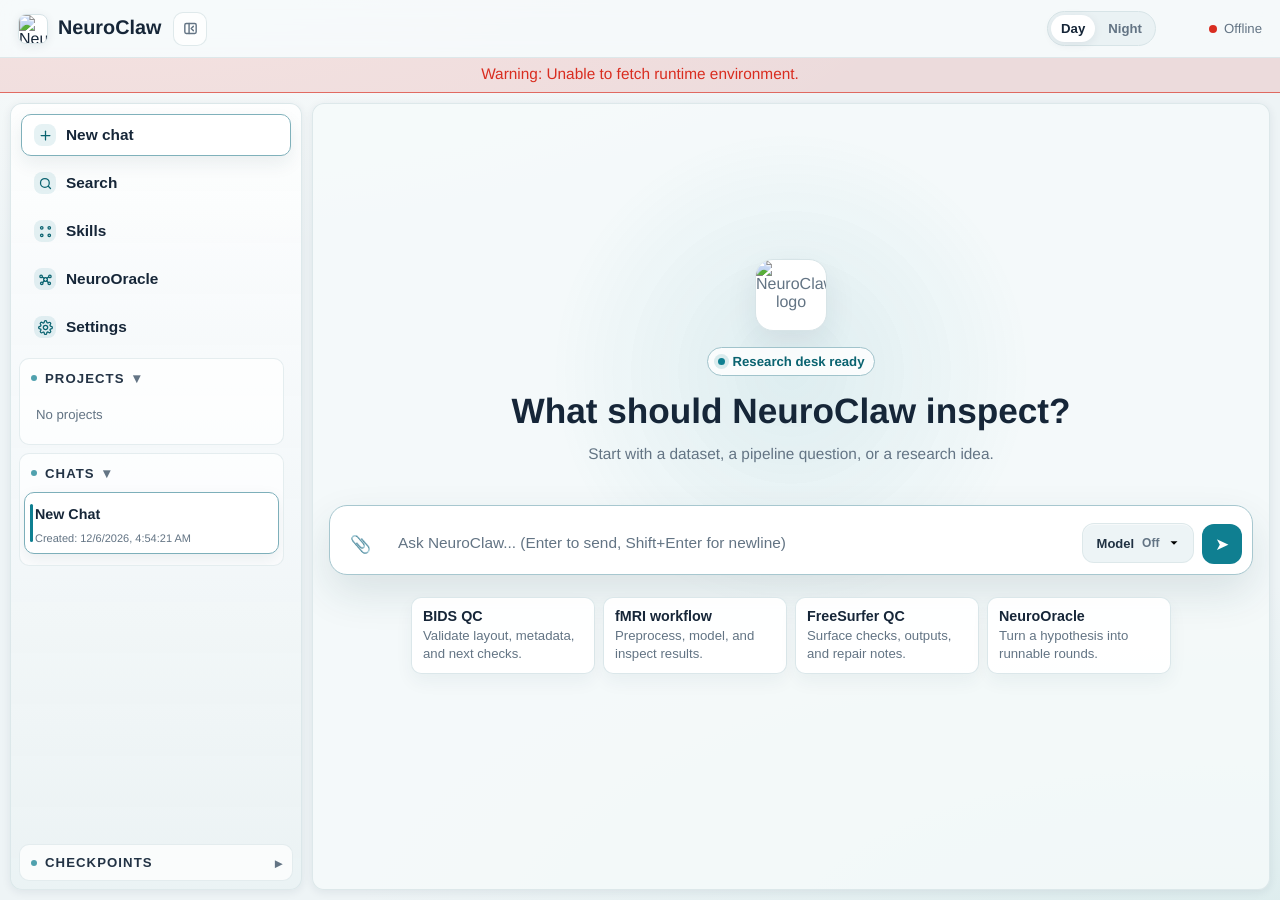
==== commit 425d9a71: "feat(neurooracle): add feedback and graph update checks" ====
--- a/core/web/static/index.html
+++ b/core/web/static/index.html
@@ -1316,39 +1316,6 @@
     }
     .neurooracle-page.ready .neurooracle-setup { display: none; }
     .neurooracle-page.ready .neurooracle-viewer { display: flex; }
-    .neurooracle-viewer-toolbar {
-      display: flex;
-      align-items: center;
-      justify-content: space-between;
-      gap: 12px;
-      padding: 10px 12px;
-      border: 1px solid color-mix(in oklab, var(--border), transparent 12%);
-      border-radius: 12px;
-      background: color-mix(in oklab, var(--surface-elev), transparent 8%);
-      box-shadow: var(--shadow-card);
-    }
-    .neurooracle-update-status {
-      min-width: 0;
-      color: var(--text-muted);
-      font-size: 13px;
-      line-height: 1.4;
-    }
-    .neurooracle-update-status strong {
-      color: var(--text);
-      font-weight: 720;
-    }
-    .neurooracle-update-actions {
-      display: flex;
-      align-items: center;
-      gap: 8px;
-      flex: 0 0 auto;
-    }
-    .neurooracle-viewer-toolbar .neurooracle-primary,
-    .neurooracle-viewer-toolbar .neurooracle-secondary {
-      min-height: 34px;
-      padding: 7px 12px;
-      font-size: 13px;
-    }
     .neurooracle-frame {
       flex: 1 1 auto;
       min-height: 0;
@@ -2546,13 +2513,6 @@
             <div class="neurooracle-status" id="neurooracle-status">Checking local graph...</div>
           </div>
           <div class="neurooracle-viewer" id="neurooracle-viewer">
-            <div class="neurooracle-viewer-toolbar">
-              <div class="neurooracle-update-status" id="neurooracle-update-status">Graph loaded.</div>
-              <div class="neurooracle-update-actions">
-                <button class="neurooracle-secondary" id="neurooracle-check-update-btn" type="button">Check for updates</button>
-                <button class="neurooracle-primary" id="neurooracle-update-btn" type="button" hidden>Update graph</button>
-              </div>
-            </div>
             <iframe class="neurooracle-frame" id="neurooracle-frame" title="NeuroOracle graph viewer"></iframe>
           </div>
         </div>
@@ -2721,9 +2681,6 @@
   const neurooracleOpenBtn = document.getElementById('neurooracle-open-btn');
   const neurooracleDownloadBtn = document.getElementById('neurooracle-download-btn');
   const neurooracleRefreshBtn = document.getElementById('neurooracle-refresh-btn');
-  const neurooracleCheckUpdateBtn = document.getElementById('neurooracle-check-update-btn');
-  const neurooracleUpdateBtn = document.getElementById('neurooracle-update-btn');
-  const neurooracleUpdateStatusEl = document.getElementById('neurooracle-update-status');
   const neurooracleFrameEl = document.getElementById('neurooracle-frame');
   const avatarPickerOverlayEl = document.getElementById('avatar-picker-overlay');
   const avatarPickerCloseEl = document.getElementById('avatar-picker-close');
@@ -3034,16 +2991,6 @@
     'Browse concepts, claims, hypotheses, and graph paths from the local NeuroOracle knowledge graph.': '浏览本地 NeuroOracle 知识图谱中的概念、文献声明、假设和图谱路径。',
     'Open graph viewer': '打开图谱查看器',
     'Download graph': '下载图谱',
-    'Graph loaded.': '图谱已加载。',
-    'Check for updates': '检查更新',
-    'Update graph': '更新图谱',
-    'Checking HuggingFace for graph updates...': '正在检查 HuggingFace 图谱更新...',
-    'A newer NeuroOracle graph is available.': '发现新版 NeuroOracle 图谱。',
-    'NeuroOracle graph is up to date.': 'NeuroOracle 图谱已是最新。',
-    'Unable to check graph updates:': '无法检查图谱更新：',
-    'Update check failed': '更新检查失败',
-    'Update reason': '更新原因',
-    'Remote files checked': '已检查远端文件',
     'Download the latest NeuroOracle graph from HuggingFace now?': '现在从 HuggingFace 下载最新版 NeuroOracle 图谱吗？',
     'Check local graph': '检查本地图谱',
     'Checking local graph...': '正在检查本地图谱...',
@@ -3348,8 +3295,6 @@
     setText('#neurooracle-open-btn', 'Open graph viewer');
     setText('#neurooracle-download-btn', 'Download graph');
     setText('#neurooracle-refresh-btn', 'Check local graph');
-    setText('#neurooracle-check-update-btn', 'Check for updates');
-    setText('#neurooracle-update-btn', 'Update graph');
     setText('#search-page .page-eyebrow', 'Workspace Search');
     setText('#search-page .page-title', 'Search');
     setText('#search-page .page-subtitle', 'Search chats in the active project. Skill search lives in the Skills page.');
@@ -5734,8 +5679,6 @@
     if (neurooracleOpenBtn) neurooracleOpenBtn.disabled = !available || running;
     if (neurooracleDownloadBtn) neurooracleDownloadBtn.disabled = running;
     if (neurooracleRefreshBtn) neurooracleRefreshBtn.disabled = running;
-    if (neurooracleCheckUpdateBtn) neurooracleCheckUpdateBtn.disabled = running;
-    if (neurooracleUpdateBtn) neurooracleUpdateBtn.disabled = running;
 
     if (available) {
       const proxy = status && status.proxy ? status.proxy : {};
@@ -5778,46 +5721,6 @@
 
   function renderNeuroOracleUpdateStatus(status = null) {
     state.neurooracleUpdateStatus = status || null;
-    if (!neurooracleUpdateStatusEl || !neurooracleUpdateBtn || !neurooracleCheckUpdateBtn) return;
-
-    const download = state.neurooracleStatus && state.neurooracleStatus.download ? state.neurooracleStatus.download : {};
-    const downloadRunning = Boolean(download.running);
-    neurooracleCheckUpdateBtn.disabled = downloadRunning || Boolean(status && status.type === 'checking');
-    neurooracleUpdateBtn.disabled = downloadRunning;
-    neurooracleUpdateBtn.hidden = true;
-
-    if (!status) {
-      neurooracleUpdateStatusEl.innerHTML = escapeHtml(tr('Graph loaded.'));
-      return;
-    }
-
-    if (status.type === 'checking') {
-      neurooracleUpdateStatusEl.innerHTML = `<strong>${escapeHtml(tr('Checking HuggingFace for graph updates...'))}</strong>`;
-      return;
-    }
-
-    if (status.type === 'error') {
-      const message = status.message || tr('Update check failed');
-      neurooracleUpdateStatusEl.innerHTML = `<strong>${escapeHtml(tr('Unable to check graph updates:'))}</strong> ${escapeHtml(message)}`;
-      return;
-    }
-
-    const files = Array.isArray(status.files) ? status.files : [];
-    const changed = files.filter(file => file && file.update_available);
-    if (status.update_available) {
-      const reason = changed[0] && changed[0].reason ? changed[0].reason : 'remote';
-      neurooracleUpdateBtn.hidden = false;
-      neurooracleUpdateStatusEl.innerHTML = `
-        <strong>${escapeHtml(tr('A newer NeuroOracle graph is available.'))}</strong>
-        ${escapeHtml(tr('Update reason'))}: ${escapeHtml(reason)}
-      `;
-      return;
-    }
-
-    neurooracleUpdateStatusEl.innerHTML = `
-      <strong>${escapeHtml(tr('NeuroOracle graph is up to date.'))}</strong>
-      ${escapeHtml(tr('Remote files checked'))}: ${escapeHtml(String(files.length || 0))}
-    `;
   }
 
   async function refreshNeuroOracleStatus() {
@@ -5900,31 +5803,6 @@
     }
   }
 
-  async function checkNeuroOracleGraphUpdate() {
-    renderNeuroOracleUpdateStatus({ type: 'checking' });
-    try {
-      const resp = await fetch('/api/neurooracle/graph/update-status');
-      if (!resp.ok) {
-        const message = resp.status === 404
-          ? tr('Current backend does not support NeuroOracle graph download. Restart the desktop app to launch the bundled backend.')
-          : `update check failed (${resp.status})`;
-        throw new Error(message);
-      }
-      const status = await resp.json();
-      renderNeuroOracleUpdateStatus(status);
-      return status;
-    } catch (err) {
-      const status = { type: 'error', message: err && err.message ? err.message : tr('Update check failed') };
-      renderNeuroOracleUpdateStatus(status);
-      return status;
-    }
-  }
-
-  function updateNeuroOracleGraph() {
-    const ok = confirm(tr('Download the latest NeuroOracle graph from HuggingFace now?'));
-    if (ok) startNeuroOracleDownload({ force: true });
-  }
-
   async function ensureNeuroOracleReady(opts = {}) {
     const status = await refreshNeuroOracleStatus();
     if (status && status.available) {
@@ -6009,12 +5887,6 @@
     }
     if (neurooracleRefreshBtn) {
       neurooracleRefreshBtn.addEventListener('click', () => refreshNeuroOracleStatus());
-    }
-    if (neurooracleCheckUpdateBtn) {
-      neurooracleCheckUpdateBtn.addEventListener('click', () => checkNeuroOracleGraphUpdate());
-    }
-    if (neurooracleUpdateBtn) {
-      neurooracleUpdateBtn.addEventListener('click', () => updateNeuroOracleGraph());
     }
     if (settingsSearchEl) {
       settingsSearchEl.addEventListener('input', () => {
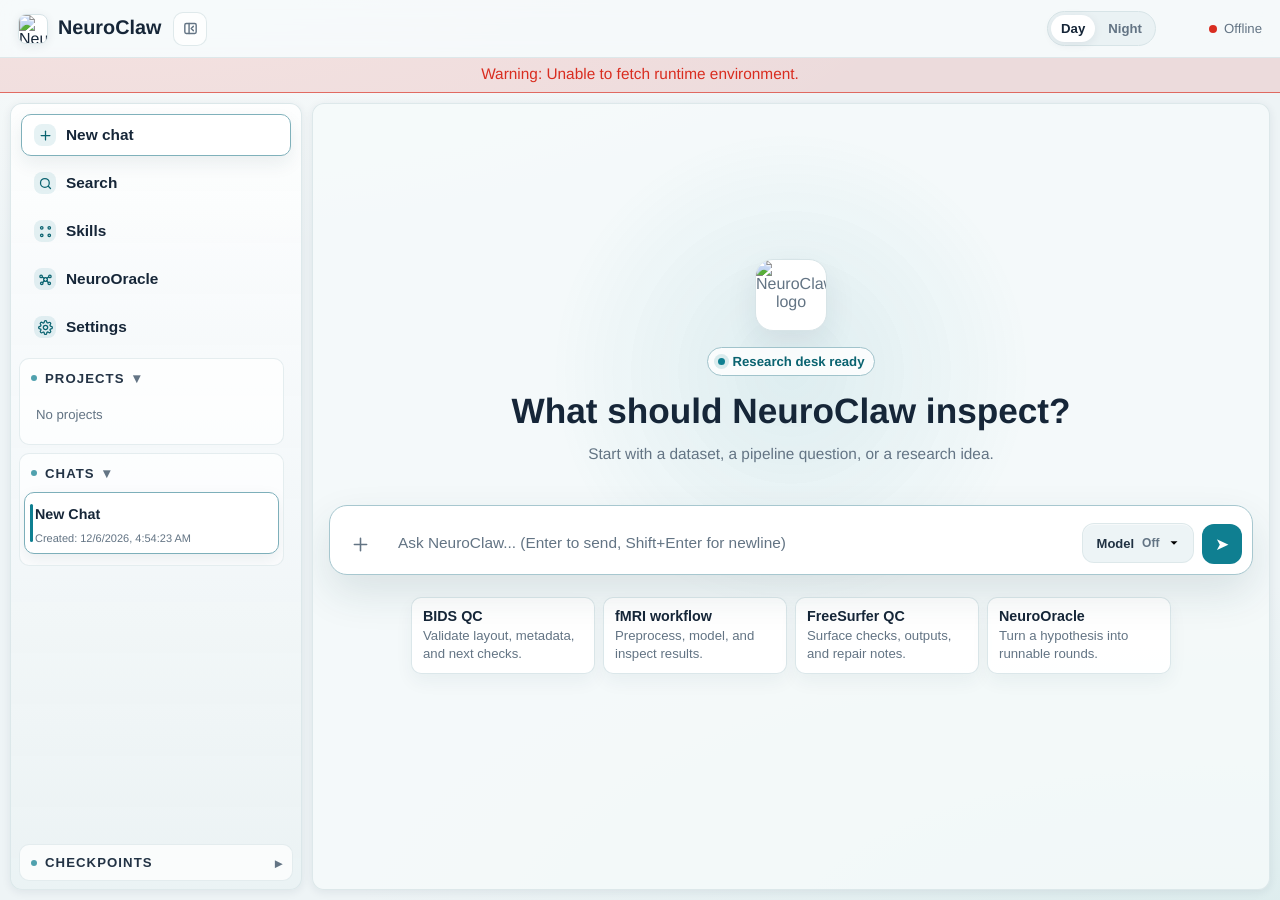
==== commit e448293e: "feat(desktop): release NeuroClaw v0.2.1 - add language-aware /help guidance for four autoresearch sc" ====
--- a/core/web/static/index.html
+++ b/core/web/static/index.html
@@ -318,6 +318,29 @@
       color: #6f7b88;
       flex-shrink: 0;
     }
+    .model-probe-status {
+      display: flex;
+      align-items: center;
+      gap: 7px;
+      margin: 0 6px 6px;
+      padding: 7px 8px;
+      border-radius: 9px;
+      color: var(--text-muted);
+      background: color-mix(in oklab, var(--surface-soft), transparent 24%);
+      font-size: 11px;
+      line-height: 1.35;
+    }
+    .model-probe-status.error { color: var(--danger); }
+    .model-probe-spinner {
+      width: 12px;
+      height: 12px;
+      flex: 0 0 auto;
+      border: 2px solid color-mix(in oklab, var(--text-muted), transparent 65%);
+      border-top-color: currentColor;
+      border-radius: 999px;
+      animation: model-probe-spin .8s linear infinite;
+    }
+    @keyframes model-probe-spin { to { transform: rotate(360deg); } }
 
     .spacer { flex: 1; }
 
@@ -620,6 +643,118 @@
     }
     .section-action-btn.danger:hover { color: var(--danger); }
 
+    .project-create-menu {
+      position: fixed;
+      z-index: 5000;
+      width: min(306px, calc(100vw - 24px));
+      display: none;
+      gap: 3px;
+      padding: 7px;
+      border: 1px solid color-mix(in oklab, var(--border), transparent 6%);
+      border-radius: 14px;
+      background: color-mix(in oklab, var(--surface-elev), transparent 1%);
+      box-shadow: 0 18px 44px rgba(15, 23, 42, .18);
+    }
+    .project-create-menu.open { display: grid; }
+    .project-create-option {
+      width: 100%;
+      border: 0;
+      border-radius: 10px;
+      background: transparent;
+      color: var(--text);
+      display: flex;
+      align-items: center;
+      gap: 11px;
+      padding: 10px 11px;
+      text-align: left;
+      font: inherit;
+      font-size: 14px;
+      cursor: pointer;
+    }
+    .project-create-option:hover,
+    .project-create-option:focus-visible {
+      background: color-mix(in oklab, var(--surface-soft), transparent 10%);
+      outline: none;
+    }
+    .project-create-option svg {
+      width: 19px;
+      height: 19px;
+      flex: 0 0 auto;
+      fill: none;
+      stroke: currentColor;
+      stroke-width: 1.8;
+      stroke-linecap: round;
+      stroke-linejoin: round;
+      color: var(--text-muted);
+    }
+
+    .project-hover-card {
+      position: fixed;
+      z-index: 5200;
+      width: min(390px, calc(100vw - 24px));
+      padding: 13px 14px;
+      border: 1px solid color-mix(in oklab, var(--border), transparent 4%);
+      border-radius: 15px;
+      background: color-mix(in oklab, var(--surface-elev), transparent 1%);
+      box-shadow: 0 16px 38px rgba(15, 23, 42, .16);
+      color: var(--text);
+      opacity: 0;
+      visibility: hidden;
+      pointer-events: none;
+      transform: translateX(-4px);
+      transition: transform 120ms ease;
+    }
+    .project-hover-card.open {
+      opacity: 1;
+      visibility: visible;
+      transform: translateX(0);
+    }
+    .project-hover-head,
+    .project-hover-detail {
+      display: grid;
+      grid-template-columns: 20px minmax(0, 1fr);
+      align-items: start;
+      gap: 9px;
+    }
+    .project-hover-head { align-items: center; }
+    .project-hover-title {
+      min-width: 0;
+      overflow: hidden;
+      text-overflow: ellipsis;
+      white-space: nowrap;
+      font-size: 15px;
+      font-weight: 720;
+      letter-spacing: -.01em;
+    }
+    .project-hover-detail {
+      margin-top: 10px;
+      color: color-mix(in oklab, var(--text), var(--text-muted) 22%);
+      font-size: 13px;
+      line-height: 1.45;
+    }
+    .project-hover-detail.path {
+      margin-top: 11px;
+      padding-top: 11px;
+      border-top: 1px solid color-mix(in oklab, var(--border), transparent 22%);
+    }
+    .project-hover-path {
+      min-width: 0;
+      overflow-wrap: anywhere;
+      word-break: break-word;
+    }
+    .project-hover-card svg {
+      width: 19px;
+      height: 19px;
+      fill: none;
+      stroke: var(--text-muted);
+      stroke-width: 1.75;
+      stroke-linecap: round;
+      stroke-linejoin: round;
+    }
+    @media (prefers-reduced-motion: reduce) {
+      .project-hover-card { transition: none; transform: none; }
+    }
+
     .section-body { max-height: none; overflow: visible; transition: max-height var(--ease); }
     .nav-section.collapsed .section-body { max-height: 0; overflow: hidden; }
 
@@ -769,7 +904,6 @@
       overflow: hidden;
       text-overflow: ellipsis;
     }
-    .project-meta { margin-top: 4px; padding-left: 16px; font-size: 11px; color: var(--text-muted); }
     .project-chat-list {
       display: grid;
       gap: 2px;
@@ -856,6 +990,19 @@
     .chat-row { display: flex; align-items: center; gap: 8px; }
     .chat-title { flex: 1; min-width: 0; font-size: 13px; font-weight: 600; white-space: nowrap; overflow: hidden; text-overflow: ellipsis; }
     .chat-meta { margin-top: 4px; font-size: 11px; color: var(--text-muted); white-space: nowrap; overflow: hidden; text-overflow: ellipsis; }
+    .chat-running-indicator {
+      width: 8px;
+      height: 8px;
+      flex: 0 0 auto;
+      border: 2px solid color-mix(in oklab, var(--accent), transparent 64%);
+      border-top-color: var(--accent-strong);
+      border-radius: 50%;
+      animation: chat-running-spin 800ms linear infinite;
+    }
+    @keyframes chat-running-spin { to { transform: rotate(360deg); } }
+    @media (prefers-reduced-motion: reduce) {
+      .chat-running-indicator { animation: none; border-color: var(--accent); }
+    }
 
     .rename-btn {
       border: none;
@@ -2005,13 +2152,30 @@
       list-style: none;
       cursor: pointer;
       display: grid;
-      grid-template-columns: 24px minmax(0, 1fr) auto;
+      grid-template-columns: 24px minmax(0, 1fr) auto 14px;
       gap: 9px;
       align-items: center;
       padding: 10px 12px;
       font-size: 13px;
     }
     .tool-event-summary::-webkit-details-marker { display: none; }
+    .tool-event-summary:focus-visible {
+      outline: 2px solid color-mix(in oklab, var(--accent), transparent 28%);
+      outline-offset: -2px;
+    }
+    .tool-event-chevron {
+      color: var(--text-muted);
+      font-size: 18px;
+      line-height: 1;
+      transform: rotate(0deg);
+      transition: transform 140ms ease;
+    }
+    .tool-timeline details[open] > .tool-event-summary .tool-event-chevron {
+      transform: rotate(90deg);
+    }
+    @media (prefers-reduced-motion: reduce) {
+      .tool-event-chevron { transition: none; }
+    }
     .tool-event-dot {
       width: 20px;
       height: 20px;
@@ -2132,7 +2296,14 @@
       min-width: 112px;
     }
 
-    .attach-list { display: flex; flex-wrap: wrap; gap: 6px; min-height: 0; }
+    .attach-list {
+      display: flex;
+      flex-wrap: wrap;
+      align-items: center;
+      gap: 8px;
+      min-height: 0;
+      padding: 0 2px 1px;
+    }
     .attach-list:empty { display: none; }
 
     .attach-chip {
@@ -2150,6 +2321,46 @@
     .skill-chip { background: color-mix(in oklab, var(--accent), transparent 90%); border-color: color-mix(in oklab, var(--accent), var(--border) 56%); }
     .attach-name { white-space: nowrap; overflow: hidden; text-overflow: ellipsis; }
 
+    .file-attach-chip {
+      display: grid;
+      grid-template-columns: 36px minmax(0, 1fr) 22px;
+      align-items: center;
+      gap: 9px;
+      min-width: 210px;
+      max-width: min(330px, 100%);
+      padding: 7px 7px 7px 8px;
+      border-radius: 12px;
+      background: color-mix(in oklab, var(--surface-elev), var(--surface-soft) 28%);
+      box-shadow: 0 3px 12px rgba(23, 64, 78, 0.05);
+    }
+    .file-attach-icon {
+      width: 36px;
+      height: 36px;
+      display: grid;
+      place-items: center;
+      border-radius: 9px;
+      color: color-mix(in oklab, var(--text-muted), var(--text) 18%);
+      background: var(--surface-soft);
+    }
+    .file-attach-icon svg {
+      width: 20px;
+      height: 20px;
+      fill: none;
+      stroke: currentColor;
+      stroke-width: 1.7;
+      stroke-linecap: round;
+      stroke-linejoin: round;
+    }
+    .file-attach-copy { min-width: 0; display: grid; gap: 2px; }
+    .file-attach-chip .attach-name { font-size: 13px; font-weight: 650; line-height: 1.25; }
+    .file-attach-type {
+      color: var(--text-muted);
+      font-size: 11px;
+      line-height: 1.2;
+      letter-spacing: .02em;
+    }
+    .file-attach-chip .attach-remove { align-self: start; }
+
     .attach-remove {
       border: none;
       background: transparent;
@@ -2167,11 +2378,160 @@
       display: flex;
       align-items: flex-end;
       gap: 8px;
+      position: relative;
       border: 1px solid color-mix(in oklab, var(--accent), var(--border) 72%);
       border-radius: 14px;
       background: var(--surface-elev);
       box-shadow: 0 8px 24px rgba(23, 64, 78, 0.08);
       padding: 6px;
+      transition: border-color var(--ease), box-shadow var(--ease), background var(--ease);
+    }
+
+    .file-drop-hint {
+      position: absolute;
+      inset: 4px;
+      z-index: 40;
+      display: flex;
+      align-items: center;
+      justify-content: center;
+      gap: 9px;
+      border: 1px dashed color-mix(in oklab, var(--accent), white 12%);
+      border-radius: 11px;
+      background: color-mix(in oklab, var(--surface-elev), var(--accent) 8%);
+      color: var(--accent);
+      font-size: 13px;
+      font-weight: 700;
+      opacity: 0;
+      visibility: hidden;
+      pointer-events: none;
+      transition: opacity var(--ease), visibility var(--ease);
+    }
+    .file-drop-hint svg {
+      width: 19px;
+      height: 19px;
+      fill: none;
+      stroke: currentColor;
+      stroke-width: 2;
+      stroke-linecap: round;
+    }
+    .input-area.is-file-dragover .input-row {
+      border-color: var(--accent);
+      background: color-mix(in oklab, var(--surface-elev), var(--accent) 5%);
+      box-shadow: 0 0 0 3px color-mix(in oklab, var(--accent), transparent 82%), 0 12px 30px rgba(23, 64, 78, 0.11);
+    }
+    .input-area.is-file-dragover .file-drop-hint { opacity: 1; visibility: visible; }
+
+    .slash-menu {
+      position: fixed;
+      left: 12px;
+      top: 12px;
+      z-index: 3200;
+      padding: 7px;
+      border: 1px solid color-mix(in oklab, var(--border), transparent 8%);
+      border-radius: 15px;
+      background: color-mix(in oklab, var(--surface-elev), transparent 2%);
+      box-shadow: 0 20px 48px rgba(15, 23, 42, 0.18);
+      backdrop-filter: blur(18px);
+      max-height: calc(100vh - 24px);
+      overflow-y: auto;
+    }
+    .slash-menu[hidden] { display: none; }
+    .slash-menu-header {
+      padding: 7px 9px 9px;
+      border-bottom: 1px solid color-mix(in oklab, var(--border), transparent 48%);
+      margin-bottom: 4px;
+    }
+    .slash-menu-title {
+      color: var(--text);
+      font-size: 12px;
+      font-weight: 680;
+    }
+    .slash-menu-title code {
+      color: var(--accent-strong);
+      font-family: ui-monospace, SFMono-Regular, Consolas, monospace;
+      font-size: 11.5px;
+    }
+    .slash-menu-help {
+      margin-top: 4px;
+      color: var(--text-muted);
+      font-size: 11.5px;
+      line-height: 1.45;
+    }
+    .slash-menu-list { display: grid; gap: 2px; }
+    .slash-command {
+      width: 100%;
+      border: 0;
+      border-radius: 10px;
+      background: transparent;
+      color: var(--text);
+      display: grid;
+      grid-template-columns: 32px minmax(0, 1fr);
+      gap: 10px;
+      align-items: center;
+      padding: 8px 10px;
+      text-align: left;
+      cursor: pointer;
+    }
+    .slash-command:hover {
+      background: color-mix(in oklab, var(--accent), var(--surface-soft) 94%);
+    }
+    .slash-command.active {
+      background: color-mix(in oklab, var(--accent), var(--surface-soft) 88%);
+    }
+    .slash-command:focus-visible {
+      outline: 2px solid color-mix(in oklab, var(--accent), transparent 25%);
+      outline-offset: -2px;
+    }
+    .slash-command-icon {
+      width: 28px;
+      height: 28px;
+      border-radius: 9px;
+      display: grid;
+      place-items: center;
+      color: var(--accent-strong);
+      background: color-mix(in oklab, var(--accent), transparent 88%);
+      font-size: 12px;
+      font-weight: 760;
+      font-family: ui-monospace, SFMono-Regular, Consolas, monospace;
+    }
+    .slash-command-copy { min-width: 0; }
+    .slash-command-name {
+      font-size: 13px;
+      font-weight: 680;
+      font-family: ui-monospace, SFMono-Regular, Consolas, monospace;
+    }
+    .slash-command-desc {
+      margin-top: 2px;
+      color: var(--text-muted);
+      font-size: 12px;
+      overflow: hidden;
+      text-overflow: ellipsis;
+      white-space: nowrap;
+    }
+    .slash-menu-footer {
+      display: flex;
+      align-items: center;
+      flex-wrap: wrap;
+      gap: 12px;
+      padding: 8px 9px 3px;
+      border-top: 1px solid color-mix(in oklab, var(--border), transparent 48%);
+      margin-top: 4px;
+      color: var(--text-muted);
+      font-size: 10.5px;
+    }
+    .slash-menu-footer span { display: inline-flex; align-items: center; gap: 4px; }
+    .slash-menu-footer kbd {
+      min-width: 18px;
+      height: 18px;
+      padding: 0 4px;
+      border: 1px solid color-mix(in oklab, var(--border), transparent 20%);
+      border-radius: 5px;
+      background: var(--surface-soft);
+      color: var(--text);
+      display: inline-grid;
+      place-items: center;
+      font: 10px/1 ui-monospace, SFMono-Regular, Consolas, monospace;
+      box-shadow: 0 1px 0 color-mix(in oklab, var(--border), transparent 35%);
     }
     .input-row .model-badge {
       margin-bottom: 1px;
@@ -2192,9 +2552,18 @@
       background: transparent;
       color: var(--text-muted);
       cursor: pointer;
-      font-size: 17px;
+      display: grid;
+      place-items: center;
       flex-shrink: 0;
       transition: all var(--ease);
+    }
+    .upload-btn svg {
+      width: 21px;
+      height: 21px;
+      fill: none;
+      stroke: currentColor;
+      stroke-width: 1.8;
+      stroke-linecap: round;
     }
     .upload-btn:hover { color: var(--text); background: var(--surface-soft); transform: translateY(-1px); }
 
@@ -2246,7 +2615,6 @@
     .new-chat-btn,
     .clear-chat-btn,
     .project-name,
-    .project-meta,
     .chat-title,
     .primary-nav-btn,
     .skill-card-title,
@@ -2288,7 +2656,6 @@
     .msg-time,
     .msg-action-btn,
     .empty-hint,
-    .project-meta,
     .cp-date,
     .skill-card-desc,
     .skill-category-count,
@@ -2400,6 +2767,19 @@
 
   <div id="error-banner"></div>
 
+  <div class="project-create-menu" id="project-create-menu" role="menu" aria-hidden="true">
+    <button class="project-create-option" type="button" role="menuitem" data-project-create="blank">
+      <svg viewBox="0 0 24 24" aria-hidden="true"><path d="M12 5v14"/><path d="M5 12h14"/></svg>
+      <span data-project-create-label="blank">New blank project</span>
+    </button>
+    <button class="project-create-option" type="button" role="menuitem" data-project-create="existing">
+      <svg viewBox="0 0 24 24" aria-hidden="true"><path d="M3.5 7.5h6l2-2h9v13h-17z"/></svg>
+      <span data-project-create-label="existing">Use existing folder</span>
+    </button>
+  </div>
+
+  <div class="project-hover-card" id="project-hover-card" role="tooltip" aria-hidden="true"></div>
+
   <div class="main">
     <aside class="sidebar">
       <nav class="primary-nav" aria-label="Primary navigation">
@@ -2432,7 +2812,7 @@
             <span>Projects</span><span class="caret">▾</span>
           </button>
           <div class="section-floating-actions" aria-label="Project actions">
-            <button class="section-action-btn" id="new-project-btn" type="button" title="New project" aria-label="New project">
+            <button class="section-action-btn" id="new-project-btn" type="button" title="New project" aria-label="New project" aria-haspopup="menu" aria-expanded="false">
               <svg viewBox="0 0 24 24" aria-hidden="true"><path d="M12 5v14"/><path d="M5 12h14"/></svg>
             </button>
           </div>
@@ -2551,9 +2931,15 @@
       <div class="input-area">
         <div class="attach-list" id="attach-list"></div>
         <div class="input-row">
-          <input id="file-input" type="file" accept=".txt,.md,.markdown,.json,.yaml,.yml,.csv,.tsv,.py,.js,.ts,.tsx,.jsx,.sh,.bash,.zsh,.sql,.html,.css,.xml,.log,.rst,.ini,.toml,.cfg,.pdf,.docx,.xlsx,.pptx" multiple hidden>
-          <button id="upload-btn" class="upload-btn" title="Upload supported files" type="button">📎</button>
-          <textarea id="msg-input" rows="1" placeholder="Ask NeuroClaw... (Enter to send, Shift+Enter for newline)"></textarea>
+          <div class="slash-menu" id="slash-menu" role="listbox" aria-label="AutoResearch help commands" hidden></div>
+          <div class="file-drop-hint" id="file-drop-hint" aria-hidden="true">
+            <svg viewBox="0 0 24 24" aria-hidden="true"><path d="M12 5v14M5 12h14"/></svg>
+            <span id="file-drop-hint-text">Drop files to attach</span>
+          </div>
+          <button id="upload-btn" class="upload-btn" title="Attach local files" aria-label="Attach local files" type="button">
+            <svg viewBox="0 0 24 24" aria-hidden="true"><path d="M12 5v14M5 12h14"/></svg>
+          </button>
+          <textarea id="msg-input" rows="1" placeholder="Ask NeuroClaw... (Enter to send, Shift+Enter for newline)" aria-controls="slash-menu" aria-expanded="false"></textarea>
           <div class="model-badge">
             <span id="model-label">Model</span>
             <button id="model-menu-btn" class="model-trigger" type="button" aria-haspopup="listbox" aria-expanded="false" title="Select model">
@@ -2661,6 +3047,7 @@
   const welcomeEl = document.getElementById('welcome');
   const inputAreaEl = document.querySelector('.input-area');
   const inputEl = document.getElementById('msg-input');
+  const slashMenuEl = document.getElementById('slash-menu');
   const sendBtn = document.getElementById('send-btn');
   const statusDot = document.getElementById('status-dot');
   const statusText = document.getElementById('status-text');
@@ -2698,11 +3085,13 @@
   const settingsStatusEl = document.getElementById('settings-status');
   const chatEmptyHintEl = document.getElementById('chat-empty-hint');
   const newProjectBtn = document.getElementById('new-project-btn');
+  const projectCreateMenuEl = document.getElementById('project-create-menu');
+  const projectHoverCardEl = document.getElementById('project-hover-card');
   const newChatBtn = document.getElementById('new-chat-btn');
   const clearChatBtn = document.getElementById('clear-chat-btn');
-  const fileInputEl = document.getElementById('file-input');
   const uploadBtnEl = document.getElementById('upload-btn');
   const attachListEl = document.getElementById('attach-list');
+  const fileDropHintTextEl = document.getElementById('file-drop-hint-text');
   const skillInfoOverlayEl = document.getElementById('skill-info-overlay');
   const skillInfoTitleEl = document.getElementById('skill-info-title');
   const skillInfoBodyEl = document.getElementById('skill-info-body');
@@ -2723,27 +3112,40 @@
   const TEXT_SCALE_STEP = 0.1;
   const TEXT_SCALE_DEFAULT = 1.1;
   const AUTO_RESEARCH_MODE_OFF = 'off';
-  const AUTO_RESEARCH_MODE_ON = 'on';
-  const AUTO_RESEARCH_PROMPT = [
-    '[AutoResearch mode: ON]',
-    'Before doing substantive work, first confirm the research setup with the user.',
-    'Ask the user to confirm, modify, or provide these items:',
-    '1. Task definition: the objective, exact inputs, expected outputs, and success criteria.',
-    '2. Dataset location: where the data lives, where labels/metadata live, relevant file formats, and train/validation/test splits if applicable.',
-    '3. Preprocessing: whether preprocessing is needed, what has already been preprocessed, and which pipeline or checks should be used.',
-    '4. AutoResearch effort: light = 10 research loops, standard = 30 loops, deep = 50 loops, or a user-specified loop count.',
-    'Do not start the AutoResearch loop until the user confirms these items.',
-    'After confirmation, run the agreed loop count and report each loop with findings, decisions, and next actions.'
-  ].join('\n');
+  const AUTO_RESEARCH_MODE_DATA = 'data';
+  const AUTO_RESEARCH_MODE_MODEL = 'model';
+  const AUTO_RESEARCH_MODE_IDEA = 'idea';
+  const AUTO_RESEARCH_MODE_END_TO_END = 'end-to-end';
+  const AUTO_RESEARCH_MODES = [
+    AUTO_RESEARCH_MODE_OFF,
+    AUTO_RESEARCH_MODE_DATA,
+    AUTO_RESEARCH_MODE_MODEL,
+    AUTO_RESEARCH_MODE_IDEA,
+    AUTO_RESEARCH_MODE_END_TO_END,
+  ];
+  const SLASH_HELP_COMMANDS = [
+    {
+      command: '/help data', icon: 'D', en: 'Process data only', zh: '只处理数据',
+      templateEn: '/help data I only want to process data. What information should I provide?',
+      templateZh: '/help data 我只想处理数据。请问需要提供哪些信息。',
+    },
+    {
+      command: '/help model', icon: 'M', en: 'Write and run models only', zh: '只编写并运行模型',
+      templateEn: '/help model I only want to write and run models. What information should I provide?',
+      templateZh: '/help model 我只想编写并运行模型。请问需要提供哪些信息。',
+    },
+    {
+      command: '/help idea', icon: 'I', en: 'Generate a research idea only', zh: '只生成研究 idea',
+      templateEn: '/help idea I only want to generate a research idea. What information should I provide?',
+      templateZh: '/help idea 我只想生成研究 idea。请问需要提供哪些信息。',
+    },
+    {
+      command: '/help autoresearch', icon: '∞', en: 'Run the complete workflow', zh: '端到端 autoresearch',
+      templateEn: '/help autoresearch I want to run end-to-end autoresearch. What information should I provide?',
+      templateZh: '/help autoresearch 我想做端到端 autoresearch。请问需要提供哪些信息。',
+    },
+  ];
   const PROJECT_CHAT_PREVIEW_LIMIT = 5;
-  const MAX_ATTACHMENT_FILE_BYTES = 15 * 1024 * 1024;
-  const MAX_EMBED_CHARS = 12000;
-  const SUPPORTED_ATTACHMENT_EXTENSIONS = [
-    '.txt', '.md', '.markdown', '.json', '.yaml', '.yml', '.csv', '.tsv',
-    '.py', '.js', '.ts', '.tsx', '.jsx', '.sh', '.bash', '.zsh', '.sql',
-    '.html', '.css', '.xml', '.log', '.rst', '.ini', '.toml', '.cfg',
-    '.pdf', '.docx', '.xlsx', '.pptx',
-  ];
   const SHELL_STATUS_POLL_MS = 1000;
 
   const DEFAULT_DESKTOP_CONFIG = {
@@ -2756,7 +3158,7 @@
     localPythonExe: '',
     fslDir: '',
     language: 'English',
-    proxyUrl: 'http://127.0.0.1:7897',
+    proxyUrl: '',
     llmProvider: 'openai',
     llmModel: 'gpt-5.5',
     llmBaseUrl: 'https://api.openai.com/v1',
@@ -2775,8 +3177,8 @@
     matlabPath: '',
     spmPath: '',
     bidsRoot: '',
-    outputRoot: 'C:\\Users\\45846\\Documents\\Code\\neuroclaw\\output',
-    memoryRoot: 'C:\\Users\\45846\\Documents\\Code\\cc_memory\\ROG',
+    outputRoot: '',
+    memoryRoot: '',
     autoStartBackend: true,
     reuseExistingBackend: true,
     showAdvancedLogs: false,
@@ -2847,7 +3249,7 @@
       rows: [
         { key: 'bidsRoot', scope: 'local', label: 'Default BIDS root', desc: 'Primary dataset root for new analysis sessions.', type: 'text', path: true },
         { key: 'outputRoot', scope: 'local', label: 'Output root', desc: 'Default folder for reports, benchmark outputs, and generated artifacts.', type: 'text', path: true },
-        { key: 'memoryRoot', scope: 'local', label: 'Memory root', desc: 'Shared ROG memory directory for Codex and NeuroClaw notes.', type: 'text', path: true },
+        { key: 'memoryRoot', scope: 'local', label: 'Memory root', desc: 'Shared local memory directory for NeuroClaw notes.', type: 'text', path: true },
       ],
     },
     {
@@ -2869,8 +3271,7 @@
     activeProjectId: null,
     skills: [],
     activeSessionId: null,
-    waiting: false,
-    waitingSessionId: null,
+    sessionRequests: {},
     pendingFiles: [],
     selectedSkills: [],
     skillSummaryCache: {},
@@ -2892,13 +3293,17 @@
       sessionId: null,
       poller: null,
     },
-    requestController: null,
     availableModels: [],
     activeModelProvider: '',
     activeModel: '',
     modelMenuOpen: false,
     modelMenuPanel: 'root',
+    modelProbe: { status: 'idle', count: 0, endpoint: '', error: '' },
+    modelProbeRequestId: 0,
+    projectCreateMenuOpen: false,
     autoResearchMode: AUTO_RESEARCH_MODE_OFF,
+    slashMenuOpen: false,
+    slashMenuIndex: 0,
     settingsSection: 'general',
     settingsSearch: '',
     desktopConfig: { ...DEFAULT_DESKTOP_CONFIG },
@@ -2917,6 +3322,11 @@
     lastDesktopMenuAction: { action: '', at: 0 },
   };
 
+  let projectHoverShowTimer = null;
+  let projectHoverHideTimer = null;
+  let projectHoverAnchorEl = null;
+  let projectHoverProjectId = null;
+
   const ASSISTANT_AVATAR_SRC = '/static/logo.png';
   const USER_AVATAR_OPTIONS = [
     { id: 'brainy', name: 'Brainy', emoji: '🧠', bg: '#d9ecff' },
@@ -2984,6 +3394,18 @@
     'Collapse sidebar': '折叠侧栏',
     'Expand sidebar': '展开侧栏',
     'Theme switcher': '主题切换',
+    'Primary navigation': '主导航',
+    'Project actions': '项目操作',
+    'Chat actions': '对话操作',
+    'New project': '新建项目',
+    'Settings navigation': '设置导航',
+    'NeuroOracle graph viewer': 'NeuroOracle 图谱查看器',
+    'AutoResearch help commands': 'AutoResearch 帮助命令',
+    'Attach local files': '添加本地文件',
+    'Drop files to attach': '拖放文件以添加',
+    'Ask NeuroClaw... (Enter to send, Shift+Enter for newline)': '向 NeuroClaw 提问…（Enter 发送，Shift+Enter 换行）',
+    'Select model': '选择模型',
+    'Starter prompts': '快捷提示',
     'Search': '搜索',
     'Skills': '技能',
     'NeuroOracle': 'NeuroOracle',
@@ -3063,10 +3485,15 @@
     'Choose User Avatar': '选择用户头像',
     'Change avatar': '更换头像',
     'General': '通用',
+    'Runtime': '运行环境',
+    'Personal': '个人',
+    'Integrations': '集成',
+    'Data': '数据',
     'Default desktop behavior for daily NeuroClaw work.': 'NeuroClaw 日常使用的默认桌面行为。',
     'Language': '语言',
     'Interface and backend language preference.': '界面和后端语言偏好。',
     'System default': '跟随系统',
+    'English': '英语',
     'Simplified Chinese': '简体中文',
     'Text size': '字号',
     'Scale interface text without using browser zoom.': '不依赖浏览器缩放来调整界面文字。',
@@ -3098,6 +3525,7 @@
     'Preferred shell for commands and copied run snippets.': '命令和复制运行片段使用的首选 shell。',
     'Default file opener': '默认文件打开方式',
     'Where folders, logs, and generated files should open by default.': '文件夹、日志和生成文件默认打开的位置。',
+    'Explorer': '文件资源管理器',
     'Desktop Runtime': '桌面运行时',
     'These values are used by the Electron desktop launcher when it starts the local backend.': '这些值用于 Electron 桌面端启动本地后端。',
     'NeuroClaw repo root': 'NeuroClaw 仓库根目录',
@@ -3153,6 +3581,7 @@
     'Default folder for reports, benchmark outputs, and generated artifacts.': '报告、基准输出和生成文件的默认目录。',
     'Memory root': '记忆根目录',
     'Shared ROG memory directory for Codex and NeuroClaw notes.': 'Codex 和 NeuroClaw 共享的 ROG 记忆目录。',
+    'Shared local memory directory for NeuroClaw notes.': 'NeuroClaw 笔记使用的共享本地记忆目录。',
     'Advanced': '高级',
     'Startup and diagnostics preferences for the desktop client.': '桌面客户端的启动和诊断偏好。',
     'Auto-start backend': '自动启动后端',
@@ -3194,12 +3623,21 @@
     'Cancel': '取消',
     'Save': '保存',
     'Send': '发送',
+    'Stop': '停止',
+    'Send message': '发送消息',
+    'Stop request': '停止请求',
+    'Close': '关闭',
+    'Selected skill:': '已选技能：',
+    'Remove skill': '移除技能',
+    'Remove file': '移除文件',
+    'Loading model...': '正在加载模型...',
     'Regen': '重新生成',
     'Edit': '编辑',
     'Copy': '复制',
     'Copied': '已复制',
     'Failed': '失败',
     'Ran shell command': '已执行 Shell 命令',
+    'Inspected local path': '已检查本地路径',
     'Read workspace file': '已读取工作区文件',
     'Spawned subagent': '已启动子 Agent',
     'Completed': '已完成',
@@ -3224,6 +3662,16 @@
     'Attachment parser failed.': '附件解析失败。',
     'Attachment parser is unavailable.': '附件解析器不可用。',
     'No readable attachment content.': '没有可读取的附件内容。',
+    'Unable to select files.': '无法选择文件。',
+    'fMRI workflow': 'fMRI 工作流',
+    'Dataset': '数据集',
+    'Modality': '影像模态',
+    'Academic Writing': '学术写作',
+    'Documents & Data': '文档与数据',
+    'Developer Tools': '开发工具',
+    'Search & Web': '搜索与网络',
+    'Agents & Runtime': 'Agent 与运行环境',
+    'Export format: json or md': '导出格式：json 或 md',
   };
 
   function tr(text) {
@@ -3263,6 +3711,20 @@
     setText('.theme-btn[data-theme="dark"]', 'Night');
     const themeSwitch = document.querySelector('.theme-switch');
     if (themeSwitch) themeSwitch.setAttribute('aria-label', tr('Theme switcher'));
+    const primaryNav = document.querySelector('.primary-nav');
+    if (primaryNav) primaryNav.setAttribute('aria-label', tr('Primary navigation'));
+    const projectActions = document.querySelector('#projects-section .section-floating-actions');
+    if (projectActions) projectActions.setAttribute('aria-label', tr('Project actions'));
+    const chatActions = document.querySelector('#chat-section .section-floating-actions');
+    if (chatActions) chatActions.setAttribute('aria-label', tr('Chat actions'));
+    if (newProjectBtn) {
+      newProjectBtn.title = tr('New project');
+      newProjectBtn.setAttribute('aria-label', tr('New project'));
+    }
+    if (newChatBtn) {
+      newChatBtn.title = tr('New chat');
+      newChatBtn.setAttribute('aria-label', tr('New chat'));
+    }
     if (sidebarToggleBtn) {
       const collapsed = document.body && document.body.classList.contains('sidebar-collapsed');
       sidebarToggleBtn.setAttribute('aria-label', collapsed ? tr('Expand sidebar') : tr('Collapse sidebar'));
@@ -3295,6 +3757,8 @@
     setText('#neurooracle-open-btn', 'Open graph viewer');
     setText('#neurooracle-download-btn', 'Download graph');
     setText('#neurooracle-refresh-btn', 'Check local graph');
+    const graphFrame = document.getElementById('neurooracle-frame');
+    if (graphFrame) graphFrame.title = tr('NeuroOracle graph viewer');
     setText('#search-page .page-eyebrow', 'Workspace Search');
     setText('#search-page .page-title', 'Search');
     setText('#search-page .page-subtitle', 'Search chats in the active project. Skill search lives in the Skills page.');
@@ -3307,10 +3771,37 @@
     setText('#settings-page .page-subtitle', 'Configure the desktop runtime, local dependency paths, LLM backend, and common software preferences.');
     setText('#settings-save-btn', 'Save settings');
     setText('#settings-restart-btn', 'Restart now');
+    const settingsSidebar = document.querySelector('.settings-sidebar');
+    if (settingsSidebar) settingsSidebar.setAttribute('aria-label', tr('Settings navigation'));
 
     setText('#welcome .start-kicker', 'Research desk ready');
     setText('#welcome h2', 'What should NeuroClaw inspect?');
     setText('#welcome p', 'Start with a dataset, a pipeline question, or a research idea.');
+    const starterTitles = ['BIDS QC', 'fMRI workflow', 'FreeSurfer QC', 'NeuroOracle'];
+    const starterPrompts = [
+      uiText(
+        'Plan a BIDS validation and quality-control pass for my neuroimaging dataset.',
+        '请为我的神经影像数据集规划一次 BIDS 验证和质量控制。',
+      ),
+      uiText(
+        'Help me design an fMRI preprocessing and first-level analysis workflow.',
+        '请帮我设计 fMRI 预处理和一级分析工作流。',
+      ),
+      uiText(
+        'Draft a FreeSurfer cortical reconstruction QC checklist with commands.',
+        '请起草一份包含命令的 FreeSurfer 皮层重建质量控制清单。',
+      ),
+      uiText(
+        'Turn a neuroscience hypothesis into runnable NeuroOracle research rounds.',
+        '请把一个神经科学假设转化为可运行的 NeuroOracle 研究轮次。',
+      ),
+    ];
+    document.querySelectorAll('.starter-title').forEach((el, idx) => {
+      if (starterTitles[idx]) el.textContent = tr(starterTitles[idx]);
+    });
+    document.querySelectorAll('.starter-btn').forEach((el, idx) => {
+      if (starterPrompts[idx]) el.dataset.starterPrompt = starterPrompts[idx];
+    });
     const starterDescs = [
       'Validate layout, metadata, and next checks.',
       'Preprocess, model, and inspect results.',
@@ -3328,6 +3819,39 @@
     document.querySelectorAll('[data-user-avatar-trigger]').forEach(btn => {
       btn.setAttribute('title', tr('Change avatar'));
     });
+    renderCheckpoints(_checkpointsCache);
+    syncModelTrigger();
+    if (state.modelMenuOpen) renderModelMenu();
+    if (slashMenuEl) slashMenuEl.setAttribute('aria-label', tr('AutoResearch help commands'));
+    if (uploadBtnEl) {
+      uploadBtnEl.title = tr('Attach local files');
+      uploadBtnEl.setAttribute('aria-label', tr('Attach local files'));
+    }
+    if (fileDropHintTextEl) fileDropHintTextEl.textContent = tr('Drop files to attach');
+    setPlaceholder('#msg-input', 'Ask NeuroClaw... (Enter to send, Shift+Enter for newline)');
+    if (modelMenuEl) modelMenuEl.setAttribute('aria-label', tr('Select model'));
+    if (modelSelect) modelSelect.setAttribute('aria-label', tr('Select model'));
+    if (modelSelect && modelSelect.options.length === 1) {
+      const loadingModelRaw = modelSelect.options[0].textContent.trim();
+      if (loadingModelRaw === 'Loading model...' || loadingModelRaw === '正在加载模型...') {
+        modelSelect.options[0].textContent = tr('Loading model...');
+      }
+    }
+    const starterGrid = document.querySelector('.starter-grid');
+    if (starterGrid) starterGrid.setAttribute('aria-label', tr('Starter prompts'));
+    if (skillInfoCloseEl) skillInfoCloseEl.setAttribute('aria-label', tr('Close'));
+    setSendButtonMode(isSessionWaiting() ? 'stop' : 'send');
+    const graphStatusRaw = neurooracleStatusEl ? neurooracleStatusEl.textContent.trim() : '';
+    if (graphStatusRaw === 'Checking local graph...' || graphStatusRaw === '正在检查本地图谱...') {
+      neurooracleStatusEl.textContent = tr('Checking local graph...');
+    }
+    renderSidebarLists();
+    renderActiveSession();
+    renderSkills(state.skills);
+    renderPendingFiles();
+    if (state.activeView === 'search') renderWorkspaceSearch();
+    if (state.projectCreateMenuOpen) setProjectCreateMenuOpen(true);
+    if (state.slashMenuOpen) renderSlashMenu();
   }
 
   function compactModelName(model) {
@@ -3363,11 +3887,29 @@
   }
 
   function isAutoResearchActive() {
-    return state.autoResearchMode === AUTO_RESEARCH_MODE_ON;
+    return state.autoResearchMode !== AUTO_RESEARCH_MODE_OFF;
   }
 
   function autoResearchLabel(mode = state.autoResearchMode) {
-    return mode === AUTO_RESEARCH_MODE_ON ? 'On' : 'Off';
+    const labels = {
+      [AUTO_RESEARCH_MODE_OFF]: uiText('Off', '关闭'),
+      [AUTO_RESEARCH_MODE_DATA]: uiText('Data', '数据'),
+      [AUTO_RESEARCH_MODE_MODEL]: uiText('Model', '模型'),
+      [AUTO_RESEARCH_MODE_IDEA]: uiText('Idea', 'Idea'),
+      [AUTO_RESEARCH_MODE_END_TO_END]: uiText('Full', '全流程'),
+    };
+    return labels[mode] || labels[AUTO_RESEARCH_MODE_OFF];
+  }
+
+  function autoResearchDescription(mode = state.autoResearchMode) {
+    const descriptions = {
+      [AUTO_RESEARCH_MODE_OFF]: uiText('Standard chat without component constraints', '普通对话，不限制组件'),
+      [AUTO_RESEARCH_MODE_DATA]: uiText('Stop at model-ready data and QC', '只处理数据，止于建模就绪产物和质控'),
+      [AUTO_RESEARCH_MODE_MODEL]: uiText('Use prepared data to write and run models', '使用已准备数据编写并运行模型'),
+      [AUTO_RESEARCH_MODE_IDEA]: uiText('Search and refine an idea into IDEA.md', '检索并完善 idea，输出 IDEA.md'),
+      [AUTO_RESEARCH_MODE_END_TO_END]: uiText('Idea, data, model, experiment, and validation', '覆盖 idea、数据、模型、实验和验证'),
+    };
+    return descriptions[mode] || descriptions[AUTO_RESEARCH_MODE_OFF];
   }
 
   function syncModelTrigger() {
@@ -3375,12 +3917,12 @@
     const model = String(choice.model || '').trim();
     const provider = String(choice.provider || '').trim();
     if (modelTriggerMainEl) modelTriggerMainEl.textContent = compactModelName(model);
-    if (modelTriggerMetaEl) modelTriggerMetaEl.textContent = isAutoResearchActive() ? tr('On') : tr('Off');
+    if (modelTriggerMetaEl) modelTriggerMetaEl.textContent = autoResearchLabel();
     if (modelMenuBtn) {
       modelMenuBtn.disabled = !model || modelSelect.disabled;
       modelMenuBtn.classList.toggle('autoresearch-active', isAutoResearchActive());
       modelMenuBtn.title = model
-        ? `${provider ? provider + ' / ' : ''}${model} · ${tr('AutoResearch')}: ${tr(autoResearchLabel())}`
+        ? `${provider ? provider + ' / ' : ''}${model} · ${tr('AutoResearch')}: ${autoResearchLabel()}`
         : tr('Model unavailable');
     }
   }
@@ -3397,9 +3939,64 @@
     }
   }
 
+  function sortedAvailableModels() {
+    const collator = new Intl.Collator(undefined, { sensitivity: 'base', numeric: true });
+    return (Array.isArray(state.availableModels) ? state.availableModels : [])
+      .slice()
+      .sort((a, b) => {
+        const byModel = collator.compare(String(a.model || a.label || ''), String(b.model || b.label || ''));
+        return byModel || collator.compare(String(a.provider || ''), String(b.provider || ''));
+      });
+  }
+
+  function modelProbeStatusHtml() {
+    const probe = state.modelProbe || {};
+    if (probe.status === 'loading') {
+      return `<div class="model-probe-status"><span class="model-probe-spinner" aria-hidden="true"></span>${escapeHtml(uiText('Checking the model endpoint…', '正在检测模型接入点…'))}</div>`;
+    }
+    if (probe.status === 'error') {
+      const reason = String(probe.error || uiText('Unknown error', '未知错误'));
+      return `<div class="model-probe-status error">${escapeHtml(uiText('Endpoint check failed', '接入点检测失败'))} · ${escapeHtml(reason)}</div>`;
+    }
+    if (probe.status === 'success') {
+      let host = '';
+      try { host = new URL(probe.endpoint).host; } catch (_e) {}
+      const countText = isChineseUi() ? `${Number(probe.count || 0)} 个可用模型` : `${Number(probe.count || 0)} models available`;
+      return `<div class="model-probe-status">${escapeHtml(host ? `${countText} · ${host}` : countText)}</div>`;
+    }
+    return '';
+  }
+
+  async function refreshAvailableModels() {
+    const requestId = ++state.modelProbeRequestId;
+    state.modelProbe = { status: 'loading', count: 0, endpoint: '', error: '' };
+    renderModelMenu();
+    try {
+      const resp = await fetch('/api/env/models', { cache: 'no-store' });
+      const data = await resp.json();
+      if (requestId !== state.modelProbeRequestId) return;
+      if (!resp.ok) throw new Error(data.message || uiText('Unable to check models', '无法检测模型'));
+      state.availableModels = Array.isArray(data.available_models) ? data.available_models : state.availableModels;
+      const probe = data.model_probe || {};
+      state.modelProbe = probe.ok
+        ? { status: 'success', count: state.availableModels.length, endpoint: probe.endpoint || '', error: '' }
+        : { status: 'error', count: state.availableModels.length, endpoint: probe.endpoint || '', error: probe.error || uiText('Unable to reach endpoint', '无法连接接入点') };
+      renderModelOptions(data.provider || state.activeModelProvider, data.model || state.activeModel);
+    } catch (err) {
+      if (requestId !== state.modelProbeRequestId) return;
+      state.modelProbe = {
+        status: 'error',
+        count: state.availableModels.length,
+        endpoint: '',
+        error: err && err.message ? err.message : uiText('Unable to reach endpoint', '无法连接接入点'),
+      };
+      renderModelMenu();
+    }
+  }
+
   function renderModelMenu() {
     if (!modelMenuEl) return;
-    const items = Array.isArray(state.availableModels) ? state.availableModels : [];
+    const items = sortedAvailableModels();
     const current = currentModelChoice();
     const currentModel = String(current.model || '').trim();
     const currentProvider = String(current.provider || '').trim();
@@ -3417,7 +4014,7 @@
           <button class="model-menu-route" type="button" data-model-panel="autoresearch">
             <span>
               <span class="model-menu-name">${isAutoResearchActive() ? autoResearchIcon() : ''}${escapeHtml(tr('AutoResearch'))}</span>
-              <span class="model-menu-sub">${escapeHtml(tr(isAutoResearchActive() ? 'Confirm setup, then run research loops' : 'Standard chat without research loops'))}</span>
+              <span class="model-menu-sub">${escapeHtml(autoResearchDescription())}</span>
             </span>
             <span class="model-menu-chevron">›</span>
           </button>
@@ -3428,20 +4025,23 @@
 
     if (state.modelMenuPanel === 'autoresearch') {
       const options = [
-        { mode: AUTO_RESEARCH_MODE_OFF, label: 'Off', sub: 'Standard chat without research loops' },
-        { mode: AUTO_RESEARCH_MODE_ON, label: 'On', sub: 'Confirm setup, then run research loops' },
+        AUTO_RESEARCH_MODE_OFF,
+        AUTO_RESEARCH_MODE_DATA,
+        AUTO_RESEARCH_MODE_MODEL,
+        AUTO_RESEARCH_MODE_IDEA,
+        AUTO_RESEARCH_MODE_END_TO_END,
       ];
       modelMenuEl.innerHTML = `
         <button class="model-menu-back" type="button" data-model-panel="root">‹ ${escapeHtml(tr('Back'))}</button>
         <div class="model-menu-title">${escapeHtml(tr('AutoResearch'))}</div>
         <div class="model-menu-list">
-          ${options.map(option => {
-            const active = state.autoResearchMode === option.mode;
+          ${options.map(mode => {
+            const active = state.autoResearchMode === mode;
             return `
-              <button class="model-menu-item ${active ? 'active' : ''}" type="button" role="option" aria-selected="${active ? 'true' : 'false'}" data-autoresearch-mode="${escapeAttr(option.mode)}">
+              <button class="model-menu-item ${active ? 'active' : ''}" type="button" role="option" aria-selected="${active ? 'true' : 'false'}" data-autoresearch-mode="${escapeAttr(mode)}">
                 <span>
-                  <span class="model-menu-name">${option.mode === AUTO_RESEARCH_MODE_ON ? autoResearchIcon() : ''}${escapeHtml(tr(option.label))}</span>
-                  <span class="model-menu-sub">${escapeHtml(tr(option.sub))}</span>
+                  <span class="model-menu-name">${mode !== AUTO_RESEARCH_MODE_OFF ? autoResearchIcon() : ''}${escapeHtml(autoResearchLabel(mode))}</span>
+                  <span class="model-menu-sub">${escapeHtml(autoResearchDescription(mode))}</span>
                 </span>
                 <span class="model-menu-check">${active ? '✓' : ''}</span>
               </button>
@@ -3456,6 +4056,7 @@
       modelMenuEl.innerHTML = `
         <button class="model-menu-back" type="button" data-model-panel="root">‹ ${escapeHtml(tr('Back'))}</button>
         <div class="model-menu-title">${escapeHtml(tr('Models'))}</div>
+        ${modelProbeStatusHtml()}
         <div class="skill-empty-state">${escapeHtml(tr('No models available.'))}</div>
       `;
       return;
@@ -3463,6 +4064,7 @@
     modelMenuEl.innerHTML = `
       <button class="model-menu-back" type="button" data-model-panel="root">‹ ${escapeHtml(tr('Back'))}</button>
       <div class="model-menu-title">${escapeHtml(tr('Models'))}</div>
+      ${modelProbeStatusHtml()}
       <div class="model-menu-list">
         ${items.map(item => {
           const provider = String(item.provider || '').trim();
@@ -3483,7 +4085,8 @@
   }
 
   function renderModelOptions(selectedProvider, selectedModel) {
-    const items = Array.isArray(state.availableModels) ? state.availableModels : [];
+    const items = sortedAvailableModels();
+    state.availableModels = items;
     modelSelect.innerHTML = '';
     if (!items.length) {
       const option = document.createElement('option');
@@ -3534,14 +4137,14 @@
     }
     state.availableModels = Array.isArray(data.available_models) ? data.available_models : state.availableModels;
     renderModelOptions(data.provider, data.model);
-    setStatus('connected', `Ready · ${data.provider} / ${data.model}`);
+    setStatus('connected', `${tr('Ready')} · ${data.provider} / ${data.model}`);
   }
 
   function setSendButtonMode(mode) {
     const busy = mode === 'stop';
     sendBtn.textContent = busy ? '⏹' : '➤';
-    sendBtn.title = busy ? 'Stop' : 'Send';
-    sendBtn.setAttribute('aria-label', busy ? 'Stop request' : 'Send message');
+    sendBtn.title = tr(busy ? 'Stop' : 'Send');
+    sendBtn.setAttribute('aria-label', tr(busy ? 'Stop request' : 'Send message'));
     sendBtn.classList.toggle('stop-mode', busy);
   }
 
@@ -3688,7 +4291,11 @@
         if (Array.isArray(parsed.projects) && parsed.projects.length) {
           state.projects = parsed.projects
             .filter(p => p && typeof p.id === 'string' && typeof p.name === 'string')
-            .map(p => ({ id: p.id, name: p.name.slice(0, 64) }));
+            .map(p => ({
+              id: p.id,
+              name: p.name.slice(0, 64),
+              workspacePath: typeof p.workspacePath === 'string' ? p.workspacePath : '',
+            }));
         }
         if (parsed && typeof parsed.activeProjectId === 'string') {
           state.activeProjectId = parsed.activeProjectId;
@@ -3715,10 +4322,10 @@
         if (parsed && typeof parsed.sidebarCollapsed === 'boolean') {
           state.sidebarCollapsed = parsed.sidebarCollapsed;
         }
-        if (parsed && (parsed.autoResearchMode === AUTO_RESEARCH_MODE_ON || parsed.autoResearchMode === AUTO_RESEARCH_MODE_OFF)) {
+        if (parsed && AUTO_RESEARCH_MODES.includes(parsed.autoResearchMode)) {
           state.autoResearchMode = parsed.autoResearchMode;
-        } else if (parsed && parsed.autoResearchMode === 'high') {
-          state.autoResearchMode = AUTO_RESEARCH_MODE_ON;
+        } else if (parsed && ['on', 'high'].includes(parsed.autoResearchMode)) {
+          state.autoResearchMode = AUTO_RESEARCH_MODE_END_TO_END;
         }
       }
     } catch (_e) {}
@@ -3863,7 +4470,7 @@
     if (row.type === 'textScale') {
       const scale = clampTextScale(value || state.textScale);
       return `
-        <div class="text-scale-control settings-text-scale" role="group" aria-label="Text size" ${common} data-setting-value="${escapeAttr(scale)}">
+        <div class="text-scale-control settings-text-scale" role="group" aria-label="${escapeAttr(tr('Text size'))}" ${common} data-setting-value="${escapeAttr(scale)}">
           <button class="text-scale-btn" data-text-scale-action="down" type="button" title="${escapeAttr(tr('Smaller text'))}" ${scale <= TEXT_SCALE_MIN ? 'disabled' : ''}>A-</button>
           <span class="text-scale-value">${Math.round(scale * 100)}%</span>
           <button class="text-scale-btn" data-text-scale-action="up" type="button" title="${escapeAttr(tr('Larger text'))}" ${scale >= TEXT_SCALE_MAX ? 'disabled' : ''}>A+</button>
@@ -4116,7 +4723,11 @@
     if (!Array.isArray(state.projects)) state.projects = [];
     state.projects = state.projects
       .filter(p => p && typeof p.id === 'string' && typeof p.name === 'string')
-      .map(p => ({ id: p.id, name: p.name.slice(0, 64) }));
+      .map(p => ({
+        id: p.id,
+        name: p.name.slice(0, 64),
+        workspacePath: typeof p.workspacePath === 'string' ? p.workspacePath : '',
+      }));
     if (state.activeProjectId && !state.projects.some(p => p.id === state.activeProjectId)) {
       state.activeProjectId = null;
     }
@@ -4126,6 +4737,12 @@
 
   function getActiveProject() {
     return state.projects.find(p => p.id === state.activeProjectId) || null;
+  }
+
+  function workspacePathForSession(session = getActiveSession()) {
+    if (!session || !session.projectId) return '';
+    const project = state.projects.find(item => item.id === session.projectId);
+    return project ? String(project.workspacePath || '').trim() : '';
   }
 
   function isKnownProjectId(projectId) {
@@ -4141,21 +4758,77 @@
     return state.sessions.filter(s => !isKnownProjectId(s.projectId));
   }
 
-  function createProject() {
+  function normalizeProjectPathForCompare(value) {
+    let normalized = String(value || '').trim().replace(/[\\/]+$/, '');
+    if (state.desktopPlatform === 'win32') normalized = normalized.toLowerCase();
+    return normalized;
+  }
+
+  function addProjectWorkspace(folder) {
+    const workspacePath = String(folder && folder.path || '').trim();
+    if (!workspacePath) throw new Error(uiText('No project folder was selected.', '未选择项目文件夹。'));
+    const existing = state.projects.find(project => (
+      normalizeProjectPathForCompare(project.workspacePath) === normalizeProjectPathForCompare(workspacePath)
+    ));
+    if (existing) {
+      setActiveProject(existing.id);
+      return existing;
+    }
     saveActiveDraft();
-    const raw = prompt('Project name', 'New Project');
-    if (raw === null) return;
-    const name = raw.trim().slice(0, 64);
-    if (!name) return;
-    const project = { id: 'proj_' + Date.now() + '_' + Math.random().toString(36).slice(2, 7), name };
+    const fallbackName = workspacePath.split(/[\\/]/).filter(Boolean).pop() || uiText('New Project', '新项目');
+    const name = String(folder.name || fallbackName).trim().slice(0, 64) || fallbackName;
+    const project = {
+      id: 'proj_' + Date.now() + '_' + Math.random().toString(36).slice(2, 7),
+      name,
+      workspacePath,
+    };
     state.projects.unshift(project);
     state.activeProjectId = project.id;
-    state.activeSessionId = null;
     saveProjects();
-    saveSessions();
-    renderSidebarLists();
-    renderActiveSession();
+    createSession('New Chat', project.id, { saveDraft: false });
     return project;
+  }
+
+  function setProjectCreateMenuOpen(open) {
+    state.projectCreateMenuOpen = Boolean(open);
+    if (!projectCreateMenuEl) return;
+    projectCreateMenuEl.classList.toggle('open', state.projectCreateMenuOpen);
+    projectCreateMenuEl.setAttribute('aria-hidden', state.projectCreateMenuOpen ? 'false' : 'true');
+    newProjectBtn.setAttribute('aria-expanded', state.projectCreateMenuOpen ? 'true' : 'false');
+    if (!state.projectCreateMenuOpen) return;
+    const blankLabel = projectCreateMenuEl.querySelector('[data-project-create-label="blank"]');
+    const existingLabel = projectCreateMenuEl.querySelector('[data-project-create-label="existing"]');
+    if (blankLabel) blankLabel.textContent = uiText('New blank project', '新建空白项目');
+    if (existingLabel) existingLabel.textContent = uiText('Use existing folder', '使用现有文件夹');
+    const rect = newProjectBtn.getBoundingClientRect();
+    const width = Math.min(306, window.innerWidth - 24);
+    const left = Math.max(12, Math.min(rect.left, window.innerWidth - width - 12));
+    projectCreateMenuEl.style.left = `${left}px`;
+    projectCreateMenuEl.style.top = `${Math.min(rect.bottom + 7, window.innerHeight - 122)}px`;
+  }
+
+  async function createBlankProject() {
+    if (!window.neuroclawDesktop || typeof window.neuroclawDesktop.createProjectFolder !== 'function') {
+      throw new Error(uiText('Project folders are available in the desktop app.', '项目文件夹功能仅在桌面客户端中可用。'));
+    }
+    const raw = prompt(uiText('Project name', '项目名称'), uiText('New Project', '新项目'));
+    if (raw === null) return;
+    const name = raw.trim();
+    if (!name) return;
+    const result = await window.neuroclawDesktop.createProjectFolder(name);
+    if (!result || result.canceled) return;
+    if (result.error) throw new Error(result.error);
+    addProjectWorkspace(result);
+  }
+
+  async function useExistingProjectFolder() {
+    if (!window.neuroclawDesktop || typeof window.neuroclawDesktop.selectProjectFolder !== 'function') {
+      throw new Error(uiText('Project folders are available in the desktop app.', '项目文件夹功能仅在桌面客户端中可用。'));
+    }
+    const result = await window.neuroclawDesktop.selectProjectFolder();
+    if (!result || result.canceled) return;
+    if (result.error) throw new Error(result.error);
+    addProjectWorkspace(result);
   }
 
   function deleteProject(projectId) {
@@ -4164,12 +4837,22 @@
     const project = state.projects[idx];
     const projectSessions = getProjectSessions(projectId);
     const chatNote = projectSessions.length
-      ? `${projectSessions.length} chat${projectSessions.length === 1 ? '' : 's'} will be deleted too.`
-      : 'No chats are inside this project.';
-    const ok = confirm(`Delete project "${project.name}"? ${chatNote} This cannot be undone.`);
+      ? uiText(
+          `${projectSessions.length} chat${projectSessions.length === 1 ? '' : 's'} will be deleted too.`,
+          `${projectSessions.length} 个对话也将被删除。`,
+        )
+      : uiText('No chats are inside this project.', '此项目中没有对话。');
+    const folderNote = project.workspacePath
+      ? uiText('The folder and its files will stay on disk.', '磁盘上的文件夹和文件会保留。')
+      : '';
+    const ok = confirm(uiText(
+      `Delete project "${project.name}"? ${chatNote} ${folderNote} This cannot be undone.`,
+      `删除项目“${project.name}”？${chatNote}${folderNote} 此操作无法撤销。`,
+    ));
     if (!ok) return;
 
     const deletedSessionIds = new Set(projectSessions.map(s => s.id));
+    projectSessions.forEach(session => cancelSessionRequest(session.id, { render: false }));
     state.projects.splice(idx, 1);
     state.sessions = state.sessions.filter(session => !deletedSessionIds.has(session.id));
     delete state.expandedProjectChats[projectId];
@@ -4194,7 +4877,12 @@
     saveActiveDraft();
     state.activeProjectId = projectId;
     const projectSessions = getProjectSessions(projectId);
-    state.activeSessionId = projectSessions[0] ? projectSessions[0].id : null;
+    if (projectSessions[0]) {
+      state.activeSessionId = projectSessions[0].id;
+    } else {
+      createSession('New Chat', projectId, { saveDraft: false });
+      return;
+    }
     saveProjects();
     saveSessions();
     renderSidebarLists();
@@ -4213,12 +4901,14 @@
   function renderSessionListItem(s, extraClass = '') {
     const createdLabel = `${tr('Created:')} ${formatCreatedAt(s.createdAt)}`;
     const menuOpen = state.openSessionMenuId === s.id;
+    const running = isSessionWaiting(s.id);
     const displayTitle = (s.title === 'New Chat' || s.title === '新对话') ? tr('New Chat') : s.title;
     return `
       <li>
-        <div class="chat-item ${extraClass} ${s.id === state.activeSessionId ? 'active' : ''} ${menuOpen ? 'menu-open' : ''}" data-session-id="${escapeHtml(s.id)}" role="button" tabindex="0">
+        <div class="chat-item ${extraClass} ${s.id === state.activeSessionId ? 'active' : ''} ${menuOpen ? 'menu-open' : ''} ${running ? 'running' : ''}" data-session-id="${escapeHtml(s.id)}" role="button" tabindex="0">
           <div class="chat-row">
             <div class="chat-title" title="${escapeHtml(displayTitle)}">${escapeHtml(displayTitle)}</div>
+            ${running ? `<span class="chat-running-indicator" title="${escapeAttr(uiText('Running', '运行中'))}" aria-label="${escapeAttr(uiText('Running', '运行中'))}"></span>` : ''}
             <span class="chat-menu-wrap">
               <button class="chat-menu-btn" data-menu-toggle-id="${escapeHtml(s.id)}" type="button" title="${escapeAttr(tr('Session menu'))}" aria-label="${escapeAttr(tr('Session menu'))}"><svg viewBox="0 0 24 24" aria-hidden="true"><circle cx="12" cy="5" r="1.8"/><circle cx="12" cy="12" r="1.8"/><circle cx="12" cy="19" r="1.8"/></svg></button>
               <span class="chat-menu ${menuOpen ? 'open' : ''}" ${menuOpen && state.menuPosition ? `style="top:${state.menuPosition.top}px;left:${state.menuPosition.left}px;"` : ''}>
@@ -4239,7 +4929,87 @@
     renderChatList();
   }
 
+  function projectSessionCountLabel(count) {
+    return isChineseUi()
+      ? `${count} 个对话`
+      : `${count} chat${count === 1 ? '' : 's'}`;
+  }
+
+  function projectFolderIcon() {
+    return '<svg viewBox="0 0 24 24" aria-hidden="true"><path d="M3.5 7.5h6l2-2h9v13h-17z"/></svg>';
+  }
+
+  function projectChatIcon() {
+    return '<svg viewBox="0 0 24 24" aria-hidden="true"><path d="M20 11.5a7.5 7.5 0 0 1-8 7.5 9.7 9.7 0 0 1-3.2-.6L4 20l1.5-4.2A7.2 7.2 0 0 1 4 11.5 7.5 7.5 0 0 1 12 4a7.5 7.5 0 0 1 8 7.5z"/></svg>';
+  }
+
+  function positionProjectHoverCard(anchorEl) {
+    if (!projectHoverCardEl || !anchorEl || !anchorEl.isConnected) return;
+    const anchorRect = anchorEl.getBoundingClientRect();
+    const cardRect = projectHoverCardEl.getBoundingClientRect();
+    const viewportMargin = 12;
+    const gap = 10;
+    let left = anchorRect.right + gap;
+    if (left + cardRect.width > window.innerWidth - viewportMargin) {
+      left = anchorRect.left - cardRect.width - gap;
+    }
+    left = Math.max(viewportMargin, Math.min(left, window.innerWidth - cardRect.width - viewportMargin));
+    const top = Math.max(
+      viewportMargin,
+      Math.min(anchorRect.top - 4, window.innerHeight - cardRect.height - viewportMargin),
+    );
+    projectHoverCardEl.style.left = `${Math.round(left)}px`;
+    projectHoverCardEl.style.top = `${Math.round(top)}px`;
+  }
+
+  function showProjectHoverCard(projectId, anchorEl, immediate = false) {
+    clearTimeout(projectHoverShowTimer);
+    clearTimeout(projectHoverHideTimer);
+    const open = () => {
+      const project = state.projects.find(item => item.id === projectId);
+      if (!project || !anchorEl || !anchorEl.isConnected) return;
+      const count = getProjectSessions(project.id).length;
+      const workspacePath = String(project.workspacePath || '').trim()
+        || uiText('No workspace folder', '未设置工作目录');
+      projectHoverProjectId = project.id;
+      projectHoverAnchorEl = anchorEl;
+      projectHoverCardEl.innerHTML = `
+        <div class="project-hover-head">
+          ${projectFolderIcon()}
+          <div class="project-hover-title">${escapeHtml(project.name)}</div>
+        </div>
+        <div class="project-hover-detail">
+          ${projectChatIcon()}
+          <div>${escapeHtml(projectSessionCountLabel(count))}</div>
+        </div>
+        <div class="project-hover-detail path">
+          ${projectFolderIcon()}
+          <div class="project-hover-path">${escapeHtml(workspacePath)}</div>
+        </div>
+      `;
+      projectHoverCardEl.classList.add('open');
+      projectHoverCardEl.setAttribute('aria-hidden', 'false');
+      positionProjectHoverCard(anchorEl);
+    };
+    if (immediate) open();
+    else projectHoverShowTimer = setTimeout(open, 180);
+  }
+
+  function hideProjectHoverCard(immediate = false) {
+    clearTimeout(projectHoverShowTimer);
+    clearTimeout(projectHoverHideTimer);
+    const close = () => {
+      projectHoverCardEl.classList.remove('open');
+      projectHoverCardEl.setAttribute('aria-hidden', 'true');
+      projectHoverAnchorEl = null;
+      projectHoverProjectId = null;
+    };
+    if (immediate) close();
+    else projectHoverHideTimer = setTimeout(close, 80);
+  }
+
   function renderProjectList() {
+    hideProjectHoverCard(true);
     if (!state.projects.length) {
       projectListEl.innerHTML = `<li class="empty-hint">${escapeHtml(tr('No projects'))}</li>`;
       return;
@@ -4258,10 +5028,9 @@
         : (expanded && count > PROJECT_CHAT_PREVIEW_LIMIT
           ? `<button class="project-show-more" data-project-show-less-id="${escapeHtml(p.id)}" type="button">${escapeHtml(tr('Show less'))}</button>`
           : '');
-      const countLabel = isChineseUi() ? `${count} 个对话` : `${count} chat${count === 1 ? '' : 's'}`;
       return `
         <li>
-          <div class="project-item ${p.id === state.activeProjectId ? 'active' : ''}" data-project-id="${escapeHtml(p.id)}" role="button" tabindex="0">
+          <div class="project-item ${p.id === state.activeProjectId ? 'active' : ''}" data-project-id="${escapeHtml(p.id)}" role="button" tabindex="0" aria-describedby="project-hover-card">
             <div class="project-row">
               <span class="project-dot"></span>
               <div class="project-name" title="${escapeHtml(p.name)}">${escapeHtml(p.name)}</div>
@@ -4270,7 +5039,6 @@
                 <svg viewBox="0 0 24 24" aria-hidden="true"><path d="M3 6h18"/><path d="M8 6V4h8v2"/><path d="M6 6l1 14h10l1-14"/></svg>
               </button>
             </div>
-            <div class="project-meta">${escapeHtml(countLabel)}</div>
           </div>
           ${children ? `<ul class="project-chat-list">${children}</ul>` : `<div class="project-empty-chats">${escapeHtml(tr('No chats in this project'))}</div>`}
           ${showMore}
@@ -4361,7 +5129,7 @@
     saveActiveDraft();
     const session = getActiveSession();
     if (!session || !isCompletelyEmptyHomeSession(session)) return false;
-    if (state.waiting || state.pendingFiles.length) return false;
+    if (isSessionWaiting(session.id) || state.pendingFiles.length) return false;
 
     state.sessions = state.sessions.filter(s => s.id !== session.id);
     const fallback = getUnassignedSessions()[0] || state.sessions[0] || null;
@@ -4438,6 +5206,7 @@
     const ok = confirm(`${tr('Delete chat')} "${session.title}"? ${tr('This cannot be undone.')}`);
     if (!ok) return;
 
+    cancelSessionRequest(sessionId, { render: false });
     state.sessions.splice(idx, 1);
     if (state.activeSessionId === sessionId) {
       const fallback = state.sessions.find(s => s.projectId === session.projectId) || getUnassignedSessions()[0] || state.sessions[0] || null;
@@ -4460,6 +5229,7 @@
     if (!ok) return;
 
     const unassignedIds = new Set(unassignedSessions.map(s => s.id));
+    unassignedSessions.forEach(session => cancelSessionRequest(session.id, { render: false }));
     state.sessions = state.sessions.filter(s => !unassignedIds.has(s.id));
     state.activeSessionId = null;
     state.activeProjectId = null;
@@ -4519,7 +5289,7 @@
     const session = state.sessions.find(s => s.id === sessionId);
     if (!session) return;
 
-    const fmt = prompt('Export format: json or md', 'json');
+    const fmt = prompt(tr('Export format: json or md'), 'json');
     if (fmt === null) return;
     const format = fmt.trim().toLowerCase();
     const base = `${safeFilename(session.title)}_${session.id}`;
@@ -4557,7 +5327,10 @@
   }
 
   function skillSummaryText(skill) {
-    return String(skill.summary_en || skill.description || skill.summary_zh || 'Task-specific workflow support.').trim();
+    if (isChineseUi()) {
+      return String(skill.summary_zh || '面向当前任务的专业工作流支持。').trim();
+    }
+    return String(skill.summary_en || skill.description || 'Task-specific workflow support.').trim();
   }
 
   function skillCategoryFor(skill) {
@@ -4672,7 +5445,7 @@
     const id = `skill-logo-${name.replace(/[^a-z0-9]/gi, '') || 'skill'}-${kind}`;
     const initials = skillLogoInitials(name);
     return `
-      <svg class="skill-logo" viewBox="0 0 64 64" role="img" aria-label="${escapeAttr(formatSkillName(name))} logo">
+      <svg class="skill-logo" viewBox="0 0 64 64" role="img" aria-label="${escapeAttr(formatSkillName(name))} ${escapeAttr(uiText('logo', '标志'))}">
         <defs>
           <linearGradient id="${escapeAttr(id)}" x1="10" y1="8" x2="54" y2="58" gradientUnits="userSpaceOnUse">
             <stop stop-color="${soft}"></stop>
@@ -4723,7 +5496,7 @@
     skillPageContentEl.innerHTML = groups.map(group => `
       <section class="skill-category">
         <div class="skill-category-head">
-          <h2 class="skill-category-title">${escapeHtml(group.name)}</h2>
+          <h2 class="skill-category-title">${escapeHtml(tr(group.name))}</h2>
           <div class="skill-category-count">${escapeHtml(isChineseUi() ? `${group.items.length} 个技能` : `${group.items.length} skill${group.items.length === 1 ? '' : 's'}`)}</div>
         </div>
         <div class="skill-page-list">
@@ -4756,10 +5529,7 @@
     requestSkillSummary(skillName).then((summary) => {
       const summaryEn = String(summary.en || '').trim();
       const summaryZh = String(summary.zh || '').trim();
-      skillInfoBodyEl.innerHTML = isChineseUi()
-        ? '<div><strong>English</strong>: ' + escapeHtml(summaryEn) + '</div>' +
-          '<div style="margin-top:8px;"><strong>中文</strong>: ' + escapeHtml(summaryZh) + '</div>'
-        : '<div>' + escapeHtml(summaryEn) + '</div>';
+      skillInfoBodyEl.innerHTML = `<div>${escapeHtml(isChineseUi() ? summaryZh : summaryEn)}</div>`;
     });
   }
 
@@ -4797,18 +5567,6 @@
     skillInfoOverlayEl.setAttribute('aria-hidden', 'true');
   }
 
-  function formatBytes(bytes) {
-    if (!Number.isFinite(bytes) || bytes <= 0) return '0 B';
-    const units = ['B', 'KB', 'MB', 'GB'];
-    let val = bytes;
-    let idx = 0;
-    while (val >= 1024 && idx < units.length - 1) {
-      val /= 1024;
-      idx += 1;
-    }
-    return `${val.toFixed(val >= 10 || idx === 0 ? 0 : 1)} ${units[idx]}`;
-  }
-
   function renderPendingFiles() {
     const selectedSkills = getSessionSelectedSkills();
     if (!state.pendingFiles.length && !selectedSkills.length) {
@@ -4817,51 +5575,78 @@
     }
 
     const skillChips = selectedSkills.map((name, idx) => `
-      <span class="attach-chip skill-chip" title="Selected skill: ${escapeHtml(name)}">
+      <span class="attach-chip skill-chip" title="${escapeAttr(tr('Selected skill:'))} ${escapeAttr(name)}">
         <span class="attach-name">${escapeHtml(name)}</span>
-        <button class="attach-remove" data-skill-index="${idx}" type="button" aria-label="Remove skill">×</button>
+        <button class="attach-remove" data-skill-index="${idx}" type="button" aria-label="${escapeAttr(tr('Remove skill'))}">×</button>
       </span>
     `).join('');
 
     const fileChips = state.pendingFiles.map((f, idx) => `
-      <span class="attach-chip" title="${escapeHtml(f.name)} (${formatBytes(f.size)})">
-        <span class="attach-name">${escapeHtml(f.name)}</span>
-        <span style="color:var(--text-muted)">${formatBytes(f.size)}</span>
-        <button class="attach-remove" data-file-index="${idx}" type="button" aria-label="Remove file">×</button>
+      <span class="attach-chip file-attach-chip" title="${escapeHtml(f.path)}">
+        <span class="file-attach-icon" aria-hidden="true">
+          <svg viewBox="0 0 24 24"><path d="M6.5 4.5h7l4 4v11h-11z"/><path d="M13.5 4.5v4h4"/></svg>
+        </span>
+        <span class="file-attach-copy">
+          <span class="attach-name">${escapeHtml(f.name)}</span>
+          <span class="file-attach-type">${escapeHtml(attachmentTypeLabel(f.name))}</span>
+        </span>
+        <button class="attach-remove" data-file-index="${idx}" type="button" aria-label="${escapeAttr(tr('Remove file'))}">×</button>
       </span>
     `).join('');
 
     attachListEl.innerHTML = skillChips + fileChips;
   }
 
-  function addPendingFiles(fileList) {
-    const incoming = Array.from(fileList || []);
-    const rejected = [];
-
-    for (const file of incoming) {
-      const ext = '.' + String(file.name || '').split('.').pop().toLowerCase();
-      if (!SUPPORTED_ATTACHMENT_EXTENSIONS.includes(ext)) {
-        rejected.push(`${file.name} (unsupported type)`);
-        continue;
-      }
-      if (file.size > MAX_ATTACHMENT_FILE_BYTES) {
-        rejected.push(`${file.name} (too large, max ${formatBytes(MAX_ATTACHMENT_FILE_BYTES)})`);
-        continue;
-      }
-      const duplicate = state.pendingFiles.some(f => f.name === file.name && f.size === file.size && f.lastModified === file.lastModified);
-      if (!duplicate) state.pendingFiles.push(file);
-    }
-
-    if (rejected.length) {
-      showError(`Some files were skipped:\n${rejected.slice(0, 3).join('\n')}`);
-    }
-
+  function attachmentTypeLabel(name) {
+    const value = String(name || '').trim();
+    const lower = value.toLowerCase();
+    if (lower.endsWith('.nii.gz')) return 'NII.GZ';
+    const dot = value.lastIndexOf('.');
+    if (dot <= 0 || dot === value.length - 1) return uiText('FILE', '文件');
+    return value.slice(dot + 1).toUpperCase().slice(0, 12);
+  }
+
+  function addPendingFilePaths(paths) {
+    const incoming = Array.from(paths || []);
+    for (const rawPath of incoming) {
+      const filePath = String(rawPath || '').trim();
+      if (!filePath) continue;
+      const normalized = filePath.replace(/\\/g, '/').toLowerCase();
+      const duplicate = state.pendingFiles.some(file => (
+        String(file.path || '').replace(/\\/g, '/').toLowerCase() === normalized
+      ));
+      if (duplicate) continue;
+      const parts = filePath.split(/[\\/]/);
+      state.pendingFiles.push({
+        name: parts[parts.length - 1] || filePath,
+        path: filePath,
+      });
+    }
     renderPendingFiles();
+  }
+
+  function hasDraggedFiles(event) {
+    return Array.from((event.dataTransfer && event.dataTransfer.types) || []).includes('Files');
+  }
+
+  function droppedFilePaths(fileList) {
+    const bridge = window.neuroclawDesktop;
+    const resolver = bridge && bridge.getPathForFile;
+    if (typeof resolver !== 'function') return [];
+    const paths = [];
+    for (const file of Array.from(fileList || [])) {
+      try {
+        const filePath = String(resolver(file) || '').trim();
+        if (filePath) paths.push(filePath);
+      } catch (_error) {
+        // Skip entries Electron cannot resolve to a local filesystem path.
+      }
+    }
+    return paths;
   }
 
   function clearPendingFiles() {
     state.pendingFiles = [];
-    fileInputEl.value = '';
     renderPendingFiles();
   }
 
@@ -4881,65 +5666,15 @@
     return ['Selected skills:', ...skills.map(n => `- ${n}`), 'Use these skills when generating the response.'].join('\n');
   }
 
-  async function buildAttachmentText(files) {
+  function buildAttachmentText(files) {
     if (!files.length) return '';
-
-    const formData = new FormData();
-    files.forEach(file => formData.append('files', file, file.name));
-
-    let payload = null;
-    try {
-      const resp = await fetch('/api/attachments/parse', {
-        method: 'POST',
-        body: formData,
-      });
-      payload = await resp.json();
-      if (!resp.ok || payload.type === 'error') {
-        showError(payload.message || tr('Attachment parser failed.'));
-        return '';
-      }
-    } catch (_e) {
-      showError(tr('Attachment parser is unavailable.'));
-      return '';
-    }
-
-    const blocks = [];
-    const notes = [];
-    const parsedFiles = Array.isArray(payload.files) ? payload.files : [];
-    for (const item of parsedFiles) {
-      const name = String(item.name || 'untitled');
-      const size = Number(item.size || 0);
-      const typeLabel = String(item.content_type || item.type || 'unknown');
-
-      if (!item.ok) {
-        notes.push(`- ${name} (${formatBytes(size)}, ${typeLabel}): ${String(item.error || 'unable to parse')}`);
-        continue;
-      }
-
-      let textContent = String(item.text || '');
-      if (textContent.length > MAX_EMBED_CHARS) {
-        textContent = textContent.slice(0, MAX_EMBED_CHARS) + '\n[Content truncated]';
-      }
-
-      blocks.push([
-        `### File: ${name}`,
-        `Type: ${typeLabel}`,
-        `Size: ${formatBytes(size)}`,
-        '```text',
-        textContent,
-        '```',
-      ].join('\n'));
-    }
-
-    if (!blocks.length && notes.length) {
-      showError(tr('No readable attachment content.'));
-      return '';
-    }
-    if (!blocks.length) return '';
-
-    const chunks = ['Attached files:', ...blocks];
-    if (notes.length) chunks.push('Attachment parser notes:\n' + notes.join('\n'));
-    return chunks.join('\n\n');
+    const paths = files.map(file => String(file.path || '').trim()).filter(Boolean);
+    if (!paths.length) return '';
+    return [
+      'Local file attachments (path references only; file contents were not uploaded or embedded):',
+      JSON.stringify(paths, null, 2),
+      'Inspect these user-selected paths directly. Choose the appropriate available tool or skill for each actual file format.',
+    ].join('\n');
   }
 
   function shouldAutoGenerateTitle(session) {
@@ -5013,7 +5748,8 @@
 
   function actionButton(action, msgId, tip, iconName) {
     const label = tr(tip);
-    return `<button class="msg-action-btn" data-msg-action="${escapeHtml(action)}" data-msg-id="${escapeHtml(msgId)}" data-tip="${escapeHtml(label)}" aria-label="${escapeHtml(label)}" type="button">${actionIcon(iconName)}</button>`;
+    const disabled = isSessionWaiting() ? ' disabled aria-disabled="true"' : '';
+    return `<button class="msg-action-btn" data-msg-action="${escapeHtml(action)}" data-msg-id="${escapeHtml(msgId)}" data-tip="${escapeHtml(label)}" aria-label="${escapeHtml(label)}" type="button"${disabled}>${actionIcon(iconName)}</button>`;
   }
 
   function addUserBubble(message, index) {
@@ -5049,6 +5785,7 @@
   function toolEventTitle(event) {
     const tool = String(event.tool || 'tool').replace(/_/g, ' ');
     if (event.tool === 'run_shell_command') return tr('Ran shell command');
+    if (event.tool === 'inspect_local_path') return tr('Inspected local path');
     if (event.tool === 'read_workspace_file') return tr('Read workspace file');
     if (event.tool === 'spawn_subagent') return tr('Spawned subagent');
     return tool.replace(/\b\w/g, ch => ch.toUpperCase());
@@ -5065,7 +5802,7 @@
     const changes = Array.isArray(workspaceChanges) ? workspaceChanges : [];
     if (!events.length && !changes.length) return '';
 
-    const eventHtml = events.map((event, index) => {
+    const eventHtml = events.map((event) => {
       const ok = event.success !== false;
       const title = toolEventTitle(event);
       const subtitle = toolEventSubtitle(event);
@@ -5076,7 +5813,7 @@
         ? `<div class="tool-event-code">${escapeHtml(tr('Skills:'))} ${escapeHtml(event.skills_used.join(', '))}</div>`
         : '';
       return `
-        <details ${index === 0 ? 'open' : ''}>
+        <details>
           <summary class="tool-event-summary">
             <span class="tool-event-dot${ok ? '' : ' failed'}">${ok ? '✓' : '!'}</span>
             <span class="tool-event-main">
@@ -5084,6 +5821,7 @@
               <span class="tool-event-sub">${escapeHtml(subtitle)}</span>
             </span>
             <span class="tool-event-status">${escapeHtml(ok ? tr('done') : tr('failed'))}</span>
+            <span class="tool-event-chevron" aria-hidden="true">›</span>
           </summary>
           <div class="tool-event-body">
             ${command ? `<div class="tool-event-code">${escapeHtml(formatExecutionCommandForDisplay(command))}</div>` : ''}
@@ -5097,7 +5835,7 @@
 
     const changeHtml = changes.length
       ? `
-        <details ${events.length ? '' : 'open'}>
+        <details>
           <summary class="tool-event-summary">
             <span class="tool-event-dot">Δ</span>
             <span class="tool-event-main">
@@ -5105,6 +5843,7 @@
               <span class="tool-event-sub">${escapeHtml(String(changes.length))} ${escapeHtml(tr(changes.length === 1 ? 'changed file' : 'changed files'))}</span>
             </span>
             <span class="tool-event-status">diff</span>
+            <span class="tool-event-chevron" aria-hidden="true">›</span>
           </summary>
           <div class="workspace-change-list">
             ${changes.map(change => `
@@ -5162,6 +5901,7 @@
       welcomeEl.style.display = 'block';
       syncExecutionIndicatorVisibility();
       syncTypingIndicatorVisibility();
+      syncActiveRequestUi();
       return;
     }
     ensureMessageIds(session);
@@ -5174,6 +5914,7 @@
     }
     syncExecutionIndicatorVisibility();
     syncTypingIndicatorVisibility();
+    syncActiveRequestUi();
     scrollToBottom();
   }
 
@@ -5202,11 +5943,7 @@
   }
 
   function syncTypingIndicatorVisibility() {
-    const shouldShow = Boolean(
-      state.waiting &&
-      state.waitingSessionId &&
-      state.waitingSessionId === state.activeSessionId
-    );
+    const shouldShow = isSessionWaiting(state.activeSessionId);
     if (shouldShow) {
       addTypingIndicator();
     } else {
@@ -5214,14 +5951,66 @@
     }
   }
 
-  function finishRequestUi() {
-    state.waiting = false;
-    state.waitingSessionId = null;
-    removeTypingIndicator();
-    inputEl.disabled = false;
-    setSendButtonMode('send');
-    state.requestController = null;
-    setStatus('connected', tr('Ready'));
+  function sessionRequestFor(sessionId = state.activeSessionId) {
+    return sessionId ? (state.sessionRequests[sessionId] || null) : null;
+  }
+
+  function isSessionWaiting(sessionId = state.activeSessionId) {
+    return Boolean(sessionRequestFor(sessionId));
+  }
+
+  function beginSessionRequest(sessionId, controller) {
+    if (!sessionId || !controller || isSessionWaiting(sessionId)) return false;
+    state.sessionRequests[sessionId] = { controller };
+    return true;
+  }
+
+  function finishSessionRequest(sessionId, controller) {
+    const request = sessionRequestFor(sessionId);
+    if (!request || (controller && request.controller !== controller)) return;
+    delete state.sessionRequests[sessionId];
+    renderSidebarLists();
+    if (sessionId === state.activeSessionId) renderActiveSession();
+    else syncActiveRequestUi();
+  }
+
+  function cancelSessionRequest(sessionId, options = {}) {
+    const request = sessionRequestFor(sessionId);
+    if (!request) return false;
+    delete state.sessionRequests[sessionId];
+    try { request.controller.abort(); } catch (_error) {}
+    if (options.render !== false) {
+      renderSidebarLists();
+      if (sessionId === state.activeSessionId) renderActiveSession();
+      else syncActiveRequestUi();
+    }
+    return true;
+  }
+
+  function syncActiveRequestUi() {
+    const busy = isSessionWaiting();
+    const runningCount = Object.keys(state.sessionRequests).length;
+    inputEl.disabled = busy;
+    setMessageActionsDisabled(busy);
+    setSendButtonMode(busy ? 'stop' : 'send');
+    if (busy) {
+      closeSlashMenu();
+      setStatus('connected', tr('Thinking'));
+    } else if (runningCount > 0) {
+      setStatus('connected', uiText(
+        `Ready · ${runningCount} running`,
+        `就绪 · ${runningCount} 个任务运行中`,
+      ));
+    } else {
+      setStatus('connected', tr('Ready'));
+    }
+  }
+
+  function setMessageActionsDisabled(disabled) {
+    document.querySelectorAll('.msg-action-btn').forEach((button) => {
+      button.disabled = Boolean(disabled);
+      button.setAttribute('aria-disabled', disabled ? 'true' : 'false');
+    });
   }
 
   function upsertExecutionIndicator(commandText, startedAt) {
@@ -5332,19 +6121,104 @@
     });
   }
 
+  function matchingSlashCommands(value = inputEl.value) {
+    const query = String(value || '').trimStart().toLowerCase();
+    if (!query.startsWith('/') || query.includes('\n')) return [];
+    return SLASH_HELP_COMMANDS.filter(item => item.command.startsWith(query));
+  }
+
+  function closeSlashMenu() {
+    state.slashMenuOpen = false;
+    state.slashMenuIndex = 0;
+    if (slashMenuEl) {
+      slashMenuEl.hidden = true;
+      slashMenuEl.innerHTML = '';
+    }
+    if (inputEl) {
+      inputEl.setAttribute('aria-expanded', 'false');
+      inputEl.removeAttribute('aria-activedescendant');
+    }
+  }
+
+  function renderSlashMenu() {
+    if (!slashMenuEl || isSessionWaiting() || inputEl.disabled) {
+      closeSlashMenu();
+      return;
+    }
+    const items = matchingSlashCommands();
+    if (!items.length) {
+      closeSlashMenu();
+      return;
+    }
+    state.slashMenuOpen = true;
+    state.slashMenuIndex = Math.min(state.slashMenuIndex, items.length - 1);
+    slashMenuEl.hidden = false;
+    slashMenuEl.innerHTML = `
+      <div class="slash-menu-header">
+        <div class="slash-menu-title">${uiText(
+          'Usage: <code>/help &lt;scope&gt; + task description</code>',
+          '用法：<code>/help &lt;范围&gt; + 任务描述</code>',
+        )}</div>
+        <div class="slash-menu-help">${escapeHtml(uiText(
+          'Choose a scope, then describe your goal. NeuroClaw will list the materials you need to provide.',
+          '选择范围后继续描述目标，NeuroClaw 会列出你需要提供的资料。',
+        ))}</div>
+      </div>
+      <div class="slash-menu-list">
+        ${items.map((item, index) => `
+          <button id="slash-command-${index}" class="slash-command ${index === state.slashMenuIndex ? 'active' : ''}" type="button" role="option" aria-selected="${index === state.slashMenuIndex ? 'true' : 'false'}" data-slash-index="${index}">
+            <span class="slash-command-icon">${escapeHtml(item.icon)}</span>
+            <span class="slash-command-copy">
+              <span class="slash-command-name">${escapeHtml(item.command)}</span>
+              <span class="slash-command-desc">${escapeHtml(uiText(item.en, item.zh))}</span>
+            </span>
+          </button>
+        `).join('')}
+      </div>
+      <div class="slash-menu-footer" aria-hidden="true">
+        <span><kbd>↑↓</kbd>${escapeHtml(uiText('Select', '选择'))}</span>
+        <span><kbd>Enter</kbd>${escapeHtml(uiText('Insert', '插入'))}</span>
+        <span><kbd>Esc</kbd>${escapeHtml(uiText('Close', '关闭'))}</span>
+      </div>
+    `;
+    const inputRow = inputEl.closest('.input-row');
+    if (inputRow) {
+      const rowRect = inputRow.getBoundingClientRect();
+      const viewportGap = 12;
+      const menuWidth = Math.min(rowRect.width, window.innerWidth - (viewportGap * 2));
+      slashMenuEl.style.width = `${menuWidth}px`;
+      slashMenuEl.style.left = `${Math.max(viewportGap, Math.min(rowRect.left, window.innerWidth - menuWidth - viewportGap))}px`;
+      slashMenuEl.style.top = `${Math.max(viewportGap, rowRect.top - slashMenuEl.offsetHeight - 8)}px`;
+    }
+    inputEl.setAttribute('aria-expanded', 'true');
+    inputEl.setAttribute('aria-activedescendant', `slash-command-${state.slashMenuIndex}`);
+  }
+
+  function chooseSlashCommand(index = state.slashMenuIndex) {
+    const items = matchingSlashCommands();
+    const item = items[index];
+    if (!item) return;
+    inputEl.value = isChineseUi() ? item.templateZh : item.templateEn;
+    inputEl.style.height = 'auto';
+    inputEl.style.height = Math.min(inputEl.scrollHeight, 180) + 'px';
+    saveActiveDraft();
+    closeSlashMenu();
+    inputEl.focus();
+    inputEl.setSelectionRange(inputEl.value.length, inputEl.value.length);
+  }
+
   async function sendMessage() {
     const text = inputEl.value.trim();
     const session = getActiveSession();
     const hasFiles = state.pendingFiles.length > 0;
     const selectedSkills = [...getSessionSelectedSkills(session)];
     const hasSkills = selectedSkills.length > 0;
-    if ((!text && !hasFiles && !hasSkills) || state.waiting || !session) return;
+    if ((!text && !hasFiles && !hasSkills) || !session || isSessionWaiting(session.id)) return;
 
     const skillText = buildSkillInstruction(selectedSkills);
-    const attachmentText = await buildAttachmentText(state.pendingFiles);
-    const modeText = isAutoResearchActive() ? AUTO_RESEARCH_PROMPT : '';
-    const finalText = [text, modeText, skillText, attachmentText].filter(Boolean).join('\n\n').trim() || 'Please analyze the provided context.';
-    const displayText = text || (hasFiles ? tr('Uploaded files') : tr('Use selected skills'));
+    const attachmentText = buildAttachmentText(state.pendingFiles);
+    const finalText = [text, skillText, attachmentText].filter(Boolean).join('\n\n').trim() || 'Please analyze the provided context.';
+    const displayText = text || (hasFiles ? uiText('Attached local files', '已附加本地文件') : tr('Use selected skills'));
     const userMsgTime = nowISO();
 
     chatPanelEl.classList.remove('is-empty');
@@ -5353,24 +6227,20 @@
     session.draft = '';
     session.selectedSkills = [];
     state.selectedSkills = [];
+    clearPendingFiles();
     session.updatedAt = nowISO();
     state.sessions.sort((a, b) => (a.updatedAt < b.updatedAt ? 1 : -1));
     saveSessions();
 
+    const controller = new AbortController();
+    if (!beginSessionRequest(session.id, controller)) return;
     renderSidebarLists();
     renderActiveSession();
-    state.waiting = true;
-    state.waitingSessionId = session.id;
-    addTypingIndicator();
     scrollToBottom();
 
     inputEl.value = '';
     inputEl.style.height = 'auto';
-    inputEl.disabled = true;
-    setSendButtonMode('stop');
-    setStatus('connected', tr('Thinking'));
-
-    state.requestController = new AbortController();
+    closeSlashMenu();
 
     const priorHistory = session.messages.slice(0, -1)
       .filter(m => m.role === 'user' || m.role === 'assistant')
@@ -5380,21 +6250,30 @@
       const resp = await fetch('/api/chat', {
         method: 'POST',
         headers: { 'Content-Type': 'application/json' },
-        signal: state.requestController.signal,
+        signal: controller.signal,
         body: JSON.stringify({
           message: finalText,
           history: priorHistory,
           selected_skills: selectedSkills,
+          autoresearch_mode: state.autoResearchMode,
+          language: currentUiLanguage(),
+          client_surface: state.desktopPlatform ? 'desktop' : 'web',
+          workspace_path: workspacePathForSession(session),
         }),
       });
       const data = await resp.json();
-      finishRequestUi();
 
       if (!resp.ok || data.type === 'error') {
         showError(data.message || tr('Chat request failed'));
       } else {
         const reply = String(data.content || '');
         const modelUsed = String(data.model_used || '').trim();
+        if (data.autoresearch_mode && AUTO_RESEARCH_MODES.includes(data.autoresearch_mode)) {
+          state.autoResearchMode = data.autoresearch_mode;
+          savePrefs();
+          syncModelTrigger();
+          renderModelMenu();
+        }
         session.messages.push({
           id: newMessageId(),
           role: 'assistant',
@@ -5417,20 +6296,20 @@
         saveSessions();
         renderSidebarLists();
         renderActiveSession();
-        clearPendingFiles();
         renderSkills(state.skills);
         renderPendingFiles();
         loadCheckpoints();
       }
     } catch (err) {
-      finishRequestUi();
       if (!(err && err.name === 'AbortError')) {
         showError((err && err.message) ? err.message : tr('Network error'));
       }
     } finally {
-      finishRequestUi();
-      inputEl.focus();
-      scrollToBottom();
+      finishSessionRequest(session.id, controller);
+      if (state.activeSessionId === session.id) {
+        inputEl.focus();
+        scrollToBottom();
+      }
     }
   }
 
@@ -5441,9 +6320,22 @@
     savePrefs();
   }
 
-  async function resendAsNewTurn(displayText, promptText) {
-    const session = getActiveSession();
-    if (!session || state.waiting) return;
+  function restoreResendSnapshot(session, snapshot) {
+    if (!session || !snapshot || !Array.isArray(snapshot.messages)) return;
+    session.messages = snapshot.messages.slice();
+    session.updatedAt = snapshot.updatedAt;
+    state.sessions.sort((a, b) => (a.updatedAt < b.updatedAt ? 1 : -1));
+    saveSessions();
+    renderSidebarLists();
+    renderActiveSession();
+  }
+
+  async function resendAsNewTurn(displayText, promptText, options = {}) {
+    const session = options.session || getActiveSession();
+    if (!session || isSessionWaiting(session.id)) return false;
+    const rollbackSnapshot = options.rollbackSnapshot || null;
+    const controller = new AbortController();
+    if (!beginSessionRequest(session.id, controller)) return false;
 
     const userMsgTime = nowISO();
     welcomeEl.style.display = 'none';
@@ -5453,15 +6345,6 @@
     saveSessions();
     renderSidebarLists();
     renderActiveSession();
-    state.waiting = true;
-    state.waitingSessionId = session.id;
-    addTypingIndicator();
-
-    inputEl.disabled = true;
-    setSendButtonMode('stop');
-    setStatus('connected', tr('Thinking'));
-
-    state.requestController = new AbortController();
 
     const priorHistory = session.messages.slice(0, -1)
       .filter(m => m.role === 'user' || m.role === 'assistant')
@@ -5471,13 +6354,22 @@
       const resp = await fetch('/api/chat', {
         method: 'POST',
         headers: { 'Content-Type': 'application/json' },
-        signal: state.requestController.signal,
-        body: JSON.stringify({ message: promptText, history: priorHistory, selected_skills: [] }),
+        signal: controller.signal,
+        body: JSON.stringify({
+          message: promptText,
+          history: priorHistory,
+          selected_skills: [],
+          autoresearch_mode: state.autoResearchMode,
+          language: currentUiLanguage(),
+          client_surface: state.desktopPlatform ? 'desktop' : 'web',
+          workspace_path: workspacePathForSession(session),
+        }),
       });
       const data = await resp.json();
-      finishRequestUi();
       if (!resp.ok || data.type === 'error') {
+        restoreResendSnapshot(session, rollbackSnapshot);
         showError(data.message || tr('Chat request failed'));
+        return false;
       } else {
         const reply = String(data.content || '');
         const modelUsed = String(data.model_used || '').trim();
@@ -5495,38 +6387,36 @@
         saveSessions();
         renderSidebarLists();
         renderActiveSession();
+        return true;
       }
     } catch (err) {
-      finishRequestUi();
+      restoreResendSnapshot(session, rollbackSnapshot);
       if (!(err && err.name === 'AbortError')) {
         showError((err && err.message) ? err.message : tr('Network error'));
       }
+      return false;
     } finally {
-      finishRequestUi();
-      inputEl.focus();
-      scrollToBottom();
+      finishSessionRequest(session.id, controller);
+      if (state.activeSessionId === session.id) {
+        inputEl.focus();
+        scrollToBottom();
+      }
     }
   }
 
   function stopCurrentRequest() {
-    if (state.requestController) {
-      try {
-        state.requestController.abort();
-      } catch (_e) {}
-    }
-    finishRequestUi();
+    const request = sessionRequestFor(state.activeSessionId);
+    if (!request) return;
+    try { request.controller.abort(); } catch (_error) {}
     inputEl.focus();
   }
 
-  function resendPreviousUserMessage(session, userMsg) {
-    if (!session || !userMsg || userMsg.role !== 'user') return;
+  function resendPreviousUserMessage(session, userMsg, rollbackSnapshot = null) {
+    if (!session || !userMsg || userMsg.role !== 'user') return false;
     const displayText = String(userMsg.content || '').trim() || 'Previous user message';
     const promptText = String(userMsg.promptContent || userMsg.content || '').trim() || displayText;
     state.editingMessageId = null;
-    saveSessions();
-    renderSidebarLists();
-    renderActiveSession();
-    resendAsNewTurn(displayText, promptText);
+    return resendAsNewTurn(displayText, promptText, { session, rollbackSnapshot });
   }
 
   function normalizeEditText(text) {
@@ -5545,16 +6435,13 @@
 
   function removeAssistantAndPrevUser(session, assistantIdx) {
     if (assistantIdx < 0 || assistantIdx >= session.messages.length) return null;
-    const assistantMsg = session.messages[assistantIdx];
-    let userMsg = null;
     if (assistantIdx > 0 && session.messages[assistantIdx - 1].role === 'user') {
-      userMsg = session.messages[assistantIdx - 1];
+      const userMsg = session.messages[assistantIdx - 1];
       session.messages.splice(assistantIdx, 1);
       session.messages.splice(assistantIdx - 1, 1);
       return userMsg;
     }
-    session.messages.splice(assistantIdx, 1);
-    return userMsg || assistantMsg;
+    return null;
   }
 
   function applySectionState() {
@@ -5974,9 +6861,48 @@
     }
 
     newProjectBtn.addEventListener('click', () => {
-      createProject();
-      setActiveView('chat');
-      inputEl.focus();
+      setProjectCreateMenuOpen(!state.projectCreateMenuOpen);
+    });
+
+    projectCreateMenuEl.addEventListener('click', async (e) => {
+      const option = e.target.closest('[data-project-create]');
+      if (!option) return;
+      e.preventDefault();
+      e.stopPropagation();
+      const action = option.dataset.projectCreate;
+      setProjectCreateMenuOpen(false);
+      try {
+        if (action === 'blank') await createBlankProject();
+        if (action === 'existing') await useExistingProjectFolder();
+        setActiveView('chat');
+        inputEl.focus();
+      } catch (err) {
+        showError(err && err.message ? err.message : uiText('Unable to create project.', '无法创建项目。'));
+      }
+    });
+
+    projectListEl.addEventListener('pointerover', (e) => {
+      const item = e.target.closest('[data-project-id]');
+      if (!item || item.contains(e.relatedTarget)) return;
+      showProjectHoverCard(item.dataset.projectId, item);
+    });
+
+    projectListEl.addEventListener('pointerout', (e) => {
+      const item = e.target.closest('[data-project-id]');
+      if (!item || item.contains(e.relatedTarget)) return;
+      hideProjectHoverCard();
+    });
+
+    projectListEl.addEventListener('focusin', (e) => {
+      const item = e.target.closest('[data-project-id]');
+      if (!item) return;
+      showProjectHoverCard(item.dataset.projectId, item, true);
+    });
+
+    projectListEl.addEventListener('focusout', (e) => {
+      const item = e.target.closest('[data-project-id]');
+      if (!item || item.contains(e.relatedTarget)) return;
+      hideProjectHoverCard();
     });
 
     projectListEl.addEventListener('click', (e) => {
@@ -6094,7 +7020,7 @@
     });
 
     sendBtn.addEventListener('click', () => {
-      if (state.waiting) {
+      if (isSessionWaiting()) {
         stopCurrentRequest();
         return;
       }
@@ -6102,6 +7028,25 @@
     });
 
     inputEl.addEventListener('keydown', (e) => {
+      if (state.slashMenuOpen && ['ArrowDown', 'ArrowUp'].includes(e.key)) {
+        e.preventDefault();
+        const items = matchingSlashCommands();
+        if (!items.length) return;
+        const direction = e.key === 'ArrowDown' ? 1 : -1;
+        state.slashMenuIndex = (state.slashMenuIndex + direction + items.length) % items.length;
+        renderSlashMenu();
+        return;
+      }
+      if (state.slashMenuOpen && (e.key === 'Enter' || e.key === 'Tab')) {
+        e.preventDefault();
+        chooseSlashCommand();
+        return;
+      }
+      if (state.slashMenuOpen && e.key === 'Escape') {
+        e.preventDefault();
+        closeSlashMenu();
+        return;
+      }
       if (e.key === 'Enter' && !e.shiftKey) {
         e.preventDefault();
         sendMessage();
@@ -6112,6 +7057,18 @@
       inputEl.style.height = 'auto';
       inputEl.style.height = Math.min(inputEl.scrollHeight, 180) + 'px';
       saveActiveDraft();
+      state.slashMenuIndex = 0;
+      renderSlashMenu();
+    });
+
+    slashMenuEl.addEventListener('mousedown', (e) => {
+      e.preventDefault();
+    });
+
+    slashMenuEl.addEventListener('click', (e) => {
+      const item = e.target.closest('[data-slash-index]');
+      if (!item) return;
+      chooseSlashCommand(Number(item.dataset.slashIndex));
     });
 
     newChatBtn.addEventListener('click', () => {
@@ -6135,14 +7092,79 @@
       });
     }
 
-    uploadBtnEl.addEventListener('click', () => {
-      if (!state.waiting) fileInputEl.click();
+    uploadBtnEl.addEventListener('click', async () => {
+      if (isSessionWaiting()) return;
+      const picker = window.neuroclawDesktop && window.neuroclawDesktop.selectAttachmentFiles;
+      if (typeof picker !== 'function') {
+        showError(uiText(
+          'Local path attachments are available in the NeuroClaw desktop client.',
+          '本地路径附件仅在 NeuroClaw 桌面客户端中可用。',
+        ));
+        return;
+      }
+      try {
+        addPendingFilePaths(await picker());
+      } catch (err) {
+        showError((err && err.message) ? err.message : tr('Unable to select files.'));
+      }
+      inputEl.focus();
     });
 
-    fileInputEl.addEventListener('change', () => {
-      addPendingFiles(fileInputEl.files);
-      fileInputEl.value = '';
+    let fileDragDepth = 0;
+    const setFileDragActive = (active) => {
+      inputAreaEl.classList.toggle('is-file-dragover', Boolean(active));
+      if (fileDropHintTextEl) {
+        fileDropHintTextEl.textContent = uiText('Drop files to attach', '松开即可添加文件');
+      }
+    };
+
+    inputAreaEl.addEventListener('dragenter', (event) => {
+      if (!hasDraggedFiles(event)) return;
+      event.preventDefault();
+      fileDragDepth += 1;
+      setFileDragActive(true);
+    });
+
+    inputAreaEl.addEventListener('dragover', (event) => {
+      if (!hasDraggedFiles(event)) return;
+      event.preventDefault();
+      if (event.dataTransfer) event.dataTransfer.dropEffect = 'copy';
+      setFileDragActive(true);
+    });
+
+    inputAreaEl.addEventListener('dragleave', (event) => {
+      if (!hasDraggedFiles(event)) return;
+      fileDragDepth = Math.max(0, fileDragDepth - 1);
+      if (fileDragDepth === 0) setFileDragActive(false);
+    });
+
+    inputAreaEl.addEventListener('drop', (event) => {
+      if (!hasDraggedFiles(event)) return;
+      event.preventDefault();
+      fileDragDepth = 0;
+      setFileDragActive(false);
+      if (isSessionWaiting()) return;
+      const paths = droppedFilePaths(event.dataTransfer && event.dataTransfer.files);
+      if (!paths.length) {
+        showError(uiText(
+          'The dropped files do not expose local paths. Use the desktop client file picker instead.',
+          '无法读取拖入文件的本地路径，请改用桌面客户端的文件选择器。',
+        ));
+        return;
+      }
+      addPendingFilePaths(paths);
       inputEl.focus();
+    });
+
+    document.addEventListener('dragover', (event) => {
+      if (hasDraggedFiles(event)) event.preventDefault();
+    });
+
+    document.addEventListener('drop', (event) => {
+      if (!hasDraggedFiles(event)) return;
+      event.preventDefault();
+      if (!inputAreaEl.contains(event.target)) setFileDragActive(false);
+      fileDragDepth = 0;
     });
 
     attachListEl.addEventListener('click', (e) => {
@@ -6373,22 +7395,45 @@
 
       if (action === 'regenerate-user') {
         if (msg.role !== 'user') return;
+        if (isSessionWaiting(session.id)) {
+          showError(uiText(
+            'Wait for the current response to finish before regenerating.',
+            '请等待当前回复完成后再重新生成。',
+          ));
+          return;
+        }
+        const rollbackSnapshot = {
+          messages: session.messages.slice(),
+          updatedAt: session.updatedAt,
+        };
         const removed = removeUserAndNextAssistant(session, idx);
         if (!removed) return;
-        resendPreviousUserMessage(session, removed);
+        resendPreviousUserMessage(session, removed, rollbackSnapshot);
         return;
       }
 
       if (action === 'regenerate-assistant') {
         if (msg.role !== 'assistant') return;
+        if (isSessionWaiting(session.id)) {
+          showError(uiText(
+            'Wait for the current response to finish before regenerating.',
+            '请等待当前回复完成后再重新生成。',
+          ));
+          return;
+        }
+        const rollbackSnapshot = {
+          messages: session.messages.slice(),
+          updatedAt: session.updatedAt,
+        };
         const pairedUser = removeAssistantAndPrevUser(session, idx);
         if (!pairedUser || pairedUser.role !== 'user') {
-          saveSessions();
-          renderSidebarLists();
-          renderActiveSession();
+          showError(uiText(
+            'This response has no preceding user message to regenerate.',
+            '这条回复缺少对应的用户消息，无法重新生成。',
+          ));
           return;
         }
-        resendPreviousUserMessage(session, pairedUser);
+        resendPreviousUserMessage(session, pairedUser, rollbackSnapshot);
       }
     });
 
@@ -6448,6 +7493,7 @@
         if (['root', 'models', 'autoresearch'].includes(panel)) {
           state.modelMenuPanel = panel;
           renderModelMenu();
+          if (panel === 'models') await refreshAvailableModels();
         }
         return;
       }
@@ -6456,8 +7502,9 @@
       if (modeBtn) {
         e.preventDefault();
         e.stopPropagation();
-        const mode = modeBtn.dataset.autoresearchMode === AUTO_RESEARCH_MODE_ON
-          ? AUTO_RESEARCH_MODE_ON
+        const requestedMode = modeBtn.dataset.autoresearchMode;
+        const mode = AUTO_RESEARCH_MODES.includes(requestedMode)
+          ? requestedMode
           : AUTO_RESEARCH_MODE_OFF;
         state.autoResearchMode = mode;
         savePrefs();
@@ -6491,8 +7538,14 @@
     });
 
     document.addEventListener('click', (e) => {
+      if (state.projectCreateMenuOpen && !e.target.closest('#project-create-menu') && !e.target.closest('#new-project-btn')) {
+        setProjectCreateMenuOpen(false);
+      }
       if (state.modelMenuOpen && !e.target.closest('.model-badge')) {
         setModelMenuOpen(false);
+      }
+      if (state.slashMenuOpen && !e.target.closest('.input-row')) {
+        closeSlashMenu();
       }
     });
 
@@ -6505,7 +7558,23 @@
       if (e.key === 'Escape' && state.modelMenuOpen) {
         setModelMenuOpen(false);
       }
+      if (e.key === 'Escape' && state.projectCreateMenuOpen) {
+        setProjectCreateMenuOpen(false);
+      }
+      if (e.key === 'Escape' && projectHoverProjectId) {
+        hideProjectHoverCard(true);
+      }
     });
+
+    window.addEventListener('resize', () => {
+      if (projectHoverProjectId && projectHoverAnchorEl) {
+        positionProjectHoverCard(projectHoverAnchorEl);
+      }
+    });
+
+    document.addEventListener('scroll', () => {
+      if (projectHoverProjectId) hideProjectHoverCard(true);
+    }, true);
 
     modelSelect.addEventListener('change', async () => {
       if (!modelSelect.value) return;
@@ -6537,6 +7606,10 @@
       const data = await resp.json();
       modelLabel.textContent = tr('Model');
       state.availableModels = Array.isArray(data.available_models) ? data.available_models : [];
+      const probe = data.model_probe || {};
+      state.modelProbe = probe.ok
+        ? { status: 'success', count: state.availableModels.length, endpoint: probe.endpoint || '', error: '' }
+        : { status: probe.attempted ? 'error' : 'idle', count: state.availableModels.length, endpoint: probe.endpoint || '', error: probe.error || '' };
       renderModelOptions(data.provider, data.model);
       if (data.api_key_present === false) {
         setStatus('error', tr('Setup required'));
@@ -6547,6 +7620,7 @@
     } catch (_e) {
       modelLabel.textContent = tr('Model');
       state.availableModels = [];
+      state.modelProbe = { status: 'error', count: 0, endpoint: '', error: tr('Unable to fetch runtime environment.') };
       renderModelOptions('', '');
       setStatus('error', tr('Offline'));
       showError(tr('Unable to fetch runtime environment.'));
@@ -6691,7 +7765,6 @@
 
   function boot() {
     loadState();
-    fileInputEl.setAttribute('accept', SUPPORTED_ATTACHMENT_EXTENSIONS.join(','));
     bindEvents();
     applyTheme(state.theme);
     applyTextScale(state.textScale, false);
@@ -6700,7 +7773,7 @@
     applySectionState();
     setSendButtonMode('send');
     startShellStatusPolling();
-    startFreshHomeSession({ saveDraft: false });
+    ensureSession();
     renderProjectList();
     renderChatList();
     renderActiveSession();
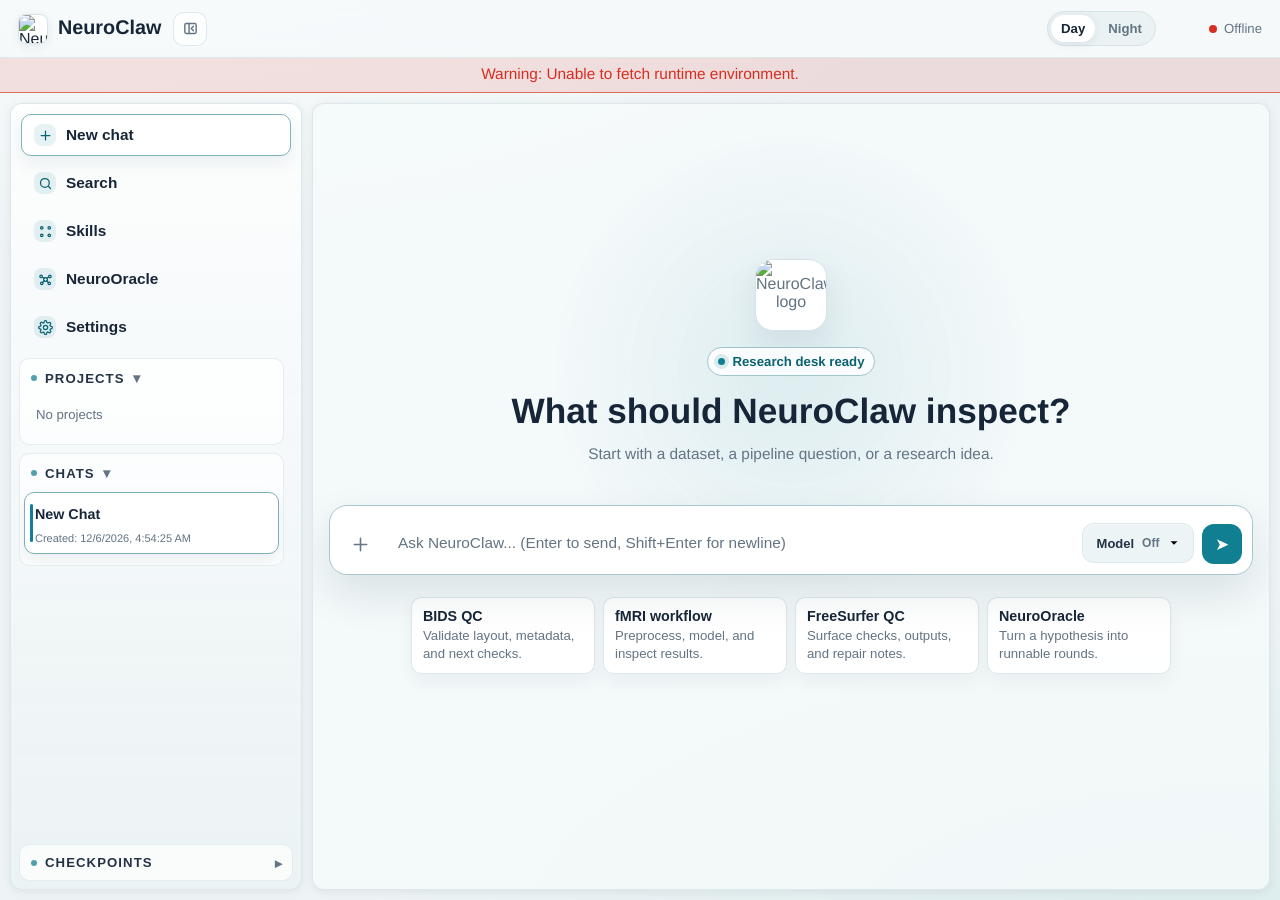
==== commit d785d9d9: "feat(release): NeuroDiscovery v0.2.2" ====
--- a/core/web/static/index.html
+++ b/core/web/static/index.html
@@ -1472,6 +1472,22 @@
       border-radius: 12px;
       background: var(--surface-elev);
     }
+    .embedded-study-page {
+      padding: 0;
+      overflow: hidden;
+      background: var(--surface-elev);
+      display: flex;
+      flex-direction: column;
+    }
+    .embedded-study-page[hidden] { display: none; }
+    .embedded-study-frame {
+      flex: 1 1 auto;
+      min-height: 0;
+      width: 100%;
+      height: 100%;
+      border: 0;
+      background: var(--surface-elev);
+    }
     .search-result-list {
       display: grid;
       gap: 8px;
@@ -1628,6 +1644,65 @@
       grid-template-columns: minmax(0, 1fr) auto;
       gap: 8px;
       align-items: center;
+    }
+    .settings-proxy {
+      display: grid;
+      gap: 10px;
+      min-width: 320px;
+    }
+    .settings-proxy-head {
+      display: flex;
+      align-items: center;
+      justify-content: space-between;
+      gap: 14px;
+    }
+    .settings-proxy-head strong {
+      font-size: 13px;
+      font-weight: 700;
+    }
+    .settings-proxy-endpoint {
+      display: grid;
+      grid-template-columns: auto minmax(112px, 1fr) auto 92px;
+      align-items: center;
+      gap: 7px;
+    }
+    .settings-proxy-scheme,
+    .settings-proxy-separator {
+      color: var(--text-muted);
+      font-family: var(--mono);
+      font-size: 12px;
+    }
+    .settings-proxy-presets {
+      display: flex;
+      flex-wrap: wrap;
+      gap: 6px;
+    }
+    .settings-proxy-preset {
+      border: 1px solid color-mix(in oklab, var(--border), transparent 15%);
+      border-radius: 999px;
+      background: var(--surface);
+      color: var(--text-muted);
+      padding: 5px 9px;
+      font-family: var(--mono);
+      font-size: 11px;
+      cursor: pointer;
+    }
+    .settings-proxy-preset:hover,
+    .settings-proxy-preset.active {
+      border-color: color-mix(in oklab, var(--accent), var(--border) 45%);
+      background: color-mix(in oklab, var(--accent), transparent 92%);
+      color: var(--accent-strong);
+    }
+    .settings-proxy-preview {
+      color: var(--text-muted);
+      font-family: var(--mono);
+      font-size: 11px;
+      line-height: 1.45;
+    }
+    .settings-proxy.disabled .settings-proxy-endpoint,
+    .settings-proxy.disabled .settings-proxy-presets,
+    .settings-proxy.disabled .settings-proxy-preview {
+      opacity: 0.5;
     }
     .settings-detect {
       border: 1px solid color-mix(in oklab, var(--border), transparent 15%);
@@ -2896,6 +2971,14 @@
             <iframe class="neurooracle-frame" id="neurooracle-frame" title="NeuroOracle graph viewer"></iframe>
           </div>
         </div>
+      </section>
+
+      <section class="workspace-page embedded-study-page" id="expert-study-page" hidden>
+        <iframe class="embedded-study-frame" id="expert-study-frame" title="Expert Study"></iframe>
+      </section>
+
+      <section class="workspace-page embedded-study-page" id="study-results-page" hidden>
+        <iframe class="embedded-study-frame" id="study-results-frame" title="Study Results"></iframe>
       </section>
 
       <section class="workspace-page settings-page" id="settings-page" hidden>
@@ -3069,6 +3152,10 @@
   const neurooracleDownloadBtn = document.getElementById('neurooracle-download-btn');
   const neurooracleRefreshBtn = document.getElementById('neurooracle-refresh-btn');
   const neurooracleFrameEl = document.getElementById('neurooracle-frame');
+  const expertStudyPageEl = document.getElementById('expert-study-page');
+  const expertStudyFrameEl = document.getElementById('expert-study-frame');
+  const studyResultsPageEl = document.getElementById('study-results-page');
+  const studyResultsFrameEl = document.getElementById('study-results-frame');
   const avatarPickerOverlayEl = document.getElementById('avatar-picker-overlay');
   const avatarPickerCloseEl = document.getElementById('avatar-picker-close');
   const avatarPickerGridEl = document.getElementById('avatar-picker-grid');
@@ -3211,7 +3298,7 @@
         { key: 'condaEnv', scope: 'desktop', label: 'Conda environment', desc: 'Environment name used to launch NeuroClaw.', type: 'text', whenRuntime: 'conda' },
         { key: 'host', scope: 'desktop', label: 'Backend host', desc: 'Local host address used by the embedded client.', type: 'text' },
         { key: 'port', scope: 'desktop', label: 'Backend port', desc: 'Local backend port. Current ROG setup uses 7080.', type: 'number' },
-        { key: 'proxyUrl', scope: 'desktop', label: 'Download proxy', desc: 'Proxy used by backend downloads, for example http://127.0.0.1:7897.', type: 'text' },
+        { key: 'proxyUrl', scope: 'desktop', label: 'VPN download proxy', desc: 'Route graph and dataset downloads through a local HTTP or mixed proxy port.', type: 'proxy' },
       ],
     },
     {
@@ -3319,6 +3406,9 @@
     neurooracleUpdateStatus: null,
     neurooraclePoller: null,
     neurooracleFrameLoaded: false,
+    neurooracleFrameKey: '',
+    expertStudyFrameKey: '',
+    studyResultsFrameKey: '',
     lastDesktopMenuAction: { action: '', at: 0 },
   };
 
@@ -3415,6 +3505,10 @@
     'Download graph': '下载图谱',
     'Download the latest NeuroOracle graph from HuggingFace now?': '现在从 HuggingFace 下载最新版 NeuroOracle 图谱吗？',
     'Check local graph': '检查本地图谱',
+    'NeuroOracle sections': 'NeuroOracle 功能区',
+    'Graph Explorer': '图谱浏览器',
+    'Expert Study': '专家研究',
+    'Study Results': '研究结果',
     'Checking local graph...': '正在检查本地图谱...',
     'Local graph is ready.': '本地图谱已就绪。',
     'Graph file is missing.': '图谱文件缺失。',
@@ -3542,8 +3636,15 @@
     'Local host address used by the embedded client.': '嵌入式客户端使用的本地主机地址。',
     'Backend port': '后端端口',
     'Local backend port. Current ROG setup uses 7080.': '本地后端端口。当前 ROG 配置使用 7080。',
-    'Download proxy': '下载代理',
-    'Proxy used by backend downloads, for example http://127.0.0.1:7897.': '后端下载使用的代理，例如 http://127.0.0.1:7897。',
+    'VPN download proxy': 'VPN 下载代理',
+    'Route graph and dataset downloads through a local HTTP or mixed proxy port.': '通过本地 HTTP 或混合代理端口下载图谱和数据集。',
+    'Use VPN proxy': '使用 VPN 代理',
+    'Proxy host': '代理主机',
+    'Proxy port': '代理端口',
+    'Common ports': '常用端口',
+    'Downloads use': '下载将使用',
+    'Direct connection': '直接连接',
+    'Proxy protocol mismatch. Use an HTTP or mixed proxy port in Settings > Desktop Runtime, then restart the app.': '代理协议不匹配。请在“设置 > 桌面运行时”中选择 HTTP 或混合代理端口，然后重启应用。',
     'LLM Backend': 'LLM 后端',
     'These values configure the model endpoint used by the local NeuroClaw backend.': '这些值用于配置本地 NeuroClaw 后端调用的模型接口。',
     'LLM provider': 'LLM 提供方',
@@ -3645,7 +3746,7 @@
     'done': '完成',
     'failed': '失败',
     'Skills:': '技能：',
-    'Workspace changes': '工作区变更',
+    'Changes this turn': '本轮文件变更',
     'changed file': '个文件已变更',
     'changed files': '个文件已变更',
     'Uploaded files': '已上传文件',
@@ -3759,6 +3860,11 @@
     setText('#neurooracle-refresh-btn', 'Check local graph');
     const graphFrame = document.getElementById('neurooracle-frame');
     if (graphFrame) graphFrame.title = tr('NeuroOracle graph viewer');
+    if (expertStudyFrameEl) expertStudyFrameEl.title = tr('Expert Study');
+    if (studyResultsFrameEl) studyResultsFrameEl.title = tr('Study Results');
+    if (state.activeView === 'expert-study' || state.activeView === 'study-results') {
+      openStudyWorkspace(state.activeView);
+    }
     setText('#search-page .page-eyebrow', 'Workspace Search');
     setText('#search-page .page-title', 'Search');
     setText('#search-page .page-subtitle', 'Search chats in the active project. Skill search lives in the Skills page.');
@@ -4202,6 +4308,11 @@
   function normalizeSessionState(session) {
     if (!session) return null;
     if (!Array.isArray(session.messages)) session.messages = [];
+    session.messages.forEach(message => {
+      if (Array.isArray(message.workspaceChanges) && message.workspaceChanges.length && message.workspaceChangeScope !== 'turn') {
+        message.workspaceChanges = [];
+      }
+    });
     if (typeof session.draft !== 'string') session.draft = '';
     if (!Array.isArray(session.selectedSkills)) session.selectedSkills = [];
     return session;
@@ -4269,7 +4380,6 @@
       theme: state.theme,
       textScale: state.textScale,
       sidebarCollapsed: state.sidebarCollapsed,
-      autoResearchMode: state.autoResearchMode,
     }));
   }
 
@@ -4322,11 +4432,6 @@
         if (parsed && typeof parsed.sidebarCollapsed === 'boolean') {
           state.sidebarCollapsed = parsed.sidebarCollapsed;
         }
-        if (parsed && AUTO_RESEARCH_MODES.includes(parsed.autoResearchMode)) {
-          state.autoResearchMode = parsed.autoResearchMode;
-        } else if (parsed && ['on', 'high'].includes(parsed.autoResearchMode)) {
-          state.autoResearchMode = AUTO_RESEARCH_MODE_END_TO_END;
-        }
       }
     } catch (_e) {}
 
@@ -4464,9 +4569,80 @@
     return String(option);
   }
 
+  function parseProxySetting(value) {
+    let raw = String(value || '').trim();
+    if (!raw) return { enabled: false, host: '127.0.0.1', port: '7890' };
+    if (/^\d{1,5}$/.test(raw)) raw = `http://127.0.0.1:${raw}`;
+    if (!/^[a-z][a-z0-9+.-]*:\/\//i.test(raw)) raw = `http://${raw}`;
+    try {
+      const parsed = new URL(raw);
+      return {
+        enabled: true,
+        host: parsed.hostname || '127.0.0.1',
+        port: parsed.port || '7890',
+      };
+    } catch (_error) {
+      return { enabled: true, host: '127.0.0.1', port: '7890' };
+    }
+  }
+
+  function proxyControlValue(control) {
+    const enabled = control.querySelector('[data-proxy-toggle]')?.classList.contains('active');
+    if (!enabled) return '';
+    const host = String(control.querySelector('[data-proxy-host]')?.value || '127.0.0.1').trim() || '127.0.0.1';
+    const portValue = Number(control.querySelector('[data-proxy-port]')?.value || 0);
+    const port = Number.isInteger(portValue) && portValue >= 1 && portValue <= 65535 ? portValue : 7890;
+    return `http://${host}:${port}`;
+  }
+
+  function updateProxyControl(control) {
+    if (!control) return;
+    const toggle = control.querySelector('[data-proxy-toggle]');
+    const enabled = Boolean(toggle?.classList.contains('active'));
+    control.classList.toggle('disabled', !enabled);
+    if (toggle) toggle.setAttribute('aria-checked', enabled ? 'true' : 'false');
+    control.querySelectorAll('[data-proxy-host], [data-proxy-port], [data-proxy-port-preset]').forEach(el => {
+      el.disabled = !enabled;
+    });
+    const port = String(control.querySelector('[data-proxy-port]')?.value || '');
+    control.querySelectorAll('[data-proxy-port-preset]').forEach(button => {
+      button.classList.toggle('active', enabled && button.dataset.proxyPortPreset === port);
+    });
+    const preview = control.querySelector('[data-proxy-preview]');
+    if (preview) {
+      preview.textContent = enabled
+        ? `${tr('Downloads use')}: ${proxyControlValue(control)}`
+        : tr('Direct connection');
+    }
+  }
+
   function renderSettingsControl(row) {
     const value = getSettingValue(row);
     const common = `data-setting-scope="${escapeAttr(row.scope)}" data-setting-key="${escapeAttr(row.key)}"`;
+    if (row.type === 'proxy') {
+      const proxy = parseProxySetting(value);
+      const active = proxy.enabled ? ' active' : '';
+      const disabled = proxy.enabled ? '' : ' disabled';
+      const preview = proxy.enabled ? `${tr('Downloads use')}: http://${proxy.host}:${proxy.port}` : tr('Direct connection');
+      return `
+        <div class="settings-proxy${proxy.enabled ? '' : ' disabled'}" ${common} data-proxy-control>
+          <div class="settings-proxy-head">
+            <strong>${escapeHtml(tr('Use VPN proxy'))}</strong>
+            <button class="settings-toggle${active}" type="button" role="switch" aria-checked="${proxy.enabled ? 'true' : 'false'}" data-proxy-toggle></button>
+          </div>
+          <div class="settings-proxy-endpoint">
+            <span class="settings-proxy-scheme">http://</span>
+            <input class="settings-control" type="text" value="${escapeAttr(proxy.host)}" aria-label="${escapeAttr(tr('Proxy host'))}" data-proxy-host${disabled}>
+            <span class="settings-proxy-separator">:</span>
+            <input class="settings-control" type="number" min="1" max="65535" value="${escapeAttr(proxy.port)}" aria-label="${escapeAttr(tr('Proxy port'))}" data-proxy-port${disabled}>
+          </div>
+          <div class="settings-proxy-presets" aria-label="${escapeAttr(tr('Common ports'))}">
+            ${['7890', '7897', '10809'].map(port => `<button class="settings-proxy-preset${proxy.enabled && proxy.port === port ? ' active' : ''}" type="button" data-proxy-port-preset="${port}"${disabled}>${port}</button>`).join('')}
+          </div>
+          <div class="settings-proxy-preview" data-proxy-preview>${escapeHtml(preview)}</div>
+        </div>
+      `;
+    }
     if (row.type === 'textScale') {
       const scale = clampTextScale(value || state.textScale);
       return `
@@ -4608,13 +4784,16 @@
     settingsContentEl.querySelectorAll('[data-setting-key]').forEach(control => {
       const key = control.dataset.settingKey;
       const scope = control.dataset.settingScope;
+      const isProxy = control.matches('[data-proxy-control]');
       const isToggle = control.classList.contains('settings-toggle');
       const isTextScale = control.classList.contains('settings-text-scale');
-      const value = isToggle
-        ? control.classList.contains('active')
-        : isTextScale
-          ? clampTextScale(control.dataset.settingValue || state.textScale)
-          : control.value;
+      const value = isProxy
+        ? proxyControlValue(control)
+        : isToggle
+          ? control.classList.contains('active')
+          : isTextScale
+            ? clampTextScale(control.dataset.settingValue || state.textScale)
+            : control.value;
       if (scope === 'desktop') {
         state.desktopConfig[key] = key === 'port' ? Number(value) || DEFAULT_DESKTOP_CONFIG.port : value;
       } else {
@@ -5069,6 +5248,7 @@
 
   function createSession(title, projectId = null, options = {}) {
     if (options.saveDraft !== false) saveActiveDraft();
+    state.autoResearchMode = AUTO_RESEARCH_MODE_OFF;
     const id = 'sess_' + Date.now() + '_' + Math.random().toString(36).slice(2, 7);
     const s = {
       id,
@@ -5087,6 +5267,7 @@
     saveSessions();
     renderSidebarLists();
     renderActiveSession();
+    syncModelTrigger();
     return s;
   }
 
@@ -5147,6 +5328,7 @@
 
   function startFreshHomeSession(options = {}) {
     if (options.saveDraft !== false) saveActiveDraft();
+    state.autoResearchMode = AUTO_RESEARCH_MODE_OFF;
     state.activeProjectId = null;
     state.selectedSkills = [];
     state.editingMessageId = null;
@@ -5162,6 +5344,7 @@
       saveSessions();
       renderSidebarLists();
       renderActiveSession();
+      syncModelTrigger();
       return reusable;
     }
     return createSession('New Chat', null, { saveDraft: false });
@@ -5691,7 +5874,7 @@
       const resp = await fetch('/api/chat/title', {
         method: 'POST',
         headers: { 'Content-Type': 'application/json' },
-        body: JSON.stringify({ user: userText, assistant: assistantText }),
+        body: JSON.stringify({ user: userText, assistant: assistantText, language: currentUiLanguage() }),
       });
       const data = await resp.json();
       if (!resp.ok || data.type === 'error') return '';
@@ -5839,7 +6022,7 @@
           <summary class="tool-event-summary">
             <span class="tool-event-dot">Δ</span>
             <span class="tool-event-main">
-              <span class="tool-event-title">${escapeHtml(tr('Workspace changes'))}</span>
+              <span class="tool-event-title">${escapeHtml(tr('Changes this turn'))}</span>
               <span class="tool-event-sub">${escapeHtml(String(changes.length))} ${escapeHtml(tr(changes.length === 1 ? 'changed file' : 'changed files'))}</span>
             </span>
             <span class="tool-event-status">diff</span>
@@ -6281,6 +6464,7 @@
           modelUsed,
           toolEvents: Array.isArray(data.tool_events) ? data.tool_events : [],
           workspaceChanges: Array.isArray(data.workspace_changes) ? data.workspace_changes : [],
+          workspaceChangeScope: data.workspace_change_scope === 'turn' ? 'turn' : '',
           time: nowISO(),
         });
 
@@ -6380,6 +6564,7 @@
           modelUsed,
           toolEvents: Array.isArray(data.tool_events) ? data.tool_events : [],
           workspaceChanges: Array.isArray(data.workspace_changes) ? data.workspace_changes : [],
+          workspaceChangeScope: data.workspace_change_scope === 'turn' ? 'turn' : '',
           time: nowISO(),
         });
         session.updatedAt = nowISO();
@@ -6472,7 +6657,7 @@
   }
 
   function setActiveView(view, opts = {}) {
-    const nextView = ['skills', 'search', 'settings', 'neurooracle'].includes(view) ? view : 'chat';
+    const nextView = ['skills', 'search', 'settings', 'neurooracle', 'expert-study', 'study-results'].includes(view) ? view : 'chat';
     if (state.activeView === 'chat' && nextView !== 'chat') {
       cleanupEmptyActiveHomeSession();
     }
@@ -6485,6 +6670,8 @@
     if (inputAreaEl) inputAreaEl.hidden = !isChat;
     if (skillsPageEl) skillsPageEl.hidden = state.activeView !== 'skills';
     if (neurooraclePageEl) neurooraclePageEl.hidden = state.activeView !== 'neurooracle';
+    if (expertStudyPageEl) expertStudyPageEl.hidden = state.activeView !== 'expert-study';
+    if (studyResultsPageEl) studyResultsPageEl.hidden = state.activeView !== 'study-results';
     if (searchPageEl) searchPageEl.hidden = state.activeView !== 'search';
     if (settingsPageEl) settingsPageEl.hidden = state.activeView !== 'settings';
     updatePrimaryNav();
@@ -6500,6 +6687,9 @@
     } else if (state.activeView === 'neurooracle') {
       chatPanelEl.classList.remove('is-empty');
       ensureNeuroOracleReady({ askDownload: opts.askDownload !== false, open: true });
+    } else if (state.activeView === 'expert-study' || state.activeView === 'study-results') {
+      chatPanelEl.classList.remove('is-empty');
+      openStudyWorkspace(state.activeView);
     } else if (state.activeView === 'settings') {
       chatPanelEl.classList.remove('is-empty');
       renderSettings();
@@ -6599,7 +6789,7 @@
     }
 
     if (download.error) {
-      neurooracleStatusEl.innerHTML = `<strong>${escapeHtml(tr('Download failed:'))}</strong> ${escapeHtml(download.error)}`;
+      neurooracleStatusEl.innerHTML = `<strong>${escapeHtml(tr('Download failed:'))}</strong> ${escapeHtml(tr(download.error))}`;
       return;
     }
 
@@ -6707,10 +6897,27 @@
     if (!neurooraclePageEl || !neurooracleFrameEl) return;
     neurooraclePageEl.classList.add('ready');
     renderNeuroOracleUpdateStatus(state.neurooracleUpdateStatus);
-    if (!state.neurooracleFrameLoaded) {
-      neurooracleFrameEl.src = `/explore?v=${Date.now()}`;
+    const language = currentUiLanguage();
+    const frameKey = `explorer:${language}`;
+    if (!state.neurooracleFrameLoaded || state.neurooracleFrameKey !== frameKey) {
+      neurooracleFrameEl.src = `/explore?lang=${language}&v=${Date.now()}`;
       state.neurooracleFrameLoaded = true;
-    }
+      state.neurooracleFrameKey = frameKey;
+    }
+  }
+
+  function openStudyWorkspace(view) {
+    const language = currentUiLanguage();
+    const isResults = view === 'study-results';
+    const frame = isResults ? studyResultsFrameEl : expertStudyFrameEl;
+    if (!frame) return;
+    const keyName = isResults ? 'studyResultsFrameKey' : 'expertStudyFrameKey';
+    const frameKey = `${view}:${language}`;
+    if (state[keyName] === frameKey) return;
+    const route = isResults ? '/study?view=results&embedded=1' : '/study?embedded=1';
+    const separator = route.includes('?') ? '&' : '?';
+    frame.src = `${route}${separator}lang=${language}&v=${Date.now()}`;
+    state[keyName] = frameKey;
   }
 
   function bindEvents() {
@@ -6732,6 +6939,14 @@
 
       if (normalized === 'open-settings') {
         setActiveView('settings');
+        return;
+      }
+      if (normalized === 'open-expert-study') {
+        setActiveView('expert-study');
+        return;
+      }
+      if (normalized === 'open-study-results') {
+        setActiveView('study-results');
         return;
       }
       if (normalized === 'new-chat') {
@@ -6793,6 +7008,11 @@
       });
     }
     if (settingsContentEl) {
+      settingsContentEl.addEventListener('input', (e) => {
+        const proxyControl = e.target.closest('[data-proxy-control]');
+        if (proxyControl) updateProxyControl(proxyControl);
+      });
+
       settingsContentEl.addEventListener('change', (e) => {
         const control = e.target.closest('[data-setting-key]');
         if (!control) return;
@@ -6817,6 +7037,24 @@
       });
 
       settingsContentEl.addEventListener('click', (e) => {
+        const proxyToggle = e.target.closest('[data-proxy-toggle]');
+        if (proxyToggle) {
+          e.preventDefault();
+          proxyToggle.classList.toggle('active');
+          updateProxyControl(proxyToggle.closest('[data-proxy-control]'));
+          return;
+        }
+
+        const proxyPreset = e.target.closest('[data-proxy-port-preset]');
+        if (proxyPreset) {
+          e.preventDefault();
+          const proxyControl = proxyPreset.closest('[data-proxy-control]');
+          const portInput = proxyControl?.querySelector('[data-proxy-port]');
+          if (portInput) portInput.value = proxyPreset.dataset.proxyPortPreset;
+          updateProxyControl(proxyControl);
+          return;
+        }
+
         const textScaleBtn = e.target.closest('[data-text-scale-action]');
         if (textScaleBtn) {
           e.preventDefault();
